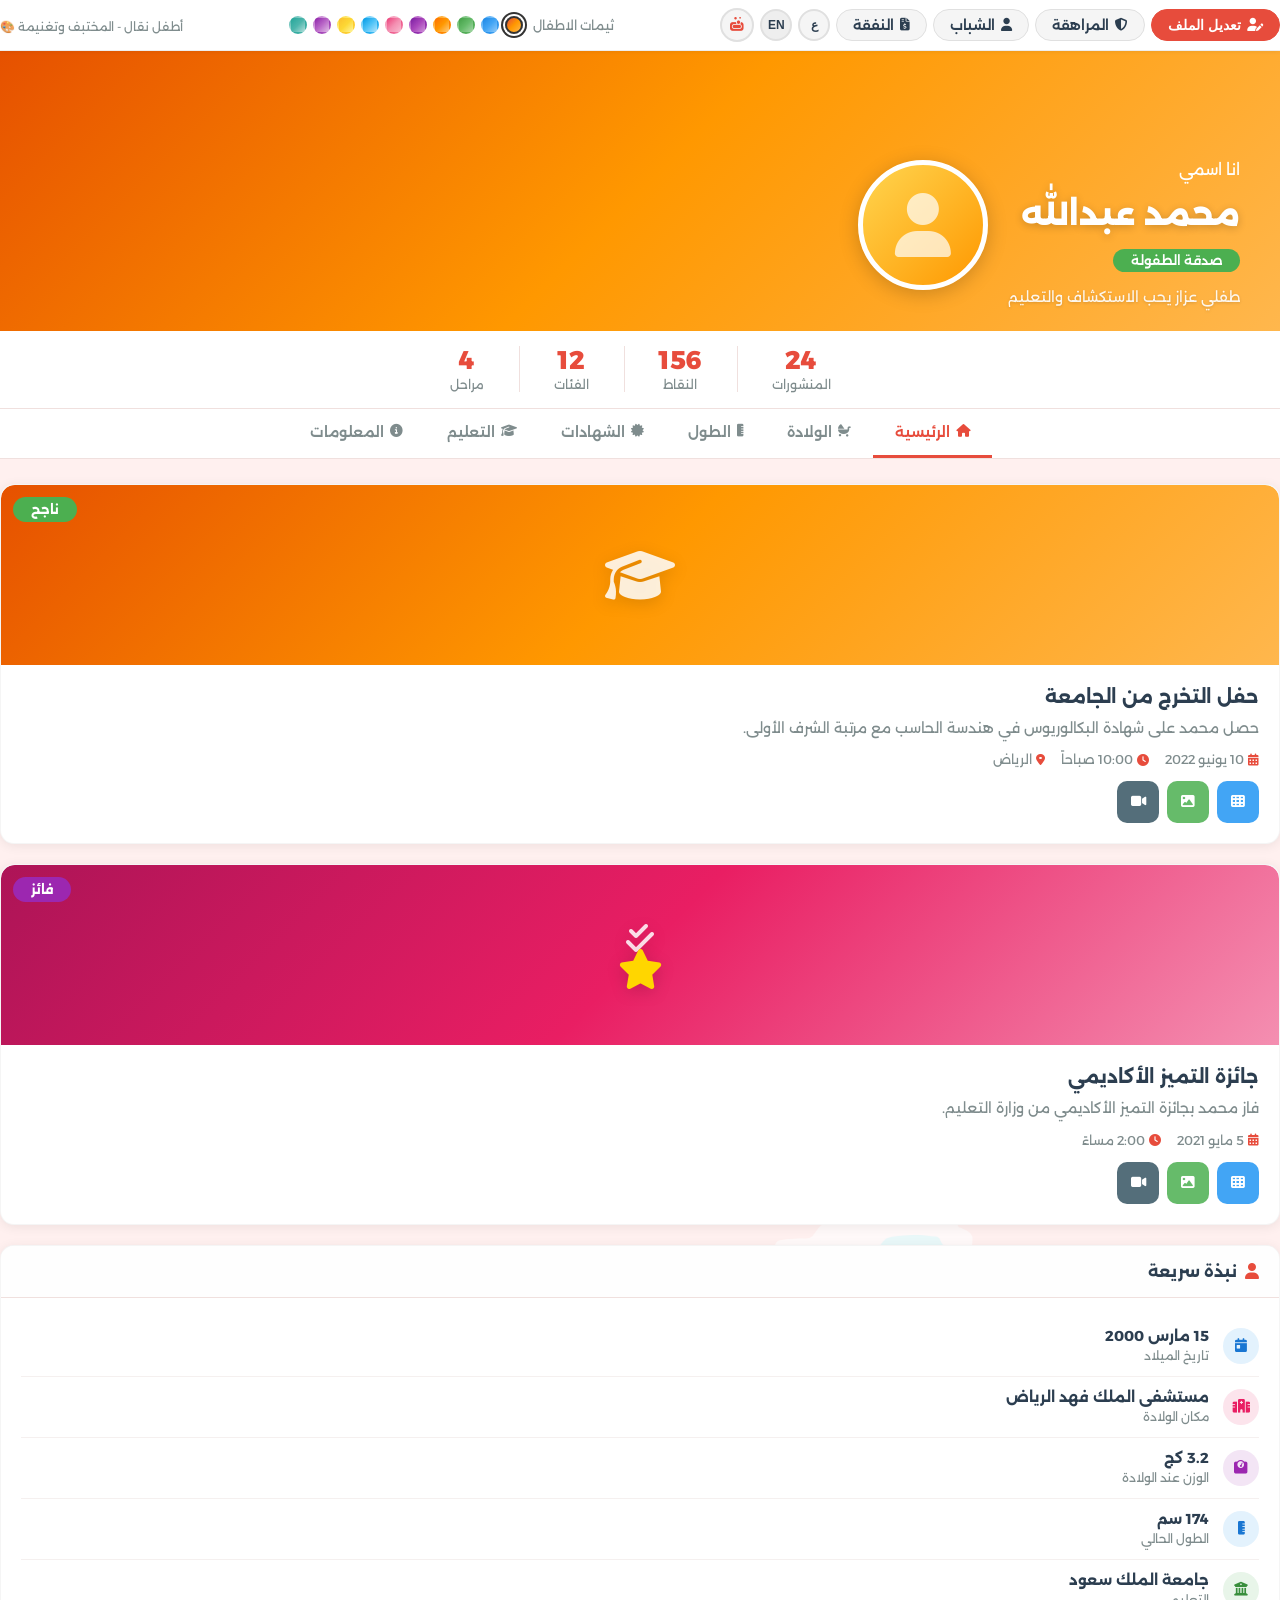
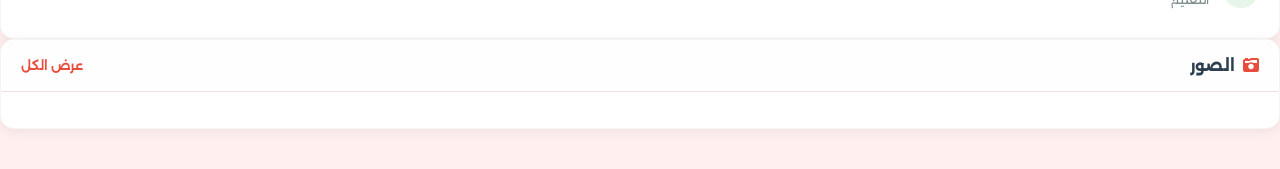
==== index.html @ d48b89ec "landing page finialze first stage" ====
﻿<!DOCTYPE html>
<html lang="ar" dir="rtl">
<head>
    <meta charset="UTF-8">
    <meta name="viewport" content="width=device-width, initial-scale=1.0">
    <title data-translate="pageTitle">صفحة الطفولة</title>
    <!-- Bootstrap 5 RTL -->
    <link href="https://cdn.jsdelivr.net/npm/bootstrap@5.3.2/dist/css/bootstrap.rtl.min.css" rel="stylesheet">
    <!-- Font Awesome 6 -->
    <link rel="stylesheet" href="https://cdnjs.cloudflare.com/ajax/libs/font-awesome/6.5.1/css/all.min.css">
    <!-- Google Fonts - Alexandria & Roboto -->
    <link rel="preconnect" href="https://fonts.googleapis.com">
    <link rel="preconnect" href="https://fonts.gstatic.com" crossorigin>
    <link href="https://fonts.googleapis.com/css2?family=Alexandria:wght@100..900&family=Roboto:wght@300;400;500;700;900&display=swap" rel="stylesheet">
    <!-- Custom CSS -->
    <link rel="stylesheet" href="css/style.css">
</head>
<body>

    <!-- ====== TOP NAVBAR ====== -->
    <nav class="top-navbar">
        <div class="container-fluid px-3">
            <div class="navbar-inner">
                <!-- Right Side: Main nav buttons -->
                <div class="nav-right">
                    <button id="editProfileBtn" class="nav-btn nav-btn-primary active" data-translate="navEditProfile">
                        <i class="fas fa-user-edit"></i> تعديل الملف
                    </button>
                    <a href="#" class="nav-btn" data-translate="navAttendance">
                        <i class="fas fa-shield-alt"></i> المراهقة
                    </a>
                    <a href="#" class="nav-btn" data-translate="navSeller">
                        <i class="fas fa-user"></i> الشباب
                    </a>
                    <a href="#" class="nav-btn" data-translate="navExpenses">
                        <i class="fas fa-file-invoice-dollar"></i> النفقة
                    </a>
                    <button class="lang-btn" id="langBtnAr" onclick="toggleLanguage()">ع</button>
                    <button class="lang-btn lang-btn-en" id="langBtnEn" onclick="toggleLanguage()">EN</button>
                    <button class="bubble-toggle-btn" id="bubbleToggle" onclick="toggleBubbles()" title="Toggle Bubbles">
                        <i class="fas fa-soap" id="bubbleIcon"></i>
                    </button>
                </div>

                <!-- Center: Theme Picker -->
                <div class="nav-center">
                    <span class="color-label" data-translate="colorLabel">ثيمات الاطفال</span>
                    <span class="color-dot active-dot" style="background:linear-gradient(135deg, #e74c3c 0%, #ff9800 50%, #ffb74d 100%);" data-theme="playfulRed" onclick="changeTheme(this)" title="Playful Red"></span>
                    <span class="color-dot" style="background:linear-gradient(135deg, #1e88e5 0%, #42a5f5 50%, #90caf9 100%);" data-theme="oceanBlue" onclick="changeTheme(this)" title="Ocean Blue"></span>
                    <span class="color-dot" style="background:linear-gradient(135deg, #43a047 0%, #66bb6a 50%, #a5d6a7 100%);" data-theme="forestGreen" onclick="changeTheme(this)" title="Forest Green"></span>
                    <span class="color-dot" style="background:linear-gradient(135deg, #ff6f00 0%, #ff9800 50%, #ffcc80 100%);" data-theme="sunsetOrange" onclick="changeTheme(this)" title="Sunset Orange"></span>
                    <span class="color-dot" style="background:linear-gradient(135deg, #7b1fa2 0%, #ab47bc 50%, #ce93d8 100%);" data-theme="purpleDreams" onclick="changeTheme(this)" title="Purple Dreams"></span>
                    <span class="color-dot" style="background:linear-gradient(135deg, #ec407a 0%, #f48fb1 50%, #f8bbd0 100%);" data-theme="candyPink" onclick="changeTheme(this)" title="Candy Pink"></span>
                    <span class="color-dot" style="background:linear-gradient(135deg, #039be5 0%, #4fc3f7 50%, #b3e5fc 100%);" data-theme="skyBlue" onclick="changeTheme(this)" title="Sky Blue"></span>
                    <span class="color-dot" style="background:linear-gradient(135deg, #fbc02d 0%, #fdd835 50%, #fff59d 100%);" data-theme="sunshineYellow" onclick="changeTheme(this)" title="Sunshine Yellow"></span>
                    <span class="color-dot" style="background:linear-gradient(135deg, #8e24aa 0%, #ba68c8 50%, #e1bee7 100%);" data-theme="berryPurple" onclick="changeTheme(this)" title="Berry Purple"></span>
                    <span class="color-dot" style="background:linear-gradient(135deg, #26a69a 0%, #4db6ac 50%, #b2dfdb 100%);" data-theme="mintFresh" onclick="changeTheme(this)" title="Mint Fresh"></span>
                </div>

                <!-- Left Side: Info label -->
                <div class="nav-left">
                    <span class="info-label" data-translate="navInfoLabel">أطفل نقال - المختبف وتغنيمة 🎨</span>
                </div>
            </div>
        </div>
    </nav>

    <!-- ====== COVER / PROFILE HEADER ====== -->
    <section class="profile-cover">
        <!-- Gradient Background -->
        <div class="cover-gradient">
            <!-- Rainbow arc decoration -->
        </div>



        <!-- Profile Info overlay at bottom-right of cover -->
        <div class="cover-profile-info">
            <div class="cover-profile-text">
                <p style="color: white;" >انا اسمي </p>
                <h1 class="cover-name" data-translate="profileName">محمد عبدالله</h1>
                <div class="cover-badges" id="coverBadges">
                    <span class="cover-badge" data-translate="badgeChildhood">صدقة الطفولة</span>
                </div>
                <p class="cover-bio" data-translate="profileBio">طفلي عزاز يحب الاستكشاف والتعليم</p>
            </div>
            <div class="cover-avatar">
                <div class="avatar-circle">
                    <i class="fas fa-user avatar-icon"></i>
                </div>
            </div>
        </div>
    </section>

    <!-- ====== STATS BAR ====== -->
    <section class="stats-bar">
        <div class="container">
            <div class="stats-row">
                <div class="stat-item">
                    <span class="stat-num">24</span>
                    <span class="stat-lbl" data-translate="statPosts">المنشورات</span>
                </div>
                <div class="stat-item">
                    <span class="stat-num">156</span>
                    <span class="stat-lbl" data-translate="statPoints">النقاط</span>
                </div>
                <div class="stat-item">
                    <span class="stat-num">12</span>
                    <span class="stat-lbl" data-translate="statCategories">الفئات</span>
                </div>
                <div class="stat-item">
                    <span class="stat-num">4</span>
                    <span class="stat-lbl" data-translate="statStages">مراحل</span>
                </div>
            </div>
        </div>
    </section>



    <!-- ====== TAB NAVIGATION ====== -->
    <section class="tab-navigation">
        <div class="container">
            <ul class="profile-tabs" id="profileTabs">
                <li><a href="#tab-home" class="tab-link active" data-translate="tabHome"><i class="fas fa-home"></i> الرئيسية<div class="tab-star tab-star-1"><svg xmlns="http://www.w3.org/2000/svg" viewBox="0 0 784.11 815.53"><path class="fil0" d="M392.05 0c-20.9,210.08 -184.06,378.41 -392.05,407.78 207.96,29.37 371.12,197.68 392.05,407.74 20.93,-210.06 184.09,-378.37 392.05,-407.74 -207.98,-29.38 -371.16,-197.69 -392.05,-407.78z"/></svg></div><div class="tab-star tab-star-2"><svg xmlns="http://www.w3.org/2000/svg" viewBox="0 0 784.11 815.53"><path class="fil0" d="M392.05 0c-20.9,210.08 -184.06,378.41 -392.05,407.78 207.96,29.37 371.12,197.68 392.05,407.74 20.93,-210.06 184.09,-378.37 392.05,-407.74 -207.98,-29.38 -371.16,-197.69 -392.05,-407.78z"/></svg></div><div class="tab-star tab-star-3"><svg xmlns="http://www.w3.org/2000/svg" viewBox="0 0 784.11 815.53"><path class="fil0" d="M392.05 0c-20.9,210.08 -184.06,378.41 -392.05,407.78 207.96,29.37 371.12,197.68 392.05,407.74 20.93,-210.06 184.09,-378.37 392.05,-407.74 -207.98,-29.38 -371.16,-197.69 -392.05,-407.78z"/></svg></div><div class="tab-star tab-star-4"><svg xmlns="http://www.w3.org/2000/svg" viewBox="0 0 784.11 815.53"><path class="fil0" d="M392.05 0c-20.9,210.08 -184.06,378.41 -392.05,407.78 207.96,29.37 371.12,197.68 392.05,407.74 20.93,-210.06 184.09,-378.37 392.05,-407.74 -207.98,-29.38 -371.16,-197.69 -392.05,-407.78z"/></svg></div><div class="tab-star tab-star-5"><svg xmlns="http://www.w3.org/2000/svg" viewBox="0 0 784.11 815.53"><path class="fil0" d="M392.05 0c-20.9,210.08 -184.06,378.41 -392.05,407.78 207.96,29.37 371.12,197.68 392.05,407.74 20.93,-210.06 184.09,-378.37 392.05,-407.74 -207.98,-29.38 -371.16,-197.69 -392.05,-407.78z"/></svg></div><div class="tab-star tab-star-6"><svg xmlns="http://www.w3.org/2000/svg" viewBox="0 0 784.11 815.53"><path class="fil0" d="M392.05 0c-20.9,210.08 -184.06,378.41 -392.05,407.78 207.96,29.37 371.12,197.68 392.05,407.74 20.93,-210.06 184.09,-378.37 392.05,-407.74 -207.98,-29.38 -371.16,-197.69 -392.05,-407.78z"/></svg></div></a></li>
                <li><a href="#tab-birth" class="tab-link" data-translate="tabBirth"><i class="fas fa-baby-carriage"></i> الولادة<div class="tab-star tab-star-1"><svg xmlns="http://www.w3.org/2000/svg" viewBox="0 0 784.11 815.53"><path class="fil0" d="M392.05 0c-20.9,210.08 -184.06,378.41 -392.05,407.78 207.96,29.37 371.12,197.68 392.05,407.74 20.93,-210.06 184.09,-378.37 392.05,-407.74 -207.98,-29.38 -371.16,-197.69 -392.05,-407.78z"/></svg></div><div class="tab-star tab-star-2"><svg xmlns="http://www.w3.org/2000/svg" viewBox="0 0 784.11 815.53"><path class="fil0" d="M392.05 0c-20.9,210.08 -184.06,378.41 -392.05,407.78 207.96,29.37 371.12,197.68 392.05,407.74 20.93,-210.06 184.09,-378.37 392.05,-407.74 -207.98,-29.38 -371.16,-197.69 -392.05,-407.78z"/></svg></div><div class="tab-star tab-star-3"><svg xmlns="http://www.w3.org/2000/svg" viewBox="0 0 784.11 815.53"><path class="fil0" d="M392.05 0c-20.9,210.08 -184.06,378.41 -392.05,407.78 207.96,29.37 371.12,197.68 392.05,407.74 20.93,-210.06 184.09,-378.37 392.05,-407.74 -207.98,-29.38 -371.16,-197.69 -392.05,-407.78z"/></svg></div><div class="tab-star tab-star-4"><svg xmlns="http://www.w3.org/2000/svg" viewBox="0 0 784.11 815.53"><path class="fil0" d="M392.05 0c-20.9,210.08 -184.06,378.41 -392.05,407.78 207.96,29.37 371.12,197.68 392.05,407.74 20.93,-210.06 184.09,-378.37 392.05,-407.74 -207.98,-29.38 -371.16,-197.69 -392.05,-407.78z"/></svg></div><div class="tab-star tab-star-5"><svg xmlns="http://www.w3.org/2000/svg" viewBox="0 0 784.11 815.53"><path class="fil0" d="M392.05 0c-20.9,210.08 -184.06,378.41 -392.05,407.78 207.96,29.37 371.12,197.68 392.05,407.74 20.93,-210.06 184.09,-378.37 392.05,-407.74 -207.98,-29.38 -371.16,-197.69 -392.05,-407.78z"/></svg></div><div class="tab-star tab-star-6"><svg xmlns="http://www.w3.org/2000/svg" viewBox="0 0 784.11 815.53"><path class="fil0" d="M392.05 0c-20.9,210.08 -184.06,378.41 -392.05,407.78 207.96,29.37 371.12,197.68 392.05,407.74 20.93,-210.06 184.09,-378.37 392.05,-407.74 -207.98,-29.38 -371.16,-197.69 -392.05,-407.78z"/></svg></div></a></li>
                <li><a href="#tab-height" class="tab-link" data-translate="tabHeight"><i class="fas fa-ruler-vertical"></i> الطول<div class="tab-star tab-star-1"><svg xmlns="http://www.w3.org/2000/svg" viewBox="0 0 784.11 815.53"><path class="fil0" d="M392.05 0c-20.9,210.08 -184.06,378.41 -392.05,407.78 207.96,29.37 371.12,197.68 392.05,407.74 20.93,-210.06 184.09,-378.37 392.05,-407.74 -207.98,-29.38 -371.16,-197.69 -392.05,-407.78z"/></svg></div><div class="tab-star tab-star-2"><svg xmlns="http://www.w3.org/2000/svg" viewBox="0 0 784.11 815.53"><path class="fil0" d="M392.05 0c-20.9,210.08 -184.06,378.41 -392.05,407.78 207.96,29.37 371.12,197.68 392.05,407.74 20.93,-210.06 184.09,-378.37 392.05,-407.74 -207.98,-29.38 -371.16,-197.69 -392.05,-407.78z"/></svg></div><div class="tab-star tab-star-3"><svg xmlns="http://www.w3.org/2000/svg" viewBox="0 0 784.11 815.53"><path class="fil0" d="M392.05 0c-20.9,210.08 -184.06,378.41 -392.05,407.78 207.96,29.37 371.12,197.68 392.05,407.74 20.93,-210.06 184.09,-378.37 392.05,-407.74 -207.98,-29.38 -371.16,-197.69 -392.05,-407.78z"/></svg></div><div class="tab-star tab-star-4"><svg xmlns="http://www.w3.org/2000/svg" viewBox="0 0 784.11 815.53"><path class="fil0" d="M392.05 0c-20.9,210.08 -184.06,378.41 -392.05,407.78 207.96,29.37 371.12,197.68 392.05,407.74 20.93,-210.06 184.09,-378.37 392.05,-407.74 -207.98,-29.38 -371.16,-197.69 -392.05,-407.78z"/></svg></div><div class="tab-star tab-star-5"><svg xmlns="http://www.w3.org/2000/svg" viewBox="0 0 784.11 815.53"><path class="fil0" d="M392.05 0c-20.9,210.08 -184.06,378.41 -392.05,407.78 207.96,29.37 371.12,197.68 392.05,407.74 20.93,-210.06 184.09,-378.37 392.05,-407.74 -207.98,-29.38 -371.16,-197.69 -392.05,-407.78z"/></svg></div><div class="tab-star tab-star-6"><svg xmlns="http://www.w3.org/2000/svg" viewBox="0 0 784.11 815.53"><path class="fil0" d="M392.05 0c-20.9,210.08 -184.06,378.41 -392.05,407.78 207.96,29.37 371.12,197.68 392.05,407.74 20.93,-210.06 184.09,-378.37 392.05,-407.74 -207.98,-29.38 -371.16,-197.69 -392.05,-407.78z"/></svg></div></a></li>
                <li><a href="#tab-certificates" class="tab-link" data-translate="tabCertificates"><i class="fas fa-certificate"></i> الشهادات<div class="tab-star tab-star-1"><svg xmlns="http://www.w3.org/2000/svg" viewBox="0 0 784.11 815.53"><path class="fil0" d="M392.05 0c-20.9,210.08 -184.06,378.41 -392.05,407.78 207.96,29.37 371.12,197.68 392.05,407.74 20.93,-210.06 184.09,-378.37 392.05,-407.74 -207.98,-29.38 -371.16,-197.69 -392.05,-407.78z"/></svg></div><div class="tab-star tab-star-2"><svg xmlns="http://www.w3.org/2000/svg" viewBox="0 0 784.11 815.53"><path class="fil0" d="M392.05 0c-20.9,210.08 -184.06,378.41 -392.05,407.78 207.96,29.37 371.12,197.68 392.05,407.74 20.93,-210.06 184.09,-378.37 392.05,-407.74 -207.98,-29.38 -371.16,-197.69 -392.05,-407.78z"/></svg></div><div class="tab-star tab-star-3"><svg xmlns="http://www.w3.org/2000/svg" viewBox="0 0 784.11 815.53"><path class="fil0" d="M392.05 0c-20.9,210.08 -184.06,378.41 -392.05,407.78 207.96,29.37 371.12,197.68 392.05,407.74 20.93,-210.06 184.09,-378.37 392.05,-407.74 -207.98,-29.38 -371.16,-197.69 -392.05,-407.78z"/></svg></div><div class="tab-star tab-star-4"><svg xmlns="http://www.w3.org/2000/svg" viewBox="0 0 784.11 815.53"><path class="fil0" d="M392.05 0c-20.9,210.08 -184.06,378.41 -392.05,407.78 207.96,29.37 371.12,197.68 392.05,407.74 20.93,-210.06 184.09,-378.37 392.05,-407.74 -207.98,-29.38 -371.16,-197.69 -392.05,-407.78z"/></svg></div><div class="tab-star tab-star-5"><svg xmlns="http://www.w3.org/2000/svg" viewBox="0 0 784.11 815.53"><path class="fil0" d="M392.05 0c-20.9,210.08 -184.06,378.41 -392.05,407.78 207.96,29.37 371.12,197.68 392.05,407.74 20.93,-210.06 184.09,-378.37 392.05,-407.74 -207.98,-29.38 -371.16,-197.69 -392.05,-407.78z"/></svg></div><div class="tab-star tab-star-6"><svg xmlns="http://www.w3.org/2000/svg" viewBox="0 0 784.11 815.53"><path class="fil0" d="M392.05 0c-20.9,210.08 -184.06,378.41 -392.05,407.78 207.96,29.37 371.12,197.68 392.05,407.74 20.93,-210.06 184.09,-378.37 392.05,-407.74 -207.98,-29.38 -371.16,-197.69 -392.05,-407.78z"/></svg></div></a></li>
                <li><a href="#tab-education" class="tab-link" data-translate="tabEducation"><i class="fas fa-graduation-cap"></i> التعليم<div class="tab-star tab-star-1"><svg xmlns="http://www.w3.org/2000/svg" viewBox="0 0 784.11 815.53"><path class="fil0" d="M392.05 0c-20.9,210.08 -184.06,378.41 -392.05,407.78 207.96,29.37 371.12,197.68 392.05,407.74 20.93,-210.06 184.09,-378.37 392.05,-407.74 -207.98,-29.38 -371.16,-197.69 -392.05,-407.78z"/></svg></div><div class="tab-star tab-star-2"><svg xmlns="http://www.w3.org/2000/svg" viewBox="0 0 784.11 815.53"><path class="fil0" d="M392.05 0c-20.9,210.08 -184.06,378.41 -392.05,407.78 207.96,29.37 371.12,197.68 392.05,407.74 20.93,-210.06 184.09,-378.37 392.05,-407.74 -207.98,-29.38 -371.16,-197.69 -392.05,-407.78z"/></svg></div><div class="tab-star tab-star-3"><svg xmlns="http://www.w3.org/2000/svg" viewBox="0 0 784.11 815.53"><path class="fil0" d="M392.05 0c-20.9,210.08 -184.06,378.41 -392.05,407.78 207.96,29.37 371.12,197.68 392.05,407.74 20.93,-210.06 184.09,-378.37 392.05,-407.74 -207.98,-29.38 -371.16,-197.69 -392.05,-407.78z"/></svg></div><div class="tab-star tab-star-4"><svg xmlns="http://www.w3.org/2000/svg" viewBox="0 0 784.11 815.53"><path class="fil0" d="M392.05 0c-20.9,210.08 -184.06,378.41 -392.05,407.78 207.96,29.37 371.12,197.68 392.05,407.74 20.93,-210.06 184.09,-378.37 392.05,-407.74 -207.98,-29.38 -371.16,-197.69 -392.05,-407.78z"/></svg></div><div class="tab-star tab-star-5"><svg xmlns="http://www.w3.org/2000/svg" viewBox="0 0 784.11 815.53"><path class="fil0" d="M392.05 0c-20.9,210.08 -184.06,378.41 -392.05,407.78 207.96,29.37 371.12,197.68 392.05,407.74 20.93,-210.06 184.09,-378.37 392.05,-407.74 -207.98,-29.38 -371.16,-197.69 -392.05,-407.78z"/></svg></div><div class="tab-star tab-star-6"><svg xmlns="http://www.w3.org/2000/svg" viewBox="0 0 784.11 815.53"><path class="fil0" d="M392.05 0c-20.9,210.08 -184.06,378.41 -392.05,407.78 207.96,29.37 371.12,197.68 392.05,407.74 20.93,-210.06 184.09,-378.37 392.05,-407.74 -207.98,-29.38 -371.16,-197.69 -392.05,-407.78z"/></svg></div></a></li>
                <li><a href="#tab-info" class="tab-link" data-translate="tabInfo"><i class="fas fa-info-circle"></i> المعلومات<div class="tab-star tab-star-1"><svg xmlns="http://www.w3.org/2000/svg" viewBox="0 0 784.11 815.53"><path class="fil0" d="M392.05 0c-20.9,210.08 -184.06,378.41 -392.05,407.78 207.96,29.37 371.12,197.68 392.05,407.74 20.93,-210.06 184.09,-378.37 392.05,-407.74 -207.98,-29.38 -371.16,-197.69 -392.05,-407.78z"/></svg></div><div class="tab-star tab-star-2"><svg xmlns="http://www.w3.org/2000/svg" viewBox="0 0 784.11 815.53"><path class="fil0" d="M392.05 0c-20.9,210.08 -184.06,378.41 -392.05,407.78 207.96,29.37 371.12,197.68 392.05,407.74 20.93,-210.06 184.09,-378.37 392.05,-407.74 -207.98,-29.38 -371.16,-197.69 -392.05,-407.78z"/></svg></div><div class="tab-star tab-star-3"><svg xmlns="http://www.w3.org/2000/svg" viewBox="0 0 784.11 815.53"><path class="fil0" d="M392.05 0c-20.9,210.08 -184.06,378.41 -392.05,407.78 207.96,29.37 371.12,197.68 392.05,407.74 20.93,-210.06 184.09,-378.37 392.05,-407.74 -207.98,-29.38 -371.16,-197.69 -392.05,-407.78z"/></svg></div><div class="tab-star tab-star-4"><svg xmlns="http://www.w3.org/2000/svg" viewBox="0 0 784.11 815.53"><path class="fil0" d="M392.05 0c-20.9,210.08 -184.06,378.41 -392.05,407.78 207.96,29.37 371.12,197.68 392.05,407.74 20.93,-210.06 184.09,-378.37 392.05,-407.74 -207.98,-29.38 -371.16,-197.69 -392.05,-407.78z"/></svg></div><div class="tab-star tab-star-5"><svg xmlns="http://www.w3.org/2000/svg" viewBox="0 0 784.11 815.53"><path class="fil0" d="M392.05 0c-20.9,210.08 -184.06,378.41 -392.05,407.78 207.96,29.37 371.12,197.68 392.05,407.74 20.93,-210.06 184.09,-378.37 392.05,-407.74 -207.98,-29.38 -371.16,-197.69 -392.05,-407.78z"/></svg></div><div class="tab-star tab-star-6"><svg xmlns="http://www.w3.org/2000/svg" viewBox="0 0 784.11 815.53"><path class="fil0" d="M392.05 0c-20.9,210.08 -184.06,378.41 -392.05,407.78 207.96,29.37 371.12,197.68 392.05,407.74 20.93,-210.06 184.09,-378.37 392.05,-407.74 -207.98,-29.38 -371.16,-197.69 -392.05,-407.78z"/></svg></div></a></li>
            </ul>
        </div>
    </section>

    <!-- ====== MAIN CONTENT ====== -->
    <section class="main-content">
        <div class="container">
            <div class="row g-4">

                <!-- ===== LEFT COLUMN (Posts) ===== -->
                <div class="col-lg-7">
                    <!-- Tab Panels -->
                    <div class="tab-panels">

                        <!-- Home Tab (active) -->
                        <div class="tab-panel active" id="tab-home">

                            <!-- Post Card 1: Graduation -->
                            <div class="post-card scroll-reveal">
                                <div class="post-gradient" style="background: linear-gradient(135deg, #e65100 0%, #ff9800 50%, #ffb74d 100%);">
                                    <span class="post-badge post-badge-green" data-translate="badgeSuccess">ناجح</span>
                                    <div class="post-icon-area">
                                        <i class="fas fa-graduation-cap post-main-icon"></i>
                                    </div>
                                </div>
                                <div class="post-body">
                                    <h4 class="post-title" data-translate="post1Title">حفل التخرج من الجامعة</h4>
                                    <p class="post-desc" data-translate="post1Desc">حصل محمد على شهادة البكالوريوس في هندسة الحاسب مع مرتبة الشرف الأولى.</p>
                                    <div class="post-meta">
                                        <span><i class="fas fa-calendar-alt"></i> <span data-translate="post1Date">10 يونيو 2022</span></span>
                                        <span><i class="fas fa-clock"></i> <span data-translate="post1Time">10:00 صباحاً</span></span>
                                        <span><i class="fas fa-map-marker-alt"></i> <span data-translate="post1Location">الرياض</span></span>
                                    </div>
                                    <div class="post-media-btns">
                                        <button class="media-btn media-btn-blue"><i class="fas fa-th"></i></button>
                                        <button class="media-btn media-btn-green"><i class="fas fa-image"></i></button>
                                        <button class="media-btn media-btn-dark"><i class="fas fa-video"></i></button>
                                    </div>
                                </div>
                            </div>

                            <!-- Post Card 2: Award -->
                            <div class="post-card scroll-reveal">
                                <div class="post-gradient" style="background: linear-gradient(135deg, #ad1457 0%, #e91e63 50%, #f48fb1 100%);">
                                    <span class="post-badge post-badge-purple" data-translate="badgeWinner">فائز</span>
                                    <div class="post-icon-area">
                                        <i class="fas fa-check-double post-main-icon" style="font-size:2rem;"></i>
                                        <i class="fas fa-star post-main-icon" style="color:#ffd600; font-size:2.5rem; margin-top:-10px;"></i>
                                    </div>
                                </div>
                                <div class="post-body">
                                    <h4 class="post-title" data-translate="post2Title">جائزة التميز الأكاديمي</h4>
                                    <p class="post-desc" data-translate="post2Desc">فاز محمد بجائزة التميز الأكاديمي من وزارة التعليم.</p>
                                    <div class="post-meta">
                                        <span><i class="fas fa-calendar-alt"></i> <span data-translate="post2Date">5 مايو 2021</span></span>
                                        <span><i class="fas fa-clock"></i> <span data-translate="post2Time">2:00 مساءً</span></span>
                                    </div>
                                    <div class="post-media-btns">
                                        <button class="media-btn media-btn-blue"><i class="fas fa-th"></i></button>
                                        <button class="media-btn media-btn-green"><i class="fas fa-image"></i></button>
                                        <button class="media-btn media-btn-dark"><i class="fas fa-video"></i></button>
                                    </div>
                                </div>
                            </div>

                        </div><!-- /tab-home -->

                        <!-- Birth Tab -->
                        <div class="tab-panel" id="tab-birth">
                            <div class="birth-section">
                                <!-- Add Birth Data Button -->
                                <div class="birth-header">
                                    <h3 class="birth-section-title"><i class="fas fa-baby"></i> <span data-translate="birthTitle">بيانات الولادة</span></h3>
                                </div>

                                <!-- Main Birth Thumbnail -->


                                <!-- Footprint Section -->
                                <div class="birth-card birth-footprint-card scroll-reveal">
                                    <div class="birth-card-header">
                                        <i class="fas fa-shoe-prints"></i>
                                        <span data-translate="footprintTitle">بصمة القدم</span>
                                    </div>
                                    <div class="footprint-container" id="footprintContainer">
                                        <img src="https://images.unsplash.com/photo-1560328055-e938bb2ed50a?w=500&h=280&fit=crop" alt="بصمة القدم" style="width:100%;height:220px;object-fit:cover;border-radius:10px;display:block;">
                                    </div>
                                </div>

                                <!-- Birth Info Card -->
                                <div class="birth-card birth-info-card scroll-reveal">
                                    <div class="birth-card-header">
                                        <i class="fas fa-info-circle"></i>
                                        <span data-translate="birthInfoTitle">معلومات الولادة</span>
                                    </div>
                                    <div class="birth-info-grid" id="birthInfoGrid">
                                        <div class="birth-info-item">
                                            <div class="birth-info-icon"><i class="fas fa-baby"></i></div>
                                            <div class="birth-info-detail">
                                                <span class="birth-info-label" data-translate="birthName">اسم المولود</span>
                                                <span class="birth-info-value" id="birthNameVal">محمد عبدالله العمري</span>
                                            </div>
                                        </div>
                                        <div class="birth-info-item">
                                            <div class="birth-info-icon birth-icon-pink"><i class="fas fa-calendar-day"></i></div>
                                            <div class="birth-info-detail">
                                                <span class="birth-info-label" data-translate="birthDateLabel">تاريخ الولادة</span>
                                                <span class="birth-info-value" id="birthDateVal">15 مارس 2019 (عشرون سنة)</span>
                                            </div>
                                        </div>
                                        <div class="birth-info-item">
                                            <div class="birth-info-icon birth-icon-purple"><i class="fas fa-clock"></i></div>
                                            <div class="birth-info-detail">
                                                <span class="birth-info-label" data-translate="birthTimeLabel">وقت الولادة</span>
                                                <span class="birth-info-value" id="birthTimeVal">3:45 صباحاً</span>
                                            </div>
                                        </div>
                                        <div class="birth-info-item">
                                            <div class="birth-info-icon birth-icon-blue"><i class="fas fa-ruler-vertical"></i></div>
                                            <div class="birth-info-detail">
                                                <span class="birth-info-label" data-translate="birthHeightLabel">الطول عند الولادة</span>
                                                <span class="birth-info-value" id="birthHeightVal">50 سم</span>
                                            </div>
                                        </div>
                                        <div class="birth-info-item">
                                            <div class="birth-info-icon birth-icon-green"><i class="fas fa-weight"></i></div>
                                            <div class="birth-info-detail">
                                                <span class="birth-info-label" data-translate="birthWeightLabel">الوزن عند الولادة</span>
                                                <span class="birth-info-value" id="birthWeightVal">3.2 كج</span>
                                            </div>
                                        </div>
                                        <div class="birth-info-item">
                                            <div class="birth-info-icon birth-icon-orange"><i class="fas fa-hospital"></i></div>
                                            <div class="birth-info-detail">
                                                <span class="birth-info-label" data-translate="birthPlaceLabel">مكان الولادة</span>
                                                <span class="birth-info-value" id="birthPlaceVal">مستشفى الملك فهد، الرياض</span>
                                            </div>
                                        </div>
                                        <div class="birth-info-item">
                                            <div class="birth-info-icon birth-icon-pink"><i class="fas fa-tint"></i></div>
                                            <div class="birth-info-detail">
                                                <span class="birth-info-label">فصيلة الدم</span>
                                                <span class="birth-info-value">O+</span>
                                            </div>
                                        </div>
                                        <div class="birth-info-item">
                                            <div class="birth-info-icon birth-icon-blue"><i class="fas fa-male"></i></div>
                                            <div class="birth-info-detail">
                                                <span class="birth-info-label">اسم الأب</span>
                                                <span class="birth-info-value">عبدالله محمد العمري</span>
                                            </div>
                                        </div>
                                        <div class="birth-info-item">
                                            <div class="birth-info-icon birth-icon-purple"><i class="fas fa-female"></i></div>
                                            <div class="birth-info-detail">
                                                <span class="birth-info-label">اسم الأم</span>
                                                <span class="birth-info-value">فاطمة أحمد الزهراني</span>
                                            </div>
                                        </div>
                                        <div class="birth-info-item">
                                            <div class="birth-info-icon birth-icon-green"><i class="fas fa-user-md"></i></div>
                                            <div class="birth-info-detail">
                                                <span class="birth-info-label">الطبيب</span>
                                                <span class="birth-info-value">د. خالد محمد العمر</span>
                                            </div>
                                        </div>
                                    </div>
                                </div>

                                <!-- Birth Photos -->
                                <div class="birth-card birth-photos-card scroll-reveal">
                                    <div class="birth-card-header">
                                        <i class="fas fa-camera"></i>
                                        <span data-translate="birthPhotosTitle">صور الولادة</span>
                                    </div>
                                    <div class="birth-photos-grid" id="birthPhotosGrid" style="display:grid;grid-template-columns:repeat(3,1fr);gap:10px;">
                                        <div style="border-radius:10px;overflow:hidden;height:200px;grid-column:1/-1;"><img src="https://images.unsplash.com/photo-1519689680058-324335c77eba?w=800&h=360&fit=crop" alt="صورة المولود" style="width:100%;height:100%;object-fit:cover;"></div>
                                        <div style="border-radius:10px;overflow:hidden;aspect-ratio:1;"><img src="https://images.unsplash.com/photo-1503676260728-1c00da094a0b?w=300&h=300&fit=crop" alt="" style="width:100%;height:100%;object-fit:cover;"></div>
                                        <div style="border-radius:10px;overflow:hidden;aspect-ratio:1;"><img src="https://images.unsplash.com/photo-1515488764276-beab7607c1e6?w=300&h=300&fit=crop" alt="" style="width:100%;height:100%;object-fit:cover;"></div>
                                        <div style="border-radius:10px;overflow:hidden;aspect-ratio:1;"><img src="https://images.unsplash.com/photo-1503454537195-1dcabb73ffb9?w=300&h=300&fit=crop" alt="" style="width:100%;height:100%;object-fit:cover;"></div>
                                        <div style="border-radius:10px;overflow:hidden;aspect-ratio:1;"><img src="https://images.unsplash.com/photo-1476703993599-0035a21b17a9?w=300&h=300&fit=crop" alt="" style="width:100%;height:100%;object-fit:cover;"></div>
                                        <div style="border-radius:10px;overflow:hidden;aspect-ratio:1;"><img src="https://images.unsplash.com/photo-1555252333-9f8e92e65df9?w=300&h=300&fit=crop" alt="" style="width:100%;height:100%;object-fit:cover;"></div>
                                        <div style="border-radius:10px;overflow:hidden;aspect-ratio:1;"><img src="https://images.unsplash.com/photo-1560781590-9e4d15d12a99?w=300&h=300&fit=crop" alt="" style="width:100%;height:100%;object-fit:cover;"></div>
                                    </div>
                                </div>
                            </div>
                        </div>
                        <!-- Height Tab -->
                        <div class="tab-panel" id="tab-height">
                            <div class="height-section" data-image-group="height">
                                <!-- Header with cartoon ruler -->
                                <div class="height-header">
                                    <div class="height-header-info">
                                        <div class="height-header-icon">
                                            <img src="https://cdn-icons-png.flaticon.com/128/3468/3468377.png" alt="ruler" class="cartoon-icon">
                                        </div>
                                        <div>
                                            <h3 class="height-section-title" data-translate="heightTitle">سجل القياسات</h3>
                                            <p class="height-section-sub" data-translate="heightSubtitle">تتبع نمو طفلك بمرور الوقت</p>
                                        </div>
                                    </div>
                                </div>

                                <!-- Summary Cards Row -->
                                <div class="height-summary scroll-reveal">
                                    <div class="summary-card summary-card-pink">
                                        <img src="https://cdn-icons-png.flaticon.com/128/3468/3468292.png" alt="" class="summary-cartoon">
                                        <div class="summary-info">
                                            <span class="summary-label" data-translate="latestHeight">آخر طول</span>
                                            <span class="summary-value" id="latestHeightVal">110 سم</span>
                                        </div>
                                    </div>
                                    <div class="summary-card summary-card-blue">
                                        <img src="https://cdn-icons-png.flaticon.com/128/3468/3468081.png" alt="" class="summary-cartoon">
                                        <div class="summary-info">
                                            <span class="summary-label" data-translate="latestWidth">آخر وزن</span>
                                            <span class="summary-value" id="latestWeightVal">19 كج</span>
                                        </div>
                                    </div>
                                    <div class="summary-card summary-card-green">
                                        <img src="https://cdn-icons-png.flaticon.com/128/2965/2965567.png" alt="" class="summary-cartoon">
                                        <div class="summary-info">
                                            <span class="summary-label" data-translate="totalMeasurements">عدد القياسات</span>
                                            <span class="summary-value" id="totalMeasurementsVal">3</span>
                                        </div>
                                        
                                    </div>
                                </div>

                                <!-- Timeline of Measurements -->
                                <div class="measurements-timeline" id="measurementsTimeline">

                                    <!-- Measurement 1 -->
                                    <div class="measurement-item scroll-reveal">
                                        <div class="measurement-card">
                                            <div class="measurement-day">
                                                <span class="day-name">الثلاثاء</span>
                                                <span class="day-date"><i class="fas fa-calendar-alt" style="margin-left:4px;font-size:0.7rem"></i> 15 مارس 2020</span>
                                                <span class="day-time"><i class="fas fa-clock" style="margin-left:4px;font-size:0.7rem"></i> 10:30 صباحاً</span>
                                                <div class="measurement-note" style="font-size:0.7rem;color:#888;margin-top:4px">
                                                    <i class="fas fa-edit" style="margin-left:4px;color:#aaa"></i> تم التسجيل: الثلاثاء 15 مارس 2020 – 11:00 صباحاً
                                                </div>
                                            </div>
                                            <div class="measurement-body">
                                                <img src="https://cdn-icons-png.flaticon.com/128/3468/3468292.png" alt="cartoon" class="measurement-cartoon">
                                                <div class="measurement-values">
                                                    <div class="measure-stat">
                                                        <div class="measure-stat-icon icon-height"><i class="fa-solid fa-arrow-up"></i></div>
                                                        <span class="measure-stat-val">86</span>
                                                        <span class="measure-stat-unit">سم</span>
                                                    </div>
                                                    <div class="measure-stat">
                                                        <div class="measure-stat-icon icon-width"><i class="fa-solid fa-dumbbell"></i></div>
                                                        <span class="measure-stat-val">12</span>
                                                        <span class="measure-stat-unit">كج</span>
                                                    </div>
                                                </div>
                                                <div class="measurement-image-wrap" style="cursor:pointer;">
                                                    <img src="https://images.unsplash.com/photo-1503454537195-1dcabb73ffb9?w=400&h=250&fit=crop" alt="measurement" class="measurement-photo" style="width:100%;border-radius:10px;margin-top:10px;transition:transform 0.2s;">
                                                </div>
                                            </div>
                                        </div>
                                    </div>

                                    <!-- Measurement 2 -->
                                    <div class="measurement-item scroll-reveal-left">
                                        <div class="measurement-card">
                                            <div class="measurement-day">
                                                <span class="day-name">الخميس</span>
                                                <span class="day-date"><i class="fas fa-calendar-alt" style="margin-left:4px;font-size:0.7rem"></i> 20 مارس 2022</span>
                                                <span class="day-time"><i class="fas fa-clock" style="margin-left:4px;font-size:0.7rem"></i> 9:00 صباحاً</span>
                                                <div class="measurement-note" style="font-size:0.7rem;color:#888;margin-top:4px">
                                                    <i class="fas fa-edit" style="margin-left:4px;color:#aaa"></i> تم التسجيل: الخميس 20 مارس 2022 – 9:15 صباحاً
                                                </div>
                                            </div>
                                            <div class="measurement-body">
                                                <img src="https://cdn-icons-png.flaticon.com/128/3468/3468081.png" alt="cartoon" class="measurement-cartoon">
                                                <div class="measurement-values">
                                                    <div class="measure-stat">
                                                        <div class="measure-stat-icon icon-height"><i class="fas fa-ruler-vertical"></i></div>
                                                        <span class="measure-stat-val">98</span>
                                                        <span class="measure-stat-unit">سم</span>
                                                    </div>
                                                    <div class="measure-stat">
                                                        <div class="measure-stat-icon icon-width"><i class="fas fa-weight"></i></div>
                                                        <span class="measure-stat-val">15.5</span>
                                                        <span class="measure-stat-unit">كج</span>
                                                    </div>
                                                </div>
                                                <div class="measurement-image-wrap" style="cursor:pointer;">
                                                    <img src="https://images.unsplash.com/photo-1515488764276-beab7607c1e6?w=400&h=250&fit=crop" alt="measurement" class="measurement-photo" style="width:100%;border-radius:10px;margin-top:10px;transition:transform 0.2s;">
                                                </div>
                                            </div>
                                        </div>
                                    </div>

                                    <!-- Measurement 3 -->
                                    <div class="measurement-item scroll-reveal-right">
                                        <div class="measurement-card">
                                            <div class="measurement-day">
                                                <span class="day-name">الجمعة</span>
                                                <span class="day-date"><i class="fas fa-calendar-alt" style="margin-left:4px;font-size:0.7rem"></i> 5 مارس 2026</span>
                                                <span class="day-time"><i class="fas fa-clock" style="margin-left:4px;font-size:0.7rem"></i> 4:00 مساءً</span>
                                                <div class="measurement-note" style="font-size:0.7rem;color:#888;margin-top:4px">
                                                    <i class="fas fa-edit" style="margin-left:4px;color:#aaa"></i> تم التسجيل: الجمعة 5 مارس 2026 – 4:20 مساءً
                                                </div>
                                            </div>
                                            <div class="measurement-body">
                                                <img src="https://cdn-icons-png.flaticon.com/128/3468/3468377.png" alt="cartoon" class="measurement-cartoon">
                                                <div class="measurement-values">
                                                    <div class="measure-stat">
                                                        <div class="measure-stat-icon icon-height"><i class="fas fa-ruler-vertical"></i></div>
                                                        <span class="measure-stat-val">110</span>
                                                        <span class="measure-stat-unit">سم</span>
                                                    </div>
                                                    <div class="measure-stat">
                                                        <div class="measure-stat-icon icon-width"><i class="fas fa-weight"></i></div>
                                                        <span class="measure-stat-val">19</span>
                                                        <span class="measure-stat-unit">كج</span>
                                                    </div>
                                                </div>
                                                <div class="measurement-image-wrap" style="cursor:pointer;">
                                                    <img src="https://images.unsplash.com/photo-1476703993599-0035a21b17a9?w=400&h=250&fit=crop" alt="measurement" class="measurement-photo" style="width:100%;border-radius:10px;margin-top:10px;transition:transform 0.2s;">
                                                </div>
                                            </div>
                                        </div>
                                    </div>

                                </div>
                            </div>
                        </div>
                        <!-- Certificates Tab -->
                        <div class="tab-panel" id="tab-certificates">
                            <div class="certificates-section">
                                <!-- Header -->
                                <div class="certs-header">
                                    <div class="certs-header-info">
                                        <div class="certs-header-icon">
                                            <img src="https://cdn-icons-png.flaticon.com/128/3468/3468294.png" alt="certificate" class="cartoon-icon">
                                        </div>
                                        <div>
                                            <h3 class="certs-section-title" data-translate="certsTitle">الشهادات والإنجازات</h3>
                                            <p  class="mt-3 certs-section-sub" data-translate="certsSubtitle">وثّق إنجازات وشهادات طفلك</p>
                                        </div>
                                    </div>
                                </div>

                                <!-- Certificates Grid -->
                                <div class="certificates-grid" id="certificatesGrid">

                                    <!-- Certificate 2: تخرج -->
                                    <div class="cert-card-wrap scroll-reveal"
                                         data-cert-title="شهادة التخرج من الروضة"
                                         data-cert-place="روضة الأزهار - الرياض"
                                         data-cert-details="تخرج محمد من مرحلة رياض الأطفال بتفوق وامتياز. أقيم حفل تخرج مميز تضمن عروضاً مسرحية وأناشيد جميلة بحضور جميع أولياء الأمور. لحظات فخر لا تُنسى."
                                         data-cert-day="الخميس"
                                         data-cert-date="20 يونيو 2024"
                                         data-cert-time="6:00 مساءً"
                                         data-cert-badge="تخرج"
                                         data-cert-photos='["https://images.unsplash.com/photo-1627556704290-2b1f5853ff78?w=800&h=500&fit=crop","https://images.unsplash.com/photo-1544776193-352d25ca82cd?w=800&h=500&fit=crop","https://images.unsplash.com/photo-1577896851231-70ef18881754?w=800&h=500&fit=crop"]'
                                         data-cert-video="https://www.w3schools.com/html/mov_bbb.mp4">
                                        <div class="cert-card">
                                            <div class="cert-thumbnail">
                                                <img src="https://images.unsplash.com/photo-1627556704290-2b1f5853ff78?w=600&h=300&fit=crop" alt="شهادة التخرج" class="cert-main-img">
                                                <span class="cert-badge cert-badge-grad"><i class="fas fa-graduation-cap"></i> تخرج</span>
                                            </div>
                                            <div class="cert-card-body">
                                                <h4 class="cert-title"><i class="fas fa-graduation-cap" style="color:#7c4dff;margin-left:6px"></i> شهادة التخرج من الروضة</h4>
                                                <p class="cert-place"><i class="fas fa-map-marker-alt"></i> روضة الأزهار - الرياض</p>
                                                <div class="cert-date-info">
                                                    <span class="cert-day-name">الخميس</span>
                                                    <span class="cert-date"><i class="fas fa-calendar-alt"></i> 20 يونيو 2024</span>
                                                    <span class="cert-time"><i class="fas fa-clock"></i> 6:00 مساءً</span>
                                                </div>
                                                <div class="post-media-btns">
                                                    <button class="media-btn media-btn-blue cert-btn-details" title="التفاصيل"><i class="fas fa-th"></i></button>
                                                    <button class="media-btn media-btn-green cert-btn-photos" title="الصور"><i class="fas fa-image"></i></button>
                                                    <button class="media-btn media-btn-dark cert-btn-video" title="فيديو"><i class="fas fa-video"></i></button>
                                                </div>
                                            </div>
                                        </div>
                                    </div>

                                    <!-- Certificate 3: تكريم -->
                                    <div class="cert-card-wrap scroll-reveal"
                                         data-cert-title="شهادة حفظ القرآن"
                                         data-cert-place="حلقات مسجد الراجحي - الرياض"
                                         data-cert-details="أتمّ محمد حفظ 10 أجزاء من القرآن الكريم بتقدير ممتاز. تم تكريمه من إمام المسجد بحضور والديه. إنجاز عظيم يستحق التوثيق والاحتفاء."
                                         data-cert-day="الجمعة"
                                         data-cert-date="5 رمضان 1446"
                                         data-cert-time="بعد صلاة الجمعة"
                                         data-cert-badge="تكريم"
                                         data-cert-photos='["https://images.unsplash.com/photo-1609599006353-e629aaabfeae?w=800&h=500&fit=crop","https://images.unsplash.com/photo-1585036156171-384164a8c6c4?w=800&h=500&fit=crop"]'
                                         data-cert-video="">
                                        <div class="cert-card">
                                            <div class="cert-thumbnail">
                                                <img src="https://images.unsplash.com/photo-1609599006353-e629aaabfeae?w=800&h=500&fit=crop" alt="شهادة حفظ القرآن" class="cert-main-img">
                                                <span class="cert-badge cert-badge-honor"><i class="fas fa-medal"></i> تكريم</span>
                                            </div>
                                            <div class="cert-card-body">
                                                <h4 class="cert-title"><i class="fas fa-quran" style="color:#00897b;margin-left:6px"></i> شهادة حفظ القرآن</h4>
                                                <p class="cert-place"><i class="fas fa-map-marker-alt"></i> حلقات مسجد الراجحي - الرياض</p>
                                                <div class="cert-date-info">
                                                    <span class="cert-day-name">الجمعة</span>
                                                    <span class="cert-date"><i class="fas fa-calendar-alt"></i> 5 رمضان 1446</span>
                                                    <span class="cert-time"><i class="fas fa-clock"></i> بعد صلاة الجمعة</span>
                                                </div>
                                                <div class="post-media-btns">
                                                    <button class="media-btn media-btn-blue cert-btn-details" title="التفاصيل"><i class="fas fa-th"></i></button>
                                                    <button class="media-btn media-btn-green cert-btn-photos" title="الصور"><i class="fas fa-image"></i></button>
                                                </div>
                                            </div>
                                        </div>
                                    </div>

                                </div>
                            </div>
                        </div>
                        <!-- Education Tab -->
                        <div class="tab-panel" id="tab-education">
                            <div class="education-section">
                                <!-- Header -->
                                <div class="edu-header">
                                    <div class="edu-header-info">
                                        <div class="edu-header-icon">
                                            <img src="https://cdn-icons-png.flaticon.com/128/3468/3468254.png" alt="education" class="cartoon-icon">
                                        </div>
                                        <div>
                                            <h3 class="edu-section-title">المراحل التعليمية</h3>
                                            <p class="edu-section-sub mt-1">بطاقة كل سنة دراسية</p>
                                        </div>
                                    </div>
                                </div>

                                <!-- Stage Tabs -->
                                <div class="edu-stage-tabs">
                                    <button class="edu-stage-tab active" data-stage="early"><i class="fas fa-baby"></i> الطفولة المبكرة</button>
                                    <button class="edu-stage-tab" data-stage="primary"><i class="fas fa-school"></i> الابتدائية</button>
                                </div>

                                <!-- ===== Stage: الطفولة المبكرة ===== -->
                                <div class="edu-stage-panel active" id="eduStageEarly">
                                    <!-- Stage Header Card -->
                                    <div class="edu-stage-header-card">
                                        <img src="https://cdn-icons-png.flaticon.com/128/2913/2913133.png" alt="" class="edu-stage-icon">
                                        <div>
                                            <h4 class="edu-stage-name">الطفولة المبكرة</h4>
                                            <p class="edu-stage-school">الروضة الدولية بالرياض</p>
                                            <span class="edu-stage-years"><i class="fas fa-calendar"></i> 2023 - 2025</span>
                                        </div>
                                    </div>

                                    <!-- Year 1: روضة - السنة الأولى -->
                                    <div class="edu-year-card scroll-reveal"
                                         data-edu-title="روضة - السنة الأولى"
                                         data-edu-school="الروضة الدولية بالرياض"
                                         data-edu-date="2023 - 2024"
                                         data-edu-grade="ممتاز"
                                         data-edu-age="4 سنوات"
                                         data-edu-height="103 سم"
                                         data-edu-weight="17.8 كج"
                                         data-edu-photos='["https://images.unsplash.com/photo-1503676260728-1c00da094a0b?w=800&h=500&fit=crop","https://images.unsplash.com/photo-1544776193-352d25ca82cd?w=800&h=500&fit=crop","https://images.unsplash.com/photo-1577896851231-70ef18881754?w=800&h=500&fit=crop"]'
                                         data-edu-video="">
                                        <div class="edu-year-header" onclick="this.closest('.edu-year-card').classList.toggle('expanded')">
                                            <div class="edu-year-right">
                                                <span class="edu-timeline-dot"></span>
                                                <div>
                                                    <h5 class="edu-year-title">روضة – السنة الأولى</h5>
                                                    <span class="edu-year-meta"><i class="fas fa-child"></i> 4 سنوات &nbsp; <i class="fas fa-calendar"></i> 2023 - 2024</span>
                                                </div>
                                            </div>
                                            <div class="edu-year-left">
                                                <span class="edu-grade-badge grade-excellent">ممتاز<small>التقدير</small></span>
                                                <i class="fas fa-chevron-down edu-expand-icon"></i>
                                            </div>
                                        </div>
                                        <div class="edu-year-body">
                                            <div class="edu-year-stats">
                                                <span class="edu-stat"><i class="fas fa-ruler-vertical"></i> الطول: <strong>103 سم</strong></span>
                                                <span class="edu-stat"><i class="fas fa-weight"></i> الوزن: <strong>17.8 كج</strong></span>
                                            </div>
                                            <!-- Events inside this year -->
                                            <div class="edu-year-events">
                                                <div class="edu-event-item" data-event-type="تكريم"
                                                     data-event-title="طفل الشهر"
                                                     data-event-details="اختاره المعلمون لأسلوبه الرائع في التعامل مع زملائه وحرصه على المشاركة في الأنشطة الصفية."
                                                     data-event-date="28/12/2023"
                                                     data-event-photos='["https://images.unsplash.com/photo-1503676260728-1c00da094a0b?w=800&h=500&fit=crop","https://images.unsplash.com/photo-1571019613454-1cb2f99b2d8b?w=800&h=500&fit=crop"]'>
                                                    <span class="edu-event-dot" style="background:#ff9800;"></span>
                                                    <div class="edu-event-content">
                                                        <div class="edu-event-top">
                                                            <strong>طفل الشهر</strong>
                                                            <span class="edu-event-badge-mini" style="background:#fff3e0;color:#e65100;">تكريم</span>
                                                        </div>
                                                        <p>اختاره المعلمون لأسلوبه الرائع</p>
                                                        <span class="edu-event-date-small"><i class="fas fa-calendar-alt"></i> 28/12/2023</span>
                                                    </div>
                                                    <div class="post-media-btns">
                                                        <button class="media-btn media-btn-blue edu-btn-details" title="التفاصيل"><i class="fas fa-th"></i></button>
                                                        <button class="media-btn media-btn-green edu-btn-photos" title="الصور"><i class="fas fa-image"></i></button>
                                                    </div>
                                                </div>

                                                <div class="edu-event-item" data-event-type="حفلة"
                                                     data-event-title="حفل عيد الميلاد الرابع"
                                                     data-event-details="احتفل أصدقاؤه بعيد ميلاده في الروضة. فرحة كبيرة وهدايا جميلة من الأصدقاء والمعلمات."
                                                     data-event-date="15/03/2024"
                                                     data-event-photos='["https://images.unsplash.com/photo-1530023367847-a683933f4172?w=800&h=500&fit=crop","https://images.unsplash.com/photo-1464349095431-e9a21285b5f3?w=800&h=500&fit=crop"]'>
                                                    <span class="edu-event-dot" style="background:#7c4dff;"></span>
                                                    <div class="edu-event-content">
                                                        <div class="edu-event-top">
                                                            <strong>حفل عيد الميلاد الرابع</strong>
                                                            <span class="edu-event-badge-mini" style="background:#ede7f6;color:#4a148c;">حفلة</span>
                                                        </div>
                                                        <p>احتفل أصدقاؤه بعيد ميلاده</p>
                                                        <span class="edu-event-date-small"><i class="fas fa-calendar-alt"></i> 15/03/2024</span>
                                                    </div>
                                                    <div class="post-media-btns">
                                                        <button class="media-btn media-btn-blue edu-btn-details" title="التفاصيل"><i class="fas fa-th"></i></button>
                                                        <button class="media-btn media-btn-green edu-btn-photos" title="الصور"><i class="fas fa-image"></i></button>
                                                    </div>
                                                </div>
                                            </div>
                                        </div>
                                    </div>

                                    <!-- Year 2: روضة - السنة الثانية -->
                                    <div class="edu-year-card scroll-reveal"
                                         data-edu-title="روضة - السنة الثانية"
                                         data-edu-school="الروضة الدولية بالرياض"
                                         data-edu-date="2024 - 2025"
                                         data-edu-grade="ممتاز"
                                         data-edu-age="5 سنوات"
                                         data-edu-height="110 سم"
                                         data-edu-weight="19.5 كج"
                                         data-edu-photos='["https://images.unsplash.com/photo-1544776193-352d25ca82cd?w=800&h=500&fit=crop","https://images.unsplash.com/photo-1577896851231-70ef18881754?w=800&h=500&fit=crop"]'
                                         data-edu-video="">
                                        <div class="edu-year-header" onclick="this.closest('.edu-year-card').classList.toggle('expanded')">
                                            <div class="edu-year-right">
                                                <span class="edu-timeline-dot"></span>
                                                <div>
                                                    <h5 class="edu-year-title">روضة – السنة الثانية</h5>
                                                    <span class="edu-year-meta"><i class="fas fa-child"></i> 5 سنوات &nbsp; <i class="fas fa-calendar"></i> 2024 - 2025</span>
                                                </div>
                                            </div>
                                            <div class="edu-year-left">
                                                <span class="edu-grade-badge grade-excellent">ممتاز<small>التقدير</small></span>
                                                <i class="fas fa-chevron-down edu-expand-icon"></i>
                                            </div>
                                        </div>
                                        <div class="edu-year-body">
                                            <div class="edu-year-stats">
                                                <span class="edu-stat"><i class="fas fa-ruler-vertical"></i> الطول: <strong>110 سم</strong></span>
                                                <span class="edu-stat"><i class="fas fa-weight"></i> الوزن: <strong>19.5 كج</strong></span>
                                            </div>
                                            <div class="edu-year-events">
                                                <div class="edu-event-item" data-event-type="تخرج"
                                                     data-event-title="حفل تخرج الروضة"
                                                     data-event-details="تخرج محمد من مرحلة رياض الأطفال بتفوق وامتياز. أقيم حفل تخرج مميز تضمن عروضاً مسرحية وأناشيد جميلة بحضور أولياء الأمور."
                                                     data-event-date="20/06/2025"
                                                     data-event-photos='["https://images.unsplash.com/photo-1627556704290-2b1f5853ff78?w=800&h=500&fit=crop","https://images.unsplash.com/photo-1544776193-352d25ca82cd?w=800&h=500&fit=crop"]'
                                                     data-event-video="https://www.w3schools.com/html/mov_bbb.mp4">
                                                    <span class="edu-event-dot" style="background:#4caf50;"></span>
                                                    <div class="edu-event-content">
                                                        <div class="edu-event-top">
                                                            <strong>حفل تخرج الروضة</strong>
                                                            <span class="edu-event-badge-mini" style="background:#e8f5e9;color:#1b5e20;">تخرج</span>
                                                        </div>
                                                        <p>تخرج بتفوق وامتياز من الروضة</p>
                                                        <span class="edu-event-date-small"><i class="fas fa-calendar-alt"></i> 20/06/2025</span>
                                                    </div>
                                                    <div class="post-media-btns">
                                                        <button class="media-btn media-btn-blue edu-btn-details" title="التفاصيل"><i class="fas fa-th"></i></button>
                                                        <button class="media-btn media-btn-green edu-btn-photos" title="الصور"><i class="fas fa-image"></i></button>
                                                        <button class="media-btn media-btn-dark edu-btn-video" title="فيديو"><i class="fas fa-video"></i></button>
                                                    </div>
                                                </div>
                                            </div>
                                        </div>
                                    </div>
                                </div>

                                <!-- ===== Stage: الابتدائية ===== -->
                                <div class="edu-stage-panel" id="eduStagePrimary">
                                    <div class="edu-stage-header-card">
                                        <img src="https://cdn-icons-png.flaticon.com/128/2602/2602414.png" alt="" class="edu-stage-icon">
                                        <div>
                                            <h4 class="edu-stage-name">الابتدائية</h4>
                                            <p class="edu-stage-school">مدرسة النخبة الأهلية - الرياض</p>
                                            <span class="edu-stage-years"><i class="fas fa-calendar"></i> 2025 - 2031</span>
                                        </div>
                                    </div>

                                    <!-- أولى ابتدائي -->
                                    <div class="edu-year-card scroll-reveal"
                                         data-edu-title="أولى ابتدائي"
                                         data-edu-school="مدرسة النخبة الأهلية - الرياض"
                                         data-edu-date="2025 - 2026"
                                         data-edu-grade="ممتاز"
                                         data-edu-age="6 سنوات"
                                         data-edu-height="115 سم"
                                         data-edu-weight="21 كج"
                                         data-edu-photos='["https://images.unsplash.com/photo-1580582932707-520aed937b7b?w=800&h=500&fit=crop","https://images.unsplash.com/photo-1497633762265-9d179a990aa6?w=800&h=500&fit=crop"]'
                                         data-edu-video="">
                                        <div class="edu-year-header" onclick="this.closest('.edu-year-card').classList.toggle('expanded')">
                                            <div class="edu-year-right">
                                                <span class="edu-timeline-dot"></span>
                                                <div>
                                                    <h5 class="edu-year-title">أولى ابتدائي</h5>
                                                    <span class="edu-year-meta"><i class="fas fa-child"></i> 6 سنوات &nbsp; <i class="fas fa-calendar"></i> 2025 - 2026</span>
                                                </div>
                                            </div>
                                            <div class="edu-year-left">
                                                <span class="edu-grade-badge grade-excellent">ممتاز<small>التقدير</small></span>
                                                <i class="fas fa-chevron-down edu-expand-icon"></i>
                                            </div>
                                        </div>
                                        <div class="edu-year-body">
                                            <div class="edu-year-stats">
                                                <span class="edu-stat"><i class="fas fa-ruler-vertical"></i> الطول: <strong>115 سم</strong></span>
                                                <span class="edu-stat"><i class="fas fa-weight"></i> الوزن: <strong>21 كج</strong></span>
                                            </div>
                                            <div class="edu-year-events">
                                                <div class="edu-event-item" data-event-type="تكريم"
                                                     data-event-title="الطالب المثالي - الفصل الأول"
                                                     data-event-details="تم تكريم محمد كأفضل طالب في الصف الأول الابتدائي للفصل الدراسي الأول. حصل على شهادة تقدير ودرع التميز."
                                                     data-event-date="15/01/2026"
                                                     data-event-photos='["https://images.unsplash.com/photo-1580582932707-520aed937b7b?w=800&h=500&fit=crop","https://images.unsplash.com/photo-1588072432836-e10032774350?w=800&h=500&fit=crop"]'>
                                                    <span class="edu-event-dot" style="background:#ff9800;"></span>
                                                    <div class="edu-event-content">
                                                        <div class="edu-event-top">
                                                            <strong>الطالب المثالي - الفصل الأول</strong>
                                                            <span class="edu-event-badge-mini" style="background:#fff3e0;color:#e65100;">تكريم</span>
                                                        </div>
                                                        <p>تكريم كأفضل طالب في الصف</p>
                                                        <span class="edu-event-date-small"><i class="fas fa-calendar-alt"></i> 15/01/2026</span>
                                                    </div>
                                                    <div class="post-media-btns">
                                                        <button class="media-btn media-btn-blue edu-btn-details" title="التفاصيل"><i class="fas fa-th"></i></button>
                                                        <button class="media-btn media-btn-green edu-btn-photos" title="الصور"><i class="fas fa-image"></i></button>
                                                    </div>
                                                </div>
                                            </div>
                                        </div>
                                    </div>

                                    <!-- ثاني ابتدائي (placeholder) -->
                                    <div class="edu-year-card scroll-reveal"
                                         data-edu-title="ثاني ابتدائي"
                                         data-edu-school="مدرسة النخبة الأهلية - الرياض"
                                         data-edu-date="2026 - 2027"
                                         data-edu-grade=""
                                         data-edu-age="7 سنوات"
                                         data-edu-height=""
                                         data-edu-weight=""
                                         data-edu-photos='[]'
                                         data-edu-video="">
                                        <div class="edu-year-header" onclick="this.closest('.edu-year-card').classList.toggle('expanded')">
                                            <div class="edu-year-right">
                                                <span class="edu-timeline-dot dot-upcoming"></span>
                                                <div>
                                                    <h5 class="edu-year-title">ثاني ابتدائي</h5>
                                                    <span class="edu-year-meta"><i class="fas fa-child"></i> 7 سنوات &nbsp; <i class="fas fa-calendar"></i> 2026 - 2027</span>
                                                </div>
                                            </div>
                                            <div class="edu-year-left">
                                                <i class="fas fa-chevron-down edu-expand-icon"></i>
                                            </div>
                                        </div>
                                        <div class="edu-year-body">
                                            <p style="text-align:center;color:var(--text-muted);padding:20px 0;"><i class="fas fa-hourglass-half" style="margin-left:6px;"></i> لم تبدأ بعد</p>
                                        </div>
                                    </div>

                                    <!-- ثالث - سادس ابتدائي (placeholders) -->
                                    <div class="edu-year-card scroll-reveal"
                                         data-edu-title="ثالث ابتدائي" data-edu-date="2027 - 2028" data-edu-age="8 سنوات" data-edu-grade="" data-edu-photos='[]' data-edu-video="">
                                        <div class="edu-year-header" onclick="this.closest('.edu-year-card').classList.toggle('expanded')">
                                            <div class="edu-year-right">
                                                <span class="edu-timeline-dot dot-upcoming"></span>
                                                <div><h5 class="edu-year-title">ثالث ابتدائي</h5><span class="edu-year-meta"><i class="fas fa-child"></i> 8 سنوات &nbsp; <i class="fas fa-calendar"></i> 2027 - 2028</span></div>
                                            </div>
                                            <div class="edu-year-left"><i class="fas fa-chevron-down edu-expand-icon"></i></div>
                                        </div>
                                        <div class="edu-year-body"><p style="text-align:center;color:var(--text-muted);padding:20px 0;"><i class="fas fa-hourglass-half" style="margin-left:6px;"></i> لم تبدأ بعد</p></div>
                                    </div>
                                    <div class="edu-year-card scroll-reveal"
                                         data-edu-title="رابع ابتدائي" data-edu-date="2028 - 2029" data-edu-age="9 سنوات" data-edu-grade="" data-edu-photos='[]' data-edu-video="">
                                        <div class="edu-year-header" onclick="this.closest('.edu-year-card').classList.toggle('expanded')">
                                            <div class="edu-year-right">
                                                <span class="edu-timeline-dot dot-upcoming"></span>
                                                <div><h5 class="edu-year-title">رابع ابتدائي</h5><span class="edu-year-meta"><i class="fas fa-child"></i> 9 سنوات &nbsp; <i class="fas fa-calendar"></i> 2028 - 2029</span></div>
                                            </div>
                                            <div class="edu-year-left"><i class="fas fa-chevron-down edu-expand-icon"></i></div>
                                        </div>
                                        <div class="edu-year-body"><p style="text-align:center;color:var(--text-muted);padding:20px 0;"><i class="fas fa-hourglass-half" style="margin-left:6px;"></i> لم تبدأ بعد</p></div>
                                    </div>
                                    <div class="edu-year-card scroll-reveal"
                                         data-edu-title="خامس ابتدائي" data-edu-date="2029 - 2030" data-edu-age="10 سنوات" data-edu-grade="" data-edu-photos='[]' data-edu-video="">
                                        <div class="edu-year-header" onclick="this.closest('.edu-year-card').classList.toggle('expanded')">
                                            <div class="edu-year-right">
                                                <span class="edu-timeline-dot dot-upcoming"></span>
                                                <div><h5 class="edu-year-title">خامس ابتدائي</h5><span class="edu-year-meta"><i class="fas fa-child"></i> 10 سنوات &nbsp; <i class="fas fa-calendar"></i> 2029 - 2030</span></div>
                                            </div>
                                            <div class="edu-year-left"><i class="fas fa-chevron-down edu-expand-icon"></i></div>
                                        </div>
                                        <div class="edu-year-body"><p style="text-align:center;color:var(--text-muted);padding:20px 0;"><i class="fas fa-hourglass-half" style="margin-left:6px;"></i> لم تبدأ بعد</p></div>
                                    </div>
                                    <div class="edu-year-card scroll-reveal"
                                         data-edu-title="سادس ابتدائي" data-edu-date="2030 - 2031" data-edu-age="11 سنة" data-edu-grade="" data-edu-photos='[]' data-edu-video="">
                                        <div class="edu-year-header" onclick="this.closest('.edu-year-card').classList.toggle('expanded')">
                                            <div class="edu-year-right">
                                                <span class="edu-timeline-dot dot-upcoming"></span>
                                                <div><h5 class="edu-year-title">سادس ابتدائي</h5><span class="edu-year-meta"><i class="fas fa-child"></i> 11 سنة &nbsp; <i class="fas fa-calendar"></i> 2030 - 2031</span></div>
                                            </div>
                                            <div class="edu-year-left"><i class="fas fa-chevron-down edu-expand-icon"></i></div>
                                        </div>
                                        <div class="edu-year-body"><p style="text-align:center;color:var(--text-muted);padding:20px 0;"><i class="fas fa-hourglass-half" style="margin-left:6px;"></i> لم تبدأ بعد</p></div>
                                    </div>
                                </div>

                            </div>
                        </div>
                        <!-- Info Tab -->
                        <div class="tab-panel" id="tab-info">
                            <div class="info-section">
                                <!-- Header -->
                                <div class="info-header">
                                    <div class="info-header-info">
                                        <div class="info-header-icon">
                                            <img src="https://cdn-icons-png.flaticon.com/128/3468/3468377.png" alt="info" class="cartoon-icon">
                                        </div>
                                        <div>
                                            <h3 class="info-section-title" data-translate="infoTitle">المعلومات الشخصية</h3>
                                            <p class="info-section-sub" data-translate="infoSubtitle">تفاصيل وأحداث مهمة في حياة الطفل</p>
                                        </div>
                                    </div>
                                    <button class="collect-btn collect-btn-orange" id="addInfoBtn">
                                        <span class="collect-btn-text" data-translate="btnAddInfo">إضافة معلومة</span>
                                        <span class="collect-btn-bubbles">
                                            <span class="collect-bubble cb-1"></span>
                                            <span class="collect-bubble cb-2"></span>
                                            <span class="collect-bubble cb-3"></span>
                                        </span>
                                    </button>
                                </div>

                                <!-- Information Cards Grid -->
                                <div class="info-cards-grid" id="infoCardsGrid">
                                    
                                    <!-- Sample Info Card 1 -->
                                    <div class="info-card-wrap scroll-reveal" data-image-group="info-1">
                                        <div class="info-card">
                                            <div class="info-event-badge event-milestone">
                                                <i class="fas fa-star"></i>
                                                <span>إنجاز شخصي</span>
                                            </div>
                                            <div class="info-card-thumbnail">
                                                <img src="https://images.unsplash.com/photo-1519340333755-56e9c1d3611c?w=600&h=300&fit=crop" alt="first steps">
                                            </div>
                                            <div class="info-card-body">
                                                <div class="info-meta-row">
                                                    <span class="info-event-type"><i class="fas fa-bookmark"></i> نوع الحدث: <strong>إنجاز</strong></span>
                                                    <span class="info-age-stage"><i class="fas fa-child"></i> المرحلة: <strong>الطفولة المبكرة</strong></span>
                                                </div>
                                                <h4 class="info-card-title">أول خطوات محمد</h4>
                                                <p class="info-card-details">خطا محمد أولى خطواته بمفرده اليوم! كانت لحظة مذهلة ومؤثرة للعائلة بأكملها. بدأ بالمشي متمسكاً بالأثاث ثم تجرأ وخطا 5 خطوات بمفرده نحو والدته. فخر وسعادة لا توصف!</p>
                                                <div class="info-date-info">
                                                    <span class="info-day-name">الأحد</span>
                                                    <span class="info-date"><i class="fas fa-calendar-alt"></i> 15 مارس 2020</span>
                                                    <span class="info-time"><i class="fas fa-clock"></i> 3:30 مساءً</span>
                                                </div>
                                                <div class="info-photos-row">
                                                    <div class="info-extra-photo"><img src="https://images.unsplash.com/photo-1515488764276-beab7607c1e6?w=150&h=150&fit=crop" alt=""></div>
                                                    <div class="info-extra-photo"><img src="https://images.unsplash.com/photo-1503454537195-1dcabb73ffb9?w=150&h=150&fit=crop" alt=""></div>
                                                    <div class="info-extra-photo"><img src="https://images.unsplash.com/photo-1476703993599-0035a21b17a9?w=150&h=150&fit=crop" alt=""></div>
                                                </div>
                                            </div>
                                            <div class="info-card-footer">
                                                <button class="btn-delete-info" title="حذف"><i class="fas fa-trash-alt"></i></button>
                                            </div>
                                        </div>
                                    </div>

                                    <!-- Sample Info Card 2 -->
                                    <div class="info-card-wrap scroll-reveal-left" data-image-group="info-2">
                                        <div class="info-card">
                                            <div class="info-event-badge event-medical">
                                                <i class="fas fa-heartbeat"></i>
                                                <span>صحة</span>
                                            </div>
                                            <div class="info-card-thumbnail">
                                                <img src="https://images.unsplash.com/photo-1631217868264-e5b90bb7e133?w=600&h=300&fit=crop" alt="medical">
                                            </div>
                                            <div class="info-card-body">
                                                <div class="info-meta-row">
                                                    <span class="info-event-type"><i class="fas fa-bookmark"></i> نوع الحدث: <strong>طبي</strong></span>
                                                    <span class="info-age-stage"><i class="fas fa-child"></i> المرحلة: <strong>سنة واحدة</strong></span>
                                                </div>
                                                <h4 class="info-card-title">التطعيمات الأساسية الكاملة</h4>
                                                <p class="info-card-details">أكمل محمد جميع التطعيمات الأساسية المقررة لعمر السنة الأولى. زيارة المركز الصحي كانت ناجحة والطبيب أكد أن نموه طبيعي وصحته ممتازة. وزنه 10.5 كجم وطوله 76 سم.</p>
                                                <div class="info-date-info">
                                                    <span class="info-day-name">الثلاثاء</span>
                                                    <span class="info-date"><i class="fas fa-calendar-alt"></i> 8 أبريل 2020</span>
                                                    <span class="info-time"><i class="fas fa-clock"></i> 10:00 صباحاً</span>
                                                </div>
                                                <div class="info-photos-row">
                                                    <div class="info-extra-photo"><img src="https://images.unsplash.com/photo-1587854692152-cbe660dbde88?w=150&h=150&fit=crop" alt=""></div>
                                                    <div class="info-extra-photo"><img src="https://images.unsplash.com/photo-1584515933487-779824d29309?w=150&h=150&fit=crop" alt=""></div>
                                                </div>
                                            </div>
                                            <div class="info-card-footer">
                                                <button class="btn-delete-info" title="حذف"><i class="fas fa-trash-alt"></i></button>
                                            </div>
                                        </div>
                                    </div>

                                    <!-- Sample Info Card 3 -->
                                    <div class="info-card-wrap scroll-reveal" data-image-group="info-3">
                                        <div class="info-card">
                                            <div class="info-event-badge event-social">
                                                <i class="fas fa-users"></i>
                                                <span>اجتماعي</span>
                                            </div>
                                            <div class="info-card-thumbnail">
                                                <img src="https://images.unsplash.com/photo-1530023367847-a683933f4172?w=600&h=300&fit=crop" alt="birthday">
                                            </div>
                                            <div class="info-card-body">
                                                <div class="info-meta-row">
                                                    <span class="info-event-type"><i class="fas fa-bookmark"></i> نوع الحدث: <strong>احتفال</strong></span>
                                                    <span class="info-age-stage"><i class="fas fa-child"></i> المرحلة: <strong>3 سنوات</strong></span>
                                                </div>
                                                <h4 class="info-card-title">حفل عيد الميلاد الثالث</h4>
                                                <p class="info-card-details">احتفال كبير بعيد ميلاد محمد الثالث مع العائلة والأصدقاء. حضر 25 طفلاً من روضة الأطفال. كانت هناك ألعاب ومسابقات وكعكة جميلة على شكل سيارة. محمد سعيد جداً بالهدايا والأصدقاء.</p>
                                                <div class="info-date-info">
                                                    <span class="info-day-name">السبت</span>
                                                    <span class="info-date"><i class="fas fa-calendar-alt"></i> 22 يوليو 2022</span>
                                                    <span class="info-time"><i class="fas fa-clock"></i> 5:00 مساءً</span>
                                                </div>
                                                <div class="info-photos-row">
                                                    <div class="info-extra-photo"><img src="https://images.unsplash.com/photo-1464349095431-e9a21285b5f3?w=150&h=150&fit=crop" alt=""></div>
                                                    <div class="info-extra-photo"><img src="https://images.unsplash.com/photo-1558618666-fcd25c85cd64?w=150&h=150&fit=crop" alt=""></div>
                                                    <div class="info-extra-photo"><img src="https://images.unsplash.com/photo-1513151233558-d860c5398176?w=150&h=150&fit=crop" alt=""></div>
                                                    <div class="info-extra-photo"><img src="https://images.unsplash.com/photo-1467842515004-e4e50a56b62b?w=150&h=150&fit=crop" alt=""></div>
                                                </div>
                                            </div>
                                            <div class="info-card-footer">
                                                <button class="btn-delete-info" title="حذف"><i class="fas fa-trash-alt"></i></button>
                                            </div>
                                        </div>
                                    </div>

                                    <!-- Sample Info Card 4 -->
                                    <div class="info-card-wrap scroll-reveal-left" data-image-group="info-4">
                                        <div class="info-card">
                                            <div class="info-event-badge event-family">
                                                <i class="fas fa-home"></i>
                                                <span>عائلي</span>
                                            </div>
                                            <div class="info-card-thumbnail">
                                                <img src="https://images.unsplash.com/photo-1509099863731-ef4bff19e808?w=600&h=300&fit=crop" alt="family trip">
                                            </div>
                                            <div class="info-card-body">
                                                <div class="info-meta-row">
                                                    <span class="info-event-type"><i class="fas fa-bookmark"></i> نوع الحدث: <strong>رحلة</strong></span>
                                                    <span class="info-age-stage"><i class="fas fa-child"></i> المرحلة: <strong>4 سنوات</strong></span>
                                                </div>
                                                <h4 class="info-card-title">أول رحلة إلى البحر</h4>
                                                <p class="info-card-details">رحلة عائلية لا تُنسى إلى شاطئ البحر الأحمر. محمد رأى البحر للمرة الأولى وكان متحمساً جداً. لعب بالرمل، جمع الأصداف، وسبح مع والده. قضينا 3 أيام رائعة في جدة.</p>
                                                <div class="info-date-info">
                                                    <span class="info-day-name">الخميس</span>
                                                    <span class="info-date"><i class="fas fa-calendar-alt"></i> 12 سبتمبر 2023</span>
                                                    <span class="info-time"><i class="fas fa-clock"></i> طوال اليوم</span>
                                                </div>
                                                <div class="info-photos-row">
                                                    <div class="info-extra-photo"><img src="https://images.unsplash.com/photo-1507525428034-b723cf961d3e?w=150&h=150&fit=crop" alt=""></div>
                                                    <div class="info-extra-photo"><img src="https://images.unsplash.com/photo-1519046904884-53103b34b206?w=150&h=150&fit=crop" alt=""></div>
                                                </div>
                                            </div>
                                            <div class="info-card-footer">
                                                <button class="btn-delete-info" title="حذف"><i class="fas fa-trash-alt"></i></button>
                                            </div>
                                        </div>
                                    </div>

                                </div>
                            </div>
                        </div>
                    </div>
                </div>

                <!-- ===== RIGHT COLUMN (Sidebar) ===== -->
                <div class="col-lg-5">

                    <!-- Quick Info Card -->
                    <div class="sidebar-card mb-4 scroll-reveal-right">
                        <div class="sidebar-header">
                            <h5><i class="fas fa-user"></i> <span data-translate="sidebarQuickInfo">نبذة سريعة</span></h5>
                        </div>
                        <div class="sidebar-body">
                            <div class="info-row">
                                <div class="info-icon"><i class="fas fa-calendar-day"></i></div>
                                <div class="info-text">
                                    <span class="info-value">15 مارس 2000</span>
                                    <span class="info-label" data-translate="labelBirthDate">تاريخ الميلاد</span>
                                </div>
                            </div>
                            <div class="info-row">
                                <div class="info-icon info-icon-pink"><i class="fas fa-hospital"></i></div>
                                <div class="info-text">
                                    <span class="info-value" data-translate="valBirthPlace">مستشفى الملك فهد الرياض</span>
                                    <span class="info-label" data-translate="labelBirthPlace">مكان الولادة</span>
                                </div>
                            </div>
                            <div class="info-row">
                                <div class="info-icon info-icon-purple"><i class="fas fa-weight"></i></div>
                                <div class="info-text">
                                    <span class="info-value" data-translate="valWeight">3.2 كج</span>
                                    <span class="info-label" data-translate="labelWeight">الوزن عند الولادة</span>
                                </div>
                            </div>
                            <div class="info-row">
                                <div class="info-icon info-icon-blue"><i class="fas fa-ruler-vertical"></i></div>
                                <div class="info-text">
                                    <span class="info-value" data-translate="valHeight">174 سم</span>
                                    <span class="info-label" data-translate="labelCurrentHeight">الطول الحالي</span>
                                </div>
                            </div>
                            <div class="info-row">
                                <div class="info-icon info-icon-green"><i class="fas fa-university"></i></div>
                                <div class="info-text">
                                    <span class="info-value" data-translate="valEducation">جامعة الملك سعود</span>
                                    <span class="info-label" data-translate="labelEducation">التعليم</span>
                                </div>
                            </div>
                        </div>
                    </div>

                    <!-- Photos / Badges Gallery Card -->
                    <div class="sidebar-card scroll-reveal-right">
                        <div class="sidebar-header">
                            <h5><i class="fas fa-camera-retro"></i> <span data-translate="sidebarPhotos">الصور</span></h5>
                            <a href="#" class="view-all-link" data-translate="viewAll">عرض الكل</a>
                        </div>
                        <div class="sidebar-body">
                            <div class="photo-grid" id="sidebarPhotoGrid">
                                <!-- Auto-populated by JS from all page images -->
                            </div>
                        </div>
                    </div>

                </div><!-- /col sidebar -->
            </div><!-- /row -->
        </div>
    </section>

    <!-- Edit Profile Modal -->
    <div class="profile-modal" id="profileModal">
        <div class="modal-overlay"></div>
        
        <div class="modal-content">
            
            <!-- Close Button -->
            <button class="modal-close" id="closeModal">
                <i class="fas fa-times"></i>
            </button>
            
            <h2 class="modal-title" data-translate="modalTitle">تعديل الملف الشخصي</h2>
            
            <form id="profileForm" class="profile-form">
                <!-- Profile Name -->
                <div class="form-group">
                    <label data-translate="labelName">الاسم</label>
                    <input type="text" id="inputName" class="form-input" placeholder="محمد عبدالله">
                </div>
                
                <!-- Tags/Nicknames Management -->
                <div class="form-group">
                    <label data-translate="labelTags">الألقاب (الشارات)</label>
                    <div class="tags-input-wrapper">
                        <input type="text" id="inputTag" class="form-input" placeholder="أضف لقب جديد">
                        <button type="button" id="addTagBtn" class="btn-add-tag" data-translate="btnAddTag">
                            <i class="fas fa-plus"></i> إضافة
                        </button>
                    </div>
                    <div class="tags-container" id="tagsContainer"></div>
                </div>
                
                <!-- Profile Bio -->
                <div class="form-group">
                    <label data-translate="labelBio">النبذة التعريفية</label>
                    <textarea id="inputBio" class="form-input form-textarea" rows="3" placeholder="طفلي عزاز يحب الاستكشاف والتعليم 🎓"></textarea>
                </div>
                
                <!-- Profile Image Upload -->
                <div class="form-group">
                    <label data-translate="labelProfileImage">صورة الملف الشخصي</label>
                    <div class="file-upload-box" id="profileUploadBox">
                        <input type="file" id="inputProfileImage" class="file-input" accept="image/*">
                        <label for="inputProfileImage" class="file-drop-label">
                            <i class="fas fa-cloud-upload-alt"></i>
                            <span class="file-drop-text" data-translate="dragDropText">اختر صورة من جهازك</span>
                            <span class="file-selected-name" id="profileFileName"></span>
                        </label>
                    </div>
                    <small class="form-hint" data-translate="hintProfileImage">اترك فارغاً لاستخدام الأيقونة الافتراضية</small>
                </div>
                
                <!-- Cover Image Upload -->
                <div class="form-group">
                    <label data-translate="labelCoverImage">صورة الغلاف</label>
                    <div class="file-upload-box" id="coverUploadBox">
                        <input type="file" id="inputCoverImage" class="file-input" accept="image/*">
                        <label for="inputCoverImage" class="file-drop-label">
                            <i class="fas fa-cloud-upload-alt"></i>
                            <span class="file-drop-text" data-translate="dragDropText">اختر صورة من جهازك</span>
                            <span class="file-selected-name" id="coverFileName"></span>
                        </label>
                    </div>
                    <small class="form-hint" data-translate="hintCoverImage">اترك فارغاً لاستخدام التدرج الافتراضي</small>
                </div>
                
                <!-- Submit Buttons -->
                <div class="form-actions">
                    <button type="submit" class="btn-submit" data-translate="btnSave">
                        <i class="fas fa-save"></i> حفظ التغييرات
                    </button>
                    <button type="button" class="btn-cancel" id="cancelBtn" data-translate="btnCancel">
                        <i class="fas fa-times"></i> إلغاء
                    </button>
                </div>
            </form>
        </div>
    </div>

    <!-- Birth Editor Modal -->
    <div class="birth-modal" id="birthModal">
        <div class="modal-overlay"></div>
        <div class="modal-content">
            <button class="modal-close" id="closeBirthModal"><i class="fas fa-times"></i></button>
            <h2 class="modal-title" data-translate="birthModalTitle">تعديل بيانات الولادة</h2>
            <form id="birthForm" class="profile-form">
                <div class="form-group">
                    <label data-translate="birthName">اسم المولود</label>
                    <input type="text" id="inputBirthName" class="form-input">
                </div>
                <div class="form-row-2">
                    <div class="form-group">
                        <label data-translate="birthDateLabel">تاريخ الولادة</label>
                        <input type="date" id="inputBirthDate" class="form-input">
                    </div>
                    <div class="form-group">
                        <label data-translate="birthTimeLabel">وقت الولادة</label>
                        <input type="time" id="inputBirthTime" class="form-input">
                    </div>
                </div>
                <div class="form-row-2">
                    <div class="form-group">
                        <label data-translate="birthHeightLabel">الطول عند الولادة (سم)</label>
                        <input type="number" step="0.1" id="inputBirthHeight" class="form-input">
                    </div>
                    <div class="form-group">
                        <label data-translate="birthWeightLabel">الوزن عند الولادة (كج)</label>
                        <input type="number" step="0.01" id="inputBirthWeight" class="form-input">
                    </div>
                </div>
                <div class="form-group">
                    <label data-translate="birthPlaceLabel">مكان الولادة</label>
                    <input type="text" id="inputBirthPlace" class="form-input">
                </div>
                <div class="form-group">
                    <label data-translate="footprintTitle">بصمة القدم</label>
                    <div class="file-upload-box" id="footprintUploadBox">
                        <input type="file" id="inputFootprint" class="file-input" accept="image/*">
                        <label for="inputFootprint" class="file-drop-label">
                            <i class="fas fa-shoe-prints"></i>
                            <span class="file-drop-text" data-translate="dragDropText">اختر صورة من جهازك</span>
                            <span class="file-selected-name" id="footprintFileName"></span>
                        </label>
                    </div>
                </div>
                <div class="form-group">
                    <label data-translate="birthPhotosTitle">صور الولادة</label>
                    <div class="file-upload-box" id="birthPhotosUploadBox">
                        <input type="file" id="inputBirthPhotos" class="file-input" accept="image/*" multiple>
                        <label for="inputBirthPhotos" class="file-drop-label">
                            <i class="fas fa-images"></i>
                            <span class="file-drop-text" data-translate="addBirthPhotos">أضف صور الولادة (يمكن أكثر من صورة)</span>
                            <span class="file-selected-name" id="birthPhotosFileName"></span>
                        </label>
                    </div>
                    <div class="birth-photos-preview" id="birthPhotosPreview"></div>
                </div>
                <div class="form-actions">
                    <button type="submit" class="btn-submit" data-translate="btnSave"><i class="fas fa-save"></i> حفظ التغييرات</button>
                    <button type="button" class="btn-cancel" id="cancelBirthBtn" data-translate="btnCancel"><i class="fas fa-times"></i> إلغاء</button>
                </div>
            </form>
        </div>
    </div>

    <!-- Bubble Container -->
    <div class="bubble-container" id="bubbleContainer"></div>

    <!-- Height Measurement Modal -->
    <div class="height-modal" id="heightModal">
        <div class="modal-overlay"></div>
        <div class="modal-content">
            <button class="modal-close" id="closeHeightModal"><i class="fas fa-times"></i></button>
            <h2 class="modal-title" data-translate="heightModalTitle">إضافة قياس جديد</h2>
            <form id="heightForm" class="profile-form">
                <div class="form-row-2">
                    <div class="form-group">
                        <label><i class="fas fa-ruler-vertical" style="color:#e91e63"></i> <span data-translate="measureHeight">الطول (سم)</span></label>
                        <input type="number" step="0.1" id="inputMeasureHeight" class="form-input" placeholder="120">
                    </div>
                    <div class="form-group">
                        <label><i class="fas fa-arrows-alt-h" style="color:#9c27b0"></i> <span data-translate="measureWidth">العرض (سم)</span></label>
                        <input type="number" step="0.1" id="inputMeasureWidth" class="form-input" placeholder="40">
                    </div>
                </div>
                <div class="form-group">
                    <label><i class="fas fa-child" style="color:#ff9800"></i> <span data-translate="measureStage">العمر أو المرحلة</span></label>
                    <input type="text" id="inputMeasureStage" class="form-input" data-translate-placeholder="measureStagePlaceholder" placeholder="مثل: 6 أشهر، سنة، مرحلة الحبو...">
                </div>
                <div class="form-row-2">
                    <div class="form-group">
                        <label><i class="fas fa-calendar-alt" style="color:#1976d2"></i> <span data-translate="measureDate">التاريخ</span></label>
                        <input type="date" id="inputMeasureDate" class="form-input">
                    </div>
                    <div class="form-group">
                        <label><i class="fas fa-clock" style="color:#00bcd4"></i> <span data-translate="measureTime">الوقت</span></label>
                        <input type="time" id="inputMeasureTime" class="form-input">
                    </div>
                </div>
                <div class="form-group">
                    <label><i class="fas fa-image" style="color:#4caf50"></i> <span data-translate="measureImage">صورة (اختياري)</span></label>
                    <div class="file-upload-box" id="measureImageUploadBox">
                        <input type="file" id="inputMeasureImage" class="file-input" accept="image/*">
                        <label for="inputMeasureImage" class="file-drop-label">
                            <i class="fas fa-camera"></i>
                            <span class="file-drop-text" data-translate="dragDropText">اختر صورة من جهازك</span>
                            <span class="file-selected-name" id="measureImageFileName"></span>
                        </label>
                    </div>
                    <div class="measure-image-preview" id="measureImagePreview"></div>
                </div>
                <div class="form-actions">
                    <button type="submit" class="collect-btn collect-btn-green" style="flex:1;justify-content:center">
                        <span class="collect-btn-text" data-translate="btnSaveMeasurement">حفظ القياس</span>
                        <span class="collect-btn-bubbles">
                            <span class="collect-bubble cb-1"></span>
                            <span class="collect-bubble cb-2"></span>
                            <span class="collect-bubble cb-3"></span>
                        </span>
                    </button>
                    <button type="button" class="btn-cancel" id="cancelHeightBtn" data-translate="btnCancel">
                        <i class="fas fa-times"></i> إلغاء
                    </button>
                </div>
            </form>
        </div>
    </div>

    <!-- Education Modal -->
    <div class="edu-modal" id="eduModal">
        <div class="modal-overlay"></div>
        <div class="modal-content">
            <button class="modal-close" id="closeEduModal"><i class="fas fa-times"></i></button>
            <h2 class="modal-title" data-translate="btnAddEdu">إضافة حدث تعليمي</h2>
            <form id="eduForm" class="profile-form">
                <div class="form-group">
                    <label><i class="fas fa-graduation-cap" style="color:#1976d2"></i> <span data-translate="eduStageLabel">المرحلة التعليمية</span></label>
                    <select id="inputEduStage" class="form-input form-select-custom">
                        <option value="earlyChildhood" data-translate="stageEarlyChildhood">طفولة مبكرة</option>
                        <option value="kindergarten" data-translate="stageKindergarten">رياض أطفال</option>
                        <option value="primary" data-translate="stagePrimary">ابتدائية</option>
                        <option value="middle" data-translate="stageMiddle">المتوسطة</option>
                        <option value="secondary" data-translate="stageSecondary">الثانوية</option>
                        <option value="university" data-translate="stageUniversity">الجامعة</option>
                    </select>
                </div>
                <div class="form-group">
                    <label><i class="fas fa-tag" style="color:#e91e63"></i> <span data-translate="eduEventTypeLabel">نوع الحدث</span></label>
                    <select id="inputEduEventType" class="form-input form-select-custom">
                        <option value="graduation" data-translate="eventTypeGraduation">تخرج</option>
                        <option value="award" data-translate="eventTypeAward">تكريم</option>
                        <option value="competition" data-translate="eventTypeCompetition">مسابقة</option>
                        <option value="exam" data-translate="eventTypeExam">اختبار</option>
                        <option value="trip" data-translate="eventTypeTrip">رحلة</option>
                        <option value="other" data-translate="eventTypeOther">أخرى</option>
                    </select>
                </div>
                <div class="form-group">
                    <label><i class="fas fa-heading" style="color:#ff9800"></i> <span data-translate="eduTitleLabel">العنوان</span></label>
                    <input type="text" id="inputEduTitle" class="form-input" placeholder="مثل: حفل تخرج الروضة، تكريم الطالب المثالي...">
                </div>
                <div class="form-group">
                    <label><i class="fas fa-align-left" style="color:#9c27b0"></i> <span data-translate="eduDetailsLabel">التفاصيل</span></label>
                    <textarea id="inputEduDetails" class="form-input form-textarea" rows="3" placeholder="أضف تفاصيل الحدث التعليمي..."></textarea>
                </div>
                <div class="form-row-2">
                    <div class="form-group">
                        <label><i class="fas fa-calendar-alt" style="color:#1976d2"></i> <span data-translate="eduDateLabel">التاريخ</span></label>
                        <input type="date" id="inputEduDate" class="form-input">
                    </div>
                    <div class="form-group">
                        <label><i class="fas fa-clock" style="color:#00bcd4"></i> <span data-translate="eduTimeLabel">الوقت</span></label>
                        <input type="time" id="inputEduTime" class="form-input">
                    </div>
                </div>
                <div class="form-group">
                    <label><i class="fas fa-image" style="color:#4caf50"></i> <span data-translate="eduMainPhotoLabel">الصورة الرئيسية</span></label>
                    <div class="file-upload-box">
                        <input type="file" id="inputEduMainPhoto" class="file-input" accept="image/*">
                        <label for="inputEduMainPhoto" class="file-drop-label">
                            <i class="fas fa-camera"></i>
                            <span class="file-drop-text" data-translate="dragDropText">اختر صورة من جهازك</span>
                        </label>
                    </div>
                </div>
                <div class="form-group">
                    <label><i class="fas fa-images" style="color:#ff5722"></i> <span data-translate="eduExtraPhotosLabel">صور إضافية</span></label>
                    <div class="file-upload-box">
                        <input type="file" id="inputEduExtraPhotos" class="file-input" accept="image/*" multiple>
                        <label for="inputEduExtraPhotos" class="file-drop-label">
                            <i class="fas fa-images"></i>
                            <span class="file-drop-text" data-translate="certAddPhotos">أضف صور إضافية (يمكن أكثر من صورة)</span>
                        </label>
                    </div>
                </div>
                <div class="form-actions">
                    <button type="submit" class="collect-btn collect-btn-blue" style="flex:1;justify-content:center">
                        <span class="collect-btn-text" data-translate="btnSaveEdu">حفظ الحدث</span>
                        <span class="collect-btn-bubbles">
                            <span class="collect-bubble cb-1"></span>
                            <span class="collect-bubble cb-2"></span>
                            <span class="collect-bubble cb-3"></span>
                        </span>
                    </button>
                    <button type="button" class="btn-cancel" id="cancelEduBtn" data-translate="btnCancel">
                        <i class="fas fa-times"></i> إلغاء
                    </button>
                </div>
            </form>
        </div>
    </div>

    <!-- Certificate Modal -->
    <div class="cert-modal" id="certModal">
        <div class="modal-overlay"></div>
        <div class="modal-content">
            <button class="modal-close" id="closeCertModal"><i class="fas fa-times"></i></button>
            <h2 class="modal-title" data-translate="certModalTitle">إضافة شهادة جديدة</h2>
            <form id="certForm" class="profile-form">
                <div class="form-group">
                    <label><i class="fas fa-certificate" style="color:#9c27b0"></i> <span data-translate="certTitleLabel">عنوان الشهادة</span></label>
                    <input type="text" id="inputCertTitle" class="form-input" data-translate-placeholder="certTitlePlaceholder" placeholder="مثل: شهادة تفوق، شهادة حفظ...">
                </div>
                <div class="form-group">
                    <label><i class="fas fa-align-left" style="color:#1976d2"></i> <span data-translate="certDetailsLabel">التفاصيل</span></label>
                    <textarea id="inputCertDetails" class="form-input form-textarea" rows="3" data-translate-placeholder="certDetailsPlaceholder" placeholder="أضف تفاصيل الشهادة أو الإنجاز..."></textarea>
                </div>
                <div class="form-row-2">
                    <div class="form-group">
                        <label><i class="fas fa-calendar-alt" style="color:#e91e63"></i> <span data-translate="certDateLabel">التاريخ</span></label>
                        <input type="date" id="inputCertDate" class="form-input">
                    </div>
                    <div class="form-group">
                        <label><i class="fas fa-clock" style="color:#00bcd4"></i> <span data-translate="certTimeLabel">الوقت</span></label>
                        <input type="time" id="inputCertTime" class="form-input">
                    </div>
                </div>
                <div class="form-group">
                    <label><i class="fas fa-image" style="color:#ff9800"></i> <span data-translate="certThumbnailLabel">صورة الشهادة الرئيسية</span></label>
                    <div class="file-upload-box" id="certThumbnailUploadBox">
                        <input type="file" id="inputCertThumbnail" class="file-input" accept="image/*">
                        <label for="inputCertThumbnail" class="file-drop-label">
                            <i class="fas fa-camera"></i>
                            <span class="file-drop-text" data-translate="dragDropText">اختر صورة من جهازك</span>
                            <span class="file-selected-name" id="certThumbnailFileName"></span>
                        </label>
                    </div>
                    <div class="cert-thumb-preview" id="certThumbnailPreview"></div>
                </div>
                <div class="form-group">
                    <label><i class="fas fa-images" style="color:#4caf50"></i> <span data-translate="certPhotosLabel">صور إضافية</span></label>
                    <div class="file-upload-box" id="certPhotosUploadBox">
                        <input type="file" id="inputCertPhotos" class="file-input" accept="image/*" multiple>
                        <label for="inputCertPhotos" class="file-drop-label">
                            <i class="fas fa-images"></i>
                            <span class="file-drop-text" data-translate="certAddPhotos">أضف صور إضافية (يمكن أكثر من صورة)</span>
                            <span class="file-selected-name" id="certPhotosFileName"></span>
                        </label>
                    </div>
                    <div class="cert-photos-preview" id="certPhotosPreview"></div>
                </div>
                <div class="form-actions">
                    <button type="submit" class="collect-btn collect-btn-purple" style="flex:1;justify-content:center">
                        <span class="collect-btn-text" data-translate="btnSaveCert">حفظ الشهادة</span>
                        <span class="collect-btn-bubbles">
                            <span class="collect-bubble cb-1"></span>
                            <span class="collect-bubble cb-2"></span>
                            <span class="collect-bubble cb-3"></span>
                        </span>
                    </button>
                    <button type="button" class="btn-cancel" id="cancelCertBtn" data-translate="btnCancel">
                        <i class="fas fa-times"></i> إلغاء
                    </button>
                </div>
            </form>
        </div>
    </div>

    <!-- Information Modal -->
    <div class="info-modal" id="infoModal">
        <div class="modal-overlay"></div>
        <div class="modal-content">
            <button class="modal-close" id="closeInfoModal"><i class="fas fa-times"></i></button>
            <h2 class="modal-title" data-translate="infoModalTitle">إضافة معلومة جديدة</h2>
            <form id="infoForm" class="profile-form">
                <div class="form-group">
                    <label><i class="fas fa-bookmark" style="color:#ff9800"></i> <span data-translate="infoEventTypeLabel">نوع الحدث</span></label>
                    <select id="inputInfoEventType" class="form-input form-select-custom">
                        <option value="milestone" data-translate="eventTypeMilestone">إنجاز شخصي</option>
                        <option value="medical" data-translate="eventTypeMedical">طبي</option>
                        <option value="social" data-translate="eventTypeSocial">اجتماعي</option>
                        <option value="family" data-translate="eventTypeFamily">عائلي</option>
                        <option value="other" data-translate="eventTypeOther">أخرى</option>
                    </select>
                </div>
                <div class="form-group">
                    <label><i class="fas fa-child" style="color:#e91e63"></i> <span data-translate="infoAgeStageLabel">المرحلة العمرية</span></label>
                    <input type="text" id="inputInfoAgeStage" class="form-input" data-translate-placeholder="infoAgeStagePlaceholder" placeholder="مثل: الطفولة المبكرة، سنة واحدة، 3 سنوات...">
                </div>
                <div class="form-group">
                    <label><i class="fas fa-heading" style="color:#1976d2"></i> <span data-translate="infoTitleLabel">العنوان</span></label>
                    <input type="text" id="inputInfoTitle" class="form-input" data-translate-placeholder="infoTitlePlaceholder" placeholder="مثل: أول خطوات، زيارة الطبيب، عيد الميلاد...">
                </div>
                <div class="form-group">
                    <label><i class="fas fa-align-left" style="color:#9c27b0"></i> <span data-translate="infoDetailsLabel">التفاصيل</span></label>
                    <textarea id="inputInfoDetails" class="form-input form-textarea" rows="3" data-translate-placeholder="infoDetailsPlaceholder" placeholder="أضف تفاصيل هذا الحدث المهم..."></textarea>
                </div>
                <div class="form-row-2">
                    <div class="form-group">
                        <label><i class="fas fa-calendar-alt" style="color:#00bcd4"></i> <span data-translate="infoDateLabel">التاريخ</span></label>
                        <input type="date" id="inputInfoDate" class="form-input">
                    </div>
                    <div class="form-group">
                        <label><i class="fas fa-clock" style="color:#4caf50"></i> <span data-translate="infoTimeLabel">الوقت</span></label>
                        <input type="time" id="inputInfoTime" class="form-input">
                    </div>
                </div>
                <div class="form-group">
                    <label><i class="fas fa-image" style="color:#ff5722"></i> <span data-translate="infoMainPhotoLabel">الصورة الرئيسية</span></label>
                    <div class="file-upload-box" id="infoThumbnailUploadBox">
                        <input type="file" id="inputInfoThumbnail" class="file-input" accept="image/*">
                        <label for="inputInfoThumbnail" class="file-drop-label">
                            <i class="fas fa-camera"></i>
                            <span class="file-drop-text" data-translate="dragDropText">اختر صورة من جهازك</span>
                            <span class="file-selected-name" id="infoThumbnailFileName"></span>
                        </label>
                    </div>
                    <div class="info-thumb-preview" id="infoThumbnailPreview"></div>
                </div>
                <div class="form-group">
                    <label><i class="fas fa-images" style="color:#00bcd4"></i> <span data-translate="infoExtraPhotosLabel">الصور الإضافية</span></label>
                    <div class="file-upload-box" id="infoPhotosUploadBox">
                        <input type="file" id="inputInfoPhotos" class="file-input" accept="image/*" multiple>
                        <label for="inputInfoPhotos" class="file-drop-label">
                            <i class="fas fa-images"></i>
                            <span class="file-drop-text" data-translate="infoAddPhotos">أضف صور إضافية (يمكن أكثر من صورة)</span>
                            <span class="file-selected-name" id="infoPhotosFileName"></span>
                        </label>
                    </div>
                    <div class="info-photos-preview" id="infoPhotosPreview"></div>
                </div>
                <div class="form-actions">
                    <button type="submit" class="collect-btn collect-btn-orange" style="flex:1;justify-content:center">
                        <span class="collect-btn-text" data-translate="btnSaveInfo">حفظ المعلومة</span>
                        <span class="collect-btn-bubbles">
                            <span class="collect-bubble cb-1"></span>
                            <span class="collect-bubble cb-2"></span>
                            <span class="collect-bubble cb-3"></span>
                        </span>
                    </button>
                    <button type="button" class="btn-cancel" id="cancelInfoBtn" data-translate="btnCancel">
                        <i class="fas fa-times"></i> إلغاء
                    </button>
                </div>
            </form>
        </div>
    </div>

    <!-- Cert Video Modal -->
    <div class="cert-video-modal" id="certVideoModal">
        <div class="cert-video-overlay"></div>
        <div class="cert-video-container">
            <button class="cert-video-close" id="certVideoClose"><i class="fas fa-times"></i></button>
            <video id="certVideoPlayer" controls playsinline style="width:100%;border-radius:14px;max-height:80vh;"></video>
        </div>
    </div>

    <!-- Picture Frame Modal -->
    <div class="picture-frame-modal" id="pictureFrameModal">
        <div class="picture-frame-modal-overlay"></div>
        <div class="picture-frame-modal-container">
            <button class="picture-frame-close" id="pictureFrameClose"><i class="fas fa-times"></i></button>
            <!-- Carousel Nav -->
            <button class="frame-nav frame-nav-prev" id="framePrev"><i class="fas fa-chevron-right"></i></button>
            <button class="frame-nav frame-nav-next" id="frameNext"><i class="fas fa-chevron-left"></i></button>
            <div class="frame-counter" id="frameCounter" style="display:none;"><span id="frameCurrentIdx">1</span> / <span id="frameTotalIdx">1</span></div>
            <div class="picture-frame-display">
                <div class="picture-frame-inner">
                    <img src="" alt="" id="pictureFrameImg">
                </div>
                <div class="picture-frame-label" id="pictureFrameLabel"></div>
            </div>
            <!-- Info panel below the frame -->
            <div class="picture-frame-info" id="pictureFrameInfo" style="display:none;">
                <div class="frame-info-row" id="frameInfoTab"></div>
                <div class="frame-info-row" id="frameInfoDate"></div>
                <div class="frame-info-row" id="frameInfoStats"></div>
            </div>
        </div>
    </div>

    <!-- Photo Book Carousel Modal -->
    <div class="book-carousel-modal" id="bookCarouselModal">
        <div class="book-carousel-overlay"></div>
        <div class="book-carousel-container">
            <!-- Close -->
            <button class="book-carousel-close" id="bookCarouselClose"><i class="fas fa-times"></i></button>
            <!-- Counter -->
            <div class="book-carousel-counter">
                <span id="bookCurrentIdx">1</span> / <span id="bookTotalIdx">9</span>
            </div>
            <!-- Navigation -->
            <button class="book-nav book-nav-prev" id="bookPrev"><i class="fas fa-chevron-right"></i></button>
            <button class="book-nav book-nav-next" id="bookNext"><i class="fas fa-chevron-left"></i></button>
            <!-- Book -->
            <div class="book-carousel-book">
                <div class="book-page book-page-left" id="bookPageLeft">
                    <img src="" alt="">
                </div>
                <div class="book-spine"></div>
                <div class="book-page book-page-right" id="bookPageRight">
                    <img src="" alt="">
                </div>
                <!-- Flipping page (animated) -->
                <div class="book-page-flip" id="bookPageFlip">
                    <div class="book-flip-front"><img src="" alt=""></div>
                    <div class="book-flip-back"><img src="" alt=""></div>
                </div>
            </div>
            <!-- Thumbnails -->
            <div class="book-carousel-thumbs" id="bookThumbs"></div>
        </div>
    </div>

    <!-- Bootstrap JS Bundle -->
    <script src="https://cdn.jsdelivr.net/npm/bootstrap@5.3.2/dist/js/bootstrap.bundle.min.js"></script>
    <script src="js/translation.js"></script>
    <script src="js/main.js"></script>
    <script src="js/scrollAnimations.js"></script>
    <script src="js/profileEditor.js"></script>
    <script src="js/birthEditor.js"></script>
    <script src="js/heightEditor.js"></script>
    <script src="js/certificatesEditor.js"></script>
    <script src="js/infoEditor.js"></script>

    <!-- Picture Frame Modal JS -->
    <script>
    (function() {
        const modal = document.getElementById('pictureFrameModal');
        const overlay = modal.querySelector('.picture-frame-modal-overlay');
        const closeBtn = document.getElementById('pictureFrameClose');
        const frameImg = document.getElementById('pictureFrameImg');
        const frameLabel = document.getElementById('pictureFrameLabel');
        const prevBtn = document.getElementById('framePrev');
        const nextBtn = document.getElementById('frameNext');
        const counterEl = document.getElementById('frameCounter');
        const counterCurr = document.getElementById('frameCurrentIdx');
        const counterTotal = document.getElementById('frameTotalIdx');

        let frameImages = [];
        let frameCurrentIdx = 0;

        function showFrameImage(idx) {
            frameCurrentIdx = idx;
            frameImg.src = frameImages[idx];
            if (counterCurr) counterCurr.textContent = idx + 1;
        }

        function openFrameModal(imageSrc, label) {
            // Single image mode
            frameImages = [imageSrc];
            frameCurrentIdx = 0;
            frameImg.src = imageSrc;
            frameLabel.textContent = label || '';
            prevBtn.style.display = 'none';
            nextBtn.style.display = 'none';
            counterEl.style.display = 'none';
            modal.classList.add('active');
            document.body.style.overflow = 'hidden';
        }

        function openFrameCarousel(images, startIdx, label) {
            frameImages = images;
            frameCurrentIdx = startIdx || 0;
            frameImg.src = frameImages[frameCurrentIdx];
            frameLabel.textContent = label || '';
            if (counterCurr) counterCurr.textContent = frameCurrentIdx + 1;
            if (counterTotal) counterTotal.textContent = frameImages.length;
            if (images.length > 1) {
                prevBtn.style.display = 'flex';
                nextBtn.style.display = 'flex';
                counterEl.style.display = 'block';
            } else {
                prevBtn.style.display = 'none';
                nextBtn.style.display = 'none';
                counterEl.style.display = 'none';
            }
            modal.classList.add('active');
            document.body.style.overflow = 'hidden';
        }

        function frameGoPrev() {
            if (frameImages.length < 2) return;
            var idx = (frameCurrentIdx - 1 + frameImages.length) % frameImages.length;
            showFrameImage(idx);
        }
        function frameGoNext() {
            if (frameImages.length < 2) return;
            var idx = (frameCurrentIdx + 1) % frameImages.length;
            showFrameImage(idx);
        }

        prevBtn.addEventListener('click', function(e) { e.stopPropagation(); frameGoPrev(); });
        nextBtn.addEventListener('click', function(e) { e.stopPropagation(); frameGoNext(); });

        function closeFrameModal() {
            modal.classList.remove('active');
            document.body.style.overflow = '';
            frameImages = [];
            // Hide info panel when closing
            var infoPanel = document.getElementById('pictureFrameInfo');
            if (infoPanel) infoPanel.style.display = 'none';
        }

        closeBtn.addEventListener('click', closeFrameModal);
        overlay.addEventListener('click', closeFrameModal);
        
        // Keyboard: escape, arrows
        document.addEventListener('keydown', function(e) {
            if (!modal.classList.contains('active')) return;
            if (e.key === 'Escape') closeFrameModal();
            if (e.key === 'ArrowLeft') frameGoNext();
            if (e.key === 'ArrowRight') frameGoPrev();
        });

        // Make cover gradient clickable
        const coverGradient = document.querySelector('.cover-gradient');
        if (coverGradient) {
            coverGradient.style.cursor = 'pointer';
            coverGradient.addEventListener('click', function() {
                // Use a default cover image or fetch from profileData
                const coverImg = 'https://images.unsplash.com/photo-1519681393784-d120267933ba?w=1200&h=600&fit=crop';
                openFrameModal(coverImg, document.documentElement.dir === 'rtl' ? 'صورة الغلاف' : 'Cover Photo');
            });
        }

        // Make avatar clickable
        const avatarCircle = document.querySelector('.avatar-circle');
        if (avatarCircle) {
            avatarCircle.style.cursor = 'pointer';
            avatarCircle.addEventListener('click', function(e) {
                e.stopPropagation();
                // Check if there's an uploaded profile image, otherwise use default
                const profileImg = 'https://images.unsplash.com/photo-1503676260728-1c00da094a0b?w=800&h=800&fit=crop';
                openFrameModal(profileImg, document.documentElement.dir === 'rtl' ? 'الصورة الشخصية' : 'Profile Picture');
            });
        }

        // Make measurement-image-wrap images clickable (open wood frame modal with info)
        document.addEventListener('click', function(e) {
            const measurementImg = e.target.closest('.measurement-image-wrap img, .height-section .measurement-entry-photo img, .height-section .measurement-photo img');
            if (measurementImg) {
                e.stopPropagation();
                const card = measurementImg.closest('.measurement-card');
                const infoPanel = document.getElementById('pictureFrameInfo');
                const infoTab = document.getElementById('frameInfoTab');
                const infoDate = document.getElementById('frameInfoDate');
                const infoStats = document.getElementById('frameInfoStats');
                if (card && infoPanel) {
                    // Extract data from the card
                    const dayName = card.querySelector('.day-name')?.textContent || '';
                    const dayDate = card.querySelector('.day-date')?.textContent?.trim() || '';
                    const dayTime = card.querySelector('.day-time')?.textContent?.trim() || '';
                    const stats = card.querySelectorAll('.measure-stat');
                    let heightVal = '', heightUnit = '', weightVal = '', weightUnit = '';
                    stats.forEach(s => {
                        const icon = s.querySelector('.measure-stat-icon');
                        const val = s.querySelector('.measure-stat-val')?.textContent || '';
                        const unit = s.querySelector('.measure-stat-unit')?.textContent || '';
                        if (icon && icon.classList.contains('icon-height')) { heightVal = val; heightUnit = unit; }
                        else { weightVal = val; weightUnit = unit; }
                    });
                    const isAr = document.documentElement.dir === 'rtl';
                    infoTab.innerHTML = '<i class="fas fa-ruler-vertical"></i> ' + (isAr ? 'سجل القياسات' : 'Measurements');
                    infoDate.innerHTML = '<i class="fas fa-calendar-alt"></i> ' + dayName + ' ' + dayDate + (dayTime ? ' &nbsp;&bull;&nbsp; <i class="fas fa-clock"></i> ' + dayTime : '');
                    let statsHtml = '';
                    if (heightVal) statsHtml += '<span class="frame-stat"><i class="fas fa-arrows-alt-v"></i> ' + (isAr ? 'الطول: ' : 'Height: ') + heightVal + ' ' + heightUnit + '</span>';
                    if (weightVal) statsHtml += '<span class="frame-stat"><i class="fas fa-weight"></i> ' + (isAr ? 'الوزن: ' : 'Weight: ') + weightVal + ' ' + weightUnit + '</span>';
                    infoStats.innerHTML = statsHtml;
                    infoPanel.style.display = 'block';
                } else if (infoPanel) {
                    infoPanel.style.display = 'none';
                }
                openFrameModal(measurementImg.src, document.documentElement.dir === 'rtl' ? 'صورة القياس' : 'Measurement Photo');
            }
        });

        // Hover effect on measurement images
        document.addEventListener('mouseover', function(e) {
            const img = e.target.closest('.measurement-image-wrap img');
            if (img) img.style.transform = 'scale(1.03)';
        });
        document.addEventListener('mouseout', function(e) {
            const img = e.target.closest('.measurement-image-wrap img');
            if (img) img.style.transform = '';
        });

        // Cert buttons: details (fa-th), photos (fa-image), video (fa-video)
        document.addEventListener('click', function(e) {
            const wrap = e.target.closest('.cert-card-wrap');
            if (!wrap) return;

            // --- Details button (fa-th) ---
            if (e.target.closest('.cert-btn-details')) {
                e.stopPropagation();
                var title = wrap.dataset.certTitle || '';
                var place = wrap.dataset.certPlace || '';
                var details = wrap.dataset.certDetails || '';
                var day = wrap.dataset.certDay || '';
                var date = wrap.dataset.certDate || '';
                var time = wrap.dataset.certTime || '';
                var badge = wrap.dataset.certBadge || '';
                var mainImg = wrap.querySelector('.cert-main-img');
                var imgSrc = mainImg ? mainImg.src : '';
                var infoPanel = document.getElementById('pictureFrameInfo');
                var infoTab = document.getElementById('frameInfoTab');
                var infoDate = document.getElementById('frameInfoDate');
                var infoStats = document.getElementById('frameInfoStats');
                if (infoPanel) {
                    var badgeIcon = badge === 'تخرج' ? 'fa-graduation-cap' : 'fa-medal';
                    var badgeColor = badge === 'تخرج' ? '#7c4dff' : '#ff9800';
                    infoTab.innerHTML = '<i class="fas fa-certificate"></i> ' + title + ' <span style="margin-right:8px;padding:2px 10px;border-radius:12px;font-size:0.75rem;color:#fff;background:' + badgeColor + '"><i class="fas ' + badgeIcon + '"></i> ' + badge + '</span>';
                    infoDate.innerHTML = '<i class="fas fa-calendar-alt"></i> ' + day + ' ' + date + (time ? ' &nbsp;\u2022&nbsp; <i class="fas fa-clock"></i> ' + time : '') + '<br><i class="fas fa-map-marker-alt" style="margin-top:6px"></i> ' + place;
                    infoStats.innerHTML = '<span style="font-size:0.85rem;line-height:1.7;color:rgba(255,255,255,0.8);">' + details + '</span>';
                    infoPanel.style.display = 'block';
                }
                openFrameModal(imgSrc, title);
                return;
            }

            // --- Photos button (fa-image) ---
            if (e.target.closest('.cert-btn-photos')) {
                e.stopPropagation();
                var photosStr = wrap.dataset.certPhotos || '[]';
                try { var photos = JSON.parse(photosStr); } catch(ex) { var photos = []; }
                if (photos.length > 0) {
                    var infoPanel2 = document.getElementById('pictureFrameInfo');
                    if (infoPanel2) infoPanel2.style.display = 'none';
                    openFrameCarousel(photos, 0, wrap.dataset.certTitle || '');
                }
                return;
            }

            // --- Video button (fa-video) ---
            if (e.target.closest('.cert-btn-video')) {
                e.stopPropagation();
                var videoUrl = wrap.dataset.certVideo || '';
                if (!videoUrl) return;
                var videoModal = document.getElementById('certVideoModal');
                var videoEl = document.getElementById('certVideoPlayer');
                if (videoModal && videoEl) {
                    videoEl.src = videoUrl;
                    videoModal.classList.add('active');
                    document.body.style.overflow = 'hidden';
                    videoEl.play();
                }
                return;
            }
        });

        // Birth photos: open in frame carousel
        document.addEventListener('click', function(e) {
            const birthImg = e.target.closest('.birth-photos-grid img');
            if (!birthImg) return;
            e.stopPropagation();
            const grid = birthImg.closest('.birth-photos-grid');
            const allImgs = Array.from(grid.querySelectorAll('img')).map(function(i) { return i.src; });
            const idx = allImgs.indexOf(birthImg.src);
            const isAr = document.documentElement.dir === 'rtl';
            openFrameCarousel(allImgs, idx >= 0 ? idx : 0, isAr ? 'صور الولادة' : 'Birth Photos');
        });

        // Make birth photos show pointer cursor
        document.querySelectorAll('.birth-photos-grid img').forEach(function(img) {
            img.style.cursor = 'pointer';
            img.style.transition = 'transform 0.2s';
            img.addEventListener('mouseenter', function() { this.style.transform = 'scale(1.03)'; });
            img.addEventListener('mouseleave', function() { this.style.transform = ''; });
        });

        // Cert video modal close
        (function() {
            var vm = document.getElementById('certVideoModal');
            if (!vm) return;
            var vc = document.getElementById('certVideoClose');
            var vo = vm.querySelector('.cert-video-overlay');
            var vp = document.getElementById('certVideoPlayer');
            function closeVideo() { vm.classList.remove('active'); document.body.style.overflow = ''; if (vp) { vp.pause(); vp.src = ''; } }
            if (vc) vc.addEventListener('click', closeVideo);
            if (vo) vo.addEventListener('click', closeVideo);
            document.addEventListener('keydown', function(e) { if (vm.classList.contains('active') && e.key === 'Escape') closeVideo(); });
        })();

        // ===== Education Stage Tabs =====
        (function() {
            var tabs = document.querySelectorAll('.edu-stage-tab');
            var panels = {
                early: document.getElementById('eduStageEarly'),
                primary: document.getElementById('eduStagePrimary')
            };
            tabs.forEach(function(tab) {
                tab.addEventListener('click', function() {
                    tabs.forEach(function(t) { t.classList.remove('active'); });
                    tab.classList.add('active');
                    var stage = tab.dataset.stage;
                    Object.values(panels).forEach(function(p) { if (p) p.classList.remove('active'); });
                    if (panels[stage]) panels[stage].classList.add('active');
                });
            });
        })();

        // ===== Education Event Media Buttons =====
        document.addEventListener('click', function(e) {
            // Edu event-level buttons
            var eventItem = e.target.closest('.edu-event-item');
            if (eventItem) {
                // Details button
                if (e.target.closest('.edu-btn-details')) {
                    e.stopPropagation();
                    var yearCard = eventItem.closest('.edu-year-card');
                    var title = eventItem.dataset.eventTitle || '';
                    var type = eventItem.dataset.eventType || '';
                    var details = eventItem.dataset.eventDetails || '';
                    var date = eventItem.dataset.eventDate || '';
                    var yearTitle = yearCard ? yearCard.dataset.eduTitle || '' : '';
                    var school = yearCard ? yearCard.dataset.eduSchool || '' : '';
                    var grade = yearCard ? yearCard.dataset.eduGrade || '' : '';
                    var height = yearCard ? yearCard.dataset.eduHeight || '' : '';
                    var weight = yearCard ? yearCard.dataset.eduWeight || '' : '';
                    var mainImg = '';
                    try { var photos = JSON.parse(eventItem.dataset.eventPhotos || '[]'); mainImg = photos[0] || ''; } catch(x) {}

                    var infoPanel = document.getElementById('pictureFrameInfo');
                    var infoTab = document.getElementById('frameInfoTab');
                    var infoDate = document.getElementById('frameInfoDate');
                    var infoStats = document.getElementById('frameInfoStats');
                    if (infoPanel) {
                        var typeColor = type === 'تكريم' ? '#ff9800' : type === 'تخرج' ? '#4caf50' : '#7c4dff';
                        infoTab.innerHTML = '<i class="fas fa-school"></i> ' + yearTitle + ' <span style="margin-right:8px;padding:2px 10px;border-radius:12px;font-size:0.75rem;color:#fff;background:' + typeColor + '">' + type + '</span>';
                        var dateHtml = '<i class="fas fa-calendar-alt"></i> ' + date;
                        if (school) dateHtml += '<br><i class="fas fa-map-marker-alt" style="margin-top:6px"></i> ' + school;
                        if (grade) dateHtml += ' &nbsp;•&nbsp; التقدير: <strong>' + grade + '</strong>';
                        infoDate.innerHTML = dateHtml;
                        var statsHtml = '';
                        if (height) statsHtml += '<span class="frame-stat"><i class="fas fa-ruler-vertical"></i> ' + height + '</span>';
                        if (weight) statsHtml += '<span class="frame-stat"><i class="fas fa-weight"></i> ' + weight + '</span>';
                        statsHtml += '<div style="margin-top:8px;font-size:0.85rem;line-height:1.7;color:rgba(255,255,255,0.8);">' + title + '<br>' + details + '</div>';
                        infoStats.innerHTML = statsHtml;
                        infoPanel.style.display = 'block';
                    }
                    if (mainImg) openFrameModal(mainImg, title);
                    return;
                }
                // Photos button
                if (e.target.closest('.edu-btn-photos')) {
                    e.stopPropagation();
                    try { var photos2 = JSON.parse(eventItem.dataset.eventPhotos || '[]'); } catch(x2) { var photos2 = []; }
                    if (photos2.length > 0) {
                        var ip = document.getElementById('pictureFrameInfo');
                        if (ip) ip.style.display = 'none';
                        openFrameCarousel(photos2, 0, eventItem.dataset.eventTitle || '');
                    }
                    return;
                }
                // Video button
                if (e.target.closest('.edu-btn-video')) {
                    e.stopPropagation();
                    var videoUrl = eventItem.dataset.eventVideo || '';
                    if (!videoUrl) return;
                    var vm2 = document.getElementById('certVideoModal');
                    var vp2 = document.getElementById('certVideoPlayer');
                    if (vm2 && vp2) { vp2.src = videoUrl; vm2.classList.add('active'); document.body.style.overflow = 'hidden'; vp2.play(); }
                    return;
                }
            }
        });

        // Expose functions globally
        window.openPictureFrame = openFrameModal;
        window.openFrameCarousel = openFrameCarousel;
    })();
    </script>

    <!-- Book Carousel JS -->
    <script>
    (function() {
        const modal = document.getElementById('bookCarouselModal');
        const overlay = modal.querySelector('.book-carousel-overlay');
        const closeBtn = document.getElementById('bookCarouselClose');
        const prevBtn = document.getElementById('bookPrev');
        const nextBtn = document.getElementById('bookNext');
        const pageLeft = document.getElementById('bookPageLeft');
        const pageRight = document.getElementById('bookPageRight');
        const pageFlip = document.getElementById('bookPageFlip');
        const flipFront = pageFlip.querySelector('.book-flip-front');
        const flipBack = pageFlip.querySelector('.book-flip-back');
        const thumbsWrap = document.getElementById('bookThumbs');
        const counterCurr = document.getElementById('bookCurrentIdx');
        const counterTotal = document.getElementById('bookTotalIdx');
        const sidebarGrid = document.getElementById('sidebarPhotoGrid');

        let allImages = [];   // unique image URLs from the whole page
        let images = [];      // current carousel set
        let currentIdx = 0;
        let isFlipping = false;

        /* ---- Collect ALL unique images from every tab/section ---- */
        function collectAllImages() {
            const seen = new Set();
            allImages = [];
            const contentImgs = document.querySelectorAll(
                '.height-section img, .cert-card-wrap img, ' +
                '.edu-card-wrap img, .gallery-item img'
            );
            contentImgs.forEach(img => {
                const src = img.src;
                if (!src || src.endsWith('/') || seen.has(src)) return;
                // Skip small icons
                if (img.naturalWidth < 100 && img.complete) return;
                seen.add(src);
                allImages.push(src);
            });
            return allImages;
        }

        /* ---- Collect images from a specific [data-image-group] container ---- */
        function collectImagesFromGroup(groupContainer) {
            const seen = new Set();
            const groupImages = [];
            if (!groupContainer) return groupImages;
            
            const imgs = groupContainer.querySelectorAll('img');
            imgs.forEach(img => {
                const src = img.src;
                if (!src || src.endsWith('/') || seen.has(src)) return;
                if (img.naturalWidth < 100 && img.complete) return;
                seen.add(src);
                groupImages.push(src);
            });
            return groupImages;
        }

        /* ---- Populate sidebar photo grid (last 10 images only) ---- */
        function populateSidebar() {
            if (!sidebarGrid) return;
            collectAllImages();
            sidebarGrid.innerHTML = '';
            
            // Take only last 10 images
            const recentImages = allImages.slice(-10);
            
            recentImages.forEach((src, i) => {
                const div = document.createElement('div');
                div.className = 'photo-item';
                div.dataset.photoIdx = i;
                div.dataset.sidebarImg = '1';  // mark as sidebar image
                div.innerHTML = '<img src="' + src + '" alt="">';
                div.addEventListener('click', () => {
                    // Sidebar clicks show ALL images, not just recent 10
                    openCarousel(allImages, allImages.indexOf(src));
                });
                sidebarGrid.appendChild(div);
            });
        }

        /* ---- Build thumbnail strip ---- */
        function buildThumbs() {
            thumbsWrap.innerHTML = '';
            images.forEach((src, i) => {
                const t = document.createElement('div');
                t.className = 'book-thumb' + (i === currentIdx ? ' active' : '');
                t.innerHTML = '<img src="' + src + '" alt="">';
                t.addEventListener('click', () => goTo(i));
                thumbsWrap.appendChild(t);
            });
        }

        /* ---- Update book pages ---- */
        function updatePages() {
            const pi = currentIdx;
            pageLeft.querySelector('img').src = images[pi] || '';
            pageLeft.classList.toggle('empty-page', !images[pi]);

            if (images[pi + 1]) {
                pageRight.querySelector('img').src = images[pi + 1];
                pageRight.querySelector('img').style.opacity = '1';
                pageRight.classList.remove('empty-page');
            } else {
                pageRight.querySelector('img').src = '';
                pageRight.querySelector('img').style.opacity = '0';
                pageRight.classList.add('empty-page');
            }

            counterCurr.textContent = pi + 1;
            counterTotal.textContent = images.length;

            thumbsWrap.querySelectorAll('.book-thumb').forEach((t, i) => {
                t.classList.toggle('active', i === pi || i === pi + 1);
            });
        }

        /* ---- Flip animation ---- */
        function flipTo(newIdx, direction) {
            if (isFlipping || newIdx < 0 || newIdx >= images.length) return;
            isFlipping = true;

            const oldLeft = images[currentIdx] || '';
            const oldRight = images[currentIdx + 1] || '';
            const newLeft = images[newIdx] || '';
            const newRight = images[newIdx + 1] || '';

            if (direction === 'next') {
                pageFlip.className = 'book-page-flip flip-from-right';
                pageFlip.style.display = 'block';
                flipFront.querySelector('img').src = oldRight || oldLeft;
                flipBack.querySelector('img').src = newLeft;
                flipFront.style.borderRadius = '0 8px 8px 0';
                flipBack.style.borderRadius = '8px 0 0 8px';
                requestAnimationFrame(() => pageFlip.classList.add('flipping'));
            } else {
                pageFlip.className = 'book-page-flip flip-from-left';
                pageFlip.style.display = 'block';
                flipFront.querySelector('img').src = oldLeft;
                flipBack.querySelector('img').src = newRight || newLeft;
                flipFront.style.borderRadius = '8px 0 0 8px';
                flipBack.style.borderRadius = '0 8px 8px 0';
                requestAnimationFrame(() => pageFlip.classList.add('flipping'));
            }

            setTimeout(() => {
                currentIdx = newIdx;
                updatePages();
                pageFlip.style.display = 'none';
                pageFlip.className = 'book-page-flip';
                isFlipping = false;
            }, 620);
        }

        function goNext() {
            let next = currentIdx + 2;
            if (next >= images.length) next = images.length - 1;
            if (next === currentIdx) return;
            flipTo(next, 'next');
        }
        function goPrev() {
            let prev = currentIdx - 2;
            if (prev < 0) prev = 0;
            if (prev === currentIdx) return;
            flipTo(prev, 'prev');
        }
        function goTo(idx) {
            if (idx === currentIdx || isFlipping) return;
            flipTo(idx, idx > currentIdx ? 'next' : 'prev');
        }

        /* ---- Open carousel with a specific image set & starting index ---- */
        function openCarousel(imgSet, startIdx) {
            images = imgSet && imgSet.length ? imgSet : collectAllImages();
            if (images.length === 0) return;
            currentIdx = startIdx || 0;
            // Ensure even start for pair display
            if (currentIdx % 2 !== 0) currentIdx = Math.max(0, currentIdx - 1);
            buildThumbs();
            updatePages();
            pageFlip.style.display = 'none';
            modal.classList.add('active');
            document.body.style.overflow = 'hidden';
        }

        /* ---- Close ---- */
        function closeCarousel() {
            modal.classList.remove('active');
            document.body.style.overflow = '';
        }

        // Modal controls
        closeBtn.addEventListener('click', closeCarousel);
        overlay.addEventListener('click', closeCarousel);
        nextBtn.addEventListener('click', goNext);
        prevBtn.addEventListener('click', goPrev);

        // Keyboard
        document.addEventListener('keydown', function(e) {
            if (!modal.classList.contains('active')) return;
            if (e.key === 'Escape') closeCarousel();
            if (e.key === 'ArrowLeft') goNext();
            if (e.key === 'ArrowRight') goPrev();
        });

        /* ---- Make EVERY content image clickable (context-aware) ---- */
        function makeImagesClickable() {
            const selectors = [
                '.height-section img',
                '.cert-card-wrap img',
                '.gallery-item img'
            ];
            document.querySelectorAll(selectors.join(', ')).forEach(img => {
                if (img.dataset.carouselBound) return;
                // Skip measurement images — they use the wood frame modal
                if (img.closest('.measurement-image-wrap')) return;
                // Skip birth photos — they use the wood frame carousel
                if (img.closest('.birth-photos-grid')) return;
                // Skip cert images — they use dedicated buttons
                if (img.closest('.cert-card-wrap')) return;
                // Skip summary cartoon icons & measurement cartoons — they are decorative
                if (img.classList.contains('summary-cartoon') || img.classList.contains('measurement-cartoon')) return;
                img.dataset.carouselBound = '1';
                img.style.cursor = 'pointer';
                img.addEventListener('click', function(e) {
                    e.stopPropagation();
                    const clickedSrc = this.src;
                    
                    // Find the closest [data-image-group] container
                    const groupContainer = this.closest('[data-image-group]');
                    
                    let targetImages = [];
                    let targetIdx = 0;
                    
                    if (groupContainer) {
                        // Context-aware: collect only images from this group
                        targetImages = collectImagesFromGroup(groupContainer);
                        targetIdx = targetImages.indexOf(clickedSrc);
                        
                        // Fallback: try partial match by photo ID
                        if (targetIdx === -1) {
                            const baseId = clickedSrc.split('?')[0].split('/').pop();
                            targetIdx = targetImages.findIndex(s => s.includes(baseId));
                        }
                        if (targetIdx === -1) targetIdx = 0;
                    } else {
                        // No group found, show all images
                        targetImages = collectAllImages();
                        targetIdx = targetImages.indexOf(clickedSrc);
                        if (targetIdx === -1) targetIdx = 0;
                    }
                    
                    if (targetImages.length > 0) {
                        openCarousel(targetImages, targetIdx);
                    }
                });
            });
        }

        /* ---- Initialize ---- */
        populateSidebar();
        makeImagesClickable();

        // Re-bind when tabs change
        document.querySelectorAll('[data-tab]').forEach(tab => {
            tab.addEventListener('click', () => {
                setTimeout(() => {
                    populateSidebar();
                    makeImagesClickable();
                }, 100);
            });
        });
    })();
    </script>

    <!-- Education Modal Open/Close -->
    <script>
    (function() {
        const modal = document.getElementById('eduModal');
        const openBtn = document.getElementById('addEduBtn');
        const closeBtn = document.getElementById('closeEduModal');
        if (!modal || !openBtn) return;

        function openModal() { modal.classList.add('active'); document.body.style.overflow = 'hidden'; }
        function closeModal() { modal.classList.remove('active'); document.body.style.overflow = ''; }

        openBtn.addEventListener('click', openModal);
        if (closeBtn) closeBtn.addEventListener('click', closeModal);
        modal.querySelector('.modal-overlay')?.addEventListener('click', closeModal);

        const cancelBtn = modal.querySelector('.btn-cancel');
        if (cancelBtn) cancelBtn.addEventListener('click', closeModal);

        // Delete education event
        document.querySelectorAll('.btn-delete-edu').forEach(btn => {
            btn.addEventListener('click', function() {
                const card = this.closest('.edu-event-card');
                if (card) {
                    card.style.transform = 'scale(0.9)';
                    card.style.opacity = '0';
                    setTimeout(() => card.remove(), 300);
                }
            });
        });
    })();
    </script>

    <!-- Gallery Drag & Drop -->
    <script>
    (function() {
        const grid = document.getElementById('galleryGrid');
        if (!grid) return;
        let dragItem = null;

        grid.addEventListener('dragstart', function(e) {
            const item = e.target.closest('.gallery-item');
            if (!item) return;
            dragItem = item;
            setTimeout(() => item.classList.add('dragging'), 0);
            e.dataTransfer.effectAllowed = 'move';
        });

        grid.addEventListener('dragend', function(e) {
            const item = e.target.closest('.gallery-item');
            if (item) item.classList.remove('dragging');
            grid.querySelectorAll('.gallery-item').forEach(i => i.classList.remove('drag-over'));
            dragItem = null;
        });

        grid.addEventListener('dragover', function(e) {
            e.preventDefault();
            e.dataTransfer.dropEffect = 'move';
            const target = e.target.closest('.gallery-item');
            if (target && target !== dragItem) {
                grid.querySelectorAll('.gallery-item').forEach(i => i.classList.remove('drag-over'));
                target.classList.add('drag-over');
            }
        });

        grid.addEventListener('dragleave', function(e) {
            const target = e.target.closest('.gallery-item');
            if (target) target.classList.remove('drag-over');
        });

        grid.addEventListener('drop', function(e) {
            e.preventDefault();
            const target = e.target.closest('.gallery-item');
            if (!target || !dragItem || target === dragItem) return;
            target.classList.remove('drag-over');
            const items = [...grid.querySelectorAll('.gallery-item')];
            const fromIdx = items.indexOf(dragItem);
            const toIdx = items.indexOf(target);
            if (fromIdx < toIdx) {
                grid.insertBefore(dragItem, target.nextSibling);
            } else {
                grid.insertBefore(dragItem, target);
            }
        });

        // Delete photo
        grid.addEventListener('click', function(e) {
            const btn = e.target.closest('.gallery-delete-btn');
            if (!btn) return;
            const item = btn.closest('.gallery-item');
            if (item) {
                item.style.transform = 'scale(0)';
                item.style.opacity = '0';
                setTimeout(() => item.remove(), 300);
            }
        });
    })();
    </script>
</body>
</html>
---- css/style.css ----
/* ===========================
   ROOT VARIABLES
   =========================== */
:root {
    --primary: #e74c3c;
    --primary-light: #ff7043;
    --gradient-start: #e65100;
    --gradient-mid: #ff9800;
    --gradient-end: #ffb74d;
    --bg-page: #fff0ef;
    --bg-white: #ffffff;
    --text-dark: #2c3e50;
    --text-muted: #7f8c8d;
    --border: #f0e0de;
    --border-soft: #f0e0de;
    --bg-card: #ffffff;
    --radius: 14px;
    --shadow: 0 2px 12px rgba(0,0,0,0.07);
}

/* ===========================
   GLOBAL / RESET
   =========================== */
*,*::before,*::after { box-sizing: border-box; }

body {
    font-family: 'Alexandria', 'Roboto', sans-serif;
    background: var(--bg-page);
    color: var(--text-dark);
    margin: 0;
    padding: 0;
    min-height: 100vh;
}

/* ===========================
   TOP NAVBAR
   =========================== */
.top-navbar {
    background: var(--bg-white);
    border-bottom: 1px solid #eee;
    padding: 8px 0;
    position: sticky;
    top: 0;
    z-index: 1000;
    box-shadow: 0 1px 4px rgba(0,0,0,0.06);
}

.navbar-inner {
    display: flex;
    align-items: center;
    justify-content: space-between;
    flex-wrap: wrap;
    gap: 10px;
}

/* Right side nav buttons */
.nav-right {
    display: flex;
    align-items: center;
    gap: 6px;
    flex-wrap: wrap;
}

.nav-btn {
    display: inline-flex;
    align-items: center;
    gap: 6px;
    padding: 7px 16px;
    border-radius: 20px;
    font-size: 0.85rem;
    font-weight: 600;
    text-decoration: none;
    color: var(--text-dark);
    background: #f5f5f5;
    border: 1px solid #e0e0e0;
    transition: all 0.2s;
    white-space: nowrap;
}

.nav-btn:hover {
    background: #e8e8e8;
    color: var(--text-dark);
}

.nav-btn.active, .nav-btn-primary {
    background: var(--primary);
    color: #fff !important;
    border-color: var(--primary);
}

.nav-btn-primary.active:hover {
    opacity: 0.9;
}

.nav-btn i {
    font-size: 0.8rem;
}

/* Language buttons */
.lang-btn {
    width: 32px;
    height: 32px;
    border-radius: 50%;
    border: 2px solid #e0e0e0;
    background: #f5f5f5;
    font-size: 0.75rem;
    font-weight: 700;
    cursor: pointer;
    display: flex;
    align-items: center;
    justify-content: center;
    transition: all 0.2s;
    color: var(--text-dark);
}

.lang-btn:hover {
    border-color: var(--primary);
    color: var(--primary);
}

.lang-btn-en {
    background: #eee;
}

/* Center: Color picker */
.nav-center {
    display: flex;
    align-items: center;
    gap: 6px;
    flex-wrap: wrap;
}

.color-label {
    font-size: 0.8rem;
    color: var(--text-muted);
    margin-left: 4px;
    white-space: nowrap;
}

.color-dot {
    width: 18px;
    height: 18px;
    border-radius: 50%;
    cursor: pointer;
    border: 2px solid transparent;
    transition: all 0.2s;
    display: inline-block;
}

.color-dot:hover {
    transform: scale(1.25);
    box-shadow: 0 0 6px rgba(0,0,0,0.2);
}

.color-dot.active-dot {
    border-color: #333;
    box-shadow: 0 0 0 2px #fff, 0 0 0 4px #333;
}

/* Left side info label */
.nav-left {
    display: flex;
    align-items: center;
}

.info-label {
    font-size: 0.8rem;
    color: var(--text-muted);
}

/* ===========================
   COVER / PROFILE HEADER
   =========================== */
.profile-cover {
    position: relative;
    height: 280px;
    overflow: hidden;
}

.cover-gradient {
    position: absolute;
    inset: 0;
    background: linear-gradient(135deg, var(--gradient-start) 0%, var(--gradient-mid) 50%, var(--gradient-end) 100%);
    transition: opacity 0.3s, filter 0.3s;
}
.cover-gradient:hover {
    opacity: 0.95;
    filter: brightness(1.05);
}

/* Rainbow arc decoration */
.rainbow-arc {
    position: absolute;
    width: 300px;
    height: 150px;
    top: 20px;
    left: 50%;
    transform: translateX(-50%);
    border-radius: 150px 150px 0 0;
    border: 12px solid transparent;
    border-top-color: #ff0000;
    box-shadow:
        0 -6px 0 0 #ff0000,
        0 -12px 0 0 #ff8800,
        0 -18px 0 0 #ffff00,
        0 -24px 0 0 #00cc00,
        0 -30px 0 0 #0088ff,
        0 -36px 0 0 #aa00ff;
    opacity: 0.3;
}

/* Edit cover button - positioned on cover, uses collect-btn for base style */
.edit-cover-btn {
    position: absolute;
    top: 15px;
    left: 15px;
    z-index: 10;
    font-size: 0.8rem;
    backdrop-filter: blur(5px);
}

.edit-cover-btn:hover {
    box-shadow: 0 6px 20px rgba(0,0,0,0.2);
}

/* Profile info overlay on cover */
.cover-profile-info {
    position: absolute;
    bottom: 25px;
    right: 40px;
    display: flex;
    align-items: center;
    gap: 20px;
    z-index: 10;
}

html[dir="ltr"] .cover-profile-info {
    right: auto;
    left: 40px;
    flex-direction: row-reverse;
}

.cover-profile-text {
    text-align: right;
}

html[dir="ltr"] .cover-profile-text {
    text-align: left;
}

.cover-name {
    font-size: 2rem;
    font-weight: 800;
    color: #fff;
    margin: 0;
    text-shadow: 0 2px 8px rgba(0,0,0,0.2);
    line-height: 1.2;
}

.cover-badge {
    display: inline-block;
    background: #4caf50;
    color: #fff;
    padding: 4px 18px;
    border-radius: 20px;
    font-size: 0.8rem;
    font-weight: 600;
    margin: 8px 0;
}

.cover-bio {
    color: rgba(255,255,255,0.9);
    font-size: 0.9rem;
    margin: 0;
    text-shadow: 0 1px 3px rgba(0,0,0,0.15);
}

/* Avatar */
.cover-avatar {
    position: relative;
}

.avatar-circle {
    width: 130px;
    height: 130px;
    border-radius: 50%;
    background: linear-gradient(135deg, #ffd54f, #ff9800);
    border: 5px solid #fff;
    box-shadow: 0 4px 20px rgba(0,0,0,0.2);
    display: flex;
    align-items: center;
    justify-content: center;
    overflow: hidden;
    transition: transform 0.3s, box-shadow 0.3s;
}
.avatar-circle:hover {
    transform: scale(1.05);
    box-shadow: 0 6px 28px rgba(0,0,0,0.3);
}

.avatar-icon {
    font-size: 4rem;
    color: rgba(255,255,255,0.7);
}

.avatar-camera-btn {
    position: absolute;
    bottom: 5px;
    right: 5px;
    width: 30px;
    height: 30px;
    border-radius: 50%;
    background: var(--primary);
    color: #fff;
    display: flex;
    align-items: center;
    justify-content: center;
    font-size: 0.7rem;
    cursor: pointer;
    box-shadow: 0 2px 6px rgba(0,0,0,0.2);
}

/* ===========================
   STATS BAR
   =========================== */
.stats-bar {
    background: var(--bg-white);
    border-bottom: 1px solid var(--border);
    padding: 0;
}

.stats-row {
    display: flex;
    justify-content: center;
    align-items: center;
    gap: 0;
}

.stat-item {
    flex: 0 0 auto;
    text-align: center;
    padding: 16px 35px;
    cursor: pointer;
    transition: background 0.2s;
    position: relative;
}

.stat-item:not(:last-child)::after {
    content: '';
    position: absolute;
    left: 0;
    top: 20%;
    height: 60%;
    width: 1px;
    background: var(--border);
}

html[dir="ltr"] .stat-item:not(:last-child)::after {
    left: auto;
    right: 0;
}

.stat-item:hover {
    background: #fef5f4;
}

.stat-num {
    display: block;
    font-size: 1.6rem;
    font-weight: 800;
    color: var(--primary);
    line-height: 1;
}

.stat-lbl {
    display: block;
    font-size: 0.78rem;
    color: var(--text-muted);
    margin-top: 4px;
}

/* ===========================
   TAB NAVIGATION
   =========================== */
.tab-navigation {
    background: var(--bg-white);
    border-bottom: 1px solid var(--border);
}

.profile-tabs {
    display: flex;
    list-style: none;
    margin: 0;
    padding: 0;
    justify-content: center;
    flex-wrap: wrap;
}

.profile-tabs li {
    margin: 0;
}

.tab-link {
    display: inline-flex;
    align-items: center;
    gap: 6px;
    padding: 14px 22px;
    font-size: 0.88rem;
    font-weight: 600;
    color: var(--text-muted);
    text-decoration: none;
    border-bottom: 3px solid transparent;
    transition: all 0.2s;
    white-space: nowrap;
}

.tab-link:hover {
    color: var(--primary);
    background: #fef5f4;
}

.tab-link.active {
    color: var(--primary);
    border-bottom-color: var(--primary);
}

.tab-link i {
    font-size: 0.8rem;
}

/* ---- Tab Star Sparkle Effect ---- */
.tab-link {
    position: relative;
    overflow: visible;
}

.tab-star {
    position: absolute;
    filter: drop-shadow(0 0 0 #fffdef);
    z-index: -1;
    opacity: 0;
    transition: all 0.8s cubic-bezier(0.05, 0.83, 0.43, 0.96);
    pointer-events: none;
}

.tab-star svg {
    width: 100%;
    height: 100%;
}

.tab-star .fil0 {
    fill: #ffd54f;
}

.tab-star-1 { width: 18px; height: 18px; top: 50%; left: 50%; }
.tab-star-2 { width: 10px; height: 10px; top: 50%; left: 50%; }
.tab-star-3 { width: 6px;  height: 6px;  top: 50%; left: 50%; }
.tab-star-4 { width: 12px; height: 12px; top: 50%; left: 50%; }
.tab-star-5 { width: 8px;  height: 8px;  top: 50%; left: 50%; }
.tab-star-6 { width: 5px;  height: 5px;  top: 50%; left: 50%; }

.tab-link:hover .tab-star {
    opacity: 1;
    z-index: 2;
    filter: drop-shadow(0 0 6px #ffd54f);
}

.tab-link:hover .tab-star-1 { top: -70%; left: -15%; transition-duration: 0.9s; }
.tab-link:hover .tab-star-2 { top: -30%; left: 85%;  transition-duration: 0.7s; }
.tab-link:hover .tab-star-3 { top: 70%;  left: 15%;  transition-duration: 0.6s; }
.tab-link:hover .tab-star-4 { top: -50%; left: 55%;  transition-duration: 0.8s; }
.tab-link:hover .tab-star-5 { top: 60%;  left: 75%;  transition-duration: 0.65s; }
.tab-link:hover .tab-star-6 { top: -20%; left: -5%;  transition-duration: 0.75s; }

/* ===========================
   MAIN CONTENT AREA
   =========================== */
.main-content {
    padding: 25px 0 40px;
    background-image: url('../images/clouds-background.png');
    background-repeat: repeat-x;
    background-position: top center;
    background-size: contain;
}

/* Tab panels */
.tab-panel {
    display: none;
}
.tab-panel.active {
    display: block;
}

.empty-tab {
    text-align: center;
    padding: 60px 20px;
    color: var(--text-muted);
}

.empty-tab i {
    font-size: 3rem;
    display: block;
    margin-bottom: 15px;
    opacity: 0.4;
}

.empty-tab p {
    font-size: 1rem;
    margin: 0;
}

/* ===========================
   POST CARDS
   =========================== */
.post-card {
    background: var(--bg-white);
    border-radius: var(--radius);
    overflow: hidden;
    box-shadow: var(--shadow);
    margin-bottom: 20px;
    transition: transform 0.2s, box-shadow 0.2s;
    border: 1px solid rgba(0,0,0,0.04);
}

.post-card:hover {
    transform: translateY(-2px);
    box-shadow: 0 6px 24px rgba(0,0,0,0.1);
}

/* Gradient area */
.post-gradient {
    position: relative;
    height: 180px;
    display: flex;
    align-items: center;
    justify-content: center;
    border-radius: var(--radius) var(--radius) 0 0;
}

.post-badge {
    position: absolute;
    top: 12px;
    left: 12px;
    padding: 5px 18px;
    border-radius: 20px;
    font-size: 0.8rem;
    font-weight: 700;
    z-index: 2;
}

html[dir="ltr"] .post-badge {
    left: auto;
    right: 12px;
}

.post-badge-green {
    background: #4caf50;
    color: #fff;
}

.post-badge-purple {
    background: #9c27b0;
    color: #fff;
}

.post-icon-area {
    display: flex;
    flex-direction: column;
    align-items: center;
    gap: 5px;
}

.post-main-icon {
    font-size: 3.5rem;
    color: rgba(255,255,255,0.85);
    filter: drop-shadow(0 4px 8px rgba(0,0,0,0.15));
}

/* Post body */
.post-body {
    padding: 20px;
}

.post-title {
    font-size: 1.15rem;
    font-weight: 700;
    margin: 0 0 8px;
    color: var(--text-dark);
}

.post-desc {
    font-size: 0.9rem;
    color: var(--text-muted);
    line-height: 1.7;
    margin: 0 0 12px;
}

.post-meta {
    display: flex;
    flex-wrap: wrap;
    gap: 16px;
    font-size: 0.8rem;
    color: var(--text-muted);
    margin-bottom: 14px;
}

.post-meta span {
    display: inline-flex;
    align-items: center;
    gap: 4px;
}

.post-meta i {
    color: var(--primary);
    font-size: 0.75rem;
}

/* Media buttons */
.post-media-btns {
    display: flex;
    gap: 8px;
    flex-wrap: wrap;
}

.media-btn {
    width: 42px;
    height: 42px;
    border-radius: 10px;
    border: none;
    display: flex;
    align-items: center;
    justify-content: center;
    font-size: 0.85rem;
    font-weight: 700;
    cursor: pointer;
    color: #fff;
    transition: transform 0.2s;
}

.media-btn:hover {
    transform: scale(1.1);
}

.media-btn-red {
    background: #ef5350;
    font-size: 0.7rem;
}

.media-btn-blue {
    background: #42a5f5;
}

.media-btn-green {
    background: #66bb6a;
}

.media-btn-dark {
    background: #546e7a;
}

.media-btn-orange {
    background: #ffa726;
}

/* Post actions bar */
.post-actions {
    display: flex;
    border-top: 1px solid var(--border);
    background: #fafafa;
}

.action-btn {
    flex: 1;
    display: flex;
    align-items: center;
    justify-content: center;
    gap: 6px;
    padding: 12px;
    font-size: 0.85rem;
    font-weight: 600;
    color: var(--text-muted);
    background: none;
    border: none;
    cursor: pointer;
    transition: all 0.2s;
    font-family: 'Tajawal', sans-serif;
    border-right: 1px solid var(--border);
}

html[dir="ltr"] .action-btn {
    border-right: none;
    border-left: 1px solid var(--border);
}

.action-btn:last-child {
    border-right: none;
    border-left: none;
}

.action-btn:hover {
    background: #f0f0f0;
    color: var(--text-dark);
}

.action-btn-like {
    color: var(--primary);
}

.action-btn-like:hover {
    color: #c0392b;
    background: #fde8e8;
}

/* ===========================
   SIDEBAR CARDS
   =========================== */
.sidebar-card {
    background: var(--bg-white);
    border-radius: var(--radius);
    overflow: hidden;
    box-shadow: var(--shadow);
    border: 1px solid rgba(0,0,0,0.04);
}

.sidebar-header {
    display: flex;
    align-items: center;
    justify-content: space-between;
    padding: 16px 20px;
    border-bottom: 1px solid var(--border);
    background: #fefefe;
}

.sidebar-header h5 {
    margin: 0;
    font-size: 1rem;
    font-weight: 700;
    color: var(--text-dark);
    display: flex;
    align-items: center;
    gap: 8px;
}

.sidebar-header h5 i {
    color: var(--primary);
}

.view-all-link {
    font-size: 0.8rem;
    color: var(--primary);
    text-decoration: none;
    font-weight: 600;
}

.view-all-link:hover {
    text-decoration: underline;
}

.sidebar-body {
    padding: 18px 20px;
}

/* Info rows */
.info-row {
    display: flex;
    align-items: center;
    gap: 14px;
    padding: 12px 0;
    border-bottom: 1px solid #f5f0ef;
}

.info-row:last-child {
    border-bottom: none;
}

.info-icon {
    width: 36px;
    height: 36px;
    border-radius: 50%;
    background: #e3f2fd;
    display: flex;
    align-items: center;
    justify-content: center;
    flex-shrink: 0;
}

.info-icon i {
    font-size: 0.85rem;
    color: #1976d2;
}

.info-icon-pink {
    background: #fce4ec;
}
.info-icon-pink i { color: #e91e63; }

.info-icon-purple {
    background: #f3e5f5;
}
.info-icon-purple i { color: #9c27b0; }

.info-icon-blue {
    background: #e3f2fd;
}
.info-icon-blue i { color: #1976d2; }

.info-icon-green {
    background: #e8f5e9;
}
.info-icon-green i { color: #388e3c; }

.info-text {
    display: flex;
    flex-direction: column;
}

.info-value {
    font-size: 0.9rem;
    font-weight: 700;
    color: var(--text-dark);
    line-height: 1.2;
}

.info-label {
    font-size: 0.75rem;
    color: var(--text-muted);
    margin-top: 2px;
}

/* ===========================
   PHOTO GRID
   =========================== */
.photo-grid {
    display: grid;
    grid-template-columns: repeat(3, 1fr);
    gap: 12px;
}

.photo-item {
    position: relative;
    aspect-ratio: 1;
    background: #fafafa;
    border-radius: 12px;
    border: 2px solid #f0e0de;
    display: flex;
    align-items: center;
    justify-content: center;
    overflow: hidden;
    cursor: pointer;
    transition: all 0.2s;
    padding: 8px;
}

.photo-item:hover {
    border-color: var(--primary);
    transform: scale(1.04);
    box-shadow: 0 4px 12px rgba(0,0,0,0.08);
}

.photo-item img {
    width: 75%;
    height: 75%;
    object-fit: contain;
}

/* Clickable image hover hint */
img[data-carousel-bound="1"] {
    transition: transform 0.25s, box-shadow 0.25s, filter 0.25s;
}
img[data-carousel-bound="1"]:hover {
    transform: scale(1.04);
    box-shadow: 0 4px 18px rgba(0,0,0,0.15);
    filter: brightness(1.05);
}

/* ===========================
   PICTURE FRAME MODAL
   =========================== */
.picture-frame-modal {
    position: fixed;
    inset: 0;
    z-index: 99998;
    display: none;
    align-items: center;
    justify-content: center;
}
.picture-frame-modal.active {
    display: flex;
}
.picture-frame-modal-overlay {
    position: absolute;
    inset: 0;
    background: rgba(0, 0, 0, 0.85);
    backdrop-filter: blur(10px);
}
.picture-frame-modal-container {
    position: relative;
    z-index: 1;
    max-width: 500px;
    width: 50%;
    animation: modalSlideIn 0.4s ease-out;
}

/* Close button */
.picture-frame-close {
    position: absolute;
    top: -50px;
    right: 0;
    width: 42px;
    height: 42px;
    border-radius: 50%;
    border: none;
    background: rgba(255,255,255,0.15);
    color: #fff;
    font-size: 18px;
    cursor: pointer;
    transition: all 0.25s;
    display: flex;
    align-items: center;
    justify-content: center;
    z-index: 10;
}
.picture-frame-close:hover {
    background: var(--primary);
    transform: rotate(90deg) scale(1.1);
}

/* Picture Frame Display */
/* Wood bevel frame */
.picture-frame-display {
    position: relative;
    padding: 0;
    background: transparent;
    box-shadow: 4px 6px 24px 0 rgba(0,0,0,0.7);
    /* outer bevel */
    border-width: 6px;
    border-style: solid;
    border-color: rgb(109,84,58) rgb(24,19,13) rgb(24,19,13) rgb(109,84,58);
}
.picture-frame-display::before {
    content: '';
    position: absolute;
    inset: 0;
    /* flat surface */
    border: 14px solid rgb(65,40,16);
    pointer-events: none;
    z-index: 2;
    box-sizing: border-box;
}
.picture-frame-inner {
    position: relative;
    overflow: hidden;
    aspect-ratio: 4 / 3;
    /* inner bevel */
    border-width: 6px;
    border-style: solid;
    border-color: rgb(24,19,13) rgb(109,84,58) rgb(109,84,58) rgb(24,19,13);
}
.picture-frame-inner img {
    width: 100%;
    height: 100%;
    object-fit: cover;
    display: block;
    /* mat + gold edge */
    padding: 7%;
    background-color: rgb(255,249,224);
    border-width: 3px;
    border-style: solid;
    border-color: rgb(207,166,0) rgb(207,166,0) rgb(145,110,0) rgb(145,110,0);
    box-sizing: border-box;
}
.picture-frame-label {
    text-align: center;
    margin-top: 16px;
    margin-bottom: 16px;
    font-family: 'Alexandria', sans-serif;
    font-size: 1rem;
    font-weight: 600;
    color: #e0c98a;
    letter-spacing: 0.5px;
    text-shadow: 0 1px 3px rgba(0,0,0,0.6);
}

/* Info panel below frame */
.picture-frame-info {
    margin-top: 18px;
    background: rgba(255,255,255,0.08);
    border-radius: 12px;
    padding: 16px 20px;
    backdrop-filter: blur(6px);
    border: 1px solid rgba(255,255,255,0.1);
}
.frame-info-row {
    display: flex;
    align-items: center;
    gap: 8px;
    color: rgba(255,255,255,0.85);
    font-family: 'Alexandria', sans-serif;
    font-size: 0.85rem;
    line-height: 1.6;
}
.frame-info-row + .frame-info-row {
    margin-top: 8px;
    padding-top: 8px;
    border-top: 1px solid rgba(255,255,255,0.08);
}
.frame-info-row i {
    color: #e0c98a;
    width: 18px;
    text-align: center;
    flex-shrink: 0;
}
.frame-info-row .frame-stat {
    display: inline-flex;
    align-items: center;
    gap: 4px;
    background: rgba(255,255,255,0.1);
    padding: 3px 10px;
    border-radius: 8px;
    margin-left: 6px;
}

/* Cert Video Modal */
.cert-video-modal {
    position: fixed;
    inset: 0;
    z-index: 99999;
    display: none;
    align-items: center;
    justify-content: center;
}
.cert-video-modal.active { display: flex; }
.cert-video-overlay {
    position: absolute;
    inset: 0;
    background: rgba(0,0,0,0.9);
    backdrop-filter: blur(10px);
}
.cert-video-container {
    position: relative;
    z-index: 1;
    max-width: 720px;
    width: 90%;
}
.cert-video-close {
    position: absolute;
    top: -48px;
    right: 0;
    width: 42px;
    height: 42px;
    border-radius: 50%;
    border: none;
    background: rgba(255,255,255,0.15);
    color: #fff;
    font-size: 18px;
    cursor: pointer;
    transition: all 0.25s;
    display: flex;
    align-items: center;
    justify-content: center;
}
.cert-video-close:hover {
    background: #e74c3c;
    transform: rotate(90deg) scale(1.1);
}

/* Frame carousel nav buttons */
.frame-nav {
    position: absolute;
    top: 50%;
    transform: translateY(-50%);
    width: 44px;
    height: 44px;
    border-radius: 50%;
    border: 2px solid rgba(224,201,138,0.4);
    background: rgba(0,0,0,0.5);
    color: #e0c98a;
    font-size: 16px;
    cursor: pointer;
    z-index: 5;
    display: none;
    align-items: center;
    justify-content: center;
    transition: all 0.25s;
    backdrop-filter: blur(4px);
}
.frame-nav:hover {
    background: rgba(65,40,16,0.8);
    border-color: #e0c98a;
    transform: translateY(-50%) scale(1.1);
}
.frame-nav-prev { right: -56px; }
.frame-nav-next { left: -56px; }
.frame-counter {
    text-align: center;
    margin-bottom: 10px;
    font-family: 'Alexandria', sans-serif;
    font-size: 0.85rem;
    color: #e0c98a;
    letter-spacing: 1px;
}

/* Responsive */
@media (max-width: 768px) {
    .frame-nav-prev { right: -10px; }
    .frame-nav-next { left: -10px; }
    .frame-nav { width: 36px; height: 36px; font-size: 13px; }
    .picture-frame-modal-container {
        width: 95%;
    }
    .picture-frame-display {
        padding: 20px;
    }
    .picture-frame-display::before {
        inset: 12px;
        border-width: 3px;
    }
    .picture-frame-close {
        top: -44px;
        width: 38px;
        height: 38px;
        font-size: 16px;
    }
}

/* ===========================
   BOOK CAROUSEL MODAL
   =========================== */
.book-carousel-modal {
    position: fixed;
    inset: 0;
    z-index: 99999;
    display: none;
    align-items: center;
    justify-content: center;
}
.book-carousel-modal.active {
    display: flex;
}
.book-carousel-overlay {
    position: absolute;
    inset: 0;
    background: rgba(0,0,0,0.82);
    backdrop-filter: blur(10px);
}
.book-carousel-container {
    position: relative;
    z-index: 1;
    display: flex;
    flex-direction: column;
    align-items: center;
    gap: 24px;
    width: 94%;
    max-width: 720px;
}

/* Close */
.book-carousel-close {
    position: absolute;
    top: -50px;
    right: 0;
    width: 42px;
    height: 42px;
    border-radius: 50%;
    border: none;
    background: rgba(255,255,255,0.15);
    color: #fff;
    font-size: 18px;
    cursor: pointer;
    transition: all 0.25s;
    display: flex;
    align-items: center;
    justify-content: center;
    z-index: 10;
}
.book-carousel-close:hover {
    background: var(--primary);
    transform: rotate(90deg) scale(1.1);
}

/* Counter */
.book-carousel-counter {
    position: absolute;
    top: -50px;
    left: 0;
    color: rgba(255,255,255,0.7);
    font-size: 14px;
    font-family: 'Roboto', sans-serif;
    font-weight: 500;
    letter-spacing: 1px;
    direction: ltr;
}

/* Navigation arrows */
.book-nav {
    position: absolute;
    top: 50%;
    transform: translateY(-50%);
    width: 56px;
    height: 56px;
    border-radius: 50%;
    border: 2px solid rgba(255,255,255,0.2);
    background: rgba(255,255,255,0.08);
    color: #fff;
    font-size: 20px;
    cursor: pointer;
    transition: all 0.3s;
    display: flex;
    align-items: center;
    justify-content: center;
    z-index: 5;
}
.book-nav:hover {
    background: var(--primary);
    border-color: var(--primary);
    transform: translateY(-50%) scale(1.12);
}
.book-nav:active {
    transform: translateY(-50%) scale(0.95);
}
.book-nav-prev {
    right: -80px;
}
.book-nav-next {
    left: -80px;
}
/* LTR flip arrow direction */
[dir="ltr"] .book-nav-prev { left: -80px; right: auto; }
[dir="ltr"] .book-nav-next { right: -80px; left: auto; }
[dir="ltr"] .book-nav-prev i { transform: rotate(180deg); }
[dir="ltr"] .book-nav-next i { transform: rotate(180deg); }

/* The Book */
.book-carousel-book {
    display: flex;
    align-items: stretch;
    perspective: 1600px;
    position: relative;
    width: 100%;
    max-width: 980px;
    aspect-ratio: 2 / 1.4;
    filter: drop-shadow(0 25px 70px rgba(0,0,0,0.6));
}

/* Pages */
.book-page {
    flex: 1;
    background: #fff;
    display: flex;
    align-items: center;
    justify-content: center;
    position: relative;
    overflow: hidden;
    padding: 28px;
}
.book-page::after {
    content: '';
    position: absolute;
    top: 0;
    width: 30px;
    height: 100%;
    pointer-events: none;
}
.book-page-left {
    border-radius: 8px 0 0 8px;
    transform-origin: right center;
}
.book-page-left::after {
    right: 0;
    background: linear-gradient(to left, rgba(0,0,0,0.06), transparent);
}
.book-page-right {
    border-radius: 0 8px 8px 0;
    transform-origin: left center;
}
.book-page-right::after {
    left: 0;
    background: linear-gradient(to right, rgba(0,0,0,0.06), transparent);
}
.book-page img {
    max-width: 92%;
    max-height: 92%;
    object-fit: contain;
    border-radius: 8px;
    transition: opacity 0.2s;
}
.book-page.empty-page {
    background: #f5f0ee;
}
.book-page.empty-page::before {
    content: '';
    width: 60%;
    height: 60%;
    background: repeating-linear-gradient(
        180deg,
        #e8ddd9 0px,
        #e8ddd9 1px,
        transparent 1px,
        transparent 20px
    );
    opacity: 0.4;
    border-radius: 4px;
}

/* Spine */
.book-spine {
    width: 8px;
    background: linear-gradient(180deg, #d4c5c0, #b5a39d, #d4c5c0);
    box-shadow: 
        -2px 0 4px rgba(0,0,0,0.1),
         2px 0 4px rgba(0,0,0,0.1);
    position: relative;
    z-index: 2;
    flex-shrink: 0;
}
.book-spine::before {
    content: '';
    position: absolute;
    top: 0;
    left: 50%;
    transform: translateX(-50%);
    width: 2px;
    height: 100%;
    background: rgba(0,0,0,0.08);
}

/* Flipping page animation */
.book-page-flip {
    position: absolute;
    top: 0;
    width: 50%;
    height: 100%;
    z-index: 10;
    pointer-events: none;
    transform-style: preserve-3d;
    transition: transform 0.6s cubic-bezier(0.645, 0.045, 0.355, 1);
}
.book-page-flip.flip-from-right {
    right: 0;
    transform-origin: left center;
    transform: rotateY(0deg);
}
.book-page-flip.flip-from-right.flipping {
    transform: rotateY(-180deg);
}
.book-page-flip.flip-from-left {
    left: 0;
    transform-origin: right center;
    transform: rotateY(0deg);
}
.book-page-flip.flip-from-left.flipping {
    transform: rotateY(180deg);
}

.book-flip-front,
.book-flip-back {
    position: absolute;
    inset: 0;
    backface-visibility: hidden;
    display: flex;
    align-items: center;
    justify-content: center;
    background: #fff;
    overflow: hidden;
    padding: 16px;
}
.book-flip-front {
    z-index: 2;
}
.book-flip-back {
    transform: rotateY(180deg);
}
.book-flip-front img,
.book-flip-back img {
    max-width: 85%;
    max-height: 85%;
    object-fit: contain;
    border-radius: 8px;
}

/* page shadow during flip */
.book-page-flip.flipping .book-flip-front::after,
.book-page-flip.flipping .book-flip-back::after {
    content: '';
    position: absolute;
    inset: 0;
    background: linear-gradient(to right, rgba(0,0,0,0.12), transparent 60%);
    pointer-events: none;
}

/* Thumbnails strip */
.book-carousel-thumbs {
    display: flex;
    gap: 10px;
    justify-content: center;
    flex-wrap: wrap;
    max-width: 100%;
}
.book-thumb {
    width: 54px;
    height: 54px;
    border-radius: 10px;
    border: 2.5px solid rgba(255,255,255,0.2);
    background: rgba(255,255,255,0.08);
    padding: 4px;
    cursor: pointer;
    transition: all 0.25s;
    display: flex;
    align-items: center;
    justify-content: center;
    overflow: hidden;
}
.book-thumb img {
    width: 100%;
    height: 100%;
    object-fit: contain;
}
.book-thumb:hover {
    border-color: rgba(255,255,255,0.6);
    transform: translateY(-3px);
}
.book-thumb.active {
    border-color: var(--primary);
    background: rgba(255,255,255,0.18);
    box-shadow: 0 0 0 3px rgba(232,90,79,0.3);
    transform: translateY(-3px) scale(1.05);
}

/* Responsive book carousel */
@media (max-width: 768px) {
    .book-carousel-book {
        max-width: 100%;
    }
    .book-nav-prev { right: -10px; }
    .book-nav-next { left: -10px; }
    [dir="ltr"] .book-nav-prev { left: -10px; right: auto; }
    [dir="ltr"] .book-nav-next { right: -10px; left: auto; }
    .book-nav {
        width: 40px;
        height: 40px;
        font-size: 14px;
    }
    .book-carousel-close,
    .book-carousel-counter {
        top: -44px;
    }
    .book-thumb {
        width: 44px;
        height: 44px;
    }
}
@media (max-width: 480px) {
    .book-carousel-book {
        aspect-ratio: 2 / 1.5;
    }
    .book-page {
        padding: 10px;
    }
    .book-thumb {
        width: 38px;
        height: 38px;
        border-radius: 8px;
    }
}

/* ===========================
   RESPONSIVE
   =========================== */

/* Large tablets and small desktops */
@media (max-width: 991px) {
    .cover-profile-info {
        right: 20px;
        bottom: 15px;
    }
    html[dir="ltr"] .cover-profile-info {
        left: 20px;
    }
    .cover-name {
        font-size: 1.5rem;
    }
    .avatar-circle {
        width: 100px;
        height: 100px;
    }
    .avatar-icon {
        font-size: 3rem;
    }
    .stat-item {
        padding: 12px 20px;
    }
    .stat-num {
        font-size: 1.3rem;
    }
    .nav-center {
        display: none;
    }
    .nav-left {
        display: none;
    }
    /* Birth grid stays 2 columns */
    .birth-info-grid {
        grid-template-columns: repeat(2, 1fr);
    }
    .birth-photos-grid {
        grid-template-columns: repeat(auto-fill, minmax(120px, 1fr));
    }
    /* Height responsive */
    .height-summary {
        grid-template-columns: repeat(3, 1fr);
        gap: 10px;
    }
}

/* Tablets portrait */
@media (max-width: 767px) {
    .profile-cover {
        height: 260px;
    }
    .cover-profile-info {
        flex-direction: column-reverse;
        align-items: center;
        right: 0;
        left: 0;
        bottom: 12px;
        gap: 8px;
        width: 100%;
        padding: 0 15px;
    }
    html[dir="ltr"] .cover-profile-info {
        align-items: center;
        right: 0;
        left: 0;
        flex-direction: column;
    }
    .cover-profile-text {
        text-align: center;
    }
    html[dir="ltr"] .cover-profile-text {
        text-align: center;
    }
    .cover-name {
        font-size: 1.3rem;
    }
    .cover-badges {
        gap: 4px;
        justify-content: center;
    }
    .cover-badge {
        font-size: 0.7rem;
        padding: 3px 12px;
    }
    .cover-bio {
        font-size: 0.8rem;
    }
    .avatar-circle {
        width: 90px;
        height: 90px;
    }
    .avatar-icon {
        font-size: 2.8rem;
    }
    .stats-row {
        flex-wrap: wrap;
    }
    .stat-item {
        flex: 1 1 50%;
        padding: 12px;
    }
    .stat-item:not(:last-child)::after {
        display: none;
    }
    .profile-tabs {
        justify-content: flex-start;
        overflow-x: auto;
        -webkit-overflow-scrolling: touch;
        scrollbar-width: none;
        -ms-overflow-style: none;
    }
    .profile-tabs::-webkit-scrollbar {
        display: none;
    }
    .tab-link {
        padding: 12px 14px;
        font-size: 0.8rem;
    }
    .post-gradient {
        height: 140px;
    }
    .post-main-icon {
        font-size: 2.5rem;
    }
    .nav-right {
        flex-wrap: wrap;
    }
    .nav-btn {
        font-size: 0.78rem;
        padding: 5px 12px;
    }
    /* Birth responsive */
    .birth-header {
        flex-direction: column;
        gap: 12px;
        align-items: flex-start;
    }
    .birth-info-grid {
        grid-template-columns: 1fr;
    }
    .birth-info-item:nth-child(odd) {
        border-left: none;
    }
    html[dir="ltr"] .birth-info-item:nth-child(odd) {
        border-right: none;
    }
    .birth-photos-grid {
        grid-template-columns: repeat(auto-fill, minmax(100px, 1fr));
        padding: 14px;
    }
    .footprint-image {
        max-width: 200px;
    }
    .form-row-2 {
        grid-template-columns: 1fr;
    }
    .main-content {
        padding: 15px 0 30px;
        background-size: auto;
    }
    /* Height responsive tablet */
    .height-header {
        flex-direction: column;
        align-items: flex-start;
        gap: 12px;
    }
    .height-summary {
        grid-template-columns: 1fr;
    }
    .measurement-values {
        gap: 16px;
    }
    .measurements-timeline::before {
        right: 20px;
    }
    html[dir="ltr"] .measurements-timeline::before {
        left: 20px;
    }
    .measurement-item {
        padding-right: 56px;
    }
    html[dir="ltr"] .measurement-item {
        padding-left: 56px;
    }
    .measurement-item::before {
        right: 14px;
    }
    html[dir="ltr"] .measurement-item::before {
        left: 14px;
    }
    /* Sidebar stacks below */
    .col-lg-5,
    .col-lg-7 {
        padding-left: 10px;
        padding-right: 10px;
    }
}

/* Mobile phones */
@media (max-width: 576px) {
    .profile-cover {
        height: 240px;
    }
    .cover-profile-info {
        right: 0;
        left: 0;
        bottom: 10px;
        gap: 6px;
        align-items: center;
        width: 100%;
        padding: 0 10px;
    }
    html[dir="ltr"] .cover-profile-info {
        left: 0;
        right: 0;
        align-items: center;
    }
    .cover-profile-text {
        text-align: center;
    }
    html[dir="ltr"] .cover-profile-text {
        text-align: center;
    }
    .cover-name {
        font-size: 1.1rem;
    }
    .cover-bio {
        font-size: 0.75rem;
    }
    .avatar-circle {
        width: 75px;
        height: 75px;
    }
    .avatar-icon {
        font-size: 2.2rem;
    }
    .edit-cover-btn {
        font-size: 0.7rem;
        padding: 6px 12px;
    }
    .post-actions {
        flex-direction: column;
    }
    .action-btn {
        border-right: none !important;
        border-left: none !important;
        border-bottom: 1px solid var(--border);
    }
    .action-btn:last-child {
        border-bottom: none;
    }
    .post-body {
        padding: 14px;
    }
    .post-title {
        font-size: 1rem;
    }
    .post-desc {
        font-size: 0.85rem;
    }
    .post-meta {
        gap: 10px;
        font-size: 0.75rem;
    }
    .stat-item {
        padding: 10px;
    }
    .stat-num {
        font-size: 1.1rem;
    }
    .stat-lbl {
        font-size: 0.7rem;
    }
    .tab-link {
        padding: 10px 12px;
        font-size: 0.75rem;
    }
    .tab-link i {
        font-size: 0.7rem;
    }
    .sidebar-body {
        padding: 14px;
    }
    .info-row {
        padding: 10px 0;
        gap: 10px;
    }
    .photo-grid {
        gap: 8px;
    }
    /* Birth section mobile */
    .birth-section-title {
        font-size: 1.1rem;
    }
    .btn-edit-birth {
        font-size: 0.8rem;
        padding: 7px 14px;
    }
    .birth-card-header {
        padding: 12px 14px;
        font-size: 0.9rem;
    }
    .birth-info-item {
        padding: 14px;
        gap: 10px;
    }
    .birth-info-icon {
        width: 36px;
        height: 36px;
        border-radius: 10px;
    }
    .birth-info-icon i {
        font-size: 0.85rem;
    }
    .birth-info-value {
        font-size: 0.85rem;
    }
    .birth-info-label {
        font-size: 0.7rem;
    }
    .birth-photos-grid {
        grid-template-columns: repeat(2, 1fr);
        gap: 8px;
        padding: 12px;
    }
    .footprint-image {
        max-width: 160px;
    }
    .birth-footprint-card .footprint-container {
        padding: 20px;
        min-height: 150px;
    }
    /* Nav buttons compact */
    .nav-btn {
        font-size: 0.72rem;
        padding: 4px 10px;
    }
    .nav-btn i {
        font-size: 0.7rem;
    }
    .lang-btn {
        width: 28px;
        height: 28px;
        font-size: 0.65rem;
    }
    .bubble-toggle-btn {
        width: 28px;
        height: 28px;
        font-size: 0.75rem;
    }
    /* Modal responsive */
    .modal-content {
        padding: 25px 16px 40px 16px;
        width: 96%;
        border-radius: 16px;
    }
    .modal-title {
        font-size: 1.3rem;
        margin-bottom: 20px;
    }
    .form-input {
        padding: 10px 12px;
        font-size: 0.9rem;
    }
    .form-actions {
        flex-direction: column;
    }
    .tags-input-wrapper {
        flex-direction: column;
    }
    .btn-add-tag {
        width: 100%;
        justify-content: center;
    }
    .file-drop-label {
        padding: 20px 14px;
        min-height: 100px;
    }
    .file-drop-label i {
        font-size: 2rem;
    }
    .file-drop-text {
        font-size: 0.85rem;
    }
    /* Height section mobile */
    .height-section-title {
        font-size: 1.1rem;
    }
    .height-section-sub {
        font-size: 0.75rem;
    }
    .height-header-icon {
        width: 44px;
        height: 44px;
        border-radius: 12px;
    }
    .height-header-icon .cartoon-icon {
        width: 28px;
        height: 28px;
    }
    .summary-card {
        padding: 14px;
        gap: 10px;
    }
    .summary-cartoon {
        width: 34px;
        height: 34px;
    }
    .summary-value {
        font-size: 1rem;
    }
    .measurement-body {
        flex-wrap: wrap;
        padding: 14px;
        gap: 12px;
    }
    .measurement-cartoon {
        width: 40px;
        height: 40px;
    }
    .measurement-values {
        gap: 12px;
    }
    .measure-stat-val {
        font-size: 0.95rem;
    }
    .measurement-note {
        width: 100%;
        flex: unset;
    }
    .collect-btn {
        padding: 10px 22px;
        font-size: 0.85rem;
    }
    .collect-btn-sm {
        padding: 6px 16px;
        font-size: 0.75rem;
    }
}

/* Very small phones */
@media (max-width: 380px) {
    .profile-cover {
        height: 160px;
    }
    .cover-name {
        font-size: 1rem;
    }
    .avatar-circle {
        width: 55px;
        height: 55px;
    }
    .avatar-icon {
        font-size: 1.6rem;
    }
    .nav-right {
        gap: 4px;
    }
    .nav-btn {
        font-size: 0.68rem;
        padding: 3px 8px;
    }
    .stat-item {
        flex: 1 1 50%;
        padding: 8px 6px;
    }
    .stat-num {
        font-size: 1rem;
    }
    .birth-photos-grid {
        grid-template-columns: repeat(2, 1fr);
    }
}

/* ===========================
   ANIMATIONS
   =========================== */
@keyframes fadeInUp {
    from {
        opacity: 0;
        transform: translateY(15px);
    }
    to {
        opacity: 1;
        transform: translateY(0);
    }
}

.post-card {
    animation: fadeInUp 0.4s ease-out;
}

.sidebar-card {
    animation: fadeInUp 0.5s ease-out;
}

/* LTR overrides */
html[dir="ltr"] .edit-cover-btn {
    left: auto;
    right: 15px;
}

html[dir="ltr"] .post-badge {
    left: auto;
    right: 12px;
}

html[dir="ltr"] .action-btn {
    border-right: none;
    border-left: 1px solid var(--border);
}

html[dir="ltr"] .action-btn:last-child {
    border-left: none;
}

/* ===========================
   PROFILE EDITOR MODAL
   =========================== */
.profile-modal {
    position: fixed;
    top: 0;
    left: 0;
    width: 100%;
    height: 100%;
    z-index: 9999;
    display: none;
    align-items: center;
    justify-content: center;
}

.profile-modal.active {
    display: flex;
}

.modal-overlay {
    position: absolute;
    top: 0;
    left: 0;
    width: 100%;
    height: 100%;
    background: rgba(0, 0, 0, 0.6);
    backdrop-filter: blur(4px);
}

.modal-content {
    position: relative;
    background: #fff;
    border-radius: 20px;
    padding: 40px 40px 60px 40px;
    max-width: 600px;
    width: 90%;
    max-height: 90vh;
    overflow-y: auto;
    box-shadow: 0 20px 60px rgba(0, 0, 0, 0.3);
    z-index: 10000;
    animation: modalSlideIn 0.4s ease-out;
}

@keyframes modalSlideIn {
    from {
        opacity: 0;
        transform: translateY(-30px) scale(0.95);
    }
    to {
        opacity: 1;
        transform: translateY(0) scale(1);
    }
}

/* SpongeBob removed */

.modal-close {
    position: absolute;
    top: 15px;
    left: 15px;
    width: 40px;
    height: 40px;
    border: none;
    background: #f5f5f5;
    border-radius: 50%;
    cursor: pointer;
    display: flex;
    align-items: center;
    justify-content: center;
    color: var(--text-dark);
    font-size: 1.2rem;
    transition: all 0.3s;
}

html[dir="ltr"] .modal-close {
    left: auto;
    right: 15px;
}

.modal-close:hover {
    background: #e74c3c;
    color: #fff;
    transform: rotate(90deg);
}

.modal-title {
    font-size: 1.8rem;
    font-weight: 700;
    color: var(--text-dark);
    margin: 0 0 30px 0;
    padding-top: 10px;
    text-align: center;
}

.profile-form {
    display: flex;
    flex-direction: column;
    gap: 20px;
}

.form-group {
    display: flex;
    flex-direction: column;
    gap: 8px;
}

.form-group label {
    font-size: 0.95rem;
    font-weight: 600;
    color: var(--text-dark);
}

.form-input {
    padding: 12px 16px;
    border: 2px solid #e0e0e0;
    border-radius: 10px;
    font-family: 'Alexandria', 'Roboto', sans-serif;
    font-size: 0.95rem;
    transition: all 0.3s;
    background: #f9f9f9;
}

.form-input:focus {
    outline: none;
    border-color: var(--primary);
    background: #fff;
    box-shadow: 0 0 0 4px rgba(231, 76, 60, 0.1);
}

.form-textarea {
    resize: vertical;
    min-height: 80px;
}

.form-hint {
    font-size: 0.85rem;
    color: var(--text-muted);
    margin-top: -4px;
}

/* Tags Management */
.tags-input-wrapper {
    display: flex;
    gap: 8px;
    align-items: stretch;
}

.tags-input-wrapper .form-input {
    flex: 1;
    margin-bottom: 0;
}

.btn-add-tag {
    padding: 12px 20px;
    background: linear-gradient(135deg, #667eea 0%, #764ba2 100%);
    color: #fff;
    border: none;
    border-radius: 10px;
    font-family: 'Alexandria', 'Roboto', sans-serif;
    font-size: 0.9rem;
    font-weight: 600;
    cursor: pointer;
    transition: all 0.3s;
    display: flex;
    align-items: center;
    gap: 6px;
    white-space: nowrap;
}

.btn-add-tag:hover {
    transform: translateY(-2px);
    box-shadow: 0 6px 16px rgba(102, 126, 234, 0.4);
}

.tags-container {
    display: flex;
    flex-wrap: wrap;
    gap: 8px;
    margin-top: 12px;
    min-height: 50px;
    padding: 12px;
    border: 2px dashed #e0e0e0;
    border-radius: 10px;
    background: #f9f9f9;
    align-items: center;
    justify-content: flex-start;
}

.tags-container:empty::before {
    content: 'لا توجد ألقاب بعد';
    color: var(--text-muted);
    font-size: 0.9rem;
    width: 100%;
    text-align: center;
}

.tag-item {
    display: inline-flex;
    align-items: center;
    gap: 8px;
    padding: 8px 14px;
    border-radius: 20px;
    font-size: 0.9rem;
    font-weight: 600;
    color: #fff;
    animation: tagSlideIn 0.3s ease-out;
}

@keyframes tagSlideIn {
    from {
        opacity: 0;
        transform: scale(0.8) translateY(-10px);
    }
    to {
        opacity: 1;
        transform: scale(1) translateY(0);
    }
}

/* 4 Tag Colors */
.tag-item.tag-color-0 {
    background: linear-gradient(135deg, #667eea 0%, #764ba2 100%);
    box-shadow: 0 4px 12px rgba(102, 126, 234, 0.3);
}

.tag-item.tag-color-1 {
    background: linear-gradient(135deg, #f093fb 0%, #f5576c 100%);
    box-shadow: 0 4px 12px rgba(240, 147, 251, 0.3);
}

.tag-item.tag-color-2 {
    background: linear-gradient(135deg, #4facfe 0%, #00f2fe 100%);
    box-shadow: 0 4px 12px rgba(79, 172, 254, 0.3);
}

.tag-item.tag-color-3 {
    background: linear-gradient(135deg, #43e97b 0%, #38f9d7 100%);
    box-shadow: 0 4px 12px rgba(67, 233, 123, 0.3);
}

.tag-item .tag-remove {
    background: rgba(255, 255, 255, 0.3);
    border: none;
    width: 20px;
    height: 20px;
    border-radius: 50%;
    cursor: pointer;
    display: flex;
    align-items: center;
    justify-content: center;
    color: #fff;
    font-size: 0.75rem;
    transition: all 0.2s;
    padding: 0;
}

.tag-item .tag-remove:hover {
    background: rgba(255, 255, 255, 0.5);
    transform: scale(1.1);
}

/* File Upload Styling - Drag and Drop */
.file-input {
    display: none;
}

.file-upload-box {
    position: relative;
    width: 100%;
    min-height: 120px;
    border: 2px dashed #c5c5f5;
    border-radius: 12px;
    background: linear-gradient(135deg, #f8f7ff 0%, #f0eeff 100%);
    transition: all 0.3s;
    overflow: hidden;
}

.file-upload-box:hover {
    border-color: #9b9be3;
    background: linear-gradient(135deg, #f3f2ff 0%, #ebe9ff 100%);
    transform: translateY(-2px);
}

.file-upload-box.has-file {
    border-color: #667eea;
    background: linear-gradient(135deg, #eef0ff 0%, #e3e5ff 100%);
}

.file-drop-label {
    display: flex;
    flex-direction: column;
    align-items: center;
    justify-content: center;
    gap: 12px;
    padding: 30px 20px;
    cursor: pointer;
    width: 100%;
    min-height: 120px;
    transition: all 0.3s;
}

.file-drop-label i {
    font-size: 2.5rem;
    color: #9b9be3;
    transition: all 0.3s;
}

.file-upload-box:hover .file-drop-label i {
    color: #667eea;
    transform: translateY(-4px);
}

.file-drop-text {
    font-size: 0.95rem;
    color: #7b7b9e;
    font-weight: 500;
    text-align: center;
}

.file-upload-box.has-file .file-drop-text {
    display: none;
}

.file-selected-name {
    display: none;
    font-size: 0.9rem;
    color: #667eea;
    font-weight: 600;
    text-align: center;
    padding: 8px 16px;
    background: rgba(102, 126, 234, 0.1);
    border-radius: 20px;
    max-width: 90%;
    overflow: hidden;
    text-overflow: ellipsis;
    white-space: nowrap;
}

.file-upload-box.has-file .file-selected-name {
    display: block;
}

.file-upload-box.has-file .file-drop-label i {
    font-size: 2rem;
    color: #667eea;
}

.form-actions {
    display: flex;
    gap: 12px;
    margin-top: 10px;
}

.btn-submit,
.btn-cancel {
    flex: 1;
    padding: 14px 24px;
    border: none;
    border-radius: 10px;
    font-family: 'Alexandria', 'Roboto', sans-serif;
    font-size: 1rem;
    font-weight: 600;
    cursor: pointer;
    transition: all 0.3s;
    display: flex;
    align-items: center;
    justify-content: center;
    gap: 8px;
}

.btn-submit {
    background: linear-gradient(135deg, #667eea 0%, #764ba2 100%);
    color: #fff;
}

.btn-submit:hover {
    transform: translateY(-2px);
    box-shadow: 0 8px 20px rgba(102, 126, 234, 0.4);
}

.btn-cancel {
    background: #f5f5f5;
    color: var(--text-dark);
}

.btn-cancel:hover {
    background: #e0e0e0;
}

/* Responsive Modal (handled in main responsive section above) */

/* ===========================
   COVER BADGES (multiple tags)
   =========================== */
.cover-badges {
    display: flex;
    flex-wrap: wrap;
    gap: 6px;
    margin: 8px 0;
}

.cover-badge {
    display: inline-block;
    background: #4caf50;
    color: #fff;
    padding: 4px 18px;
    border-radius: 20px;
    font-size: 0.8rem;
    font-weight: 600;
}

.cover-badge-tag-color-0 {
    background: linear-gradient(135deg, #667eea 0%, #764ba2 100%);
}
.cover-badge-tag-color-1 {
    background: linear-gradient(135deg, #f093fb 0%, #f5576c 100%);
}
.cover-badge-tag-color-2 {
    background: linear-gradient(135deg, #4facfe 0%, #00f2fe 100%);
}
.cover-badge-tag-color-3 {
    background: linear-gradient(135deg, #43e97b 0%, #38f9d7 100%);
}

/* ===========================
   BIRTH SECTION
   =========================== */
.birth-section {
    animation: fadeInUp 0.4s ease-out;
}

.birth-header {
    display: flex;
    align-items: center;
    justify-content: space-between;
    margin-bottom: 20px;
}

.birth-section-title {
    font-size: 1.3rem;
    font-weight: 700;
    color: var(--text-dark);
    margin: 0;
    display: flex;
    align-items: center;
    gap: 10px;
}

.birth-section-title i {
    color: var(--primary);
    font-size: 1.1rem;
}

.btn-edit-birth {
    display: inline-flex;
    align-items: center;
    gap: 6px;
    padding: 8px 20px;
    border-radius: 20px;
    font-size: 0.85rem;
    font-weight: 600;
    color: #fff;
    background: linear-gradient(135deg, #667eea 0%, #764ba2 100%);
    border: none;
    cursor: pointer;
    transition: all 0.3s;
    font-family: 'Alexandria', 'Roboto', sans-serif;
}

.btn-edit-birth:hover {
    transform: translateY(-2px);
    box-shadow: 0 6px 16px rgba(102, 126, 234, 0.4);
}

/* Birth Cards */
.birth-card {
    background: var(--bg-white);
    border-radius: var(--radius);
    overflow: hidden;
    box-shadow: var(--shadow);
    border: 1px solid rgba(0,0,0,0.04);
    margin-bottom: 20px;
    transition: transform 0.2s, box-shadow 0.2s;
}

.birth-card:hover {
    transform: translateY(-2px);
    box-shadow: 0 6px 24px rgba(0,0,0,0.1);
}

.birth-card-header {
    display: flex;
    align-items: center;
    gap: 10px;
    padding: 16px 20px;
    border-bottom: 1px solid var(--border);
    background: linear-gradient(135deg, #fefefe 0%, #f9f8ff 100%);
    font-size: 1rem;
    font-weight: 700;
    color: var(--text-dark);
}

.birth-card-header i {
    color: var(--primary);
    font-size: 0.95rem;
}

/* Footprint Card */
.birth-footprint-card .footprint-container {
    padding: 30px;
    display: flex;
    align-items: center;
    justify-content: center;
    min-height: 200px;
}

.footprint-placeholder {
    text-align: center;
    color: var(--text-muted);
    padding: 30px;
}

.footprint-placeholder i {
    font-size: 3.5rem;
    display: block;
    margin-bottom: 12px;
    opacity: 0.3;
    color: var(--primary);
}

.footprint-placeholder p {
    margin: 0;
    font-size: 0.95rem;
}

.footprint-image-wrapper {
    position: relative;
    display: inline-block;
    max-width: 100%;
}

.footprint-image {
    max-width: 280px;
    max-height: 280px;
    width: 100%;
    height: auto;
    border-radius: 16px;
    box-shadow: 0 8px 30px rgba(0,0,0,0.12);
    border: 3px solid #f0eeff;
    transition: transform 0.3s;
}

.footprint-image:hover {
    transform: scale(1.02);
}

.footprint-delete {
    position: absolute;
    top: -8px;
    right: -8px;
    width: 32px;
    height: 32px;
    border-radius: 50%;
    background: #e74c3c;
    color: #fff;
    border: 2px solid #fff;
    cursor: pointer;
    display: flex;
    align-items: center;
    justify-content: center;
    font-size: 0.75rem;
    transition: all 0.3s;
    box-shadow: 0 2px 8px rgba(231, 76, 60, 0.4);
}

html[dir="ltr"] .footprint-delete {
    right: auto;
    left: -8px;
}

.footprint-delete:hover {
    transform: scale(1.1);
    background: #c0392b;
}

/* Birth Info Card */
.birth-info-grid {
    display: grid;
    grid-template-columns: repeat(2, 1fr);
    gap: 0;
}

.birth-info-item {
    display: flex;
    align-items: center;
    gap: 14px;
    padding: 18px 20px;
    border-bottom: 1px solid #f5f0ef;
    transition: background 0.2s;
}

.birth-info-item:hover {
    background: #fef8f7;
}

.birth-info-item:nth-child(odd) {
    border-left: 1px solid #f5f0ef;
}

html[dir="ltr"] .birth-info-item:nth-child(odd) {
    border-left: none;
    border-right: 1px solid #f5f0ef;
}

.birth-info-item:nth-last-child(-n+2) {
    border-bottom: none;
}

.birth-info-icon {
    width: 42px;
    height: 42px;
    border-radius: 12px;
    background: linear-gradient(135deg, #e3f2fd 0%, #bbdefb 100%);
    display: flex;
    align-items: center;
    justify-content: center;
    flex-shrink: 0;
}

.birth-info-icon i {
    font-size: 0.95rem;
    color: #1976d2;
}

.birth-info-icon.birth-icon-pink {
    background: linear-gradient(135deg, #fce4ec 0%, #f8bbd0 100%);
}
.birth-info-icon.birth-icon-pink i { color: #e91e63; }

.birth-info-icon.birth-icon-purple {
    background: linear-gradient(135deg, #f3e5f5 0%, #e1bee7 100%);
}
.birth-info-icon.birth-icon-purple i { color: #9c27b0; }

.birth-info-icon.birth-icon-blue {
    background: linear-gradient(135deg, #e3f2fd 0%, #bbdefb 100%);
}
.birth-info-icon.birth-icon-blue i { color: #1976d2; }

.birth-info-icon.birth-icon-green {
    background: linear-gradient(135deg, #e8f5e9 0%, #c8e6c9 100%);
}
.birth-info-icon.birth-icon-green i { color: #388e3c; }

.birth-info-icon.birth-icon-orange {
    background: linear-gradient(135deg, #fff3e0 0%, #ffe0b2 100%);
}
.birth-info-icon.birth-icon-orange i { color: #f57c00; }

.birth-info-detail {
    display: flex;
    flex-direction: column;
    gap: 2px;
}

.birth-info-label {
    font-size: 0.75rem;
    color: var(--text-muted);
    font-weight: 500;
}

.birth-info-value {
    font-size: 0.95rem;
    font-weight: 700;
    color: var(--text-dark);
}

/* Birth Photos Card */
.birth-photos-grid {
    padding: 20px;
    display: grid;
    grid-template-columns: repeat(auto-fill, minmax(140px, 1fr));
    gap: 12px;
}

.birth-photo-item {
    position: relative;
    aspect-ratio: 1;
    border-radius: 12px;
    overflow: hidden;
    box-shadow: 0 4px 12px rgba(0,0,0,0.08);
    border: 2px solid #f0eeff;
    transition: all 0.3s;
}

.birth-photo-item:hover {
    transform: scale(1.03);
    box-shadow: 0 6px 20px rgba(0,0,0,0.15);
}

.birth-photo-item img {
    width: 100%;
    height: 100%;
    object-fit: cover;
}

.birth-photo-delete {
    position: absolute;
    top: 6px;
    right: 6px;
    width: 28px;
    height: 28px;
    border-radius: 50%;
    background: rgba(231, 76, 60, 0.9);
    color: #fff;
    border: none;
    cursor: pointer;
    display: flex;
    align-items: center;
    justify-content: center;
    font-size: 0.7rem;
    opacity: 0;
    transition: all 0.3s;
    backdrop-filter: blur(4px);
}

html[dir="ltr"] .birth-photo-delete {
    right: auto;
    left: 6px;
}

.birth-photo-item:hover .birth-photo-delete {
    opacity: 1;
}

.birth-photo-delete:hover {
    background: #c0392b;
    transform: scale(1.1);
}

.birth-photo-placeholder {
    grid-column: 1 / -1;
    text-align: center;
    padding: 40px 20px;
    color: var(--text-muted);
}

.birth-photo-placeholder i {
    font-size: 3rem;
    display: block;
    margin-bottom: 12px;
    opacity: 0.3;
    color: var(--primary);
}

.birth-photo-placeholder p {
    margin: 0;
    font-size: 0.95rem;
}

/* Birth Modal (same structure as profile modal) */
.birth-modal {
    position: fixed;
    top: 0;
    left: 0;
    width: 100%;
    height: 100%;
    z-index: 9999;
    display: none;
    align-items: center;
    justify-content: center;
}

.birth-modal.active {
    display: flex;
}

/* Form Row (2 side-by-side fields) */
.form-row-2 {
    display: grid;
    grid-template-columns: 1fr 1fr;
    gap: 16px;
}

/* Birth Photos Preview in Modal */
.birth-photos-preview {
    display: flex;
    flex-wrap: wrap;
    gap: 8px;
    margin-top: 10px;
}

.preview-thumb {
    width: 60px;
    height: 60px;
    border-radius: 8px;
    overflow: hidden;
    border: 2px solid #e0e0e0;
}

.preview-thumb img {
    width: 100%;
    height: 100%;
    object-fit: cover;
}

/* ===========================
   CERTIFICATES SECTION
   =========================== */
.certificates-section {
    padding: 10px 0;
}

.certs-header {
    display: flex;
    align-items: center;
    justify-content: space-between;
    flex-wrap: wrap;
    gap: 16px;
    margin-bottom: 24px;
}

.certs-header-info {
    display: flex;
    align-items: center;
    gap: 14px;
}

.certs-header-icon {
    width: 52px;
    height: 52px;
    border-radius: 16px;
    background: linear-gradient(135deg, #e8daef 0%, #f5eef8 100%);
    display: flex;
    align-items: center;
    justify-content: center;
    box-shadow: 0 3px 12px rgba(156, 39, 176, 0.15);
}

.certs-header-icon .cartoon-icon {
    width: 34px;
    height: 34px;
}

.certs-section-title {
    font-size: 1.25rem;
    font-weight: 700;
    color: var(--text-dark);
    margin: 0;
}

.certs-section-sub {
    font-size: 0.85rem;
    color: var(--text-muted);
    margin: 2px 0 0;
}

/* Certificates Grid */
.certificates-grid {
    display: flex;
    flex-direction: column;
    gap: 20px;
}

.certs-empty {
    text-align: center;
    padding: 50px 20px;
    color: var(--text-muted);
}

.certs-empty .empty-cartoon {
    width: 80px;
    height: 80px;
    opacity: 0.6;
    margin-bottom: 12px;
}

.certs-empty p {
    margin: 10px 0 18px;
    font-size: 1rem;
}

/* Certificate Card */
.cert-card-wrap {
    width: 100%;
}

.cert-card {
    background: var(--bg-card);
    border-radius: 18px;
    overflow: hidden;
    box-shadow: 0 4px 20px rgba(0, 0, 0, 0.06);
    border: 1px solid var(--border-soft);
    transition: transform 0.3s, box-shadow 0.3s;
}

.cert-card:hover {
    transform: translateY(-3px);
    box-shadow: 0 8px 30px rgba(0, 0, 0, 0.1);
}

/* Thumbnail */
.cert-thumbnail {
    width: 100%;
    height: 200px;
    overflow: hidden;
    position: relative;
    background: linear-gradient(135deg, #f5eef8 0%, #e8daef 50%, #d4b8e8 100%);
    display: flex;
    align-items: center;
    justify-content: center;
}

.cert-thumbnail img {
    width: 100%;
    height: 100%;
    object-fit: cover;
}

/* Certificate Badge */
.cert-badge {
    position: absolute;
    top: 12px;
    right: 12px;
    padding: 5px 14px;
    border-radius: 20px;
    font-family: 'Alexandria', sans-serif;
    font-size: 0.78rem;
    font-weight: 700;
    color: #fff;
    display: flex;
    align-items: center;
    gap: 5px;
    backdrop-filter: blur(6px);
    box-shadow: 0 2px 10px rgba(0,0,0,0.25);
    z-index: 2;
}
.cert-badge-honor {
    background: linear-gradient(135deg, #ff9800, #f44336);
}
.cert-badge-grad {
    background: linear-gradient(135deg, #7c4dff, #448aff);
}

/* Certificate Place */
.cert-place {
    font-size: 0.85rem;
    color: var(--text-muted);
    margin: 0 0 10px;
    display: flex;
    align-items: center;
    gap: 6px;
}
.cert-place i {
    color: var(--primary);
    font-size: 0.75rem;
}

.cert-thumb-placeholder {
    background: linear-gradient(135deg, #fce4ec 0%, #f3e5f5 50%, #e8eaf6 100%);
}

.cert-cartoon-icon {
    width: 70px !important;
    height: 70px !important;
    object-fit: contain !important;
    opacity: 0.6;
}

/* Card Body */
.cert-card-body {
    padding: 18px 20px 12px;
}

.cert-title {
    font-size: 1.1rem;
    font-weight: 700;
    color: var(--text-dark);
    margin: 0 0 8px;
    display: flex;
    align-items: center;
}

.cert-details {
    font-size: 0.9rem;
    color: var(--text-muted);
    margin: 0 0 12px;
    line-height: 1.6;
    white-space: pre-wrap;
}

/* Date Info */
.cert-date-info {
    display: flex;
    align-items: center;
    gap: 14px;
    flex-wrap: wrap;
    padding: 10px 0;
    border-top: 1px dashed var(--border-soft);
    margin-bottom: 8px;
}

.cert-day-name {
    font-size: 0.85rem;
    font-weight: 600;
    color: var(--primary);
    background: rgba(var(--primary-rgb, 139, 92, 246), 0.1);
    padding: 3px 12px;
    border-radius: 20px;
}

.cert-date,
.cert-time {
    font-size: 0.8rem;
    color: var(--text-muted);
    display: flex;
    align-items: center;
    gap: 4px;
}

.cert-date i,
.cert-time i {
    font-size: 0.7rem;
    color: var(--primary);
}

/* Extra Photos Row */
.cert-photos-row {
    display: flex;
    gap: 8px;
    flex-wrap: wrap;
    padding: 8px 0;
}

.cert-extra-photo {
    width: 65px;
    height: 65px;
    border-radius: 10px;
    overflow: hidden;
    border: 2px solid var(--border-soft);
    cursor: pointer;
    transition: transform 0.2s, border-color 0.2s;
}

.cert-extra-photo:hover {
    transform: scale(1.08);
    border-color: var(--primary);
}

.cert-extra-photo img {
    width: 100%;
    height: 100%;
    object-fit: cover;
}

/* Card Footer */
.cert-card-footer {
    padding: 10px 20px 14px;
    display: flex;
    justify-content: flex-end;
}

.btn-delete-cert {
    width: 34px;
    height: 34px;
    border-radius: 50%;
    border: 1.5px solid #ffcdd2;
    background: #fff5f5;
    color: #e74c3c;
    cursor: pointer;
    display: flex;
    align-items: center;
    justify-content: center;
    font-size: 0.8rem;
    transition: all 0.3s;
}

.btn-delete-cert:hover {
    background: #e74c3c;
    color: #fff;
    border-color: #e74c3c;
    transform: scale(1.1);
}

/* Certificate Modal */
.cert-modal {
    position: fixed;
    top: 0;
    left: 0;
    width: 100%;
    height: 100%;
    z-index: 9999;
    display: none;
    align-items: center;
    justify-content: center;
}

.cert-modal.active {
    display: flex;
}

.cert-modal .modal-overlay {
    position: absolute;
    inset: 0;
    background: rgba(0, 0, 0, 0.5);
    backdrop-filter: blur(4px);
}

.cert-modal .modal-content {
    position: relative;
    background: #fff;
    border-radius: 20px;
    padding: 40px 40px 60px 40px;
    width: 90%;
    max-width: 580px;
    max-height: 90vh;
    overflow-y: auto;
    box-shadow: 0 20px 60px rgba(0, 0, 0, 0.3);
    z-index: 10000;
    animation: modalSlideIn 0.4s ease-out;
}

.cert-modal.active .modal-content {
    transform: none;
}

.cert-thumb-preview,
.cert-photos-preview {
    margin-top: 8px;
    display: flex;
    flex-wrap: wrap;
    gap: 6px;
}

/* Information Modal */
.info-modal {
    position: fixed;
    top: 0;
    left: 0;
    width: 100%;
    height: 100%;
    z-index: 9999;
    display: none;
    align-items: center;
    justify-content: center;
}

.info-modal.active {
    display: flex;
}

.info-modal .modal-overlay {
    position: absolute;
    inset: 0;
    background: rgba(0, 0, 0, 0.5);
    backdrop-filter: blur(4px);
}

.info-modal .modal-content {
    position: relative;
    background: #fff;
    border-radius: 20px;
    padding: 40px 40px 60px 40px;
    width: 90%;
    max-width: 580px;
    max-height: 90vh;
    overflow-y: auto;
    box-shadow: 0 20px 60px rgba(0, 0, 0, 0.3);
    z-index: 10000;
    animation: modalSlideIn 0.4s ease-out;
}

.info-modal.active .modal-content {
    transform: none;
}

.info-thumb-preview,
.info-photos-preview {
    margin-top: 8px;
    display: flex;
    flex-wrap: wrap;
    gap: 6px;
}

.form-textarea {
    resize: vertical;
    min-height: 70px;
}

/* Measurement image in timeline */
.measurement-image-wrap {
    margin-top: 10px;
    border-radius: 12px;
    overflow: hidden;
    max-width: 200px;
}

.measurement-photo {
    width: 100%;
    height: auto;
    display: block;
    border-radius: 12px;
}

.measure-image-preview {
    margin-top: 6px;
}

/* Width stat icon color */
.measure-stat-icon.icon-width {
    background: linear-gradient(135deg, #e1bee7 0%, #ce93d8 100%);
}

/* ===========================
   EDUCATION SECTION
   =========================== */
.education-section {
    padding: 10px 0;
}

.edu-header {
    display: flex;
    align-items: center;
    justify-content: space-between;
    flex-wrap: wrap;
    gap: 16px;
    margin-bottom: 24px;
}

.edu-header-info {
    display: flex;
    align-items: center;
    gap: 14px;
}

.edu-header-icon {
    width: 52px;
    height: 52px;
    border-radius: 16px;
    background: linear-gradient(135deg, #bbdefb 0%, #e3f2fd 100%);
    display: flex;
    align-items: center;
    justify-content: center;
    box-shadow: 0 3px 12px rgba(33, 150, 243, 0.15);
}

.edu-header-icon .cartoon-icon {
    width: 34px;
    height: 34px;
}

.edu-section-title {
    font-size: 1.25rem;
    font-weight: 700;
    color: var(--text-dark);
    margin: 0;
}

.edu-section-sub {
    font-size: 0.85rem;
    color: var(--text-muted);
    margin: 2px 0 0;
}

/* Education Timeline — replaced by stage tabs */
.edu-timeline { display: none; }

/* ===== Education Stage Tabs ===== */
.edu-stage-tabs {
    display: flex;
    gap: 10px;
    margin-bottom: 24px;
    flex-wrap: wrap;
}
.edu-stage-tab {
    padding: 10px 24px;
    border-radius: 30px;
    border: 2px solid var(--border-soft, #e0e0e0);
    background: var(--bg-card, #fff);
    color: var(--text-muted, #888);
    font-family: 'Alexandria', sans-serif;
    font-size: 0.88rem;
    font-weight: 600;
    cursor: pointer;
    transition: all 0.3s;
    display: flex;
    align-items: center;
    gap: 6px;
}
.edu-stage-tab:hover {
    border-color: var(--primary);
    color: var(--primary);
}
.edu-stage-tab.active {
    background: var(--primary);
    border-color: var(--primary);
    color: #fff;
    box-shadow: 0 4px 14px rgba(139, 92, 246, 0.3);
}

/* Stage Panels */
.edu-stage-panel { display: none; }
.edu-stage-panel.active { display: block; }

/* Stage Header Card */
.edu-stage-header-card {
    display: flex;
    align-items: center;
    gap: 16px;
    background: var(--bg-card, #fff);
    border-radius: 16px;
    padding: 20px 24px;
    margin-bottom: 20px;
    border: 1px solid var(--border-soft, #e0e0e0);
    box-shadow: 0 2px 12px rgba(0,0,0,0.04);
}
.edu-stage-icon {
    width: 56px;
    height: 56px;
    object-fit: contain;
}
.edu-stage-name {
    font-size: 1.15rem;
    font-weight: 700;
    color: var(--text-dark);
    margin: 0;
}
.edu-stage-school {
    font-size: 0.85rem;
    color: var(--primary);
    margin: 2px 0 4px;
}
.edu-stage-years {
    font-size: 0.8rem;
    color: var(--text-muted);
}
.edu-stage-years i {
    margin-left: 4px;
    font-size: 0.7rem;
}

/* ===== Year Card (accordion) ===== */
.edu-year-card {
    background: var(--bg-card, #fff);
    border-radius: 14px;
    border: 1px solid var(--border-soft, #e0e0e0);
    margin-bottom: 12px;
    overflow: hidden;
    transition: box-shadow 0.3s;
}
.edu-year-card:hover {
    box-shadow: 0 4px 18px rgba(0,0,0,0.07);
}

/* Year Header */
.edu-year-header {
    display: flex;
    align-items: center;
    justify-content: space-between;
    padding: 16px 20px;
    cursor: pointer;
    user-select: none;
    transition: background 0.2s;
}
.edu-year-header:hover {
    background: rgba(139, 92, 246, 0.03);
}
.edu-year-right {
    display: flex;
    align-items: center;
    gap: 14px;
}
.edu-timeline-dot {
    width: 12px;
    height: 12px;
    border-radius: 50%;
    background: var(--primary);
    flex-shrink: 0;
    box-shadow: 0 0 0 3px rgba(139, 92, 246, 0.2);
}
.edu-timeline-dot.dot-upcoming {
    background: var(--border-soft, #e0e0e0);
    box-shadow: 0 0 0 3px rgba(0,0,0,0.05);
}
.edu-year-title {
    font-size: 1rem;
    font-weight: 700;
    color: var(--text-dark);
    margin: 0;
}
.edu-year-meta {
    font-size: 0.78rem;
    color: var(--text-muted);
    display: flex;
    align-items: center;
    gap: 4px;
    margin-top: 2px;
}
.edu-year-meta i {
    font-size: 0.7rem;
    color: var(--primary);
}
.edu-year-left {
    display: flex;
    align-items: center;
    gap: 12px;
}
.edu-expand-icon {
    font-size: 0.75rem;
    color: var(--text-muted);
    transition: transform 0.3s;
}
.edu-year-card.expanded .edu-expand-icon {
    transform: rotate(180deg);
}

/* Grade Badge */
.edu-grade-badge {
    display: flex;
    flex-direction: column;
    align-items: center;
    padding: 6px 18px;
    border-radius: 10px;
    font-family: 'Alexandria', sans-serif;
    font-size: 0.9rem;
    font-weight: 700;
    line-height: 1.2;
    border: 2px solid;
}
.edu-grade-badge small {
    font-size: 0.6rem;
    font-weight: 500;
    opacity: 0.7;
}
.grade-excellent {
    color: #2e7d32;
    border-color: #a5d6a7;
    background: #e8f5e9;
}
.grade-verygood {
    color: #1565c0;
    border-color: #90caf9;
    background: #e3f2fd;
}
.grade-good {
    color: #e65100;
    border-color: #ffcc80;
    background: #fff3e0;
}

/* Year Body (collapsible) */
.edu-year-body {
    max-height: 0;
    overflow: hidden;
    transition: max-height 0.4s ease, padding 0.3s;
    padding: 0 20px;
}
.edu-year-card.expanded .edu-year-body {
    max-height: 2000px;
    padding: 0 20px 20px;
}

/* Year Stats */
.edu-year-stats {
    display: flex;
    gap: 16px;
    flex-wrap: wrap;
    padding: 12px 0;
    border-bottom: 1px dashed var(--border-soft, #e0e0e0);
    margin-bottom: 14px;
}
.edu-stat {
    font-size: 0.85rem;
    color: var(--text-muted);
    display: flex;
    align-items: center;
    gap: 6px;
    background: rgba(139, 92, 246, 0.05);
    padding: 6px 14px;
    border-radius: 10px;
}
.edu-stat i {
    color: var(--primary);
    font-size: 0.75rem;
}
.edu-stat strong {
    color: var(--text-dark);
}

/* Year Events */
.edu-year-events {
    display: flex;
    flex-direction: column;
    gap: 12px;
}
.edu-event-item {
    display: flex;
    align-items: flex-start;
    gap: 12px;
    padding: 14px 16px;
    background: rgba(139, 92, 246, 0.025);
    border-radius: 12px;
    border-right: 3px solid var(--primary);
    transition: background 0.2s;
}
.edu-event-item:hover {
    background: rgba(139, 92, 246, 0.06);
}
.edu-event-dot {
    width: 10px;
    height: 10px;
    border-radius: 50%;
    flex-shrink: 0;
    margin-top: 6px;
}
.edu-event-content {
    flex: 1;
    min-width: 0;
}
.edu-event-top {
    display: flex;
    align-items: center;
    gap: 8px;
    flex-wrap: wrap;
    margin-bottom: 4px;
}
.edu-event-top strong {
    font-size: 0.92rem;
    color: var(--text-dark);
}
.edu-event-badge-mini {
    font-size: 0.7rem;
    font-weight: 600;
    padding: 2px 10px;
    border-radius: 12px;
}
.edu-event-content p {
    font-size: 0.82rem;
    color: var(--text-muted);
    margin: 0 0 4px;
    line-height: 1.5;
}
.edu-event-date-small {
    font-size: 0.75rem;
    color: var(--text-muted);
    opacity: 0.8;
}
.edu-event-date-small i {
    font-size: 0.65rem;
    margin-left: 3px;
}
.edu-event-item .post-media-btns {
    flex-shrink: 0;
    align-self: center;
}

@media (max-width: 576px) {
    .edu-stage-tabs { gap: 6px; }
    .edu-stage-tab { padding: 8px 14px; font-size: 0.8rem; }
    .edu-year-header { padding: 12px 14px; }
    .edu-event-item { flex-wrap: wrap; }
    .edu-event-item .post-media-btns { width: 100%; justify-content: flex-start; margin-top: 8px; }
}

/* Education Modal */
.edu-modal {
    position: fixed;
    top: 0;
    left: 0;
    width: 100%;
    height: 100%;
    z-index: 9999;
    display: none;
    align-items: center;
    justify-content: center;
}

.edu-modal.active {
    display: flex;
}

.edu-modal .modal-overlay {
    position: absolute;
    inset: 0;
    background: rgba(0, 0, 0, 0.6);
    backdrop-filter: blur(4px);
}

.edu-modal .modal-content {
    position: relative;
    background: #fff;
    border-radius: 20px;
    padding: 40px 40px 60px 40px;
    max-width: 600px;
    width: 90%;
    max-height: 90vh;
    overflow-y: auto;
    box-shadow: 0 20px 60px rgba(0, 0, 0, 0.3);
    z-index: 10000;
    animation: modalSlideIn 0.4s ease-out;
}

/* Custom select */
.form-select-custom {
    appearance: none;
    -webkit-appearance: none;
    background-image: url("data:image/svg+xml,%3Csvg xmlns='http://www.w3.org/2000/svg' width='12' height='12' viewBox='0 0 24 24' fill='%237f8c8d'%3E%3Cpath d='M7 10l5 5 5-5z'/%3E%3C/svg%3E");
    background-repeat: no-repeat;
    background-position: left 14px center;
    padding-left: 36px;
    cursor: pointer;
}

[dir="ltr"] .form-select-custom {
    background-position: right 14px center;
    padding-right: 36px;
    padding-left: 14px;
}

/* ===========================
   INFO SECTION
   =========================== */
.info-section {
    padding: 10px 0;
}

.info-header {
    display: flex;
    align-items: center;
    justify-content: space-between;
    flex-wrap: wrap;
    gap: 16px;
    margin-bottom: 50px;
}

.info-header-info {
    display: flex;
    align-items: center;
    gap: 14px;
}

.info-header-icon {
    width: 56px;
    height: 56px;
    background: linear-gradient(135deg, var(--primary), var(--gradient-mid));
    border-radius: 14px;
    display: flex;
    align-items: center;
    justify-content: center;
    box-shadow: 0 4px 12px rgba(0, 0, 0, 0.1);
}

.info-section-title {
    font-size: 1.5rem;
    font-weight: 700;
    color: var(--text-dark);
    margin: 0 0 4px;
}

.info-section-sub {
    font-size: 0.9rem;
    color: var(--text-muted);
    margin: 0;
}

/* Info Cards Grid */
.info-cards-grid {
    display: flex;
    flex-direction: column;
    gap: 24px;
}

.info-card-wrap {
    opacity: 0;
    animation: fadeInUp 0.6s ease forwards;
}

.info-card {
    background: var(--bg-card);
    border: 1px solid var(--border-soft);
    border-radius: 20px;
    overflow: hidden;
    box-shadow: 0 4px 16px rgba(0, 0, 0, 0.08);
    transition: all 0.3s ease;
    position: relative;
}

.info-card:hover {
    transform: translateY(-6px);
    box-shadow: 0 12px 30px rgba(0, 0, 0, 0.15);
}

/* Event Badge */
.info-event-badge {
    position: absolute;
    top: 20px;
    right: 20px;
    z-index: 2;
    background: rgba(255, 255, 255, 0.95);
    backdrop-filter: blur(8px);
    padding: 8px 16px;
    border-radius: 20px;
    display: flex;
    align-items: center;
    gap: 6px;
    font-size: 0.85rem;
    font-weight: 600;
    box-shadow: 0 4px 12px rgba(0, 0, 0, 0.15);
    border: 2px solid;
}

.info-event-badge i {
    font-size: 1rem;
}

.event-milestone {
    color: #ff9800;
    border-color: #ff9800;
}

.event-medical {
    color: #e91e63;
    border-color: #e91e63;
}

.event-social {
    color: #9c27b0;
    border-color: #9c27b0;
}

.event-family {
    color: #00bcd4;
    border-color: #00bcd4;
}

/* Thumbnail */
.info-card-thumbnail {
    width: 100%;
    height: 280px;
    overflow: hidden;
    position: relative;
    background: linear-gradient(135deg, #e3f2fd 0%, #f3e5f5 100%);
}

.info-card-thumbnail img {
    width: 100%;
    height: 100%;
    object-fit: cover;
    transition: transform 0.4s ease;
}

.info-card:hover .info-card-thumbnail img {
    transform: scale(1.08);
}

/* Card Body */
.info-card-body {
    padding: 24px;
}

.info-meta-row {
    display: flex;
    flex-wrap: wrap;
    gap: 12px;
    margin-bottom: 16px;
}

.info-event-type,
.info-age-stage {
    font-size: 0.85rem;
    color: var(--text-muted);
    display: flex;
    align-items: center;
    gap: 6px;
    background: var(--bg-page);
    padding: 6px 12px;
    border-radius: 8px;
}

.info-event-type i,
.info-age-stage i {
    color: var(--primary);
}

.info-event-type strong,
.info-age-stage strong {
    color: var(--text-dark);
}

.info-card-title {
    font-size: 1.3rem;
    font-weight: 700;
    color: var(--text-dark);
    margin-bottom: 12px;
    line-height: 1.4;
}

.info-card-details {
    font-size: 0.95rem;
    color: var(--text-muted);
    line-height: 1.7;
    margin-bottom: 16px;
}

/* Date Info */
.info-date-info {
    display: flex;
    flex-wrap: wrap;
    align-items: center;
    gap: 12px;
    padding: 14px;
    background: linear-gradient(135deg, #fff5f8 0%, #fff9e6 100%);
    border-radius: 12px;
    margin-bottom: 16px;
    border-right: 4px solid var(--primary);
}

.info-day-name {
    font-weight: 700;
    color: var(--primary);
    font-size: 0.95rem;
}

.info-date,
.info-time {
    font-size: 0.85rem;
    color: var(--text-dark);
    display: flex;
    align-items: center;
    gap: 5px;
}

.info-date i,
.info-time i {
    color: var(--primary);
    font-size: 0.9rem;
}

/* Extra Photos Row */
.info-photos-row {
    display: flex;
    gap: 10px;
    flex-wrap: wrap;
}

.info-extra-photo {
    width: 80px;
    height: 80px;
    border-radius: 12px;
    overflow: hidden;
    border: 3px solid var(--bg-page);
    box-shadow: 0 4px 10px rgba(0, 0, 0, 0.1);
    cursor: pointer;
    transition: all 0.3s ease;
}

.info-extra-photo:hover {
    transform: scale(1.1) rotate(2deg);
    box-shadow: 0 6px 18px rgba(0, 0, 0, 0.2);
    border-color: var(--primary);
}

.info-extra-photo img {
    width: 100%;
    height: 100%;
    object-fit: cover;
}

/* Card Footer */
.info-card-footer {
    padding: 16px 24px;
    background: var(--bg-page);
    display: flex;
    justify-content: flex-end;
    border-top: 1px solid var(--border-soft);
}

.btn-delete-info {
    background: transparent;
    border: none;
    color: #dc3545;
    font-size: 1.1rem;
    padding: 8px 12px;
    cursor: pointer;
    border-radius: 8px;
    transition: all 0.3s ease;
}

.btn-delete-info:hover {
    background: #ffebee;
    transform: scale(1.1);
}

/* Responsive */
@media (max-width: 768px) {
    .info-header {
        flex-direction: column;
        align-items: flex-start;
    }
    
    .info-card-thumbnail {
        height: 220px;
    }
    
    .info-card-body {
        padding: 20px;
    }
    
    .info-card-title {
        font-size: 1.15rem;
    }
    
    .info-meta-row {
        flex-direction: column;
        gap: 8px;
    }
    
    .info-extra-photo {
        width: 70px;
        height: 70px;
    }
}

/* ===========================
   GALLERY / PHOTOS SECTION
   =========================== */
.gallery-section {
    padding: 10px 0;
}

.gallery-header {
    display: flex;
    align-items: center;
    justify-content: space-between;
    flex-wrap: wrap;
    gap: 16px;
    margin-bottom: 24px;
}

.gallery-header-info {
    display: flex;
    align-items: center;
    gap: 14px;
}

.gallery-header-icon {
    width: 52px;
    height: 52px;
    border-radius: 16px;
    background: linear-gradient(135deg, #c8e6c9 0%, #e8f5e9 100%);
    display: flex;
    align-items: center;
    justify-content: center;
    box-shadow: 0 3px 12px rgba(76, 175, 80, 0.15);
}

.gallery-header-icon .cartoon-icon {
    width: 34px;
    height: 34px;
}

.gallery-section-title {
    font-size: 1.25rem;
    font-weight: 700;
    color: var(--text-dark);
    margin: 0;
}

.gallery-section-sub {
    font-size: 0.85rem;
    color: var(--text-muted);
    margin: 2px 0 0;
}

/* Gallery Grid — Uniform tiles for Photos tab */
.gallery-grid {
    display: grid;
    grid-template-columns: repeat(4, minmax(0, 1fr));
    gap: 10px;
}

.gallery-item {
    position: relative;
    aspect-ratio: 1;
    border-radius: 14px;
    overflow: hidden;
    cursor: grab;
    box-shadow: 0 3px 14px rgba(0, 0, 0, 0.08);
    border: 2px solid transparent;
    transition: transform 0.3s, box-shadow 0.3s, border-color 0.3s, opacity 0.2s;
}

.gallery-item:active {
    cursor: grabbing;
}

.gallery-item:hover {
    transform: scale(1.02);
    box-shadow: 0 6px 24px rgba(0, 0, 0, 0.14);
}

.gallery-item img {
    width: 100%;
    height: 100%;
    object-fit: cover;
    display: block;
    transition: transform 0.4s;
}

.gallery-item:hover img {
    transform: scale(1.06);
}

/* Force same-size gallery tiles even if legacy size classes exist */
.gallery-item-large,
.gallery-item-tall,
.gallery-item-wide {
    grid-column: span 1;
    grid-row: span 1;
}

/* Overlay on hover */
.gallery-item-overlay {
    position: absolute;
    inset: 0;
    background: linear-gradient(180deg, rgba(0,0,0,0.02) 0%, rgba(0,0,0,0.45) 100%);
    display: flex;
    align-items: flex-end;
    justify-content: space-between;
    padding: 10px 12px;
    opacity: 0;
    transition: opacity 0.3s;
}

.gallery-item:hover .gallery-item-overlay {
    opacity: 1;
}

.gallery-drag-handle {
    color: #fff;
    font-size: 1.1rem;
    cursor: grab;
    text-shadow: 0 1px 4px rgba(0,0,0,0.4);
    opacity: 0.8;
    transition: opacity 0.2s;
}

.gallery-drag-handle:hover {
    opacity: 1;
}

.gallery-delete-btn {
    width: 30px;
    height: 30px;
    border-radius: 50%;
    border: none;
    background: rgba(231, 76, 60, 0.85);
    color: #fff;
    cursor: pointer;
    display: flex;
    align-items: center;
    justify-content: center;
    font-size: 0.75rem;
    transition: all 0.2s;
    backdrop-filter: blur(4px);
}

.gallery-delete-btn:hover {
    background: #e74c3c;
    transform: scale(1.15);
}

/* Drag states */
.gallery-item.dragging {
    opacity: 0.4;
    transform: scale(0.95);
    border-color: var(--primary);
}

.gallery-item.drag-over {
    border-color: var(--primary);
    box-shadow: 0 0 0 3px rgba(231, 76, 60, 0.25);
    transform: scale(1.03);
}

/* Photo count */
.gallery-count {
    text-align: center;
    margin-top: 18px;
    padding: 10px;
    color: var(--text-muted);
    font-size: 0.9rem;
}

.gallery-count i {
    margin-left: 4px;
    color: var(--primary);
}

/* Responsive Gallery */
@media (max-width: 768px) {
    .gallery-grid {
        grid-template-columns: repeat(3, minmax(0, 1fr));
        gap: 8px;
    }
    .edu-header,
    .gallery-header {
        flex-direction: column;
        align-items: flex-start;
        gap: 12px;
    }
}

@media (max-width: 480px) {
    .gallery-grid {
        grid-template-columns: repeat(2, minmax(0, 1fr));
    }
}

/* ===========================
   COLLECT BUTTON (Cartoon Pill Style)
   =========================== */
.collect-btn {
    display: inline-flex;
    align-items: center;
    gap: 4px;
    position: relative;
    padding: 12px 32px;
    border-radius: 40px;
    border: 4px solid #fff;
    outline: 3px solid rgba(0,0,0,0.06);
    font-family: 'Alexandria', 'Roboto', sans-serif;
    font-size: 0.95rem;
    font-weight: 700;
    color: #fff;
    cursor: pointer;
    transition: all 0.3s cubic-bezier(0.34, 1.56, 0.64, 1);
    box-shadow: 0 6px 20px rgba(0,0,0,0.12), inset 0 -3px 0 rgba(0,0,0,0.1), inset 0 2px 0 rgba(255,255,255,0.25);
    text-shadow: 0 1px 3px rgba(0,0,0,0.15);
    overflow: hidden;
    white-space: nowrap;
}

.collect-btn::before {
    content: '';
    position: absolute;
    top: 0;
    left: 0;
    right: 0;
    height: 50%;
    background: linear-gradient(180deg, rgba(255,255,255,0.3) 0%, rgba(255,255,255,0) 100%);
    border-radius: 36px 36px 0 0;
    pointer-events: none;
}

.collect-btn:hover {
    transform: translateY(-3px) scale(1.04);
    box-shadow: 0 10px 30px rgba(0,0,0,0.18), inset 0 -3px 0 rgba(0,0,0,0.1), inset 0 2px 0 rgba(255,255,255,0.3);
}

.collect-btn:active {
    transform: translateY(0) scale(0.98);
    box-shadow: 0 3px 10px rgba(0,0,0,0.15), inset 0 -1px 0 rgba(0,0,0,0.1);
}

.collect-btn-text {
    position: relative;
    z-index: 2;
}

/* Bubble decorations */
.collect-btn-bubbles {
    position: relative;
    display: inline-flex;
    align-items: center;
    margin-right: -4px;
    z-index: 2;
}

html[dir="ltr"] .collect-btn-bubbles {
    margin-right: 0;
    margin-left: -4px;
}

.collect-bubble {
    display: block;
    border-radius: 50%;
    background: rgba(255,255,255,0.6);
    box-shadow: inset -1px -1px 2px rgba(0,0,0,0.05), 0 0 3px rgba(255,255,255,0.4);
    position: absolute;
}

.collect-bubble.cb-1 {
    width: 10px;
    height: 10px;
    top: -12px;
    right: -2px;
}

.collect-bubble.cb-2 {
    width: 7px;
    height: 7px;
    top: -6px;
    right: 8px;
}

.collect-bubble.cb-3 {
    width: 5px;
    height: 5px;
    top: 2px;
    right: -6px;
}

/* Color variants */
.collect-btn-blue {
    background: linear-gradient(135deg, #5eb8ff 0%, #3d9ae8 50%, #5eb8ff 100%);
    outline-color: rgba(94,184,255,0.3);
}
.collect-btn-blue:hover { outline-color: rgba(94,184,255,0.5); }

.collect-btn-purple {
    background: linear-gradient(135deg, #b388ff 0%, #9c5cff 50%, #b388ff 100%);
    outline-color: rgba(179,136,255,0.3);
}
.collect-btn-purple:hover { outline-color: rgba(179,136,255,0.5); }

.collect-btn-green {
    background: linear-gradient(135deg, #69f0ae 0%, #44cc7c 50%, #69f0ae 100%);
    outline-color: rgba(105,240,174,0.3);
}
.collect-btn-green:hover { outline-color: rgba(105,240,174,0.5); }

.collect-btn-pink {
    background: linear-gradient(135deg, #ff80ab 0%, #f06292 50%, #ff80ab 100%);
    outline-color: rgba(255,128,171,0.3);
}
.collect-btn-pink:hover { outline-color: rgba(255,128,171,0.5); }

.collect-btn-orange {
    background: linear-gradient(135deg, #ffab40 0%, #ff8f00 50%, #ffab40 100%);
    outline-color: rgba(255,171,64,0.3);
}
.collect-btn-orange:hover { outline-color: rgba(255,171,64,0.5); }

.collect-btn-red {
    background: linear-gradient(135deg, #ff6e6e 0%, #ef5350 50%, #ff6e6e 100%);
    outline-color: rgba(255,110,110,0.3);
}
.collect-btn-red:hover { outline-color: rgba(255,110,110,0.5); }

.collect-btn-cyan {
    background: linear-gradient(135deg, #80deea 0%, #4dd0e1 50%, #80deea 100%);
    outline-color: rgba(128,222,234,0.3);
}
.collect-btn-cyan:hover { outline-color: rgba(128,222,234,0.5); }

/* Small variant */
.collect-btn-sm {
    padding: 8px 20px;
    font-size: 0.8rem;
    border-width: 3px;
    outline-width: 2px;
    border-radius: 30px;
}

.collect-btn-sm .collect-bubble.cb-1 { width: 7px; height: 7px; top: -9px; }
.collect-btn-sm .collect-bubble.cb-2 { width: 5px; height: 5px; top: -4px; }
.collect-btn-sm .collect-bubble.cb-3 { width: 4px; height: 4px; top: 1px; }

/* ===========================
   HEIGHT / MEASUREMENT SECTION
   =========================== */
.height-section {
    animation: fadeInUp 0.4s ease-out;
}

.height-header {
    display: flex;
    align-items: center;
    justify-content: space-between;
    margin-bottom: 24px;
    gap: 16px;
}

.height-header-info {
    display: flex;
    align-items: center;
    gap: 14px;
}

.height-header-icon {
    width: 56px;
    height: 56px;
    border-radius: 16px;
    background: linear-gradient(135deg, #f3e5f5 0%, #e1bee7 100%);
    display: flex;
    align-items: center;
    justify-content: center;
    box-shadow: 0 4px 12px rgba(156, 39, 176, 0.15);
}

.height-header-icon .cartoon-icon {
    width: 36px;
    height: 36px;
    object-fit: contain;
}

.height-section-title {
    font-size: 1.3rem;
    font-weight: 700;
    color: var(--text-dark);
    margin: 0;
}

.height-section-sub {
    font-size: 0.82rem;
    color: var(--text-muted);
    margin: 4px 0 0;
}

/* Summary Cards */
.height-summary {
    display: grid;
    grid-template-columns: repeat(3, 1fr);
    gap: 14px;
    margin-bottom: 28px;
}

.summary-card {
    background: var(--bg-white);
    border-radius: 16px;
    padding: 18px;
    display: flex;
    align-items: center;
    gap: 14px;
    box-shadow: var(--shadow);
    border: 1px solid rgba(0,0,0,0.03);
    transition: transform 0.3s, box-shadow 0.3s;
    position: relative;
    overflow: hidden;
}

.summary-card::before {
    content: '';
    position: absolute;
    top: 0;
    left: 0;
    right: 0;
    height: 4px;
}

.summary-card:hover {
    transform: translateY(-3px);
    box-shadow: 0 8px 24px rgba(0,0,0,0.1);
}

.summary-card-pink::before { background: linear-gradient(90deg, #f48fb1, #e91e63); }
.summary-card-blue::before { background: linear-gradient(90deg, #90caf9, #1976d2); }
.summary-card-green::before { background: linear-gradient(90deg, #a5d6a7, #388e3c); }

.summary-cartoon {
    width: 44px;
    height: 44px;
    object-fit: contain;
    filter: drop-shadow(0 2px 4px rgba(0,0,0,0.1));
}

.summary-info {
    display: flex;
    flex-direction: column;
    gap: 2px;
}

.summary-label {
    font-size: 0.75rem;
    color: var(--text-muted);
    font-weight: 500;
}

.summary-value {
    font-size: 1.2rem;
    font-weight: 800;
    color: var(--text-dark);
}

/* Timeline */
.measurements-timeline {
    position: relative;
}

/* Timeline vertical line */
.measurements-timeline::before {
    content: '';
    position: absolute;
    top: 0;
    right: 28px;
    bottom: 0;
    width: 3px;
    background: linear-gradient(180deg, var(--primary) 0%, rgba(231,76,60,0.1) 100%);
    border-radius: 3px;
}

html[dir="ltr"] .measurements-timeline::before {
    right: auto;
    left: 28px;
}

.measurements-timeline.timeline-no-line::before {
    display: none;
}

.timeline-empty {
    text-align: center;
    padding: 50px 20px;
    color: var(--text-muted);
    position: relative;
}

.timeline-empty .empty-cartoon {
    width: 80px;
    height: 80px;
    margin-bottom: 16px;
    opacity: 0.6;
    filter: drop-shadow(0 4px 8px rgba(0,0,0,0.1));
}

.timeline-empty p {
    font-size: 1rem;
    margin: 0 0 20px;
}

/* Measurement Card (Timeline Item) */
.measurement-item {
    position: relative;
    padding-right: 70px;
    margin-bottom: 24px;
}

html[dir="ltr"] .measurement-item {
    padding-right: 0;
    padding-left: 70px;
}

/* Timeline dot */
.measurement-item::before {
    content: '';
    position: absolute;
    right: 22px;
    top: 28px;
    width: 16px;
    height: 16px;
    border-radius: 50%;
    background: var(--primary);
    border: 3px solid var(--bg-page);
    box-shadow: 0 0 0 2px var(--primary);
    z-index: 2;
}

html[dir="ltr"] .measurement-item::before {
    right: auto;
    left: 22px;
}

.measurement-card {
    background: var(--bg-white);
    border-radius: var(--radius);
    overflow: hidden;
    box-shadow: var(--shadow);
    border: 1px solid rgba(0,0,0,0.04);
    transition: transform 0.3s, box-shadow 0.3s;
}

.measurement-card:hover {
    transform: translateX(-4px);
    box-shadow: 0 8px 28px rgba(0,0,0,0.1);
}

html[dir="ltr"] .measurement-card:hover {
    transform: translateX(4px);
}

/* Day banner */
.measurement-day {
    display: flex;
    align-items: center;
    gap: 12px;
    padding: 12px 18px;
    background: linear-gradient(135deg, rgba(231,76,60,0.05) 0%, rgba(231,76,60,0.02) 100%);
    border-bottom: 1px solid var(--border);
}

.day-name {
    font-size: 0.95rem;
    font-weight: 700;
    color: var(--primary);
}

.day-date {
    font-size: 0.8rem;
    color: var(--text-muted);
}

.day-time {
    font-size: 0.78rem;
    color: var(--text-muted);
    margin-right: auto;
}

html[dir="ltr"] .day-time {
    margin-right: 0;
    margin-left: auto;
}

/* Measurement body */
.measurement-body {
    padding: 18px;
    display: flex;
    align-items: center;
    gap: 20px;
}

.measurement-cartoon {
    width: 55px;
    height: 55px;
    object-fit: contain;
    flex-shrink: 0;
    filter: drop-shadow(0 3px 6px rgba(0,0,0,0.1));
    transition: transform 0.3s;
}

.measurement-card:hover .measurement-cartoon {
    transform: scale(1.1) rotate(-5deg);
}

.measurement-values {
    display: flex;
    gap: 24px;
    flex: 1;
}

.measure-stat {
    display: flex;
    flex-direction: column;
    align-items: center;
    gap: 4px;
}

.measure-stat-icon {
    width: 36px;
    height: 36px;
    border-radius: 10px;
    display: flex;
    align-items: center;
    justify-content: center;
    font-size: 0.85rem;
}

.measure-stat-icon.icon-height {
    background: linear-gradient(135deg, #fce4ec, #f8bbd0);
    color: #e91e63;
}

.measure-stat-icon.icon-weight {
    background: linear-gradient(135deg, #e3f2fd, #bbdefb);
    color: #1976d2;
}

.measure-stat-val {
    font-size: 1.1rem;
    font-weight: 800;
    color: var(--text-dark);
}

.measure-stat-unit {
    font-size: 0.7rem;
    color: var(--text-muted);
}

.measurement-note {
    flex: 1;
    font-size: 0.85rem;
    color: var(--text-muted);
    font-style: italic;
    text-align: left;
    padding: 6px 12px;
    background: #f9f8ff;
    border-radius: 8px;
    border-right: 3px solid #e0d6ff;
}

html[dir="ltr"] .measurement-note {
    text-align: right;
    border-right: none;
    border-left: 3px solid #e0d6ff;
}

/* Measurement footer with delete */
.measurement-footer {
    display: flex;
    align-items: center;
    justify-content: flex-end;
    padding: 8px 18px;
    border-top: 1px solid var(--border);
    background: #fafafa;
}

.btn-delete-measure {
    background: none;
    border: none;
    cursor: pointer;
    color: #ccc;
    font-size: 0.8rem;
    padding: 4px 10px;
    border-radius: 6px;
    transition: all 0.2s;
}

.btn-delete-measure:hover {
    color: #e74c3c;
    background: #fde8e8;
}

/* Height Modal */
.height-modal {
    position: fixed;
    top: 0;
    left: 0;
    width: 100%;
    height: 100%;
    z-index: 9999;
    display: none;
    align-items: center;
    justify-content: center;
}
.height-modal.active {
    display: flex;
}

/* ===========================
   SCROLL REVEAL ANIMATIONS
   =========================== */
.scroll-reveal {
    opacity: 0;
    transform: translateY(30px);
    transition: opacity 0.6s ease-out, transform 0.6s ease-out;
}

.scroll-reveal.revealed {
    opacity: 1;
    transform: translateY(0);
}

.scroll-reveal-left {
    opacity: 0;
    transform: translateX(-40px);
    transition: opacity 0.6s ease-out, transform 0.6s ease-out;
}

.scroll-reveal-left.revealed {
    opacity: 1;
    transform: translateX(0);
}

.scroll-reveal-right {
    opacity: 0;
    transform: translateX(40px);
    transition: opacity 0.6s ease-out, transform 0.6s ease-out;
}

.scroll-reveal-right.revealed {
    opacity: 1;
    transform: translateX(0);
}

.scroll-reveal-scale {
    opacity: 0;
    transform: scale(0.85);
    transition: opacity 0.5s ease-out, transform 0.5s cubic-bezier(0.34, 1.56, 0.64, 1);
}

.scroll-reveal-scale.revealed {
    opacity: 1;
    transform: scale(1);
}

/* Staggered children */
.scroll-stagger > *:nth-child(1) { transition-delay: 0s; }
.scroll-stagger > *:nth-child(2) { transition-delay: 0.1s; }
.scroll-stagger > *:nth-child(3) { transition-delay: 0.2s; }
.scroll-stagger > *:nth-child(4) { transition-delay: 0.3s; }
.scroll-stagger > *:nth-child(5) { transition-delay: 0.4s; }
.scroll-stagger > *:nth-child(6) { transition-delay: 0.5s; }
.scroll-stagger > *:nth-child(7) { transition-delay: 0.6s; }
.scroll-stagger > *:nth-child(8) { transition-delay: 0.7s; }

/* ===========================
   BUBBLE TOGGLE BUTTON
   =========================== */
.bubble-toggle-btn {
    width: 34px;
    height: 34px;
    border-radius: 50%;
    border: 2px solid #e0e0e0;
    background: #f5f5f5;
    cursor: pointer;
    display: flex;
    align-items: center;
    justify-content: center;
    transition: all 0.3s;
    color: var(--primary);
    font-size: 0.85rem;
    position: relative;
}

.bubble-toggle-btn:hover {
    border-color: var(--primary);
    background: var(--primary);
    color: #fff;
    transform: scale(1.1);
}

.bubble-toggle-btn.paused {
    color: var(--text-muted);
    border-color: #ccc;
    opacity: 0.6;
}

.bubble-toggle-btn.paused:hover {
    opacity: 1;
    border-color: var(--primary);
    color: var(--primary);
    background: #f5f5f5;
}

/* ===========================
   SOAP BUBBLES
   =========================== */
.bubble-container {
    position: fixed;
    inset: 0;
    pointer-events: none;
    z-index: 999;
    overflow: hidden;
}

/* Allow pointer events on individual bubbles */
.bubble {
    pointer-events: auto;
    cursor: pointer;
}

.bubble {
    pointer-events: auto;
    cursor: pointer;
    position: absolute;
    bottom: -80px;
    border-radius: 50%;
    background: radial-gradient(
        circle at 35% 25%,
        rgba(255, 255, 255, 0.95) 0%,
        rgba(173, 216, 255, 0.7) 20%,
        rgba(255, 180, 220, 0.6) 40%,
        rgba(150, 200, 255, 0.5) 60%,
        rgba(200, 150, 255, 0.4) 80%,
        rgba(255, 200, 220, 0.25) 100%
    );
    border: 2px solid rgba(173, 216, 255, 0.8);
    box-shadow:
        inset -6px -6px 15px rgba(255, 255, 255, 0.6),
        inset 6px 6px 15px rgba(150, 180, 255, 0.4),
        0 4px 20px rgba(100, 150, 255, 0.3),
        0 0 25px rgba(200, 150, 255, 0.2);
    animation: bubbleFloat var(--duration) var(--delay) ease-in infinite;
    opacity: 0;
    backdrop-filter: blur(2px);
}

/* Shimmer highlight inside bubble */
.bubble::before {
    content: '';
    position: absolute;
    width: 40%;
    height: 30%;
    top: 12%;
    left: 15%;
    background: radial-gradient(
        ellipse,
        rgba(255, 255, 255, 0.95) 0%,
        rgba(255, 255, 255, 0.5) 50%,
        transparent 100%
    );
    border-radius: 50%;
    transform: rotate(-35deg);
}

/* Small secondary reflection */
.bubble::after {
    content: '';
    position: absolute;
    width: 15%;
    height: 15%;
    bottom: 22%;
    right: 20%;
    background: rgba(255, 255, 255, 0.7);
    border-radius: 50%;
    box-shadow: 0 0 8px rgba(255, 255, 255, 0.5);
}

/* Float up keyframes */
@keyframes bubbleFloat {
    0% {
        transform: translateY(0) translateX(0) scale(0.5);
        opacity: 0;
    }
    5% {
        opacity: 0.9;
        transform: translateY(-5vh) translateX(var(--sway1)) scale(0.7);
    }
    15% {
        opacity: 0.95;
        transform: translateY(-12vh) translateX(var(--sway2)) scale(0.9);
    }
    30% {
        opacity: 0.9;
        transform: translateY(-25vh) translateX(var(--sway1)) scale(1);
    }
    50% {
        opacity: 0.85;
        transform: translateY(-45vh) translateX(var(--sway2)) scale(1);
    }
    70% {
        opacity: 0.7;
        transform: translateY(-65vh) translateX(var(--sway1)) scale(0.95);
    }
    85% {
        opacity: 0.5;
        transform: translateY(-80vh) translateX(var(--sway2)) scale(0.85);
    }
    100% {
        opacity: 0;
        transform: translateY(-105vh) translateX(0) scale(0.6);
    }
}

/* Paused state */
.bubble-container.paused .bubble {
    animation-play-state: paused;
}

/* Pop animation */
@keyframes bubblePop {
    0% {
        transform: scale(1);
        opacity: 1;
    }
    30% {
        transform: scale(1.3);
        opacity: 0.8;
    }
    100% {
        transform: scale(2) rotate(15deg);
        opacity: 0;
        border-width: 0;
    }
}

.bubble.popping {
    animation: bubblePop 0.3s ease-out forwards !important;
}

/* Burst particles when bubble pops */
.bubble-particle {
    position: fixed;
    width: 14px;
    height: 14px;
    border-radius: 50%;
    pointer-events: none;
    z-index: 1001;
    transform-origin: center;
}

@keyframes particleBurst {
    0% {
        transform: translate(0, 0) scale(0.5) rotate(0deg);
        opacity: 1;
    }
    15% {
        transform: translate(calc(var(--px) * 0.3), calc(var(--py) * 0.3)) scale(1.2) rotate(90deg);
        opacity: 1;
    }
    50% {
        transform: translate(calc(var(--px) * 0.7), calc(var(--py) * 0.7)) scale(1) rotate(180deg);
        opacity: 0.8;
    }
    100% {
        transform: translate(var(--px), var(--py)) scale(0.3) rotate(360deg);
        opacity: 0;
    }
}



.rangeWrapper {
  display: flex;
  flex-direction: column;
  justify-content: space-evenly;
  align-items: center;
  height: 100%;
  
}

[type="range"].kawaii {
  --base: #fe8ce4;
  --light: color-mix(in sRGB, var(--base) 60%, #fff);
  --lighter: color-mix(in sRGB, var(--base) 30%, #fff);
  --dark: color-mix(in sRGB, var(--base) 95%, #000);
  --transparent: color-mix(in sRGB, var(--base) 0%, #0000);
  appearance: none;
  font-size: 1em;
  width: 20em;
  height: 2em;
  border: 0.5em solid #fff;
  border-radius: 2em;
  box-shadow:
    0 0 1em #0001,
    0 0.25em 0.5em #0001;
  overflow: hidden;
}

[type="range"].kawaii::-webkit-slider-runnable-track {
  background:
    radial-gradient(
      circle at 0.75em 0.6em,
      var(--light) calc(0.2em - 1px),
      #0000 0.2em
    ),
    radial-gradient(
      circle at 1.25em 0.6em,
      var(--light) calc(0.2em - 1px),
      #0000 0.2em
    ),
    radial-gradient(
      circle at 5em 0.6em,
      var(--light) calc(0.2em - 1px),
      #0000 0.2em
    ),
    linear-gradient(var(--light) 0 0) 1.25em 0.4em / 3.75em calc(0.4em - 0.5px)
      no-repeat,
    linear-gradient(90deg, var(--base), var(--transparent) 1em),
    linear-gradient(#0000 70%, var(--dark) 80%),
    var(--base);
  border-radius: 2em;
  height: 100%;
  overflow: hidden;
}

[type="range"].kawaii::-webkit-slider-thumb {
  appearance: none;
  height: 2em;
  width: 2em;
  color: var(--lighter);
  background:
    radial-gradient(
      circle at 0.75em 0.6em,
      var(--light) calc(0.2em - 1px),
      #0000 0.2em
    ),
    linear-gradient(90deg, #0000 0.75em, var(--base) 0) 0 0 / 100% 50% no-repeat;
  border-radius: 50%;
  box-shadow:
    inset -0.5em 0 0.5em -0.25em var(--base),
    1em 0 0 0.25em,
    2em 0 0 0.25em,
    3em 0 0 0.25em,
    4em 0 0 0.25em,
    5em 0 0 0.25em,
    6em 0 0 0.25em,
    7em 0 0 0.25em,
    8em 0 0 0.25em,
    9em 0 0 0.25em,
    10em 0 0 0.25em,
    11em 0 0 0.25em,
    12em 0 0 0.25em,
    12em 0 0 0.25em,
    13em 0 0 0.25em,
    14em 0 0 0.25em,
    15em 0 0 0.25em,
    16em 0 0 0.25em,
    17em 0 0 0.25em,
    18em 0 0 0.25em,
    19em 0 0 0.25em;
}

[type="range"].kawaii::-moz-range-track {
  background:
    radial-gradient(
      circle at 0.75em 30%,
      var(--light) calc(0.2em - 1px),
      #0000 0.2em
    ),
    radial-gradient(
      circle at 1.5em 30%,
      var(--light) calc(0.2em - 1px),
      #0000 0.2em
    ),
    radial-gradient(
      circle at 5.5em 30%,
      var(--light) calc(0.2em - 1px),
      #0000 0.2em
    ),
    linear-gradient(var(--light) 0 0) 1.5em calc(15% + 0.18em) / 4em
      calc(0.4em - 0.5px) no-repeat,
    linear-gradient(90deg, var(--base), var(--transparent) 1em),
    linear-gradient(var(--transparent) 70%, var(--dark) 80%),
    var(--base);
  border-radius: 2em;
  height: 100%;
  overflow: hidden;
}

[type="range"].kawaii::-moz-range-thumb {
  appearance: none;
  height: 2em;
  width: 2em;
  border: 0;
  color: var(--lighter);
  background:
    radial-gradient(
      circle at 0.75em 0.6em,
      var(--light) calc(0.2em - 1px),
      #0000 0.2em
    ),
    linear-gradient(90deg, var(--transparent) 0.75em, var(--base) 0) 0 0 / 100%
      50% no-repeat;
  border-radius: 50% 0 50% 50% 0;
  box-shadow:
    inset -0.5em 0 0.5em -0.25em var(--base),
    1em 0 0 0.25em,
    2em 0 0 0.25em,
    3em 0 0 0.25em,
    4em 0 0 0.25em,
    5em 0 0 0.25em,
    6em 0 0 0.25em,
    7em 0 0 0.25em,
    8em 0 0 0.25em,
    9em 0 0 0.25em,
    10em 0 0 0.25em,
    11em 0 0 0.25em,
    12em 0 0 0.25em,
    12em 0 0 0.25em,
    13em 0 0 0.25em,
    14em 0 0 0.25em,
    15em 0 0 0.25em,
    16em 0 0 0.25em,
    17em 0 0 0.25em,
    18em 0 0 0.25em,
    19em 0 0 0.25em;
}
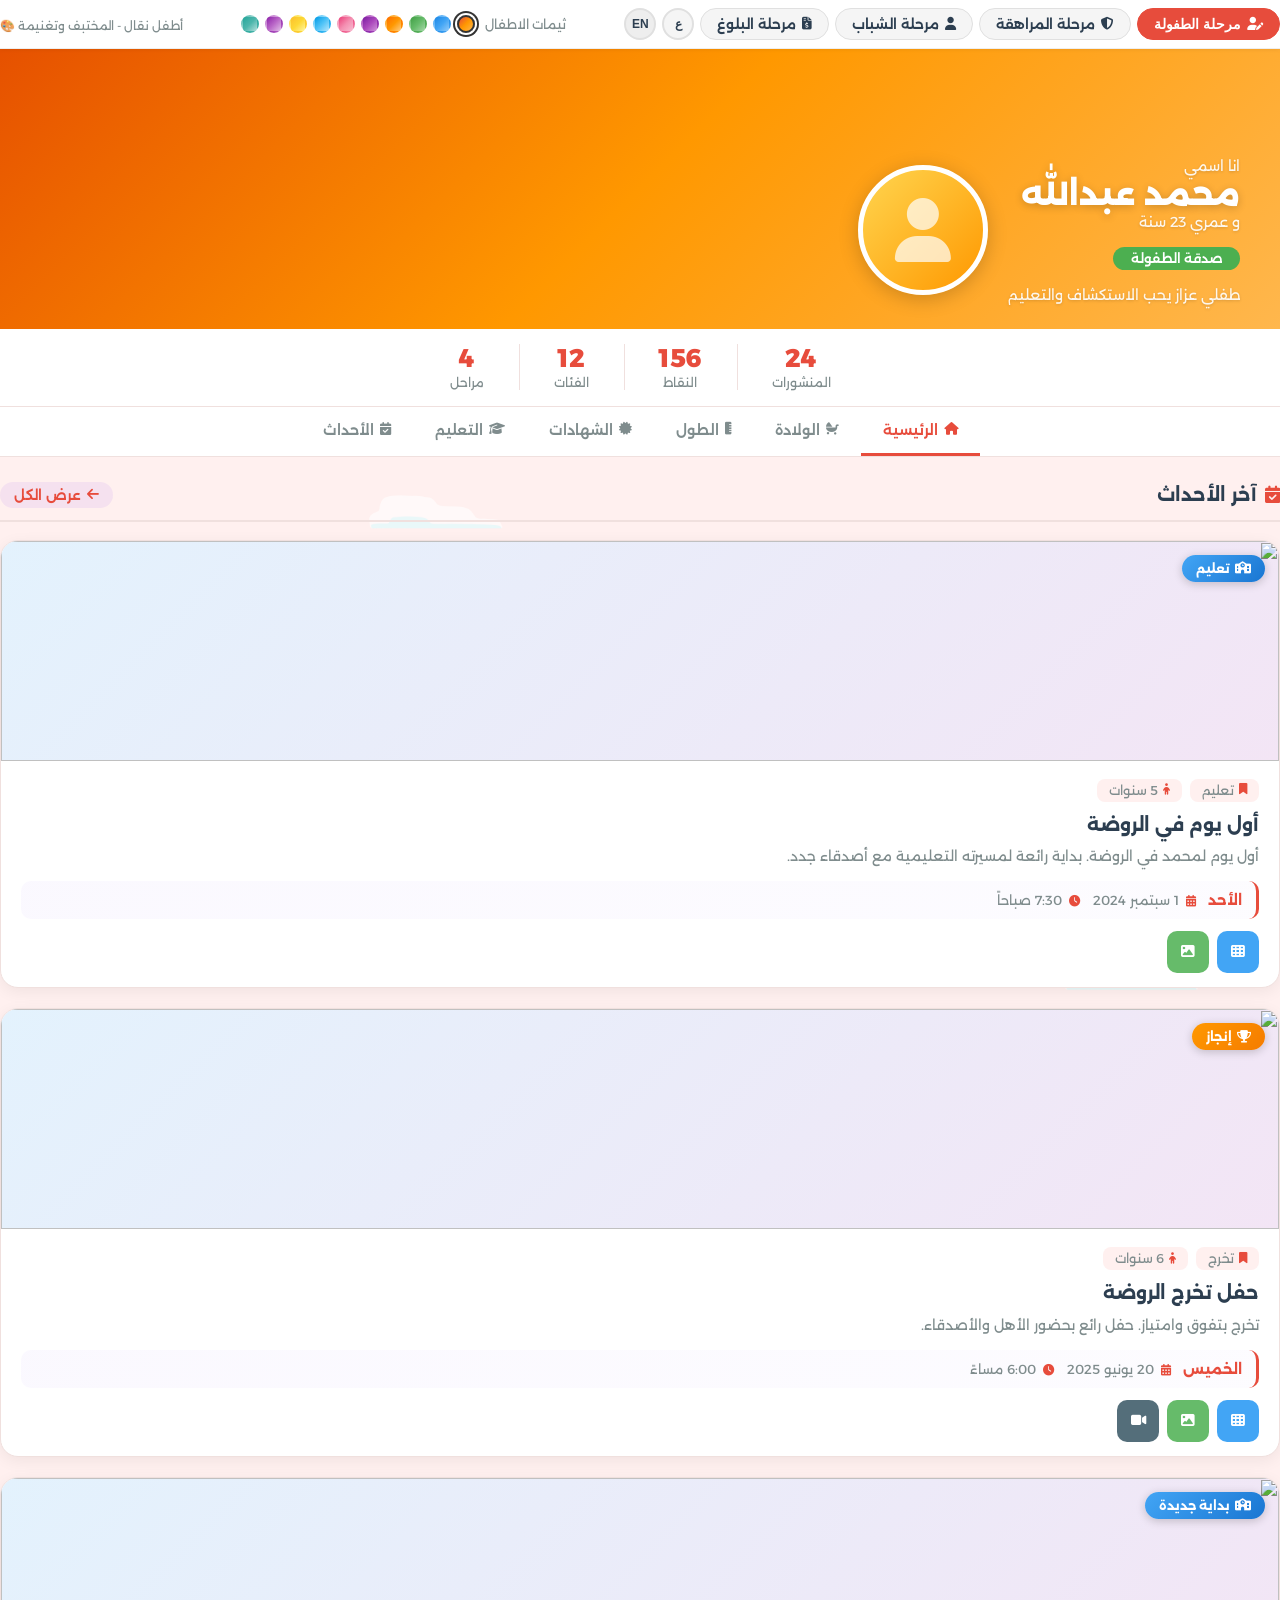
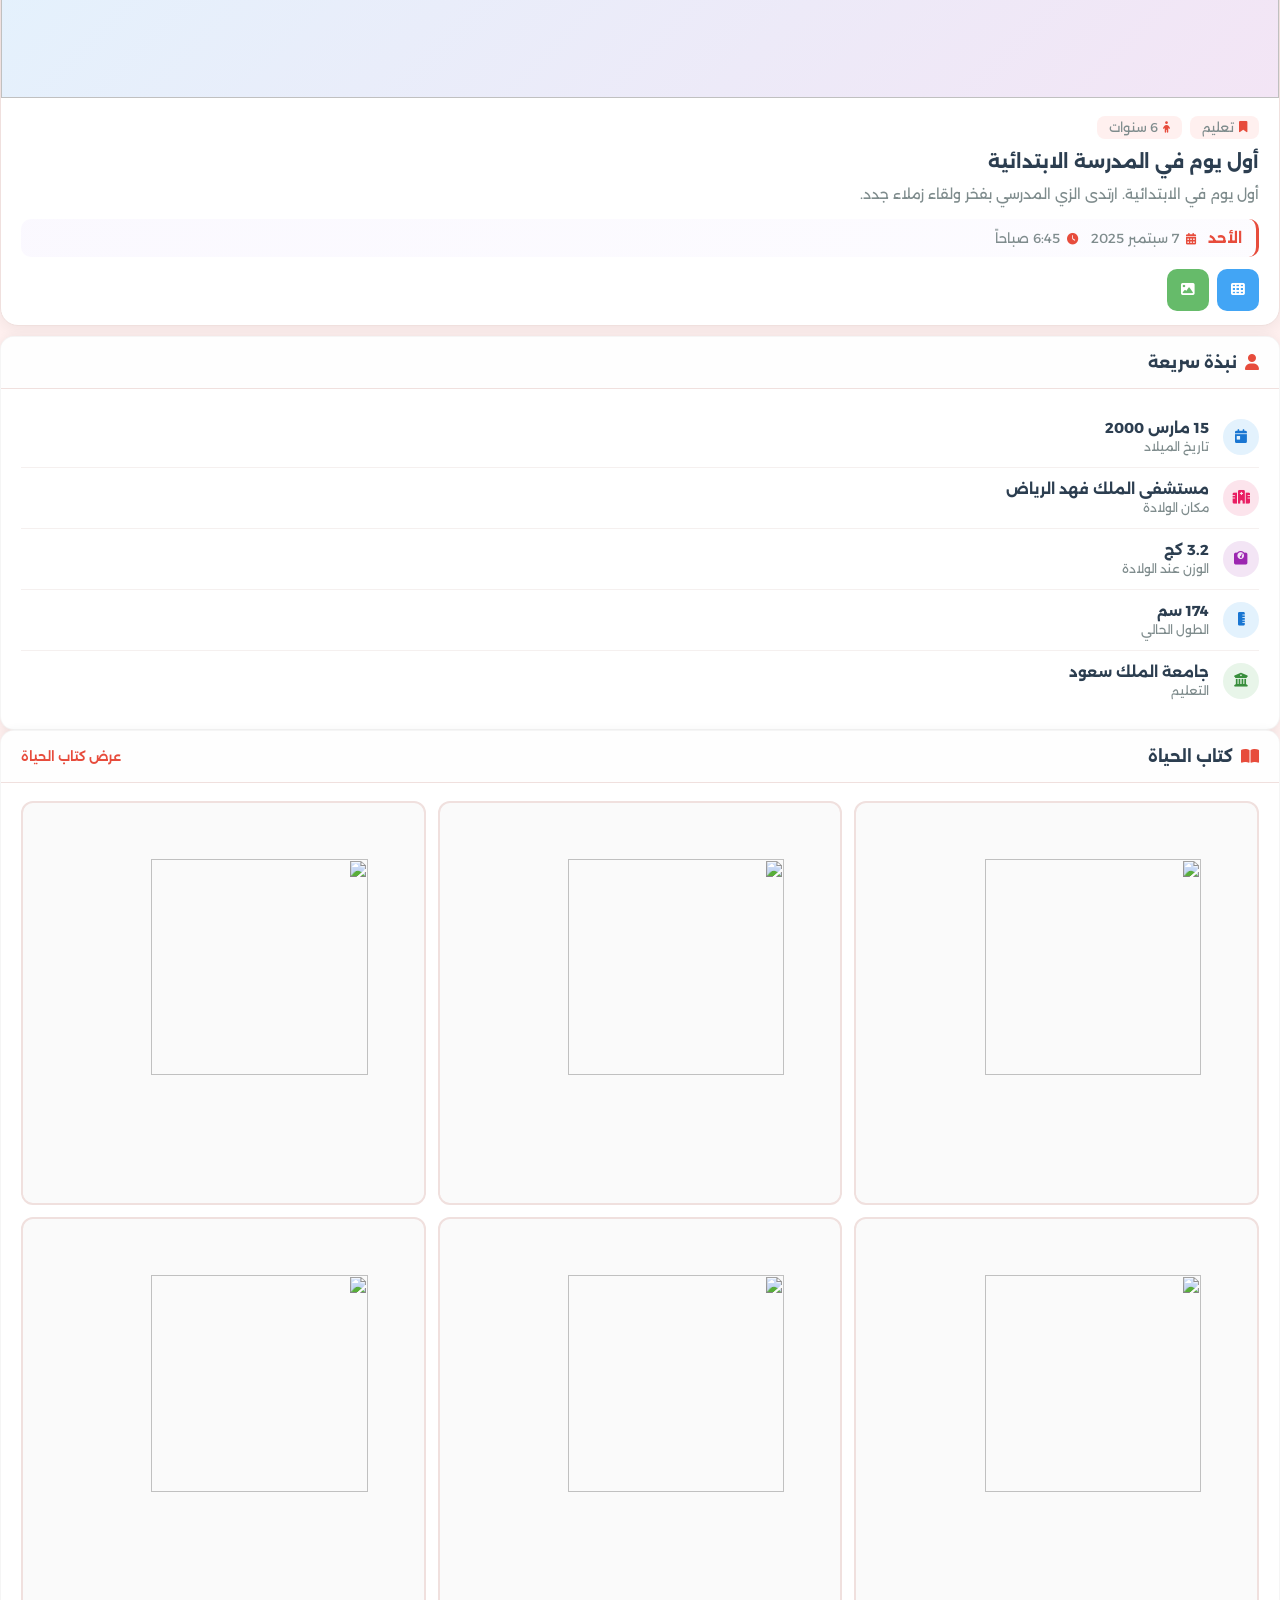
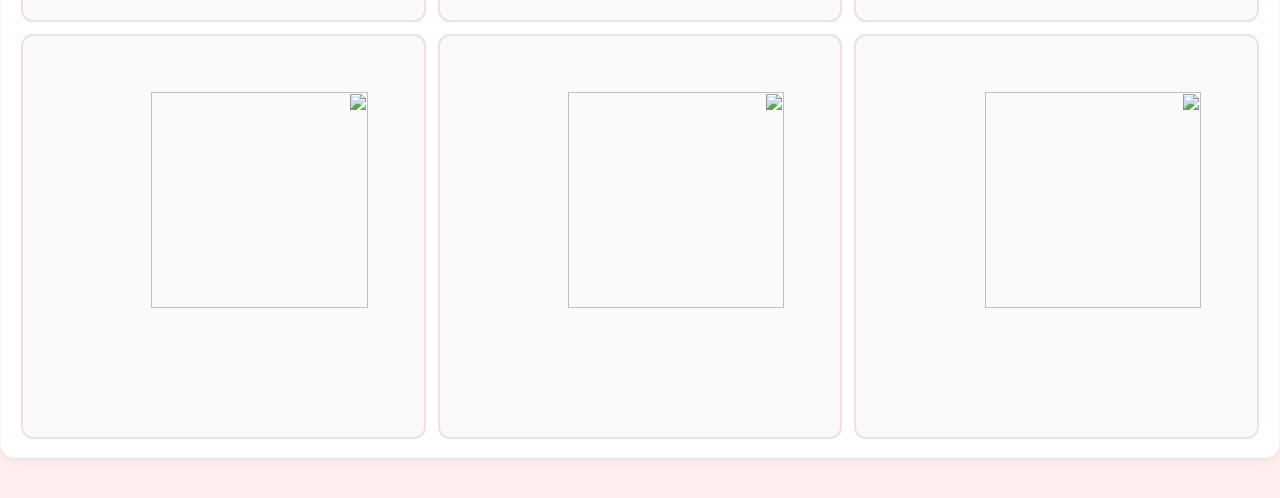
==== commit 618d4634: "childhood stage is done" ====
--- a/index.html
+++ b/index.html
@@ -24,22 +24,20 @@
                 <!-- Right Side: Main nav buttons -->
                 <div class="nav-right">
                     <button id="editProfileBtn" class="nav-btn nav-btn-primary active" data-translate="navEditProfile">
-                        <i class="fas fa-user-edit"></i> تعديل الملف
+                        <i class="fas fa-user-edit"></i> مرحلة الطفولة
                     </button>
                     <a href="#" class="nav-btn" data-translate="navAttendance">
-                        <i class="fas fa-shield-alt"></i> المراهقة
+                        <i class="fas fa-shield-alt"></i> مرحلة المراهقة
                     </a>
                     <a href="#" class="nav-btn" data-translate="navSeller">
-                        <i class="fas fa-user"></i> الشباب
+                        <i class="fas fa-user"></i>مرحلة الشباب 
                     </a>
                     <a href="#" class="nav-btn" data-translate="navExpenses">
-                        <i class="fas fa-file-invoice-dollar"></i> النفقة
+                        <i class="fas fa-file-invoice-dollar"></i> مرحلة البلوغ
                     </a>
                     <button class="lang-btn" id="langBtnAr" onclick="toggleLanguage()">ع</button>
                     <button class="lang-btn lang-btn-en" id="langBtnEn" onclick="toggleLanguage()">EN</button>
-                    <button class="bubble-toggle-btn" id="bubbleToggle" onclick="toggleBubbles()" title="Toggle Bubbles">
-                        <i class="fas fa-soap" id="bubbleIcon"></i>
-                    </button>
+
                 </div>
 
                 <!-- Center: Theme Picker -->
@@ -77,8 +75,9 @@
         <!-- Profile Info overlay at bottom-right of cover -->
         <div class="cover-profile-info">
             <div class="cover-profile-text">
-                <p style="color: white;" >انا اسمي </p>
+                <p class="cover-bio" >انا اسمي </p>
                 <h1 class="cover-name" data-translate="profileName">محمد عبدالله</h1>
+                <p class="cover-bio" > و عمري 23 سنة </p>
                 <div class="cover-badges" id="coverBadges">
                     <span class="cover-badge" data-translate="badgeChildhood">صدقة الطفولة</span>
                 </div>
@@ -127,7 +126,7 @@
                 <li><a href="#tab-height" class="tab-link" data-translate="tabHeight"><i class="fas fa-ruler-vertical"></i> الطول<div class="tab-star tab-star-1"><svg xmlns="http://www.w3.org/2000/svg" viewBox="0 0 784.11 815.53"><path class="fil0" d="M392.05 0c-20.9,210.08 -184.06,378.41 -392.05,407.78 207.96,29.37 371.12,197.68 392.05,407.74 20.93,-210.06 184.09,-378.37 392.05,-407.74 -207.98,-29.38 -371.16,-197.69 -392.05,-407.78z"/></svg></div><div class="tab-star tab-star-2"><svg xmlns="http://www.w3.org/2000/svg" viewBox="0 0 784.11 815.53"><path class="fil0" d="M392.05 0c-20.9,210.08 -184.06,378.41 -392.05,407.78 207.96,29.37 371.12,197.68 392.05,407.74 20.93,-210.06 184.09,-378.37 392.05,-407.74 -207.98,-29.38 -371.16,-197.69 -392.05,-407.78z"/></svg></div><div class="tab-star tab-star-3"><svg xmlns="http://www.w3.org/2000/svg" viewBox="0 0 784.11 815.53"><path class="fil0" d="M392.05 0c-20.9,210.08 -184.06,378.41 -392.05,407.78 207.96,29.37 371.12,197.68 392.05,407.74 20.93,-210.06 184.09,-378.37 392.05,-407.74 -207.98,-29.38 -371.16,-197.69 -392.05,-407.78z"/></svg></div><div class="tab-star tab-star-4"><svg xmlns="http://www.w3.org/2000/svg" viewBox="0 0 784.11 815.53"><path class="fil0" d="M392.05 0c-20.9,210.08 -184.06,378.41 -392.05,407.78 207.96,29.37 371.12,197.68 392.05,407.74 20.93,-210.06 184.09,-378.37 392.05,-407.74 -207.98,-29.38 -371.16,-197.69 -392.05,-407.78z"/></svg></div><div class="tab-star tab-star-5"><svg xmlns="http://www.w3.org/2000/svg" viewBox="0 0 784.11 815.53"><path class="fil0" d="M392.05 0c-20.9,210.08 -184.06,378.41 -392.05,407.78 207.96,29.37 371.12,197.68 392.05,407.74 20.93,-210.06 184.09,-378.37 392.05,-407.74 -207.98,-29.38 -371.16,-197.69 -392.05,-407.78z"/></svg></div><div class="tab-star tab-star-6"><svg xmlns="http://www.w3.org/2000/svg" viewBox="0 0 784.11 815.53"><path class="fil0" d="M392.05 0c-20.9,210.08 -184.06,378.41 -392.05,407.78 207.96,29.37 371.12,197.68 392.05,407.74 20.93,-210.06 184.09,-378.37 392.05,-407.74 -207.98,-29.38 -371.16,-197.69 -392.05,-407.78z"/></svg></div></a></li>
                 <li><a href="#tab-certificates" class="tab-link" data-translate="tabCertificates"><i class="fas fa-certificate"></i> الشهادات<div class="tab-star tab-star-1"><svg xmlns="http://www.w3.org/2000/svg" viewBox="0 0 784.11 815.53"><path class="fil0" d="M392.05 0c-20.9,210.08 -184.06,378.41 -392.05,407.78 207.96,29.37 371.12,197.68 392.05,407.74 20.93,-210.06 184.09,-378.37 392.05,-407.74 -207.98,-29.38 -371.16,-197.69 -392.05,-407.78z"/></svg></div><div class="tab-star tab-star-2"><svg xmlns="http://www.w3.org/2000/svg" viewBox="0 0 784.11 815.53"><path class="fil0" d="M392.05 0c-20.9,210.08 -184.06,378.41 -392.05,407.78 207.96,29.37 371.12,197.68 392.05,407.74 20.93,-210.06 184.09,-378.37 392.05,-407.74 -207.98,-29.38 -371.16,-197.69 -392.05,-407.78z"/></svg></div><div class="tab-star tab-star-3"><svg xmlns="http://www.w3.org/2000/svg" viewBox="0 0 784.11 815.53"><path class="fil0" d="M392.05 0c-20.9,210.08 -184.06,378.41 -392.05,407.78 207.96,29.37 371.12,197.68 392.05,407.74 20.93,-210.06 184.09,-378.37 392.05,-407.74 -207.98,-29.38 -371.16,-197.69 -392.05,-407.78z"/></svg></div><div class="tab-star tab-star-4"><svg xmlns="http://www.w3.org/2000/svg" viewBox="0 0 784.11 815.53"><path class="fil0" d="M392.05 0c-20.9,210.08 -184.06,378.41 -392.05,407.78 207.96,29.37 371.12,197.68 392.05,407.74 20.93,-210.06 184.09,-378.37 392.05,-407.74 -207.98,-29.38 -371.16,-197.69 -392.05,-407.78z"/></svg></div><div class="tab-star tab-star-5"><svg xmlns="http://www.w3.org/2000/svg" viewBox="0 0 784.11 815.53"><path class="fil0" d="M392.05 0c-20.9,210.08 -184.06,378.41 -392.05,407.78 207.96,29.37 371.12,197.68 392.05,407.74 20.93,-210.06 184.09,-378.37 392.05,-407.74 -207.98,-29.38 -371.16,-197.69 -392.05,-407.78z"/></svg></div><div class="tab-star tab-star-6"><svg xmlns="http://www.w3.org/2000/svg" viewBox="0 0 784.11 815.53"><path class="fil0" d="M392.05 0c-20.9,210.08 -184.06,378.41 -392.05,407.78 207.96,29.37 371.12,197.68 392.05,407.74 20.93,-210.06 184.09,-378.37 392.05,-407.74 -207.98,-29.38 -371.16,-197.69 -392.05,-407.78z"/></svg></div></a></li>
                 <li><a href="#tab-education" class="tab-link" data-translate="tabEducation"><i class="fas fa-graduation-cap"></i> التعليم<div class="tab-star tab-star-1"><svg xmlns="http://www.w3.org/2000/svg" viewBox="0 0 784.11 815.53"><path class="fil0" d="M392.05 0c-20.9,210.08 -184.06,378.41 -392.05,407.78 207.96,29.37 371.12,197.68 392.05,407.74 20.93,-210.06 184.09,-378.37 392.05,-407.74 -207.98,-29.38 -371.16,-197.69 -392.05,-407.78z"/></svg></div><div class="tab-star tab-star-2"><svg xmlns="http://www.w3.org/2000/svg" viewBox="0 0 784.11 815.53"><path class="fil0" d="M392.05 0c-20.9,210.08 -184.06,378.41 -392.05,407.78 207.96,29.37 371.12,197.68 392.05,407.74 20.93,-210.06 184.09,-378.37 392.05,-407.74 -207.98,-29.38 -371.16,-197.69 -392.05,-407.78z"/></svg></div><div class="tab-star tab-star-3"><svg xmlns="http://www.w3.org/2000/svg" viewBox="0 0 784.11 815.53"><path class="fil0" d="M392.05 0c-20.9,210.08 -184.06,378.41 -392.05,407.78 207.96,29.37 371.12,197.68 392.05,407.74 20.93,-210.06 184.09,-378.37 392.05,-407.74 -207.98,-29.38 -371.16,-197.69 -392.05,-407.78z"/></svg></div><div class="tab-star tab-star-4"><svg xmlns="http://www.w3.org/2000/svg" viewBox="0 0 784.11 815.53"><path class="fil0" d="M392.05 0c-20.9,210.08 -184.06,378.41 -392.05,407.78 207.96,29.37 371.12,197.68 392.05,407.74 20.93,-210.06 184.09,-378.37 392.05,-407.74 -207.98,-29.38 -371.16,-197.69 -392.05,-407.78z"/></svg></div><div class="tab-star tab-star-5"><svg xmlns="http://www.w3.org/2000/svg" viewBox="0 0 784.11 815.53"><path class="fil0" d="M392.05 0c-20.9,210.08 -184.06,378.41 -392.05,407.78 207.96,29.37 371.12,197.68 392.05,407.74 20.93,-210.06 184.09,-378.37 392.05,-407.74 -207.98,-29.38 -371.16,-197.69 -392.05,-407.78z"/></svg></div><div class="tab-star tab-star-6"><svg xmlns="http://www.w3.org/2000/svg" viewBox="0 0 784.11 815.53"><path class="fil0" d="M392.05 0c-20.9,210.08 -184.06,378.41 -392.05,407.78 207.96,29.37 371.12,197.68 392.05,407.74 20.93,-210.06 184.09,-378.37 392.05,-407.74 -207.98,-29.38 -371.16,-197.69 -392.05,-407.78z"/></svg></div></a></li>
-                <li><a href="#tab-info" class="tab-link" data-translate="tabInfo"><i class="fas fa-info-circle"></i> المعلومات<div class="tab-star tab-star-1"><svg xmlns="http://www.w3.org/2000/svg" viewBox="0 0 784.11 815.53"><path class="fil0" d="M392.05 0c-20.9,210.08 -184.06,378.41 -392.05,407.78 207.96,29.37 371.12,197.68 392.05,407.74 20.93,-210.06 184.09,-378.37 392.05,-407.74 -207.98,-29.38 -371.16,-197.69 -392.05,-407.78z"/></svg></div><div class="tab-star tab-star-2"><svg xmlns="http://www.w3.org/2000/svg" viewBox="0 0 784.11 815.53"><path class="fil0" d="M392.05 0c-20.9,210.08 -184.06,378.41 -392.05,407.78 207.96,29.37 371.12,197.68 392.05,407.74 20.93,-210.06 184.09,-378.37 392.05,-407.74 -207.98,-29.38 -371.16,-197.69 -392.05,-407.78z"/></svg></div><div class="tab-star tab-star-3"><svg xmlns="http://www.w3.org/2000/svg" viewBox="0 0 784.11 815.53"><path class="fil0" d="M392.05 0c-20.9,210.08 -184.06,378.41 -392.05,407.78 207.96,29.37 371.12,197.68 392.05,407.74 20.93,-210.06 184.09,-378.37 392.05,-407.74 -207.98,-29.38 -371.16,-197.69 -392.05,-407.78z"/></svg></div><div class="tab-star tab-star-4"><svg xmlns="http://www.w3.org/2000/svg" viewBox="0 0 784.11 815.53"><path class="fil0" d="M392.05 0c-20.9,210.08 -184.06,378.41 -392.05,407.78 207.96,29.37 371.12,197.68 392.05,407.74 20.93,-210.06 184.09,-378.37 392.05,-407.74 -207.98,-29.38 -371.16,-197.69 -392.05,-407.78z"/></svg></div><div class="tab-star tab-star-5"><svg xmlns="http://www.w3.org/2000/svg" viewBox="0 0 784.11 815.53"><path class="fil0" d="M392.05 0c-20.9,210.08 -184.06,378.41 -392.05,407.78 207.96,29.37 371.12,197.68 392.05,407.74 20.93,-210.06 184.09,-378.37 392.05,-407.74 -207.98,-29.38 -371.16,-197.69 -392.05,-407.78z"/></svg></div><div class="tab-star tab-star-6"><svg xmlns="http://www.w3.org/2000/svg" viewBox="0 0 784.11 815.53"><path class="fil0" d="M392.05 0c-20.9,210.08 -184.06,378.41 -392.05,407.78 207.96,29.37 371.12,197.68 392.05,407.74 20.93,-210.06 184.09,-378.37 392.05,-407.74 -207.98,-29.38 -371.16,-197.69 -392.05,-407.78z"/></svg></div></a></li>
+                <li><a href="#tab-info" class="tab-link" data-translate="tabInfo"><i class="fas fa-calendar-check"></i> الأحداث<div class="tab-star tab-star-1"><svg xmlns="http://www.w3.org/2000/svg" viewBox="0 0 784.11 815.53"><path class="fil0" d="M392.05 0c-20.9,210.08 -184.06,378.41 -392.05,407.78 207.96,29.37 371.12,197.68 392.05,407.74 20.93,-210.06 184.09,-378.37 392.05,-407.74 -207.98,-29.38 -371.16,-197.69 -392.05,-407.78z"/></svg></div><div class="tab-star tab-star-2"><svg xmlns="http://www.w3.org/2000/svg" viewBox="0 0 784.11 815.53"><path class="fil0" d="M392.05 0c-20.9,210.08 -184.06,378.41 -392.05,407.78 207.96,29.37 371.12,197.68 392.05,407.74 20.93,-210.06 184.09,-378.37 392.05,-407.74 -207.98,-29.38 -371.16,-197.69 -392.05,-407.78z"/></svg></div><div class="tab-star tab-star-3"><svg xmlns="http://www.w3.org/2000/svg" viewBox="0 0 784.11 815.53"><path class="fil0" d="M392.05 0c-20.9,210.08 -184.06,378.41 -392.05,407.78 207.96,29.37 371.12,197.68 392.05,407.74 20.93,-210.06 184.09,-378.37 392.05,-407.74 -207.98,-29.38 -371.16,-197.69 -392.05,-407.78z"/></svg></div><div class="tab-star tab-star-4"><svg xmlns="http://www.w3.org/2000/svg" viewBox="0 0 784.11 815.53"><path class="fil0" d="M392.05 0c-20.9,210.08 -184.06,378.41 -392.05,407.78 207.96,29.37 371.12,197.68 392.05,407.74 20.93,-210.06 184.09,-378.37 392.05,-407.74 -207.98,-29.38 -371.16,-197.69 -392.05,-407.78z"/></svg></div><div class="tab-star tab-star-5"><svg xmlns="http://www.w3.org/2000/svg" viewBox="0 0 784.11 815.53"><path class="fil0" d="M392.05 0c-20.9,210.08 -184.06,378.41 -392.05,407.78 207.96,29.37 371.12,197.68 392.05,407.74 20.93,-210.06 184.09,-378.37 392.05,-407.74 -207.98,-29.38 -371.16,-197.69 -392.05,-407.78z"/></svg></div><div class="tab-star tab-star-6"><svg xmlns="http://www.w3.org/2000/svg" viewBox="0 0 784.11 815.53"><path class="fil0" d="M392.05 0c-20.9,210.08 -184.06,378.41 -392.05,407.78 207.96,29.37 371.12,197.68 392.05,407.74 20.93,-210.06 184.09,-378.37 392.05,-407.74 -207.98,-29.38 -371.16,-197.69 -392.05,-407.78z"/></svg></div></a></li>
             </ul>
         </div>
     </section>
@@ -145,51 +144,129 @@
                         <!-- Home Tab (active) -->
                         <div class="tab-panel active" id="tab-home">
 
-                            <!-- Post Card 1: Graduation -->
-                            <div class="post-card scroll-reveal">
-                                <div class="post-gradient" style="background: linear-gradient(135deg, #e65100 0%, #ff9800 50%, #ffb74d 100%);">
-                                    <span class="post-badge post-badge-green" data-translate="badgeSuccess">ناجح</span>
-                                    <div class="post-icon-area">
-                                        <i class="fas fa-graduation-cap post-main-icon"></i>
-                                    </div>
+                            <!-- Latest Events Section -->
+                            <div class="home-events-section">
+                                <div class="home-events-header">
+                                    <h3><i class="fas fa-calendar-check"></i> آخر الأحداث</h3>
+                                    <a href="#tab-info" class="home-events-viewall" id="homeViewAllEvents"><i class="fas fa-arrow-left"></i> عرض الكل</a>
                                 </div>
-                                <div class="post-body">
-                                    <h4 class="post-title" data-translate="post1Title">حفل التخرج من الجامعة</h4>
-                                    <p class="post-desc" data-translate="post1Desc">حصل محمد على شهادة البكالوريوس في هندسة الحاسب مع مرتبة الشرف الأولى.</p>
-                                    <div class="post-meta">
-                                        <span><i class="fas fa-calendar-alt"></i> <span data-translate="post1Date">10 يونيو 2022</span></span>
-                                        <span><i class="fas fa-clock"></i> <span data-translate="post1Time">10:00 صباحاً</span></span>
-                                        <span><i class="fas fa-map-marker-alt"></i> <span data-translate="post1Location">الرياض</span></span>
-                                    </div>
-                                    <div class="post-media-btns">
-                                        <button class="media-btn media-btn-blue"><i class="fas fa-th"></i></button>
-                                        <button class="media-btn media-btn-green"><i class="fas fa-image"></i></button>
-                                        <button class="media-btn media-btn-dark"><i class="fas fa-video"></i></button>
-                                    </div>
-                                </div>
-                            </div>
-
-                            <!-- Post Card 2: Award -->
-                            <div class="post-card scroll-reveal">
-                                <div class="post-gradient" style="background: linear-gradient(135deg, #ad1457 0%, #e91e63 50%, #f48fb1 100%);">
-                                    <span class="post-badge post-badge-purple" data-translate="badgeWinner">فائز</span>
-                                    <div class="post-icon-area">
-                                        <i class="fas fa-check-double post-main-icon" style="font-size:2rem;"></i>
-                                        <i class="fas fa-star post-main-icon" style="color:#ffd600; font-size:2.5rem; margin-top:-10px;"></i>
-                                    </div>
-                                </div>
-                                <div class="post-body">
-                                    <h4 class="post-title" data-translate="post2Title">جائزة التميز الأكاديمي</h4>
-                                    <p class="post-desc" data-translate="post2Desc">فاز محمد بجائزة التميز الأكاديمي من وزارة التعليم.</p>
-                                    <div class="post-meta">
-                                        <span><i class="fas fa-calendar-alt"></i> <span data-translate="post2Date">5 مايو 2021</span></span>
-                                        <span><i class="fas fa-clock"></i> <span data-translate="post2Time">2:00 مساءً</span></span>
-                                    </div>
-                                    <div class="post-media-btns">
-                                        <button class="media-btn media-btn-blue"><i class="fas fa-th"></i></button>
-                                        <button class="media-btn media-btn-green"><i class="fas fa-image"></i></button>
-                                        <button class="media-btn media-btn-dark"><i class="fas fa-video"></i></button>
-                                    </div>
+                                <div class="events-list">
+
+                                    <!-- Home Event 1 (Event 5) -->
+                                    <div class="event-card scroll-reveal" data-event-year="2024"
+                                         data-evt-title="أول يوم في الروضة"
+                                         data-evt-type="تعليم"
+                                         data-evt-badge="تعليم"
+                                         data-evt-badge-class="evt-education"
+                                         data-evt-stage="5 سنوات"
+                                         data-evt-day="الأحد"
+                                         data-evt-date="1 سبتمبر 2024"
+                                         data-evt-time="7:30 صباحاً"
+                                         data-evt-desc="أول يوم لمحمد في الروضة الدولية. كان متحمساً ومتوتراً قليلاً لكنه سرعان ما تأقلم مع زملائه الجدد. بداية رائعة لمسيرته التعليمية."
+                                         data-evt-photos='["https://images.unsplash.com/photo-1503676260728-1c00da094a0b?w=800&h=500&fit=crop","https://images.unsplash.com/photo-1577896851231-70ef18881754?w=800&h=500&fit=crop"]'
+                                         data-evt-video="">
+                                        <div class="event-card-inner">
+                                            <span class="event-badge evt-education"><i class="fas fa-school"></i> تعليم</span>
+                                            <div class="event-card-thumbnail">
+                                                <img src="https://images.unsplash.com/photo-1503676260728-1c00da094a0b?w=600&h=300&fit=crop" alt="">
+                                            </div>
+                                            <div class="event-card-body">
+                                                <div class="event-meta-tags">
+                                                    <span class="event-meta-tag"><i class="fas fa-bookmark"></i> تعليم</span>
+                                                    <span class="event-meta-tag"><i class="fas fa-child"></i> 5 سنوات</span>
+                                                </div>
+                                                <h4 class="event-card-title">أول يوم في الروضة</h4>
+                                                <p class="event-card-desc">أول يوم لمحمد في الروضة. بداية رائعة لمسيرته التعليمية مع أصدقاء جدد.</p>
+                                                <div class="event-date-row">
+                                                    <span class="event-day-name">الأحد</span>
+                                                    <span><i class="fas fa-calendar-alt"></i> 1 سبتمبر 2024</span>
+                                                    <span><i class="fas fa-clock"></i> 7:30 صباحاً</span>
+                                                </div>
+                                                <div class="post-media-btns">
+                                                    <button class="media-btn media-btn-blue evt-btn-details" title="التفاصيل"><i class="fas fa-th"></i></button>
+                                                    <button class="media-btn media-btn-green evt-btn-photos" title="الصور"><i class="fas fa-image"></i></button>
+                                                </div>
+                                            </div>
+                                        </div>
+                                    </div>
+
+                                    <!-- Home Event 2 (Event 6) -->
+                                    <div class="event-card scroll-reveal" data-event-year="2025"
+                                         data-evt-title="حفل تخرج الروضة"
+                                         data-evt-type="تخرج"
+                                         data-evt-badge="إنجاز"
+                                         data-evt-badge-class="evt-milestone"
+                                         data-evt-stage="6 سنوات"
+                                         data-evt-day="الخميس"
+                                         data-evt-date="20 يونيو 2025"
+                                         data-evt-time="6:00 مساءً"
+                                         data-evt-desc="تخرج محمد من الروضة بتفوق وامتياز. حفل رائع بحضور الأهل والأصدقاء تضمن عروض مسرحية وأناشيد. لحظات فخر واعتزاز."
+                                         data-evt-photos='["https://images.unsplash.com/photo-1627556704290-2b1f5853ff78?w=800&h=500&fit=crop","https://images.unsplash.com/photo-1544776193-352d25ca82cd?w=800&h=500&fit=crop"]'
+                                         data-evt-video="https://www.w3schools.com/html/mov_bbb.mp4">
+                                        <div class="event-card-inner">
+                                            <span class="event-badge evt-milestone"><i class="fas fa-trophy"></i> إنجاز</span>
+                                            <div class="event-card-thumbnail">
+                                                <img src="https://images.unsplash.com/photo-1627556704290-2b1f5853ff78?w=600&h=300&fit=crop" alt="">
+                                            </div>
+                                            <div class="event-card-body">
+                                                <div class="event-meta-tags">
+                                                    <span class="event-meta-tag"><i class="fas fa-bookmark"></i> تخرج</span>
+                                                    <span class="event-meta-tag"><i class="fas fa-child"></i> 6 سنوات</span>
+                                                </div>
+                                                <h4 class="event-card-title">حفل تخرج الروضة</h4>
+                                                <p class="event-card-desc">تخرج بتفوق وامتياز. حفل رائع بحضور الأهل والأصدقاء.</p>
+                                                <div class="event-date-row">
+                                                    <span class="event-day-name">الخميس</span>
+                                                    <span><i class="fas fa-calendar-alt"></i> 20 يونيو 2025</span>
+                                                    <span><i class="fas fa-clock"></i> 6:00 مساءً</span>
+                                                </div>
+                                                <div class="post-media-btns">
+                                                    <button class="media-btn media-btn-blue evt-btn-details" title="التفاصيل"><i class="fas fa-th"></i></button>
+                                                    <button class="media-btn media-btn-green evt-btn-photos" title="الصور"><i class="fas fa-image"></i></button>
+                                                    <button class="media-btn media-btn-dark evt-btn-video" title="فيديو"><i class="fas fa-video"></i></button>
+                                                </div>
+                                            </div>
+                                        </div>
+                                    </div>
+
+                                    <!-- Home Event 3 (Event 7) -->
+                                    <div class="event-card scroll-reveal" data-event-year="2026"
+                                         data-evt-title="أول يوم في المدرسة الابتدائية"
+                                         data-evt-type="تعليم"
+                                         data-evt-badge="بداية جديدة"
+                                         data-evt-badge-class="evt-education"
+                                         data-evt-stage="6 سنوات"
+                                         data-evt-day="الأحد"
+                                         data-evt-date="7 سبتمبر 2025"
+                                         data-evt-time="6:45 صباحاً"
+                                         data-evt-desc="أول يوم لمحمد في المرحلة الابتدائية بمدرسة النخبة الأهلية. ارتدى الزي المدرسي بفخر وكان متحمساً للقاء معلمه الجديد وزملائه."
+                                         data-evt-photos='["https://images.unsplash.com/photo-1580582932707-520aed937b7b?w=800&h=500&fit=crop","https://images.unsplash.com/photo-1497633762265-9d179a990aa6?w=800&h=500&fit=crop"]'
+                                         data-evt-video="">
+                                        <div class="event-card-inner">
+                                            <span class="event-badge evt-education"><i class="fas fa-school"></i> بداية جديدة</span>
+                                            <div class="event-card-thumbnail">
+                                                <img src="https://images.unsplash.com/photo-1580582932707-520aed937b7b?w=600&h=300&fit=crop" alt="">
+                                            </div>
+                                            <div class="event-card-body">
+                                                <div class="event-meta-tags">
+                                                    <span class="event-meta-tag"><i class="fas fa-bookmark"></i> تعليم</span>
+                                                    <span class="event-meta-tag"><i class="fas fa-child"></i> 6 سنوات</span>
+                                                </div>
+                                                <h4 class="event-card-title">أول يوم في المدرسة الابتدائية</h4>
+                                                <p class="event-card-desc">أول يوم في الابتدائية. ارتدى الزي المدرسي بفخر ولقاء زملاء جدد.</p>
+                                                <div class="event-date-row">
+                                                    <span class="event-day-name">الأحد</span>
+                                                    <span><i class="fas fa-calendar-alt"></i> 7 سبتمبر 2025</span>
+                                                    <span><i class="fas fa-clock"></i> 6:45 صباحاً</span>
+                                                </div>
+                                                <div class="post-media-btns">
+                                                    <button class="media-btn media-btn-blue evt-btn-details" title="التفاصيل"><i class="fas fa-th"></i></button>
+                                                    <button class="media-btn media-btn-green evt-btn-photos" title="الصور"><i class="fas fa-image"></i></button>
+                                                </div>
+                                            </div>
+                                        </div>
+                                    </div>
+
                                 </div>
                             </div>
 
@@ -853,164 +930,307 @@
                         </div>
                         <!-- Info Tab -->
                         <div class="tab-panel" id="tab-info">
-                            <div class="info-section">
+                            <div class="events-section">
                                 <!-- Header -->
-                                <div class="info-header">
-                                    <div class="info-header-info">
-                                        <div class="info-header-icon">
-                                            <img src="https://cdn-icons-png.flaticon.com/128/3468/3468377.png" alt="info" class="cartoon-icon">
+                                <div class="events-header">
+                                    <div class="events-header-info">
+                                        <div class="events-header-icon">
+                                            <img src="https://cdn-icons-png.flaticon.com/128/3468/3468377.png"  alt="events" class="img-fluid cartoon-icon">
                                         </div>
                                         <div>
-                                            <h3 class="info-section-title" data-translate="infoTitle">المعلومات الشخصية</h3>
-                                            <p class="info-section-sub" data-translate="infoSubtitle">تفاصيل وأحداث مهمة في حياة الطفل</p>
-                                        </div>
-                                    </div>
-                                    <button class="collect-btn collect-btn-orange" id="addInfoBtn">
-                                        <span class="collect-btn-text" data-translate="btnAddInfo">إضافة معلومة</span>
-                                        <span class="collect-btn-bubbles">
-                                            <span class="collect-bubble cb-1"></span>
-                                            <span class="collect-bubble cb-2"></span>
-                                            <span class="collect-bubble cb-3"></span>
-                                        </span>
-                                    </button>
+                                            <h3 class="events-section-title">الأحداث</h3>
+                                            <p class="events-section-sub">جميع الأحداث والمناسبات المهمة</p>
+                                        </div>
+                                    </div>
                                 </div>
 
-                                <!-- Information Cards Grid -->
-                                <div class="info-cards-grid" id="infoCardsGrid">
-                                    
-                                    <!-- Sample Info Card 1 -->
-                                    <div class="info-card-wrap scroll-reveal" data-image-group="info-1">
-                                        <div class="info-card">
-                                            <div class="info-event-badge event-milestone">
-                                                <i class="fas fa-star"></i>
-                                                <span>إنجاز شخصي</span>
-                                            </div>
-                                            <div class="info-card-thumbnail">
-                                                <img src="https://images.unsplash.com/photo-1519340333755-56e9c1d3611c?w=600&h=300&fit=crop" alt="first steps">
-                                            </div>
-                                            <div class="info-card-body">
-                                                <div class="info-meta-row">
-                                                    <span class="info-event-type"><i class="fas fa-bookmark"></i> نوع الحدث: <strong>إنجاز</strong></span>
-                                                    <span class="info-age-stage"><i class="fas fa-child"></i> المرحلة: <strong>الطفولة المبكرة</strong></span>
-                                                </div>
-                                                <h4 class="info-card-title">أول خطوات محمد</h4>
-                                                <p class="info-card-details">خطا محمد أولى خطواته بمفرده اليوم! كانت لحظة مذهلة ومؤثرة للعائلة بأكملها. بدأ بالمشي متمسكاً بالأثاث ثم تجرأ وخطا 5 خطوات بمفرده نحو والدته. فخر وسعادة لا توصف!</p>
-                                                <div class="info-date-info">
-                                                    <span class="info-day-name">الأحد</span>
-                                                    <span class="info-date"><i class="fas fa-calendar-alt"></i> 15 مارس 2020</span>
-                                                    <span class="info-time"><i class="fas fa-clock"></i> 3:30 مساءً</span>
-                                                </div>
-                                                <div class="info-photos-row">
-                                                    <div class="info-extra-photo"><img src="https://images.unsplash.com/photo-1515488764276-beab7607c1e6?w=150&h=150&fit=crop" alt=""></div>
-                                                    <div class="info-extra-photo"><img src="https://images.unsplash.com/photo-1503454537195-1dcabb73ffb9?w=150&h=150&fit=crop" alt=""></div>
-                                                    <div class="info-extra-photo"><img src="https://images.unsplash.com/photo-1476703993599-0035a21b17a9?w=150&h=150&fit=crop" alt=""></div>
-                                                </div>
-                                            </div>
-                                            <div class="info-card-footer">
-                                                <button class="btn-delete-info" title="حذف"><i class="fas fa-trash-alt"></i></button>
-                                            </div>
-                                        </div>
-                                    </div>
-
-                                    <!-- Sample Info Card 2 -->
-                                    <div class="info-card-wrap scroll-reveal-left" data-image-group="info-2">
-                                        <div class="info-card">
-                                            <div class="info-event-badge event-medical">
-                                                <i class="fas fa-heartbeat"></i>
-                                                <span>صحة</span>
-                                            </div>
-                                            <div class="info-card-thumbnail">
-                                                <img src="https://images.unsplash.com/photo-1631217868264-e5b90bb7e133?w=600&h=300&fit=crop" alt="medical">
-                                            </div>
-                                            <div class="info-card-body">
-                                                <div class="info-meta-row">
-                                                    <span class="info-event-type"><i class="fas fa-bookmark"></i> نوع الحدث: <strong>طبي</strong></span>
-                                                    <span class="info-age-stage"><i class="fas fa-child"></i> المرحلة: <strong>سنة واحدة</strong></span>
-                                                </div>
-                                                <h4 class="info-card-title">التطعيمات الأساسية الكاملة</h4>
-                                                <p class="info-card-details">أكمل محمد جميع التطعيمات الأساسية المقررة لعمر السنة الأولى. زيارة المركز الصحي كانت ناجحة والطبيب أكد أن نموه طبيعي وصحته ممتازة. وزنه 10.5 كجم وطوله 76 سم.</p>
-                                                <div class="info-date-info">
-                                                    <span class="info-day-name">الثلاثاء</span>
-                                                    <span class="info-date"><i class="fas fa-calendar-alt"></i> 8 أبريل 2020</span>
-                                                    <span class="info-time"><i class="fas fa-clock"></i> 10:00 صباحاً</span>
-                                                </div>
-                                                <div class="info-photos-row">
-                                                    <div class="info-extra-photo"><img src="https://images.unsplash.com/photo-1587854692152-cbe660dbde88?w=150&h=150&fit=crop" alt=""></div>
-                                                    <div class="info-extra-photo"><img src="https://images.unsplash.com/photo-1584515933487-779824d29309?w=150&h=150&fit=crop" alt=""></div>
-                                                </div>
-                                            </div>
-                                            <div class="info-card-footer">
-                                                <button class="btn-delete-info" title="حذف"><i class="fas fa-trash-alt"></i></button>
-                                            </div>
-                                        </div>
-                                    </div>
-
-                                    <!-- Sample Info Card 3 -->
-                                    <div class="info-card-wrap scroll-reveal" data-image-group="info-3">
-                                        <div class="info-card">
-                                            <div class="info-event-badge event-social">
-                                                <i class="fas fa-users"></i>
-                                                <span>اجتماعي</span>
-                                            </div>
-                                            <div class="info-card-thumbnail">
-                                                <img src="https://images.unsplash.com/photo-1530023367847-a683933f4172?w=600&h=300&fit=crop" alt="birthday">
-                                            </div>
-                                            <div class="info-card-body">
-                                                <div class="info-meta-row">
-                                                    <span class="info-event-type"><i class="fas fa-bookmark"></i> نوع الحدث: <strong>احتفال</strong></span>
-                                                    <span class="info-age-stage"><i class="fas fa-child"></i> المرحلة: <strong>3 سنوات</strong></span>
-                                                </div>
-                                                <h4 class="info-card-title">حفل عيد الميلاد الثالث</h4>
-                                                <p class="info-card-details">احتفال كبير بعيد ميلاد محمد الثالث مع العائلة والأصدقاء. حضر 25 طفلاً من روضة الأطفال. كانت هناك ألعاب ومسابقات وكعكة جميلة على شكل سيارة. محمد سعيد جداً بالهدايا والأصدقاء.</p>
-                                                <div class="info-date-info">
-                                                    <span class="info-day-name">السبت</span>
-                                                    <span class="info-date"><i class="fas fa-calendar-alt"></i> 22 يوليو 2022</span>
-                                                    <span class="info-time"><i class="fas fa-clock"></i> 5:00 مساءً</span>
-                                                </div>
-                                                <div class="info-photos-row">
-                                                    <div class="info-extra-photo"><img src="https://images.unsplash.com/photo-1464349095431-e9a21285b5f3?w=150&h=150&fit=crop" alt=""></div>
-                                                    <div class="info-extra-photo"><img src="https://images.unsplash.com/photo-1558618666-fcd25c85cd64?w=150&h=150&fit=crop" alt=""></div>
-                                                    <div class="info-extra-photo"><img src="https://images.unsplash.com/photo-1513151233558-d860c5398176?w=150&h=150&fit=crop" alt=""></div>
-                                                    <div class="info-extra-photo"><img src="https://images.unsplash.com/photo-1467842515004-e4e50a56b62b?w=150&h=150&fit=crop" alt=""></div>
-                                                </div>
-                                            </div>
-                                            <div class="info-card-footer">
-                                                <button class="btn-delete-info" title="حذف"><i class="fas fa-trash-alt"></i></button>
-                                            </div>
-                                        </div>
-                                    </div>
-
-                                    <!-- Sample Info Card 4 -->
-                                    <div class="info-card-wrap scroll-reveal-left" data-image-group="info-4">
-                                        <div class="info-card">
-                                            <div class="info-event-badge event-family">
-                                                <i class="fas fa-home"></i>
-                                                <span>عائلي</span>
-                                            </div>
-                                            <div class="info-card-thumbnail">
-                                                <img src="https://images.unsplash.com/photo-1509099863731-ef4bff19e808?w=600&h=300&fit=crop" alt="family trip">
-                                            </div>
-                                            <div class="info-card-body">
-                                                <div class="info-meta-row">
-                                                    <span class="info-event-type"><i class="fas fa-bookmark"></i> نوع الحدث: <strong>رحلة</strong></span>
-                                                    <span class="info-age-stage"><i class="fas fa-child"></i> المرحلة: <strong>4 سنوات</strong></span>
-                                                </div>
-                                                <h4 class="info-card-title">أول رحلة إلى البحر</h4>
-                                                <p class="info-card-details">رحلة عائلية لا تُنسى إلى شاطئ البحر الأحمر. محمد رأى البحر للمرة الأولى وكان متحمساً جداً. لعب بالرمل، جمع الأصداف، وسبح مع والده. قضينا 3 أيام رائعة في جدة.</p>
-                                                <div class="info-date-info">
-                                                    <span class="info-day-name">الخميس</span>
-                                                    <span class="info-date"><i class="fas fa-calendar-alt"></i> 12 سبتمبر 2023</span>
-                                                    <span class="info-time"><i class="fas fa-clock"></i> طوال اليوم</span>
-                                                </div>
-                                                <div class="info-photos-row">
-                                                    <div class="info-extra-photo"><img src="https://images.unsplash.com/photo-1507525428034-b723cf961d3e?w=150&h=150&fit=crop" alt=""></div>
-                                                    <div class="info-extra-photo"><img src="https://images.unsplash.com/photo-1519046904884-53103b34b206?w=150&h=150&fit=crop" alt=""></div>
-                                                </div>
-                                            </div>
-                                            <div class="info-card-footer">
-                                                <button class="btn-delete-info" title="حذف"><i class="fas fa-trash-alt"></i></button>
-                                            </div>
-                                        </div>
+                                <!-- Year Filter -->
+                                <div class="mt-4 events-filter">
+                                    <button class="events-filter-btn active" data-year="all"><i class="fas fa-layer-group"></i> الكل</button>
+                                    <button class="events-filter-btn" data-year="2020">2019 - 2020</button>
+                                    <button class="events-filter-btn" data-year="2021">2020 - 2021</button>
+                                    <button class="events-filter-btn" data-year="2022">2021 - 2022</button>
+                                    <button class="events-filter-btn" data-year="2023">2022 - 2023</button>
+                                    <button class="events-filter-btn" data-year="2024">2023 - 2024</button>
+                                    <button class="events-filter-btn" data-year="2025">2024 - 2025</button>
+                                    <button class="events-filter-btn" data-year="2026">2025 - 2026</button>
+                                </div>
+
+                                <!-- Events List -->
+                                <div class="events-list" id="eventsList">
+
+                                    <!-- Event 1 -->
+                                    <div class="event-card scroll-reveal" data-event-year="2020"
+                                         data-evt-title="أول خطوات محمد"
+                                         data-evt-type="إنجاز"
+                                         data-evt-badge="إنجاز شخصي"
+                                         data-evt-badge-class="evt-milestone"
+                                         data-evt-stage="الطفولة المبكرة"
+                                         data-evt-day="الأحد"
+                                         data-evt-date="15 مارس 2020"
+                                         data-evt-time="3:30 مساءً"
+                                         data-evt-desc="خطا محمد أولى خطواته بمفرده اليوم! كانت لحظة مذهلة ومؤثرة للعائلة بأكملها. بدأ بالمشي متمسكاً بالأثاث ثم تجرأ وخطا 5 خطوات بمفرده نحو والدته."
+                                         data-evt-photos='["https://images.unsplash.com/photo-1519340333755-56e9c1d3611c?w=800&h=500&fit=crop","https://images.unsplash.com/photo-1515488764276-beab7607c1e6?w=800&h=500&fit=crop","https://images.unsplash.com/photo-1503454537195-1dcabb73ffb9?w=800&h=500&fit=crop"]'
+                                         data-evt-video="">
+                                        <div class="event-card-inner">
+                                            <span class="event-badge evt-milestone"><i class="fas fa-star"></i> إنجاز شخصي</span>
+                                            <div class="event-card-thumbnail">
+                                                <img src="https://images.unsplash.com/photo-1519340333755-56e9c1d3611c?w=600&h=300&fit=crop" alt="">
+                                            </div>
+                                            <div class="event-card-body">
+                                                <div class="event-meta-tags">
+                                                    <span class="event-meta-tag"><i class="fas fa-bookmark"></i> إنجاز</span>
+                                                    <span class="event-meta-tag"><i class="fas fa-child"></i> الطفولة المبكرة</span>
+                                                </div>
+                                                <h4 class="event-card-title">أول خطوات محمد</h4>
+                                                <p class="event-card-desc">خطا محمد أولى خطواته بمفرده اليوم! كانت لحظة مذهلة ومؤثرة للعائلة بأكملها.</p>
+                                                <div class="event-date-row">
+                                                    <span class="event-day-name">الأحد</span>
+                                                    <span><i class="fas fa-calendar-alt"></i> 15 مارس 2020</span>
+                                                    <span><i class="fas fa-clock"></i> 3:30 مساءً</span>
+                                                </div>
+                                                <div class="post-media-btns">
+                                                    <button class="media-btn media-btn-blue evt-btn-details" title="التفاصيل"><i class="fas fa-th"></i></button>
+                                                    <button class="media-btn media-btn-green evt-btn-photos" title="الصور"><i class="fas fa-image"></i></button>
+                                                </div>
+                                            </div>
+                                        </div>
+                                    </div>
+
+                                    <!-- Event 2 -->
+                                    <div class="event-card scroll-reveal" data-event-year="2020"
+                                         data-evt-title="التطعيمات الأساسية الكاملة"
+                                         data-evt-type="طبي"
+                                         data-evt-badge="صحة"
+                                         data-evt-badge-class="evt-medical"
+                                         data-evt-stage="سنة واحدة"
+                                         data-evt-day="الثلاثاء"
+                                         data-evt-date="8 أبريل 2020"
+                                         data-evt-time="10:00 صباحاً"
+                                         data-evt-desc="أكمل محمد جميع التطعيمات الأساسية المقررة لعمر السنة الأولى. الطبيب أكد أن نموه طبيعي وصحته ممتازة. وزنه 10.5 كجم وطوله 76 سم."
+                                         data-evt-photos='["https://images.unsplash.com/photo-1631217868264-e5b90bb7e133?w=800&h=500&fit=crop","https://images.unsplash.com/photo-1587854692152-cbe660dbde88?w=800&h=500&fit=crop","https://images.unsplash.com/photo-1584515933487-779824d29309?w=800&h=500&fit=crop"]'
+                                         data-evt-video="">
+                                        <div class="event-card-inner">
+                                            <span class="event-badge evt-medical"><i class="fas fa-heartbeat"></i> صحة</span>
+                                            <div class="event-card-thumbnail">
+                                                <img src="https://images.unsplash.com/photo-1631217868264-e5b90bb7e133?w=600&h=300&fit=crop" alt="">
+                                            </div>
+                                            <div class="event-card-body">
+                                                <div class="event-meta-tags">
+                                                    <span class="event-meta-tag"><i class="fas fa-bookmark"></i> طبي</span>
+                                                    <span class="event-meta-tag"><i class="fas fa-child"></i> سنة واحدة</span>
+                                                </div>
+                                                <h4 class="event-card-title">التطعيمات الأساسية الكاملة</h4>
+                                                <p class="event-card-desc">أكمل محمد جميع التطعيمات الأساسية. الطبيب أكد أن نموه طبيعي وصحته ممتازة.</p>
+                                                <div class="event-date-row">
+                                                    <span class="event-day-name">الثلاثاء</span>
+                                                    <span><i class="fas fa-calendar-alt"></i> 8 أبريل 2020</span>
+                                                    <span><i class="fas fa-clock"></i> 10:00 صباحاً</span>
+                                                </div>
+                                                <div class="post-media-btns">
+                                                    <button class="media-btn media-btn-blue evt-btn-details" title="التفاصيل"><i class="fas fa-th"></i></button>
+                                                    <button class="media-btn media-btn-green evt-btn-photos" title="الصور"><i class="fas fa-image"></i></button>
+                                                </div>
+                                            </div>
+                                        </div>
+                                    </div>
+
+                                    <!-- Event 3 -->
+                                    <div class="event-card scroll-reveal" data-event-year="2022"
+                                         data-evt-title="حفل عيد الميلاد الثالث"
+                                         data-evt-type="احتفال"
+                                         data-evt-badge="اجتماعي"
+                                         data-evt-badge-class="evt-social"
+                                         data-evt-stage="3 سنوات"
+                                         data-evt-day="السبت"
+                                         data-evt-date="22 يوليو 2022"
+                                         data-evt-time="5:00 مساءً"
+                                         data-evt-desc="احتفال كبير بعيد ميلاد محمد الثالث مع العائلة والأصدقاء. حضر 25 طفلاً من روضة الأطفال. كعكة جميلة على شكل سيارة. محمد سعيد جداً!"
+                                         data-evt-photos='["https://images.unsplash.com/photo-1530023367847-a683933f4172?w=800&h=500&fit=crop","https://images.unsplash.com/photo-1464349095431-e9a21285b5f3?w=800&h=500&fit=crop","https://images.unsplash.com/photo-1558618666-fcd25c85cd64?w=800&h=500&fit=crop","https://images.unsplash.com/photo-1513151233558-d860c5398176?w=800&h=500&fit=crop"]'
+                                         data-evt-video="https://www.w3schools.com/html/mov_bbb.mp4">
+                                        <div class="event-card-inner">
+                                            <span class="event-badge evt-social"><i class="fas fa-users"></i> اجتماعي</span>
+                                            <div class="event-card-thumbnail">
+                                                <img src="https://images.unsplash.com/photo-1530023367847-a683933f4172?w=600&h=300&fit=crop" alt="">
+                                            </div>
+                                            <div class="event-card-body">
+                                                <div class="event-meta-tags">
+                                                    <span class="event-meta-tag"><i class="fas fa-bookmark"></i> احتفال</span>
+                                                    <span class="event-meta-tag"><i class="fas fa-child"></i> 3 سنوات</span>
+                                                </div>
+                                                <h4 class="event-card-title">حفل عيد الميلاد الثالث</h4>
+                                                <p class="event-card-desc">احتفال كبير مع العائلة والأصدقاء. كعكة جميلة وألعاب ومسابقات وهدايا.</p>
+                                                <div class="event-date-row">
+                                                    <span class="event-day-name">السبت</span>
+                                                    <span><i class="fas fa-calendar-alt"></i> 22 يوليو 2022</span>
+                                                    <span><i class="fas fa-clock"></i> 5:00 مساءً</span>
+                                                </div>
+                                                <div class="post-media-btns">
+                                                    <button class="media-btn media-btn-blue evt-btn-details" title="التفاصيل"><i class="fas fa-th"></i></button>
+                                                    <button class="media-btn media-btn-green evt-btn-photos" title="الصور"><i class="fas fa-image"></i></button>
+                                                    <button class="media-btn media-btn-dark evt-btn-video" title="فيديو"><i class="fas fa-video"></i></button>
+                                                </div>
+                                            </div>
+                                        </div>
+                                    </div>
+
+                                    <!-- Event 4 -->
+                                    <div class="event-card scroll-reveal" data-event-year="2023"
+                                         data-evt-title="أول رحلة إلى البحر"
+                                         data-evt-type="رحلة"
+                                         data-evt-badge="عائلي"
+                                         data-evt-badge-class="evt-family"
+                                         data-evt-stage="4 سنوات"
+                                         data-evt-day="الخميس"
+                                         data-evt-date="12 سبتمبر 2023"
+                                         data-evt-time="طوال اليوم"
+                                         data-evt-desc="رحلة عائلية لا تُنسى إلى شاطئ البحر الأحمر. محمد رأى البحر للمرة الأولى وكان متحمساً جداً. لعب بالرمل، جمع الأصداف، وسبح مع والده. 3 أيام رائعة في جدة."
+                                         data-evt-photos='["https://images.unsplash.com/photo-1509099863731-ef4bff19e808?w=800&h=500&fit=crop","https://images.unsplash.com/photo-1507525428034-b723cf961d3e?w=800&h=500&fit=crop","https://images.unsplash.com/photo-1519046904884-53103b34b206?w=800&h=500&fit=crop"]'
+                                         data-evt-video="">
+                                        <div class="event-card-inner">
+                                            <span class="event-badge evt-family"><i class="fas fa-home"></i> عائلي</span>
+                                            <div class="event-card-thumbnail">
+                                                <img src="https://images.unsplash.com/photo-1509099863731-ef4bff19e808?w=600&h=300&fit=crop" alt="">
+                                            </div>
+                                            <div class="event-card-body">
+                                                <div class="event-meta-tags">
+                                                    <span class="event-meta-tag"><i class="fas fa-bookmark"></i> رحلة</span>
+                                                    <span class="event-meta-tag"><i class="fas fa-child"></i> 4 سنوات</span>
+                                                </div>
+                                                <h4 class="event-card-title">أول رحلة إلى البحر</h4>
+                                                <p class="event-card-desc">رحلة عائلية لا تُنسى إلى البحر الأحمر. لعب بالرمل وسبح مع والده.</p>
+                                                <div class="event-date-row">
+                                                    <span class="event-day-name">الخميس</span>
+                                                    <span><i class="fas fa-calendar-alt"></i> 12 سبتمبر 2023</span>
+                                                    <span><i class="fas fa-clock"></i> طوال اليوم</span>
+                                                </div>
+                                                <div class="post-media-btns">
+                                                    <button class="media-btn media-btn-blue evt-btn-details" title="التفاصيل"><i class="fas fa-th"></i></button>
+                                                    <button class="media-btn media-btn-green evt-btn-photos" title="الصور"><i class="fas fa-image"></i></button>
+                                                </div>
+                                            </div>
+                                        </div>
+                                    </div>
+
+                                    <!-- Event 5 -->
+                                    <div class="event-card scroll-reveal" data-event-year="2024"
+                                         data-evt-title="أول يوم في الروضة"
+                                         data-evt-type="تعليم"
+                                         data-evt-badge="تعليم"
+                                         data-evt-badge-class="evt-education"
+                                         data-evt-stage="5 سنوات"
+                                         data-evt-day="الأحد"
+                                         data-evt-date="1 سبتمبر 2024"
+                                         data-evt-time="7:30 صباحاً"
+                                         data-evt-desc="أول يوم لمحمد في الروضة الدولية. كان متحمساً ومتوتراً قليلاً لكنه سرعان ما تأقلم مع زملائه الجدد. بداية رائعة لمسيرته التعليمية."
+                                         data-evt-photos='["https://images.unsplash.com/photo-1503676260728-1c00da094a0b?w=800&h=500&fit=crop","https://images.unsplash.com/photo-1577896851231-70ef18881754?w=800&h=500&fit=crop"]'
+                                         data-evt-video="">
+                                        <div class="event-card-inner">
+                                            <span class="event-badge evt-education"><i class="fas fa-school"></i> تعليم</span>
+                                            <div class="event-card-thumbnail">
+                                                <img src="https://images.unsplash.com/photo-1503676260728-1c00da094a0b?w=600&h=300&fit=crop" alt="">
+                                            </div>
+                                            <div class="event-card-body">
+                                                <div class="event-meta-tags">
+                                                    <span class="event-meta-tag"><i class="fas fa-bookmark"></i> تعليم</span>
+                                                    <span class="event-meta-tag"><i class="fas fa-child"></i> 5 سنوات</span>
+                                                </div>
+                                                <h4 class="event-card-title">أول يوم في الروضة</h4>
+                                                <p class="event-card-desc">أول يوم لمحمد في الروضة. بداية رائعة لمسيرته التعليمية مع أصدقاء جدد.</p>
+                                                <div class="event-date-row">
+                                                    <span class="event-day-name">الأحد</span>
+                                                    <span><i class="fas fa-calendar-alt"></i> 1 سبتمبر 2024</span>
+                                                    <span><i class="fas fa-clock"></i> 7:30 صباحاً</span>
+                                                </div>
+                                                <div class="post-media-btns">
+                                                    <button class="media-btn media-btn-blue evt-btn-details" title="التفاصيل"><i class="fas fa-th"></i></button>
+                                                    <button class="media-btn media-btn-green evt-btn-photos" title="الصور"><i class="fas fa-image"></i></button>
+                                                </div>
+                                            </div>
+                                        </div>
+                                    </div>
+
+                                    <!-- Event 6 -->
+                                    <div class="event-card scroll-reveal" data-event-year="2025"
+                                         data-evt-title="حفل تخرج الروضة"
+                                         data-evt-type="تخرج"
+                                         data-evt-badge="إنجاز"
+                                         data-evt-badge-class="evt-milestone"
+                                         data-evt-stage="6 سنوات"
+                                         data-evt-day="الخميس"
+                                         data-evt-date="20 يونيو 2025"
+                                         data-evt-time="6:00 مساءً"
+                                         data-evt-desc="تخرج محمد من الروضة بتفوق وامتياز. حفل رائع بحضور الأهل والأصدقاء تضمن عروض مسرحية وأناشيد. لحظات فخر واعتزاز."
+                                         data-evt-photos='["https://images.unsplash.com/photo-1627556704290-2b1f5853ff78?w=800&h=500&fit=crop","https://images.unsplash.com/photo-1544776193-352d25ca82cd?w=800&h=500&fit=crop"]'
+                                         data-evt-video="https://www.w3schools.com/html/mov_bbb.mp4">
+                                        <div class="event-card-inner">
+                                            <span class="event-badge evt-milestone"><i class="fas fa-trophy"></i> إنجاز</span>
+                                            <div class="event-card-thumbnail">
+                                                <img src="https://images.unsplash.com/photo-1627556704290-2b1f5853ff78?w=600&h=300&fit=crop" alt="">
+                                            </div>
+                                            <div class="event-card-body">
+                                                <div class="event-meta-tags">
+                                                    <span class="event-meta-tag"><i class="fas fa-bookmark"></i> تخرج</span>
+                                                    <span class="event-meta-tag"><i class="fas fa-child"></i> 6 سنوات</span>
+                                                </div>
+                                                <h4 class="event-card-title">حفل تخرج الروضة</h4>
+                                                <p class="event-card-desc">تخرج بتفوق وامتياز. حفل رائع بحضور الأهل والأصدقاء.</p>
+                                                <div class="event-date-row">
+                                                    <span class="event-day-name">الخميس</span>
+                                                    <span><i class="fas fa-calendar-alt"></i> 20 يونيو 2025</span>
+                                                    <span><i class="fas fa-clock"></i> 6:00 مساءً</span>
+                                                </div>
+                                                <div class="post-media-btns">
+                                                    <button class="media-btn media-btn-blue evt-btn-details" title="التفاصيل"><i class="fas fa-th"></i></button>
+                                                    <button class="media-btn media-btn-green evt-btn-photos" title="الصور"><i class="fas fa-image"></i></button>
+                                                    <button class="media-btn media-btn-dark evt-btn-video" title="فيديو"><i class="fas fa-video"></i></button>
+                                                </div>
+                                            </div>
+                                        </div>
+                                    </div>
+
+                                    <!-- Event 7 -->
+                                    <div class="event-card scroll-reveal" data-event-year="2026"
+                                         data-evt-title="أول يوم في المدرسة الابتدائية"
+                                         data-evt-type="تعليم"
+                                         data-evt-badge="بداية جديدة"
+                                         data-evt-badge-class="evt-education"
+                                         data-evt-stage="6 سنوات"
+                                         data-evt-day="الأحد"
+                                         data-evt-date="7 سبتمبر 2025"
+                                         data-evt-time="6:45 صباحاً"
+                                         data-evt-desc="أول يوم لمحمد في المرحلة الابتدائية بمدرسة النخبة الأهلية. ارتدى الزي المدرسي بفخر وكان متحمساً للقاء معلمه الجديد وزملائه."
+                                         data-evt-photos='["https://images.unsplash.com/photo-1580582932707-520aed937b7b?w=800&h=500&fit=crop","https://images.unsplash.com/photo-1497633762265-9d179a990aa6?w=800&h=500&fit=crop"]'
+                                         data-evt-video="">
+                                        <div class="event-card-inner">
+                                            <span class="event-badge evt-education"><i class="fas fa-school"></i> بداية جديدة</span>
+                                            <div class="event-card-thumbnail">
+                                                <img src="https://images.unsplash.com/photo-1580582932707-520aed937b7b?w=600&h=300&fit=crop" alt="">
+                                            </div>
+                                            <div class="event-card-body">
+                                                <div class="event-meta-tags">
+                                                    <span class="event-meta-tag"><i class="fas fa-bookmark"></i> تعليم</span>
+                                                    <span class="event-meta-tag"><i class="fas fa-child"></i> 6 سنوات</span>
+                                                </div>
+                                                <h4 class="event-card-title">أول يوم في المدرسة الابتدائية</h4>
+                                                <p class="event-card-desc">أول يوم في الابتدائية. ارتدى الزي المدرسي بفخر ولقاء زملاء جدد.</p>
+                                                <div class="event-date-row">
+                                                    <span class="event-day-name">الأحد</span>
+                                                    <span><i class="fas fa-calendar-alt"></i> 7 سبتمبر 2025</span>
+                                                    <span><i class="fas fa-clock"></i> 6:45 صباحاً</span>
+                                                </div>
+                                                <div class="post-media-btns">
+                                                    <button class="media-btn media-btn-blue evt-btn-details" title="التفاصيل"><i class="fas fa-th"></i></button>
+                                                    <button class="media-btn media-btn-green evt-btn-photos" title="الصور"><i class="fas fa-image"></i></button>
+                                                </div>
+                                            </div>
+                                        </div>
+                                    </div>
+
+                                    <!-- No results message -->
+                                    <div class="events-no-results" id="eventsNoResults" style="display:none;">
+                                        <i class="fas fa-search" style="font-size:2rem;color:var(--text-muted);opacity:0.4;"></i>
+                                        <p>لا توجد أحداث في هذه الفترة</p>
                                     </div>
 
                                 </div>
@@ -1066,11 +1286,11 @@
                         </div>
                     </div>
 
-                    <!-- Photos / Badges Gallery Card -->
+                    <!-- Life Book Gallery Card -->
                     <div class="sidebar-card scroll-reveal-right">
                         <div class="sidebar-header">
-                            <h5><i class="fas fa-camera-retro"></i> <span data-translate="sidebarPhotos">الصور</span></h5>
-                            <a href="#" class="view-all-link" data-translate="viewAll">عرض الكل</a>
+                            <h5><i class="fas fa-book-open"></i> <span>كتاب الحياة</span></h5>
+                            <a href="#" class="view-all-link" id="openLifeBook">عرض كتاب الحياة</a>
                         </div>
                         <div class="sidebar-body">
                             <div class="photo-grid" id="sidebarPhotoGrid">
@@ -1084,443 +1304,8 @@
         </div>
     </section>
 
-    <!-- Edit Profile Modal -->
-    <div class="profile-modal" id="profileModal">
-        <div class="modal-overlay"></div>
-        
-        <div class="modal-content">
-            
-            <!-- Close Button -->
-            <button class="modal-close" id="closeModal">
-                <i class="fas fa-times"></i>
-            </button>
-            
-            <h2 class="modal-title" data-translate="modalTitle">تعديل الملف الشخصي</h2>
-            
-            <form id="profileForm" class="profile-form">
-                <!-- Profile Name -->
-                <div class="form-group">
-                    <label data-translate="labelName">الاسم</label>
-                    <input type="text" id="inputName" class="form-input" placeholder="محمد عبدالله">
-                </div>
-                
-                <!-- Tags/Nicknames Management -->
-                <div class="form-group">
-                    <label data-translate="labelTags">الألقاب (الشارات)</label>
-                    <div class="tags-input-wrapper">
-                        <input type="text" id="inputTag" class="form-input" placeholder="أضف لقب جديد">
-                        <button type="button" id="addTagBtn" class="btn-add-tag" data-translate="btnAddTag">
-                            <i class="fas fa-plus"></i> إضافة
-                        </button>
-                    </div>
-                    <div class="tags-container" id="tagsContainer"></div>
-                </div>
-                
-                <!-- Profile Bio -->
-                <div class="form-group">
-                    <label data-translate="labelBio">النبذة التعريفية</label>
-                    <textarea id="inputBio" class="form-input form-textarea" rows="3" placeholder="طفلي عزاز يحب الاستكشاف والتعليم 🎓"></textarea>
-                </div>
-                
-                <!-- Profile Image Upload -->
-                <div class="form-group">
-                    <label data-translate="labelProfileImage">صورة الملف الشخصي</label>
-                    <div class="file-upload-box" id="profileUploadBox">
-                        <input type="file" id="inputProfileImage" class="file-input" accept="image/*">
-                        <label for="inputProfileImage" class="file-drop-label">
-                            <i class="fas fa-cloud-upload-alt"></i>
-                            <span class="file-drop-text" data-translate="dragDropText">اختر صورة من جهازك</span>
-                            <span class="file-selected-name" id="profileFileName"></span>
-                        </label>
-                    </div>
-                    <small class="form-hint" data-translate="hintProfileImage">اترك فارغاً لاستخدام الأيقونة الافتراضية</small>
-                </div>
-                
-                <!-- Cover Image Upload -->
-                <div class="form-group">
-                    <label data-translate="labelCoverImage">صورة الغلاف</label>
-                    <div class="file-upload-box" id="coverUploadBox">
-                        <input type="file" id="inputCoverImage" class="file-input" accept="image/*">
-                        <label for="inputCoverImage" class="file-drop-label">
-                            <i class="fas fa-cloud-upload-alt"></i>
-                            <span class="file-drop-text" data-translate="dragDropText">اختر صورة من جهازك</span>
-                            <span class="file-selected-name" id="coverFileName"></span>
-                        </label>
-                    </div>
-                    <small class="form-hint" data-translate="hintCoverImage">اترك فارغاً لاستخدام التدرج الافتراضي</small>
-                </div>
-                
-                <!-- Submit Buttons -->
-                <div class="form-actions">
-                    <button type="submit" class="btn-submit" data-translate="btnSave">
-                        <i class="fas fa-save"></i> حفظ التغييرات
-                    </button>
-                    <button type="button" class="btn-cancel" id="cancelBtn" data-translate="btnCancel">
-                        <i class="fas fa-times"></i> إلغاء
-                    </button>
-                </div>
-            </form>
-        </div>
-    </div>
-
-    <!-- Birth Editor Modal -->
-    <div class="birth-modal" id="birthModal">
-        <div class="modal-overlay"></div>
-        <div class="modal-content">
-            <button class="modal-close" id="closeBirthModal"><i class="fas fa-times"></i></button>
-            <h2 class="modal-title" data-translate="birthModalTitle">تعديل بيانات الولادة</h2>
-            <form id="birthForm" class="profile-form">
-                <div class="form-group">
-                    <label data-translate="birthName">اسم المولود</label>
-                    <input type="text" id="inputBirthName" class="form-input">
-                </div>
-                <div class="form-row-2">
-                    <div class="form-group">
-                        <label data-translate="birthDateLabel">تاريخ الولادة</label>
-                        <input type="date" id="inputBirthDate" class="form-input">
-                    </div>
-                    <div class="form-group">
-                        <label data-translate="birthTimeLabel">وقت الولادة</label>
-                        <input type="time" id="inputBirthTime" class="form-input">
-                    </div>
-                </div>
-                <div class="form-row-2">
-                    <div class="form-group">
-                        <label data-translate="birthHeightLabel">الطول عند الولادة (سم)</label>
-                        <input type="number" step="0.1" id="inputBirthHeight" class="form-input">
-                    </div>
-                    <div class="form-group">
-                        <label data-translate="birthWeightLabel">الوزن عند الولادة (كج)</label>
-                        <input type="number" step="0.01" id="inputBirthWeight" class="form-input">
-                    </div>
-                </div>
-                <div class="form-group">
-                    <label data-translate="birthPlaceLabel">مكان الولادة</label>
-                    <input type="text" id="inputBirthPlace" class="form-input">
-                </div>
-                <div class="form-group">
-                    <label data-translate="footprintTitle">بصمة القدم</label>
-                    <div class="file-upload-box" id="footprintUploadBox">
-                        <input type="file" id="inputFootprint" class="file-input" accept="image/*">
-                        <label for="inputFootprint" class="file-drop-label">
-                            <i class="fas fa-shoe-prints"></i>
-                            <span class="file-drop-text" data-translate="dragDropText">اختر صورة من جهازك</span>
-                            <span class="file-selected-name" id="footprintFileName"></span>
-                        </label>
-                    </div>
-                </div>
-                <div class="form-group">
-                    <label data-translate="birthPhotosTitle">صور الولادة</label>
-                    <div class="file-upload-box" id="birthPhotosUploadBox">
-                        <input type="file" id="inputBirthPhotos" class="file-input" accept="image/*" multiple>
-                        <label for="inputBirthPhotos" class="file-drop-label">
-                            <i class="fas fa-images"></i>
-                            <span class="file-drop-text" data-translate="addBirthPhotos">أضف صور الولادة (يمكن أكثر من صورة)</span>
-                            <span class="file-selected-name" id="birthPhotosFileName"></span>
-                        </label>
-                    </div>
-                    <div class="birth-photos-preview" id="birthPhotosPreview"></div>
-                </div>
-                <div class="form-actions">
-                    <button type="submit" class="btn-submit" data-translate="btnSave"><i class="fas fa-save"></i> حفظ التغييرات</button>
-                    <button type="button" class="btn-cancel" id="cancelBirthBtn" data-translate="btnCancel"><i class="fas fa-times"></i> إلغاء</button>
-                </div>
-            </form>
-        </div>
-    </div>
-
     <!-- Bubble Container -->
     <div class="bubble-container" id="bubbleContainer"></div>
-
-    <!-- Height Measurement Modal -->
-    <div class="height-modal" id="heightModal">
-        <div class="modal-overlay"></div>
-        <div class="modal-content">
-            <button class="modal-close" id="closeHeightModal"><i class="fas fa-times"></i></button>
-            <h2 class="modal-title" data-translate="heightModalTitle">إضافة قياس جديد</h2>
-            <form id="heightForm" class="profile-form">
-                <div class="form-row-2">
-                    <div class="form-group">
-                        <label><i class="fas fa-ruler-vertical" style="color:#e91e63"></i> <span data-translate="measureHeight">الطول (سم)</span></label>
-                        <input type="number" step="0.1" id="inputMeasureHeight" class="form-input" placeholder="120">
-                    </div>
-                    <div class="form-group">
-                        <label><i class="fas fa-arrows-alt-h" style="color:#9c27b0"></i> <span data-translate="measureWidth">العرض (سم)</span></label>
-                        <input type="number" step="0.1" id="inputMeasureWidth" class="form-input" placeholder="40">
-                    </div>
-                </div>
-                <div class="form-group">
-                    <label><i class="fas fa-child" style="color:#ff9800"></i> <span data-translate="measureStage">العمر أو المرحلة</span></label>
-                    <input type="text" id="inputMeasureStage" class="form-input" data-translate-placeholder="measureStagePlaceholder" placeholder="مثل: 6 أشهر، سنة، مرحلة الحبو...">
-                </div>
-                <div class="form-row-2">
-                    <div class="form-group">
-                        <label><i class="fas fa-calendar-alt" style="color:#1976d2"></i> <span data-translate="measureDate">التاريخ</span></label>
-                        <input type="date" id="inputMeasureDate" class="form-input">
-                    </div>
-                    <div class="form-group">
-                        <label><i class="fas fa-clock" style="color:#00bcd4"></i> <span data-translate="measureTime">الوقت</span></label>
-                        <input type="time" id="inputMeasureTime" class="form-input">
-                    </div>
-                </div>
-                <div class="form-group">
-                    <label><i class="fas fa-image" style="color:#4caf50"></i> <span data-translate="measureImage">صورة (اختياري)</span></label>
-                    <div class="file-upload-box" id="measureImageUploadBox">
-                        <input type="file" id="inputMeasureImage" class="file-input" accept="image/*">
-                        <label for="inputMeasureImage" class="file-drop-label">
-                            <i class="fas fa-camera"></i>
-                            <span class="file-drop-text" data-translate="dragDropText">اختر صورة من جهازك</span>
-                            <span class="file-selected-name" id="measureImageFileName"></span>
-                        </label>
-                    </div>
-                    <div class="measure-image-preview" id="measureImagePreview"></div>
-                </div>
-                <div class="form-actions">
-                    <button type="submit" class="collect-btn collect-btn-green" style="flex:1;justify-content:center">
-                        <span class="collect-btn-text" data-translate="btnSaveMeasurement">حفظ القياس</span>
-                        <span class="collect-btn-bubbles">
-                            <span class="collect-bubble cb-1"></span>
-                            <span class="collect-bubble cb-2"></span>
-                            <span class="collect-bubble cb-3"></span>
-                        </span>
-                    </button>
-                    <button type="button" class="btn-cancel" id="cancelHeightBtn" data-translate="btnCancel">
-                        <i class="fas fa-times"></i> إلغاء
-                    </button>
-                </div>
-            </form>
-        </div>
-    </div>
-
-    <!-- Education Modal -->
-    <div class="edu-modal" id="eduModal">
-        <div class="modal-overlay"></div>
-        <div class="modal-content">
-            <button class="modal-close" id="closeEduModal"><i class="fas fa-times"></i></button>
-            <h2 class="modal-title" data-translate="btnAddEdu">إضافة حدث تعليمي</h2>
-            <form id="eduForm" class="profile-form">
-                <div class="form-group">
-                    <label><i class="fas fa-graduation-cap" style="color:#1976d2"></i> <span data-translate="eduStageLabel">المرحلة التعليمية</span></label>
-                    <select id="inputEduStage" class="form-input form-select-custom">
-                        <option value="earlyChildhood" data-translate="stageEarlyChildhood">طفولة مبكرة</option>
-                        <option value="kindergarten" data-translate="stageKindergarten">رياض أطفال</option>
-                        <option value="primary" data-translate="stagePrimary">ابتدائية</option>
-                        <option value="middle" data-translate="stageMiddle">المتوسطة</option>
-                        <option value="secondary" data-translate="stageSecondary">الثانوية</option>
-                        <option value="university" data-translate="stageUniversity">الجامعة</option>
-                    </select>
-                </div>
-                <div class="form-group">
-                    <label><i class="fas fa-tag" style="color:#e91e63"></i> <span data-translate="eduEventTypeLabel">نوع الحدث</span></label>
-                    <select id="inputEduEventType" class="form-input form-select-custom">
-                        <option value="graduation" data-translate="eventTypeGraduation">تخرج</option>
-                        <option value="award" data-translate="eventTypeAward">تكريم</option>
-                        <option value="competition" data-translate="eventTypeCompetition">مسابقة</option>
-                        <option value="exam" data-translate="eventTypeExam">اختبار</option>
-                        <option value="trip" data-translate="eventTypeTrip">رحلة</option>
-                        <option value="other" data-translate="eventTypeOther">أخرى</option>
-                    </select>
-                </div>
-                <div class="form-group">
-                    <label><i class="fas fa-heading" style="color:#ff9800"></i> <span data-translate="eduTitleLabel">العنوان</span></label>
-                    <input type="text" id="inputEduTitle" class="form-input" placeholder="مثل: حفل تخرج الروضة، تكريم الطالب المثالي...">
-                </div>
-                <div class="form-group">
-                    <label><i class="fas fa-align-left" style="color:#9c27b0"></i> <span data-translate="eduDetailsLabel">التفاصيل</span></label>
-                    <textarea id="inputEduDetails" class="form-input form-textarea" rows="3" placeholder="أضف تفاصيل الحدث التعليمي..."></textarea>
-                </div>
-                <div class="form-row-2">
-                    <div class="form-group">
-                        <label><i class="fas fa-calendar-alt" style="color:#1976d2"></i> <span data-translate="eduDateLabel">التاريخ</span></label>
-                        <input type="date" id="inputEduDate" class="form-input">
-                    </div>
-                    <div class="form-group">
-                        <label><i class="fas fa-clock" style="color:#00bcd4"></i> <span data-translate="eduTimeLabel">الوقت</span></label>
-                        <input type="time" id="inputEduTime" class="form-input">
-                    </div>
-                </div>
-                <div class="form-group">
-                    <label><i class="fas fa-image" style="color:#4caf50"></i> <span data-translate="eduMainPhotoLabel">الصورة الرئيسية</span></label>
-                    <div class="file-upload-box">
-                        <input type="file" id="inputEduMainPhoto" class="file-input" accept="image/*">
-                        <label for="inputEduMainPhoto" class="file-drop-label">
-                            <i class="fas fa-camera"></i>
-                            <span class="file-drop-text" data-translate="dragDropText">اختر صورة من جهازك</span>
-                        </label>
-                    </div>
-                </div>
-                <div class="form-group">
-                    <label><i class="fas fa-images" style="color:#ff5722"></i> <span data-translate="eduExtraPhotosLabel">صور إضافية</span></label>
-                    <div class="file-upload-box">
-                        <input type="file" id="inputEduExtraPhotos" class="file-input" accept="image/*" multiple>
-                        <label for="inputEduExtraPhotos" class="file-drop-label">
-                            <i class="fas fa-images"></i>
-                            <span class="file-drop-text" data-translate="certAddPhotos">أضف صور إضافية (يمكن أكثر من صورة)</span>
-                        </label>
-                    </div>
-                </div>
-                <div class="form-actions">
-                    <button type="submit" class="collect-btn collect-btn-blue" style="flex:1;justify-content:center">
-                        <span class="collect-btn-text" data-translate="btnSaveEdu">حفظ الحدث</span>
-                        <span class="collect-btn-bubbles">
-                            <span class="collect-bubble cb-1"></span>
-                            <span class="collect-bubble cb-2"></span>
-                            <span class="collect-bubble cb-3"></span>
-                        </span>
-                    </button>
-                    <button type="button" class="btn-cancel" id="cancelEduBtn" data-translate="btnCancel">
-                        <i class="fas fa-times"></i> إلغاء
-                    </button>
-                </div>
-            </form>
-        </div>
-    </div>
-
-    <!-- Certificate Modal -->
-    <div class="cert-modal" id="certModal">
-        <div class="modal-overlay"></div>
-        <div class="modal-content">
-            <button class="modal-close" id="closeCertModal"><i class="fas fa-times"></i></button>
-            <h2 class="modal-title" data-translate="certModalTitle">إضافة شهادة جديدة</h2>
-            <form id="certForm" class="profile-form">
-                <div class="form-group">
-                    <label><i class="fas fa-certificate" style="color:#9c27b0"></i> <span data-translate="certTitleLabel">عنوان الشهادة</span></label>
-                    <input type="text" id="inputCertTitle" class="form-input" data-translate-placeholder="certTitlePlaceholder" placeholder="مثل: شهادة تفوق، شهادة حفظ...">
-                </div>
-                <div class="form-group">
-                    <label><i class="fas fa-align-left" style="color:#1976d2"></i> <span data-translate="certDetailsLabel">التفاصيل</span></label>
-                    <textarea id="inputCertDetails" class="form-input form-textarea" rows="3" data-translate-placeholder="certDetailsPlaceholder" placeholder="أضف تفاصيل الشهادة أو الإنجاز..."></textarea>
-                </div>
-                <div class="form-row-2">
-                    <div class="form-group">
-                        <label><i class="fas fa-calendar-alt" style="color:#e91e63"></i> <span data-translate="certDateLabel">التاريخ</span></label>
-                        <input type="date" id="inputCertDate" class="form-input">
-                    </div>
-                    <div class="form-group">
-                        <label><i class="fas fa-clock" style="color:#00bcd4"></i> <span data-translate="certTimeLabel">الوقت</span></label>
-                        <input type="time" id="inputCertTime" class="form-input">
-                    </div>
-                </div>
-                <div class="form-group">
-                    <label><i class="fas fa-image" style="color:#ff9800"></i> <span data-translate="certThumbnailLabel">صورة الشهادة الرئيسية</span></label>
-                    <div class="file-upload-box" id="certThumbnailUploadBox">
-                        <input type="file" id="inputCertThumbnail" class="file-input" accept="image/*">
-                        <label for="inputCertThumbnail" class="file-drop-label">
-                            <i class="fas fa-camera"></i>
-                            <span class="file-drop-text" data-translate="dragDropText">اختر صورة من جهازك</span>
-                            <span class="file-selected-name" id="certThumbnailFileName"></span>
-                        </label>
-                    </div>
-                    <div class="cert-thumb-preview" id="certThumbnailPreview"></div>
-                </div>
-                <div class="form-group">
-                    <label><i class="fas fa-images" style="color:#4caf50"></i> <span data-translate="certPhotosLabel">صور إضافية</span></label>
-                    <div class="file-upload-box" id="certPhotosUploadBox">
-                        <input type="file" id="inputCertPhotos" class="file-input" accept="image/*" multiple>
-                        <label for="inputCertPhotos" class="file-drop-label">
-                            <i class="fas fa-images"></i>
-                            <span class="file-drop-text" data-translate="certAddPhotos">أضف صور إضافية (يمكن أكثر من صورة)</span>
-                            <span class="file-selected-name" id="certPhotosFileName"></span>
-                        </label>
-                    </div>
-                    <div class="cert-photos-preview" id="certPhotosPreview"></div>
-                </div>
-                <div class="form-actions">
-                    <button type="submit" class="collect-btn collect-btn-purple" style="flex:1;justify-content:center">
-                        <span class="collect-btn-text" data-translate="btnSaveCert">حفظ الشهادة</span>
-                        <span class="collect-btn-bubbles">
-                            <span class="collect-bubble cb-1"></span>
-                            <span class="collect-bubble cb-2"></span>
-                            <span class="collect-bubble cb-3"></span>
-                        </span>
-                    </button>
-                    <button type="button" class="btn-cancel" id="cancelCertBtn" data-translate="btnCancel">
-                        <i class="fas fa-times"></i> إلغاء
-                    </button>
-                </div>
-            </form>
-        </div>
-    </div>
-
-    <!-- Information Modal -->
-    <div class="info-modal" id="infoModal">
-        <div class="modal-overlay"></div>
-        <div class="modal-content">
-            <button class="modal-close" id="closeInfoModal"><i class="fas fa-times"></i></button>
-            <h2 class="modal-title" data-translate="infoModalTitle">إضافة معلومة جديدة</h2>
-            <form id="infoForm" class="profile-form">
-                <div class="form-group">
-                    <label><i class="fas fa-bookmark" style="color:#ff9800"></i> <span data-translate="infoEventTypeLabel">نوع الحدث</span></label>
-                    <select id="inputInfoEventType" class="form-input form-select-custom">
-                        <option value="milestone" data-translate="eventTypeMilestone">إنجاز شخصي</option>
-                        <option value="medical" data-translate="eventTypeMedical">طبي</option>
-                        <option value="social" data-translate="eventTypeSocial">اجتماعي</option>
-                        <option value="family" data-translate="eventTypeFamily">عائلي</option>
-                        <option value="other" data-translate="eventTypeOther">أخرى</option>
-                    </select>
-                </div>
-                <div class="form-group">
-                    <label><i class="fas fa-child" style="color:#e91e63"></i> <span data-translate="infoAgeStageLabel">المرحلة العمرية</span></label>
-                    <input type="text" id="inputInfoAgeStage" class="form-input" data-translate-placeholder="infoAgeStagePlaceholder" placeholder="مثل: الطفولة المبكرة، سنة واحدة، 3 سنوات...">
-                </div>
-                <div class="form-group">
-                    <label><i class="fas fa-heading" style="color:#1976d2"></i> <span data-translate="infoTitleLabel">العنوان</span></label>
-                    <input type="text" id="inputInfoTitle" class="form-input" data-translate-placeholder="infoTitlePlaceholder" placeholder="مثل: أول خطوات، زيارة الطبيب، عيد الميلاد...">
-                </div>
-                <div class="form-group">
-                    <label><i class="fas fa-align-left" style="color:#9c27b0"></i> <span data-translate="infoDetailsLabel">التفاصيل</span></label>
-                    <textarea id="inputInfoDetails" class="form-input form-textarea" rows="3" data-translate-placeholder="infoDetailsPlaceholder" placeholder="أضف تفاصيل هذا الحدث المهم..."></textarea>
-                </div>
-                <div class="form-row-2">
-                    <div class="form-group">
-                        <label><i class="fas fa-calendar-alt" style="color:#00bcd4"></i> <span data-translate="infoDateLabel">التاريخ</span></label>
-                        <input type="date" id="inputInfoDate" class="form-input">
-                    </div>
-                    <div class="form-group">
-                        <label><i class="fas fa-clock" style="color:#4caf50"></i> <span data-translate="infoTimeLabel">الوقت</span></label>
-                        <input type="time" id="inputInfoTime" class="form-input">
-                    </div>
-                </div>
-                <div class="form-group">
-                    <label><i class="fas fa-image" style="color:#ff5722"></i> <span data-translate="infoMainPhotoLabel">الصورة الرئيسية</span></label>
-                    <div class="file-upload-box" id="infoThumbnailUploadBox">
-                        <input type="file" id="inputInfoThumbnail" class="file-input" accept="image/*">
-                        <label for="inputInfoThumbnail" class="file-drop-label">
-                            <i class="fas fa-camera"></i>
-                            <span class="file-drop-text" data-translate="dragDropText">اختر صورة من جهازك</span>
-                            <span class="file-selected-name" id="infoThumbnailFileName"></span>
-                        </label>
-                    </div>
-                    <div class="info-thumb-preview" id="infoThumbnailPreview"></div>
-                </div>
-                <div class="form-group">
-                    <label><i class="fas fa-images" style="color:#00bcd4"></i> <span data-translate="infoExtraPhotosLabel">الصور الإضافية</span></label>
-                    <div class="file-upload-box" id="infoPhotosUploadBox">
-                        <input type="file" id="inputInfoPhotos" class="file-input" accept="image/*" multiple>
-                        <label for="inputInfoPhotos" class="file-drop-label">
-                            <i class="fas fa-images"></i>
-                            <span class="file-drop-text" data-translate="infoAddPhotos">أضف صور إضافية (يمكن أكثر من صورة)</span>
-                            <span class="file-selected-name" id="infoPhotosFileName"></span>
-                        </label>
-                    </div>
-                    <div class="info-photos-preview" id="infoPhotosPreview"></div>
-                </div>
-                <div class="form-actions">
-                    <button type="submit" class="collect-btn collect-btn-orange" style="flex:1;justify-content:center">
-                        <span class="collect-btn-text" data-translate="btnSaveInfo">حفظ المعلومة</span>
-                        <span class="collect-btn-bubbles">
-                            <span class="collect-bubble cb-1"></span>
-                            <span class="collect-bubble cb-2"></span>
-                            <span class="collect-bubble cb-3"></span>
-                        </span>
-                    </button>
-                    <button type="button" class="btn-cancel" id="cancelInfoBtn" data-translate="btnCancel">
-                        <i class="fas fa-times"></i> إلغاء
-                    </button>
-                </div>
-            </form>
-        </div>
-    </div>
 
     <!-- Cert Video Modal -->
     <div class="cert-video-modal" id="certVideoModal">
@@ -1565,6 +1350,8 @@
             <div class="book-carousel-counter">
                 <span id="bookCurrentIdx">1</span> / <span id="bookTotalIdx">9</span>
             </div>
+            <!-- Year Label -->
+            <div class="book-year-label" id="bookYearLabel">2019</div>
             <!-- Navigation -->
             <button class="book-nav book-nav-prev" id="bookPrev"><i class="fas fa-chevron-right"></i></button>
             <button class="book-nav book-nav-next" id="bookNext"><i class="fas fa-chevron-left"></i></button>
@@ -1574,8 +1361,13 @@
                     <img src="" alt="">
                 </div>
                 <div class="book-spine"></div>
-                <div class="book-page book-page-right" id="bookPageRight">
-                    <img src="" alt="">
+                <div class="book-page book-page-right book-info-page" id="bookPageRight">
+                    <div class="book-info-content" id="bookInfoContent">
+                        <div class="book-info-source" id="bookInfoSource"><i class="fas fa-baby"></i> الولادة</div>
+                        <h4 class="book-info-title" id="bookInfoTitle"></h4>
+                        <div class="book-info-date" id="bookInfoDate"></div>
+                        <div class="book-info-meta" id="bookInfoMeta"></div>
+                    </div>
                 </div>
                 <!-- Flipping page (animated) -->
                 <div class="book-page-flip" id="bookPageFlip">
@@ -1583,8 +1375,14 @@
                     <div class="book-flip-back"><img src="" alt=""></div>
                 </div>
             </div>
-            <!-- Thumbnails -->
-            <div class="book-carousel-thumbs" id="bookThumbs"></div>
+            <!-- Thumbnails Carousel -->
+            <div class="book-thumbs-carousel">
+                <button class="book-thumbs-nav book-thumbs-prev" id="bookThumbsPrev"><i class="fas fa-chevron-right"></i></button>
+                <div class="book-thumbs-viewport" id="bookThumbsViewport">
+                    <div class="book-carousel-thumbs" id="bookThumbs"></div>
+                </div>
+                <button class="book-thumbs-nav book-thumbs-next" id="bookThumbsNext"><i class="fas fa-chevron-left"></i></button>
+            </div>
         </div>
     </div>
 
@@ -1593,11 +1391,6 @@
     <script src="js/translation.js"></script>
     <script src="js/main.js"></script>
     <script src="js/scrollAnimations.js"></script>
-    <script src="js/profileEditor.js"></script>
-    <script src="js/birthEditor.js"></script>
-    <script src="js/heightEditor.js"></script>
-    <script src="js/certificatesEditor.js"></script>
-    <script src="js/infoEditor.js"></script>
 
     <!-- Picture Frame Modal JS -->
     <script>
@@ -1855,6 +1648,101 @@
             if (vc) vc.addEventListener('click', closeVideo);
             if (vo) vo.addEventListener('click', closeVideo);
             document.addEventListener('keydown', function(e) { if (vm.classList.contains('active') && e.key === 'Escape') closeVideo(); });
+        })();
+
+        // ===== Events Year Filter =====
+        (function() {
+            var filterBtns = document.querySelectorAll('.events-filter-btn');
+            var eventCards = document.querySelectorAll('.event-card[data-event-year]');
+            var noResults = document.getElementById('eventsNoResults');
+            filterBtns.forEach(function(btn) {
+                btn.addEventListener('click', function() {
+                    filterBtns.forEach(function(b) { b.classList.remove('active'); });
+                    btn.classList.add('active');
+                    var year = btn.dataset.year;
+                    var visible = 0;
+                    eventCards.forEach(function(card) {
+                        if (year === 'all' || card.dataset.eventYear === year) {
+                            card.classList.remove('hidden-by-filter');
+                            visible++;
+                        } else {
+                            card.classList.add('hidden-by-filter');
+                        }
+                    });
+                    if (noResults) noResults.style.display = visible === 0 ? 'block' : 'none';
+                });
+            });
+        })();
+
+        // ===== Events Media Buttons =====
+        document.addEventListener('click', function(e) {
+            var evtCard = e.target.closest('.event-card');
+            if (!evtCard) return;
+            // Details
+            if (e.target.closest('.evt-btn-details')) {
+                e.stopPropagation();
+                var title = evtCard.dataset.evtTitle || '';
+                var type = evtCard.dataset.evtType || '';
+                var badge = evtCard.dataset.evtBadge || '';
+                var stage = evtCard.dataset.evtStage || '';
+                var day = evtCard.dataset.evtDay || '';
+                var date = evtCard.dataset.evtDate || '';
+                var time = evtCard.dataset.evtTime || '';
+                var desc = evtCard.dataset.evtDesc || '';
+                var mainImg = '';
+                try { var ph = JSON.parse(evtCard.dataset.evtPhotos || '[]'); mainImg = ph[0] || ''; } catch(x) {}
+                var ip = document.getElementById('pictureFrameInfo');
+                var iTab = document.getElementById('frameInfoTab');
+                var iDate = document.getElementById('frameInfoDate');
+                var iStats = document.getElementById('frameInfoStats');
+                if (ip) {
+                    iTab.innerHTML = '<i class="fas fa-calendar-check"></i> ' + title + ' <span style="margin-right:8px;padding:2px 10px;border-radius:12px;font-size:0.75rem;color:#fff;background:var(--primary)">' + badge + '</span>';
+                    iDate.innerHTML = '<i class="fas fa-calendar-alt"></i> ' + day + ' ' + date + (time ? ' &nbsp;\u2022&nbsp; <i class="fas fa-clock"></i> ' + time : '') + '<br><i class="fas fa-child" style="margin-top:6px"></i> المرحلة: <strong>' + stage + '</strong> &nbsp;•&nbsp; نوع الحدث: <strong>' + type + '</strong>';
+                    iStats.innerHTML = '<div style="font-size:0.85rem;line-height:1.7;color:rgba(255,255,255,0.8);">' + desc + '</div>';
+                    ip.style.display = 'block';
+                }
+                if (mainImg) openFrameModal(mainImg, title);
+                return;
+            }
+            // Photos
+            if (e.target.closest('.evt-btn-photos')) {
+                e.stopPropagation();
+                try { var photos = JSON.parse(evtCard.dataset.evtPhotos || '[]'); } catch(x2) { var photos = []; }
+                if (photos.length > 0) {
+                    var ip2 = document.getElementById('pictureFrameInfo');
+                    if (ip2) ip2.style.display = 'none';
+                    openFrameCarousel(photos, 0, evtCard.dataset.evtTitle || '');
+                }
+                return;
+            }
+            // Video
+            if (e.target.closest('.evt-btn-video')) {
+                e.stopPropagation();
+                var videoUrl = evtCard.dataset.evtVideo || '';
+                if (!videoUrl) return;
+                var vm = document.getElementById('certVideoModal');
+                var vp = document.getElementById('certVideoPlayer');
+                if (vm && vp) { vp.src = videoUrl; vm.classList.add('active'); document.body.style.overflow = 'hidden'; vp.play(); }
+                return;
+            }
+        });
+
+        // ===== Home "View All Events" link =====
+        (function() {
+            var viewAllBtn = document.getElementById('homeViewAllEvents');
+            if (viewAllBtn) {
+                viewAllBtn.addEventListener('click', function(e) {
+                    e.preventDefault();
+                    var allLinks = document.querySelectorAll('.tab-link');
+                    var allPanels = document.querySelectorAll('.tab-panel');
+                    allLinks.forEach(function(l) { l.classList.remove('active'); });
+                    allPanels.forEach(function(p) { p.classList.remove('active'); });
+                    var evtLink = document.querySelector('.tab-link[href="#tab-info"]');
+                    var evtPanel = document.getElementById('tab-info');
+                    if (evtLink) evtLink.classList.add('active');
+                    if (evtPanel) { evtPanel.classList.add('active'); evtPanel.scrollIntoView({ behavior: 'smooth', block: 'nearest' }); }
+                });
+            }
         })();
 
         // ===== Education Stage Tabs =====
@@ -1964,66 +1852,254 @@
         const counterCurr = document.getElementById('bookCurrentIdx');
         const counterTotal = document.getElementById('bookTotalIdx');
         const sidebarGrid = document.getElementById('sidebarPhotoGrid');
-
-        let allImages = [];   // unique image URLs from the whole page
-        let images = [];      // current carousel set
+        const yearLabel = document.getElementById('bookYearLabel');
+        const bookInfoSource = document.getElementById('bookInfoSource');
+        const bookInfoTitle = document.getElementById('bookInfoTitle');
+        const bookInfoDate = document.getElementById('bookInfoDate');
+        const bookInfoMeta = document.getElementById('bookInfoMeta');
+        const openLifeBookLink = document.getElementById('openLifeBook');
+        const thumbsViewport = document.getElementById('bookThumbsViewport');
+        const thumbsPrevBtn = document.getElementById('bookThumbsPrev');
+        const thumbsNextBtn = document.getElementById('bookThumbsNext');
+        const THUMBS_PER_PAGE = 10;
+        let thumbPage = 0;
+
+        /* Arabic month to sortable number */
+        const monthMap = {
+            '\u064a\u0646\u0627\u064a\u0631':'01','\u0641\u0628\u0631\u0627\u064a\u0631':'02','\u0645\u0627\u0631\u0633':'03','\u0623\u0628\u0631\u064a\u0644':'04',
+            '\u0645\u0627\u064a\u0648':'05','\u064a\u0648\u0646\u064a\u0648':'06','\u064a\u0648\u0644\u064a\u0648':'07','\u0623\u063a\u0633\u0637\u0633':'08',
+            '\u0633\u0628\u062a\u0645\u0628\u0631':'09','\u0623\u0643\u062a\u0648\u0628\u0631':'10','\u0646\u0648\u0641\u0645\u0628\u0631':'11','\u062f\u064a\u0633\u0645\u0628\u0631':'12'
+        };
+        function parseArabicDate(str) {
+            if (!str) return '9999-99-99';
+            // Try "15 مارس 2020" format
+            var m = str.match(/(\d{1,2})\s+(\S+)\s+(\d{4})/);
+            if (m) {
+                var mm = monthMap[m[2]] || '01';
+                return m[3] + '-' + mm + '-' + m[1].padStart(2,'0');
+            }
+            // Try "28/12/2023" format (dd/mm/yyyy)
+            var m2 = str.match(/(\d{1,2})\/(\d{1,2})\/(\d{4})/);
+            if (m2) return m2[3] + '-' + m2[2].padStart(2,'0') + '-' + m2[1].padStart(2,'0');
+            // Try just year
+            var m3 = str.match(/(\d{4})/);
+            if (m3) return m3[1] + '-06-01';
+            return '9999-99-99';
+        }
+
+        let entries = [];     // {src, tab, tabIcon, tabColor, year, sortKey, title, dateDisplay, meta(html)}
         let currentIdx = 0;
         let isFlipping = false;
 
-        /* ---- Collect ALL unique images from every tab/section ---- */
-        function collectAllImages() {
-            const seen = new Set();
-            allImages = [];
-            const contentImgs = document.querySelectorAll(
-                '.height-section img, .cert-card-wrap img, ' +
-                '.edu-card-wrap img, .gallery-item img'
-            );
-            contentImgs.forEach(img => {
-                const src = img.src;
-                if (!src || src.endsWith('/') || seen.has(src)) return;
-                // Skip small icons
-                if (img.naturalWidth < 100 && img.complete) return;
-                seen.add(src);
-                allImages.push(src);
+        /* ---- Collect ALL entries from every tab/section ---- */
+        function collectAllEntries() {
+            entries = [];
+
+            /* -- Birth Tab -- */
+            var birthDate = '15 \u0645\u0627\u0631\u0633 2019';
+            var birthSortKey = parseArabicDate(birthDate);
+            var birthYear = '2019';
+            var birthMeta = '';
+            var birthInfoItems = document.querySelectorAll('.birth-info-item');
+            birthInfoItems.forEach(function(item) {
+                var label = item.querySelector('.birth-info-label');
+                var value = item.querySelector('.birth-info-value');
+                if (label && value) birthMeta += '<div class="meta-row"><i class="fas fa-circle" style="font-size:5px;color:#baa894;margin-top:7px"></i><span class="meta-label">' + label.textContent + ': </span><span class="meta-value">' + value.textContent + '</span></div>';
             });
-            return allImages;
+
+            // Footprint image
+            var footprintImg = document.querySelector('.birth-footprint-card img');
+            if (footprintImg && footprintImg.src) {
+                entries.push({
+                    src: footprintImg.src,
+                    tab: '\u0627\u0644\u0648\u0644\u0627\u062f\u0629', tabIcon: 'fas fa-baby', tabColor: '#e91e63',
+                    year: birthYear, sortKey: birthSortKey,
+                    title: '\u0628\u0635\u0645\u0629 \u0627\u0644\u0642\u062f\u0645',
+                    dateDisplay: birthDate,
+                    meta: birthMeta
+                });
+            }
+            // Birth photos
+            document.querySelectorAll('.birth-photos-grid img').forEach(function(img, i) {
+                if (!img.src) return;
+                entries.push({
+                    src: img.src,
+                    tab: '\u0627\u0644\u0648\u0644\u0627\u062f\u0629', tabIcon: 'fas fa-baby', tabColor: '#e91e63',
+                    year: birthYear, sortKey: birthSortKey + '-' + String(i).padStart(2,'0'),
+                    title: '\u0635\u0648\u0631 \u0627\u0644\u0648\u0644\u0627\u062f\u0629 (' + (i+1) + ')',
+                    dateDisplay: birthDate,
+                    meta: birthMeta
+                });
+            });
+
+            /* -- Height Tab -- */
+            document.querySelectorAll('.measurement-item').forEach(function(item) {
+                var dayName = (item.querySelector('.day-name') || {}).textContent || '';
+                var dayDateEl = item.querySelector('.day-date');
+                var dayDate = dayDateEl ? dayDateEl.textContent.replace(/^[\\s\\S]*?\\d/, function(m){return m;}) : '';
+                // Clean the date text (remove icon text)
+                dayDate = dayDate.replace(/[\u200f\u200e]/g, '').trim();
+                var dayTimeEl = item.querySelector('.day-time');
+                var dayTime = dayTimeEl ? dayTimeEl.textContent.replace(/[\u200f\u200e]/g, '').trim() : '';
+                var sortKey = parseArabicDate(dayDate);
+                var yearMatch = dayDate.match(/(\d{4})/);
+                var year = yearMatch ? yearMatch[1] : '2020';
+                
+                var hVal = '', wVal = '';
+                item.querySelectorAll('.measure-stat').forEach(function(st) {
+                    var v = (st.querySelector('.measure-stat-val') || {}).textContent || '';
+                    var u = (st.querySelector('.measure-stat-unit') || {}).textContent || '';
+                    if (u.includes('\u0633\u0645')) hVal = v + ' ' + u;
+                    if (u.includes('\u0643\u062c')) wVal = v + ' ' + u;
+                });
+                var meta = '<div class="meta-row"><i class="fas fa-ruler-vertical"></i><span class="meta-label">\u0627\u0644\u0637\u0648\u0644: </span><span class="meta-value">' + hVal + '</span></div>';
+                meta += '<div class="meta-row"><i class="fas fa-weight"></i><span class="meta-label">\u0627\u0644\u0648\u0632\u0646: </span><span class="meta-value">' + wVal + '</span></div>';
+
+                var img = item.querySelector('.measurement-photo');
+                if (img && img.src) {
+                    entries.push({
+                        src: img.src,
+                        tab: '\u0627\u0644\u0642\u064a\u0627\u0633\u0627\u062a', tabIcon: 'fas fa-ruler-vertical', tabColor: '#2196f3',
+                        year: year, sortKey: sortKey,
+                        title: '\u0642\u064a\u0627\u0633 ' + dayDate,
+                        dateDisplay: dayName + ' ' + dayDate,
+                        meta: meta
+                    });
+                }
+            });
+
+            /* -- Certificates Tab -- */
+            document.querySelectorAll('.cert-card-wrap').forEach(function(card) {
+                var d = card.dataset;
+                var certDate = d.certDate || '';
+                var sortKey = parseArabicDate(certDate);
+                var yearMatch = certDate.match(/(\d{4})/);
+                var year = yearMatch ? yearMatch[1] : '2024';
+                var meta = '<div class="meta-row"><i class="fas fa-map-marker-alt"></i><span class="meta-label">\u0627\u0644\u0645\u0643\u0627\u0646: </span><span class="meta-value">' + (d.certPlace || '') + '</span></div>';
+                meta += '<div class="meta-row"><i class="fas fa-award"></i><span class="meta-label">\u0627\u0644\u0646\u0648\u0639: </span><span class="meta-value">' + (d.certBadge || '') + '</span></div>';
+                if (d.certDetails) meta += '<div class="meta-row" style="margin-top:6px"><i class="fas fa-align-right"></i><span>' + d.certDetails + '</span></div>';
+
+                var mainImg = card.querySelector('.cert-main-img');
+                if (mainImg && mainImg.src) {
+                    entries.push({
+                        src: mainImg.src,
+                        tab: '\u0627\u0644\u0634\u0647\u0627\u062f\u0627\u062a', tabIcon: 'fas fa-certificate', tabColor: '#ff9800',
+                        year: year, sortKey: sortKey,
+                        title: d.certTitle || '',
+                        dateDisplay: (d.certDay || '') + ' ' + certDate,
+                        meta: meta
+                    });
+                }
+                // Additional cert photos from JSON
+                try {
+                    var photos = JSON.parse(d.certPhotos || '[]');
+                    photos.forEach(function(src, i) {
+                        if (src === (mainImg && mainImg.src)) return; // skip main
+                        entries.push({
+                            src: src,
+                            tab: '\u0627\u0644\u0634\u0647\u0627\u062f\u0627\u062a', tabIcon: 'fas fa-certificate', tabColor: '#ff9800',
+                            year: year, sortKey: sortKey + '-' + String(i).padStart(2,'0'),
+                            title: (d.certTitle || '') + ' (' + (i+2) + ')',
+                            dateDisplay: (d.certDay || '') + ' ' + certDate,
+                            meta: meta
+                        });
+                    });
+                } catch(e) {}
+            });
+
+            /* -- Education Tab -- */
+            document.querySelectorAll('.edu-event-item').forEach(function(evtItem) {
+                var d = evtItem.dataset;
+                var yearCard = evtItem.closest('.edu-year-card');
+                var yd = yearCard ? yearCard.dataset : {};
+                var evtDate = d.eventDate || '';
+                var sortKey = parseArabicDate(evtDate);
+                var yearMatch = evtDate.match(/(\d{4})/);
+                var year = yearMatch ? yearMatch[1] : '2024';
+                var meta = '<div class="meta-row"><i class="fas fa-school"></i><span class="meta-label">\u0627\u0644\u0645\u062f\u0631\u0633\u0629: </span><span class="meta-value">' + (yd.eduSchool || '') + '</span></div>';
+                meta += '<div class="meta-row"><i class="fas fa-calendar"></i><span class="meta-label">\u0627\u0644\u0633\u0646\u0629 \u0627\u0644\u062f\u0631\u0627\u0633\u064a\u0629: </span><span class="meta-value">' + (yd.eduDate || '') + '</span></div>';
+                meta += '<div class="meta-row"><i class="fas fa-star"></i><span class="meta-label">\u0627\u0644\u062a\u0642\u062f\u064a\u0631: </span><span class="meta-value">' + (yd.eduGrade || '') + '</span></div>';
+                if (d.eventDetails) meta += '<div class="meta-row" style="margin-top:6px"><i class="fas fa-align-right"></i><span>' + d.eventDetails + '</span></div>';
+
+                try {
+                    var photos = JSON.parse(d.eventPhotos || '[]');
+                    photos.forEach(function(src, i) {
+                        entries.push({
+                            src: src,
+                            tab: '\u0627\u0644\u062a\u0639\u0644\u064a\u0645', tabIcon: 'fas fa-graduation-cap', tabColor: '#4caf50',
+                            year: year, sortKey: sortKey + '-' + String(i).padStart(2,'0'),
+                            title: d.eventTitle || '',
+                            dateDisplay: evtDate,
+                            meta: meta
+                        });
+                    });
+                } catch(e) {}
+            });
+
+            /* -- Events Tab -- */
+            document.querySelectorAll('.event-card[data-event-year]').forEach(function(card) {
+                var d = card.dataset;
+                var evtDate = d.evtDate || '';
+                var sortKey = parseArabicDate(evtDate);
+                var year = d.eventYear || '';
+                var meta = '<div class="meta-row"><i class="fas fa-bookmark"></i><span class="meta-label">\u0646\u0648\u0639 \u0627\u0644\u062d\u062f\u062b: </span><span class="meta-value">' + (d.evtType || '') + '</span></div>';
+                meta += '<div class="meta-row"><i class="fas fa-child"></i><span class="meta-label">\u0627\u0644\u0645\u0631\u062d\u0644\u0629: </span><span class="meta-value">' + (d.evtStage || '') + '</span></div>';
+                if (d.evtBadge) meta += '<div class="meta-row"><i class="fas fa-tag"></i><span class="meta-label">\u0627\u0644\u062a\u0635\u0646\u064a\u0641: </span><span class="meta-value">' + d.evtBadge + '</span></div>';
+                if (d.evtDesc) meta += '<div class="meta-row" style="margin-top:6px"><i class="fas fa-align-right"></i><span>' + d.evtDesc + '</span></div>';
+
+                // Main thumbnail
+                var mainImg = card.querySelector('.event-card-thumbnail img');
+                if (mainImg && mainImg.src) {
+                    entries.push({
+                        src: mainImg.src,
+                        tab: '\u0627\u0644\u0623\u062d\u062f\u0627\u062b', tabIcon: 'fas fa-calendar-check', tabColor: '#9c27b0',
+                        year: year, sortKey: sortKey,
+                        title: d.evtTitle || '',
+                        dateDisplay: (d.evtDay || '') + ' ' + evtDate,
+                        meta: meta
+                    });
+                }
+                // Additional photos from JSON
+                try {
+                    var photos = JSON.parse(d.evtPhotos || '[]');
+                    photos.forEach(function(src, i) {
+                        if (mainImg && src.split('?')[0] === mainImg.src.split('?')[0]) return;
+                        entries.push({
+                            src: src,
+                            tab: '\u0627\u0644\u0623\u062d\u062f\u0627\u062b', tabIcon: 'fas fa-calendar-check', tabColor: '#9c27b0',
+                            year: year, sortKey: sortKey + '-' + String(i).padStart(2,'0'),
+                            title: (d.evtTitle || '') + ' (' + (i+2) + ')',
+                            dateDisplay: (d.evtDay || '') + ' ' + evtDate,
+                            meta: meta
+                        });
+                    });
+                } catch(e) {}
+            });
+
+            // Sort chronologically
+            entries.sort(function(a, b) { return a.sortKey.localeCompare(b.sortKey); });
+            return entries;
         }
 
-        /* ---- Collect images from a specific [data-image-group] container ---- */
-        function collectImagesFromGroup(groupContainer) {
-            const seen = new Set();
-            const groupImages = [];
-            if (!groupContainer) return groupImages;
-            
-            const imgs = groupContainer.querySelectorAll('img');
-            imgs.forEach(img => {
-                const src = img.src;
-                if (!src || src.endsWith('/') || seen.has(src)) return;
-                if (img.naturalWidth < 100 && img.complete) return;
-                seen.add(src);
-                groupImages.push(src);
-            });
-            return groupImages;
-        }
-
-        /* ---- Populate sidebar photo grid (last 10 images only) ---- */
+        /* ---- Populate sidebar photo grid ---- */
         function populateSidebar() {
             if (!sidebarGrid) return;
-            collectAllImages();
+            collectAllEntries();
             sidebarGrid.innerHTML = '';
-            
-            // Take only last 10 images
-            const recentImages = allImages.slice(-10);
-            
-            recentImages.forEach((src, i) => {
-                const div = document.createElement('div');
+            // Show up to 9 entries spread across time
+            var step = Math.max(1, Math.floor(entries.length / 9));
+            var shown = [];
+            for (var i = 0; i < entries.length && shown.length < 9; i += step) {
+                shown.push(entries[i]);
+            }
+            shown.forEach(function(entry, i) {
+                var div = document.createElement('div');
                 div.className = 'photo-item';
-                div.dataset.photoIdx = i;
-                div.dataset.sidebarImg = '1';  // mark as sidebar image
-                div.innerHTML = '<img src="' + src + '" alt="">';
-                div.addEventListener('click', () => {
-                    // Sidebar clicks show ALL images, not just recent 10
-                    openCarousel(allImages, allImages.indexOf(src));
+                div.innerHTML = '<img src="' + entry.src + '" alt="">';
+                div.style.cursor = 'pointer';
+                div.addEventListener('click', function() {
+                    var idx = entries.indexOf(entry);
+                    openCarousel(idx >= 0 ? idx : 0);
                 });
                 sidebarGrid.appendChild(div);
             });
@@ -2032,68 +2108,103 @@
         /* ---- Build thumbnail strip ---- */
         function buildThumbs() {
             thumbsWrap.innerHTML = '';
-            images.forEach((src, i) => {
-                const t = document.createElement('div');
+            entries.forEach(function(entry, i) {
+                var t = document.createElement('div');
                 t.className = 'book-thumb' + (i === currentIdx ? ' active' : '');
-                t.innerHTML = '<img src="' + src + '" alt="">';
-                t.addEventListener('click', () => goTo(i));
+                t.innerHTML = '<img src="' + entry.src + '" alt="">';
+                t.addEventListener('click', function() { goTo(i); });
                 thumbsWrap.appendChild(t);
             });
+            scrollThumbsToIdx(currentIdx);
+        }
+
+        function scrollThumbsToIdx(idx) {
+            // Each thumb is 54px + 8px gap = 62px
+            var thumbSize = 62;
+            var vpWidth = thumbsViewport ? thumbsViewport.offsetWidth : 620;
+            var visibleCount = Math.floor(vpWidth / thumbSize) || THUMBS_PER_PAGE;
+            thumbPage = Math.floor(idx / visibleCount);
+            var offset = thumbPage * visibleCount * thumbSize;
+            thumbsWrap.style.transform = 'translateX(' + offset + 'px)';
+        }
+
+        if (thumbsPrevBtn) {
+            thumbsPrevBtn.addEventListener('click', function() {
+                var thumbSize = 62;
+                var vpWidth = thumbsViewport ? thumbsViewport.offsetWidth : 620;
+                var visibleCount = Math.floor(vpWidth / thumbSize) || THUMBS_PER_PAGE;
+                var maxPage = Math.ceil(entries.length / visibleCount) - 1;
+                thumbPage = Math.min(maxPage, thumbPage + 1);
+                thumbsWrap.style.transform = 'translateX(' + (thumbPage * visibleCount * thumbSize) + 'px)';
+            });
+        }
+        if (thumbsNextBtn) {
+            thumbsNextBtn.addEventListener('click', function() {
+                var thumbSize = 62;
+                var vpWidth = thumbsViewport ? thumbsViewport.offsetWidth : 620;
+                var visibleCount = Math.floor(vpWidth / thumbSize) || THUMBS_PER_PAGE;
+                thumbPage = Math.max(0, thumbPage - 1);
+                thumbsWrap.style.transform = 'translateX(' + (thumbPage * visibleCount * thumbSize) + 'px)';
+            });
         }
 
         /* ---- Update book pages ---- */
         function updatePages() {
-            const pi = currentIdx;
-            pageLeft.querySelector('img').src = images[pi] || '';
-            pageLeft.classList.toggle('empty-page', !images[pi]);
-
-            if (images[pi + 1]) {
-                pageRight.querySelector('img').src = images[pi + 1];
-                pageRight.querySelector('img').style.opacity = '1';
-                pageRight.classList.remove('empty-page');
-            } else {
-                pageRight.querySelector('img').src = '';
-                pageRight.querySelector('img').style.opacity = '0';
-                pageRight.classList.add('empty-page');
-            }
-
-            counterCurr.textContent = pi + 1;
-            counterTotal.textContent = images.length;
-
-            thumbsWrap.querySelectorAll('.book-thumb').forEach((t, i) => {
-                t.classList.toggle('active', i === pi || i === pi + 1);
+            var entry = entries[currentIdx];
+            if (!entry) return;
+
+            // Left page: image
+            pageLeft.querySelector('img').src = entry.src;
+            pageLeft.classList.remove('empty-page');
+
+            // Right page: info
+            bookInfoSource.innerHTML = '<i class="' + entry.tabIcon + '"></i> ' + entry.tab;
+            bookInfoSource.style.background = entry.tabColor;
+            bookInfoTitle.textContent = entry.title;
+            bookInfoDate.innerHTML = '<i class="fas fa-calendar-alt"></i> ' + entry.dateDisplay;
+            bookInfoMeta.innerHTML = entry.meta;
+
+            // Year label
+            yearLabel.textContent = entry.year;
+
+            // Counter
+            counterCurr.textContent = currentIdx + 1;
+            counterTotal.textContent = entries.length;
+
+            // Thumbs active + auto-scroll to active thumb
+            thumbsWrap.querySelectorAll('.book-thumb').forEach(function(t, i) {
+                t.classList.toggle('active', i === currentIdx);
             });
+            scrollThumbsToIdx(currentIdx);
         }
 
         /* ---- Flip animation ---- */
         function flipTo(newIdx, direction) {
-            if (isFlipping || newIdx < 0 || newIdx >= images.length) return;
+            if (isFlipping || newIdx < 0 || newIdx >= entries.length || newIdx === currentIdx) return;
             isFlipping = true;
 
-            const oldLeft = images[currentIdx] || '';
-            const oldRight = images[currentIdx + 1] || '';
-            const newLeft = images[newIdx] || '';
-            const newRight = images[newIdx + 1] || '';
+            var oldImg = entries[currentIdx] ? entries[currentIdx].src : '';
+            var newImg = entries[newIdx] ? entries[newIdx].src : '';
 
             if (direction === 'next') {
                 pageFlip.className = 'book-page-flip flip-from-right';
                 pageFlip.style.display = 'block';
-                flipFront.querySelector('img').src = oldRight || oldLeft;
-                flipBack.querySelector('img').src = newLeft;
+                flipFront.querySelector('img').src = oldImg;
+                flipBack.querySelector('img').src = newImg;
                 flipFront.style.borderRadius = '0 8px 8px 0';
                 flipBack.style.borderRadius = '8px 0 0 8px';
-                requestAnimationFrame(() => pageFlip.classList.add('flipping'));
+                requestAnimationFrame(function() { pageFlip.classList.add('flipping'); });
             } else {
                 pageFlip.className = 'book-page-flip flip-from-left';
                 pageFlip.style.display = 'block';
-                flipFront.querySelector('img').src = oldLeft;
-                flipBack.querySelector('img').src = newRight || newLeft;
+                flipFront.querySelector('img').src = oldImg;
+                flipBack.querySelector('img').src = newImg;
                 flipFront.style.borderRadius = '8px 0 0 8px';
                 flipBack.style.borderRadius = '0 8px 8px 0';
-                requestAnimationFrame(() => pageFlip.classList.add('flipping'));
+                requestAnimationFrame(function() { pageFlip.classList.add('flipping'); });
             }
 
-            setTimeout(() => {
+            setTimeout(function() {
                 currentIdx = newIdx;
                 updatePages();
                 pageFlip.style.display = 'none';
@@ -2103,29 +2214,21 @@
         }
 
         function goNext() {
-            let next = currentIdx + 2;
-            if (next >= images.length) next = images.length - 1;
-            if (next === currentIdx) return;
-            flipTo(next, 'next');
+            if (currentIdx + 1 < entries.length) flipTo(currentIdx + 1, 'next');
         }
         function goPrev() {
-            let prev = currentIdx - 2;
-            if (prev < 0) prev = 0;
-            if (prev === currentIdx) return;
-            flipTo(prev, 'prev');
+            if (currentIdx - 1 >= 0) flipTo(currentIdx - 1, 'prev');
         }
         function goTo(idx) {
             if (idx === currentIdx || isFlipping) return;
             flipTo(idx, idx > currentIdx ? 'next' : 'prev');
         }
 
-        /* ---- Open carousel with a specific image set & starting index ---- */
-        function openCarousel(imgSet, startIdx) {
-            images = imgSet && imgSet.length ? imgSet : collectAllImages();
-            if (images.length === 0) return;
+        /* ---- Open carousel ---- */
+        function openCarousel(startIdx) {
+            if (entries.length === 0) collectAllEntries();
+            if (entries.length === 0) return;
             currentIdx = startIdx || 0;
-            // Ensure even start for pair display
-            if (currentIdx % 2 !== 0) currentIdx = Math.max(0, currentIdx - 1);
             buildThumbs();
             updatePages();
             pageFlip.style.display = 'none';
@@ -2153,71 +2256,22 @@
             if (e.key === 'ArrowRight') goPrev();
         });
 
-        /* ---- Make EVERY content image clickable (context-aware) ---- */
-        function makeImagesClickable() {
-            const selectors = [
-                '.height-section img',
-                '.cert-card-wrap img',
-                '.gallery-item img'
-            ];
-            document.querySelectorAll(selectors.join(', ')).forEach(img => {
-                if (img.dataset.carouselBound) return;
-                // Skip measurement images — they use the wood frame modal
-                if (img.closest('.measurement-image-wrap')) return;
-                // Skip birth photos — they use the wood frame carousel
-                if (img.closest('.birth-photos-grid')) return;
-                // Skip cert images — they use dedicated buttons
-                if (img.closest('.cert-card-wrap')) return;
-                // Skip summary cartoon icons & measurement cartoons — they are decorative
-                if (img.classList.contains('summary-cartoon') || img.classList.contains('measurement-cartoon')) return;
-                img.dataset.carouselBound = '1';
-                img.style.cursor = 'pointer';
-                img.addEventListener('click', function(e) {
-                    e.stopPropagation();
-                    const clickedSrc = this.src;
-                    
-                    // Find the closest [data-image-group] container
-                    const groupContainer = this.closest('[data-image-group]');
-                    
-                    let targetImages = [];
-                    let targetIdx = 0;
-                    
-                    if (groupContainer) {
-                        // Context-aware: collect only images from this group
-                        targetImages = collectImagesFromGroup(groupContainer);
-                        targetIdx = targetImages.indexOf(clickedSrc);
-                        
-                        // Fallback: try partial match by photo ID
-                        if (targetIdx === -1) {
-                            const baseId = clickedSrc.split('?')[0].split('/').pop();
-                            targetIdx = targetImages.findIndex(s => s.includes(baseId));
-                        }
-                        if (targetIdx === -1) targetIdx = 0;
-                    } else {
-                        // No group found, show all images
-                        targetImages = collectAllImages();
-                        targetIdx = targetImages.indexOf(clickedSrc);
-                        if (targetIdx === -1) targetIdx = 0;
-                    }
-                    
-                    if (targetImages.length > 0) {
-                        openCarousel(targetImages, targetIdx);
-                    }
-                });
+        // "عرض كتاب الحياة" link
+        if (openLifeBookLink) {
+            openLifeBookLink.addEventListener('click', function(e) {
+                e.preventDefault();
+                collectAllEntries();
+                openCarousel(0);
             });
         }
 
         /* ---- Initialize ---- */
         populateSidebar();
-        makeImagesClickable();
 
         // Re-bind when tabs change
-        document.querySelectorAll('[data-tab]').forEach(tab => {
-            tab.addEventListener('click', () => {
-                setTimeout(() => {
-                    populateSidebar();
-                    makeImagesClickable();
-                }, 100);
+        document.querySelectorAll('[data-tab]').forEach(function(tab) {
+            tab.addEventListener('click', function() {
+                setTimeout(function() { populateSidebar(); }, 100);
             });
         });
     })();
@@ -2255,70 +2309,5 @@
     })();
     </script>
 
-    <!-- Gallery Drag & Drop -->
-    <script>
-    (function() {
-        const grid = document.getElementById('galleryGrid');
-        if (!grid) return;
-        let dragItem = null;
-
-        grid.addEventListener('dragstart', function(e) {
-            const item = e.target.closest('.gallery-item');
-            if (!item) return;
-            dragItem = item;
-            setTimeout(() => item.classList.add('dragging'), 0);
-            e.dataTransfer.effectAllowed = 'move';
-        });
-
-        grid.addEventListener('dragend', function(e) {
-            const item = e.target.closest('.gallery-item');
-            if (item) item.classList.remove('dragging');
-            grid.querySelectorAll('.gallery-item').forEach(i => i.classList.remove('drag-over'));
-            dragItem = null;
-        });
-
-        grid.addEventListener('dragover', function(e) {
-            e.preventDefault();
-            e.dataTransfer.dropEffect = 'move';
-            const target = e.target.closest('.gallery-item');
-            if (target && target !== dragItem) {
-                grid.querySelectorAll('.gallery-item').forEach(i => i.classList.remove('drag-over'));
-                target.classList.add('drag-over');
-            }
-        });
-
-        grid.addEventListener('dragleave', function(e) {
-            const target = e.target.closest('.gallery-item');
-            if (target) target.classList.remove('drag-over');
-        });
-
-        grid.addEventListener('drop', function(e) {
-            e.preventDefault();
-            const target = e.target.closest('.gallery-item');
-            if (!target || !dragItem || target === dragItem) return;
-            target.classList.remove('drag-over');
-            const items = [...grid.querySelectorAll('.gallery-item')];
-            const fromIdx = items.indexOf(dragItem);
-            const toIdx = items.indexOf(target);
-            if (fromIdx < toIdx) {
-                grid.insertBefore(dragItem, target.nextSibling);
-            } else {
-                grid.insertBefore(dragItem, target);
-            }
-        });
-
-        // Delete photo
-        grid.addEventListener('click', function(e) {
-            const btn = e.target.closest('.gallery-delete-btn');
-            if (!btn) return;
-            const item = btn.closest('.gallery-item');
-            if (item) {
-                item.style.transform = 'scale(0)';
-                item.style.opacity = '0';
-                setTimeout(() => item.remove(), 300);
-            }
-        });
-    })();
-    </script>
 </body>
 </html>
--- a/css/style.css
+++ b/css/style.css
@@ -173,7 +173,7 @@
    =========================== */
 .profile-cover {
     position: relative;
-    height: 280px;
+    min-height: 280px;
     overflow: hidden;
 }
 
@@ -897,7 +897,7 @@
     position: relative;
     z-index: 1;
     max-width: 500px;
-    width: 50%;
+    width: 90%;
     animation: modalSlideIn 0.4s ease-out;
 }
 
@@ -998,6 +998,7 @@
     font-family: 'Alexandria', sans-serif;
     font-size: 0.85rem;
     line-height: 1.6;
+    flex-wrap: wrap;
 }
 .frame-info-row + .frame-info-row {
     margin-top: 8px;
@@ -1284,6 +1285,102 @@
     border-radius: 8px;
     transition: opacity 0.2s;
 }
+
+/* Year Label */
+.book-year-label {
+    position: absolute;
+    top: -54px;
+    left: 50%;
+    transform: translateX(-50%);
+    background: linear-gradient(135deg, var(--primary), var(--gradient-mid, #a855f7));
+    color: #fff;
+    font-family: 'Roboto', sans-serif;
+    font-size: 15px;
+    font-weight: 700;
+    letter-spacing: 2px;
+    padding: 5px 22px;
+    border-radius: 18px;
+    box-shadow: 0 4px 16px rgba(139,92,246,0.35);
+    z-index: 10;
+    direction: ltr;
+}
+
+/* Info Page (right page) */
+.book-info-page {
+    padding: 0 !important;
+    background: linear-gradient(170deg, #faf8f6 0%, #f0ebe6 100%) !important;
+}
+.book-info-content {
+    width: 100%;
+    height: 100%;
+    padding: 24px 20px;
+    display: flex;
+    flex-direction: column;
+    overflow-y: auto;
+    font-family: 'Alexandria', sans-serif;
+    direction: rtl;
+}
+.book-info-source {
+    display: inline-flex;
+    align-items: center;
+    gap: 6px;
+    font-size: 0.78rem;
+    font-weight: 700;
+    color: #fff;
+    background: var(--primary);
+    padding: 5px 14px;
+    border-radius: 16px;
+    align-self: flex-start;
+    margin-bottom: 12px;
+}
+.book-info-title {
+    font-size: 1.05rem;
+    font-weight: 700;
+    color: #2d2015;
+    margin: 0 0 10px;
+    line-height: 1.5;
+}
+.book-info-date {
+    display: flex;
+    flex-wrap: wrap;
+    align-items: center;
+    gap: 8px;
+    font-size: 0.78rem;
+    color: #8d7b6a;
+    margin-bottom: 14px;
+    padding-bottom: 10px;
+    border-bottom: 1px dashed #d4c5b8;
+}
+.book-info-date i {
+    color: var(--primary);
+    font-size: 0.7rem;
+}
+.book-info-meta {
+    font-size: 0.78rem;
+    color: #5c4a3a;
+    line-height: 1.8;
+}
+.book-info-meta .meta-row {
+    display: flex;
+    align-items: flex-start;
+    gap: 6px;
+    margin-bottom: 6px;
+}
+.book-info-meta .meta-row i {
+    color: var(--primary);
+    font-size: 0.72rem;
+    margin-top: 4px;
+    flex-shrink: 0;
+}
+.book-info-meta .meta-label {
+    color: #8d7b6a;
+    font-size: 0.72rem;
+}
+.book-info-meta .meta-value {
+    font-weight: 600;
+    color: #3a2e24;
+}
+
 .book-page.empty-page {
     background: #f5f0ee;
 }
@@ -1389,16 +1486,46 @@
 }
 
 /* Thumbnails strip */
+/* Thumbs Carousel Wrapper */
+.book-thumbs-carousel {
+    display: flex;
+    align-items: center;
+    gap: 8px;
+    width: 100%;
+    max-width: 720px;
+}
+.book-thumbs-viewport {
+    flex: 1;
+    overflow: hidden;
+}
 .book-carousel-thumbs {
     display: flex;
-    gap: 10px;
+    gap: 8px;
+    transition: transform 0.35s ease;
+}
+.book-thumbs-nav {
+    width: 32px;
+    height: 32px;
+    border-radius: 50%;
+    border: 1.5px solid rgba(255,255,255,0.25);
+    background: rgba(255,255,255,0.08);
+    color: #fff;
+    font-size: 12px;
+    cursor: pointer;
+    display: flex;
+    align-items: center;
     justify-content: center;
-    flex-wrap: wrap;
-    max-width: 100%;
+    flex-shrink: 0;
+    transition: all 0.25s;
+}
+.book-thumbs-nav:hover {
+    background: var(--primary);
+    border-color: var(--primary);
 }
 .book-thumb {
     width: 54px;
     height: 54px;
+    min-width: 54px;
     border-radius: 10px;
     border: 2.5px solid rgba(255,255,255,0.2);
     background: rgba(255,255,255,0.08);
@@ -1444,9 +1571,31 @@
     .book-carousel-counter {
         top: -44px;
     }
+    .book-year-label {
+        top: -48px;
+        font-size: 12px;
+        padding: 4px 16px;
+    }
+    .book-info-content {
+        padding: 16px 14px;
+    }
+    .book-info-title {
+        font-size: 0.9rem;
+    }
+    .book-info-source {
+        font-size: 0.7rem;
+        padding: 4px 10px;
+    }
+    .book-info-date {
+        font-size: 0.7rem;
+    }
+    .book-info-meta {
+        font-size: 0.7rem;
+    }
     .book-thumb {
         width: 44px;
         height: 44px;
+        min-width: 44px;
     }
 }
 @media (max-width: 480px) {
@@ -1456,10 +1605,26 @@
     .book-page {
         padding: 10px;
     }
+    .book-info-content {
+        padding: 10px 8px;
+    }
+    .book-info-title {
+        font-size: 0.8rem;
+    }
+    .book-info-meta,
+    .book-info-date {
+        font-size: 0.65rem;
+    }
     .book-thumb {
         width: 38px;
         height: 38px;
+        min-width: 38px;
         border-radius: 8px;
+    }
+    .book-thumbs-nav {
+        width: 26px;
+        height: 26px;
+        font-size: 10px;
     }
 }
 
@@ -1515,22 +1680,27 @@
 /* Tablets portrait */
 @media (max-width: 767px) {
     .profile-cover {
-        height: 260px;
+        min-height: 220px;
+        height: auto;
+        overflow: visible;
     }
     .cover-profile-info {
+        position: relative;
+        bottom: auto;
+        right: auto;
+        left: auto;
         flex-direction: column-reverse;
         align-items: center;
-        right: 0;
-        left: 0;
-        bottom: 12px;
-        gap: 8px;
+        gap: 10px;
         width: 100%;
-        padding: 0 15px;
+        padding: 30px 15px 20px;
     }
     html[dir="ltr"] .cover-profile-info {
+        position: relative;
+        bottom: auto;
+        right: auto;
+        left: auto;
         align-items: center;
-        right: 0;
-        left: 0;
         flex-direction: column;
     }
     .cover-profile-text {
@@ -1667,20 +1837,25 @@
 /* Mobile phones */
 @media (max-width: 576px) {
     .profile-cover {
-        height: 240px;
+        min-height: 200px;
+        height: auto;
+        overflow: visible;
     }
     .cover-profile-info {
-        right: 0;
-        left: 0;
-        bottom: 10px;
-        gap: 6px;
+        position: relative;
+        bottom: auto;
+        right: auto;
+        left: auto;
+        gap: 8px;
         align-items: center;
         width: 100%;
-        padding: 0 10px;
+        padding: 24px 10px 16px;
     }
     html[dir="ltr"] .cover-profile-info {
-        left: 0;
-        right: 0;
+        position: relative;
+        bottom: auto;
+        left: auto;
+        right: auto;
         align-items: center;
     }
     .cover-profile-text {
@@ -1909,7 +2084,7 @@
 /* Very small phones */
 @media (max-width: 380px) {
     .profile-cover {
-        height: 160px;
+        height: 250px;
     }
     .cover-name {
         font-size: 1rem;
@@ -3602,28 +3777,25 @@
 }
 
 /* ===========================
-   INFO SECTION
+   EVENTS SECTION (formerly INFO)
    =========================== */
-.info-section {
+.events-section {
     padding: 10px 0;
 }
-
-.info-header {
+.events-header {
     display: flex;
     align-items: center;
     justify-content: space-between;
     flex-wrap: wrap;
     gap: 16px;
-    margin-bottom: 50px;
-}
-
-.info-header-info {
+    margin-bottom: 24px;
+}
+.events-header-info {
     display: flex;
     align-items: center;
     gap: 14px;
 }
-
-.info-header-icon {
+.events-header-icon {
     width: 56px;
     height: 56px;
     background: linear-gradient(135deg, var(--primary), var(--gradient-mid));
@@ -3631,279 +3803,265 @@
     display: flex;
     align-items: center;
     justify-content: center;
-    box-shadow: 0 4px 12px rgba(0, 0, 0, 0.1);
-}
-
-.info-section-title {
+    box-shadow: 0 4px 12px rgba(0,0,0,0.1);
+}
+.events-section-title {
     font-size: 1.5rem;
     font-weight: 700;
     color: var(--text-dark);
     margin: 0 0 4px;
 }
-
-.info-section-sub {
+.events-section-sub {
     font-size: 0.9rem;
     color: var(--text-muted);
     margin: 0;
 }
 
-/* Info Cards Grid */
-.info-cards-grid {
+/* Year Filter Bar */
+.events-filter {
+    display: flex;
+    gap: 8px;
+    flex-wrap: wrap;
+    margin-bottom: 24px;
+    padding-bottom: 16px;
+    border-bottom: 1px solid var(--border-soft, #e0e0e0);
+}
+.events-filter-btn {
+    padding: 7px 18px;
+    border-radius: 20px;
+    border: 1.5px solid var(--border-soft, #e0e0e0);
+    background: var(--bg-card, #fff);
+    color: var(--text-muted);
+    font-family: 'Alexandria', sans-serif;
+    font-size: 0.82rem;
+    font-weight: 600;
+    cursor: pointer;
+    transition: all 0.25s;
+}
+.events-filter-btn:hover {
+    border-color: var(--primary);
+    color: var(--primary);
+}
+.events-filter-btn.active {
+    background: var(--primary);
+    border-color: var(--primary);
+    color: #fff;
+    box-shadow: 0 3px 10px rgba(139,92,246,0.25);
+}
+
+/* Events List */
+.events-list {
     display: flex;
     flex-direction: column;
-    gap: 24px;
-}
-
-.info-card-wrap {
-    opacity: 0;
-    animation: fadeInUp 0.6s ease forwards;
-}
-
-.info-card {
-    background: var(--bg-card);
-    border: 1px solid var(--border-soft);
-    border-radius: 20px;
-    overflow: hidden;
-    box-shadow: 0 4px 16px rgba(0, 0, 0, 0.08);
-    transition: all 0.3s ease;
-    position: relative;
-}
-
-.info-card:hover {
-    transform: translateY(-6px);
-    box-shadow: 0 12px 30px rgba(0, 0, 0, 0.15);
-}
-
-/* Event Badge */
-.info-event-badge {
-    position: absolute;
-    top: 20px;
-    right: 20px;
-    z-index: 2;
-    background: rgba(255, 255, 255, 0.95);
-    backdrop-filter: blur(8px);
-    padding: 8px 16px;
-    border-radius: 20px;
-    display: flex;
+    gap: 20px;
+}
+.events-no-results {
+    text-align: center;
+    padding: 40px 20px;
+    color: var(--text-muted);
+}
+.events-no-results p {
+    margin-top: 12px;
+    font-size: 0.95rem;
+}
+
+/* Home Events Section */
+.home-events-section {
+    margin-bottom: 10px;
+}
+.home-events-header {
+    display: flex;
+    align-items: center;
+    justify-content: space-between;
+    margin-bottom: 18px;
+    padding-bottom: 12px;
+    border-bottom: 2px solid var(--border);
+}
+.home-events-header h3 {
+    margin: 0;
+    font-size: 1.15rem;
+    font-weight: 700;
+    color: var(--text);
+    display: flex;
+    align-items: center;
+    gap: 8px;
+}
+.home-events-header h3 i {
+    color: var(--primary);
+    font-size: 1.1rem;
+}
+.home-events-viewall {
+    display: inline-flex;
     align-items: center;
     gap: 6px;
     font-size: 0.85rem;
     font-weight: 600;
-    box-shadow: 0 4px 12px rgba(0, 0, 0, 0.15);
-    border: 2px solid;
-}
-
-.info-event-badge i {
-    font-size: 1rem;
-}
-
-.event-milestone {
-    color: #ff9800;
-    border-color: #ff9800;
-}
-
-.event-medical {
-    color: #e91e63;
-    border-color: #e91e63;
-}
-
-.event-social {
-    color: #9c27b0;
-    border-color: #9c27b0;
-}
-
-.event-family {
-    color: #00bcd4;
-    border-color: #00bcd4;
-}
-
-/* Thumbnail */
-.info-card-thumbnail {
+    color: var(--primary);
+    text-decoration: none;
+    padding: 5px 14px;
+    border-radius: 20px;
+    background: rgba(var(--primary-rgb, 124, 58, 237), 0.08);
+    transition: background 0.2s, color 0.2s, transform 0.2s;
+}
+.home-events-viewall:hover {
+    background: var(--primary);
+    color: #fff;
+    transform: translateX(-3px);
+}
+html[dir="ltr"] .home-events-viewall:hover {
+    transform: translateX(3px);
+}
+html[dir="ltr"] .home-events-viewall i {
+    transform: rotate(180deg);
+}
+
+/* Event Card */
+.event-card {
+    transition: opacity 0.3s, transform 0.3s;
+}
+.event-card.hidden-by-filter {
+    display: none;
+}
+.event-card-inner {
+    background: var(--bg-card, #fff);
+    border: 1px solid var(--border-soft, #e0e0e0);
+    border-radius: 18px;
+    overflow: hidden;
+    box-shadow: 0 4px 16px rgba(0,0,0,0.06);
+    transition: transform 0.3s, box-shadow 0.3s;
+    position: relative;
+}
+.event-card-inner:hover {
+    transform: translateY(-4px);
+    box-shadow: 0 10px 28px rgba(0,0,0,0.12);
+}
+
+/* Event Badge */
+.event-badge {
+    position: absolute;
+    top: 14px;
+    right: 14px;
+    z-index: 2;
+    padding: 6px 14px;
+    border-radius: 20px;
+    font-family: 'Alexandria', sans-serif;
+    font-size: 0.78rem;
+    font-weight: 700;
+    color: #fff;
+    display: flex;
+    align-items: center;
+    gap: 5px;
+    backdrop-filter: blur(6px);
+    box-shadow: 0 2px 10px rgba(0,0,0,0.2);
+}
+.evt-milestone { background: linear-gradient(135deg, #ff9800, #f57c00); }
+.evt-medical { background: linear-gradient(135deg, #e91e63, #c2185b); }
+.evt-social { background: linear-gradient(135deg, #9c27b0, #7b1fa2); }
+.evt-family { background: linear-gradient(135deg, #00bcd4, #0097a7); }
+.evt-education { background: linear-gradient(135deg, #42a5f5, #1976d2); }
+
+/* Event Thumbnail */
+.event-card-thumbnail {
     width: 100%;
-    height: 280px;
+    height: 220px;
     overflow: hidden;
     position: relative;
-    background: linear-gradient(135deg, #e3f2fd 0%, #f3e5f5 100%);
-}
-
-.info-card-thumbnail img {
+    background: linear-gradient(135deg, #e3f2fd, #f3e5f5);
+}
+.event-card-thumbnail img {
     width: 100%;
     height: 100%;
     object-fit: cover;
-    transition: transform 0.4s ease;
-}
-
-.info-card:hover .info-card-thumbnail img {
-    transform: scale(1.08);
-}
-
-/* Card Body */
-.info-card-body {
-    padding: 24px;
-}
-
-.info-meta-row {
+    transition: transform 0.4s;
+}
+.event-card-inner:hover .event-card-thumbnail img {
+    transform: scale(1.06);
+}
+
+/* Event Card Body */
+.event-card-body {
+    padding: 18px 20px 14px;
+}
+.event-meta-tags {
     display: flex;
     flex-wrap: wrap;
-    gap: 12px;
-    margin-bottom: 16px;
-}
-
-.info-event-type,
-.info-age-stage {
-    font-size: 0.85rem;
+    gap: 8px;
+    margin-bottom: 10px;
+}
+.event-meta-tag {
+    font-size: 0.8rem;
     color: var(--text-muted);
-    display: flex;
-    align-items: center;
-    gap: 6px;
-    background: var(--bg-page);
-    padding: 6px 12px;
+    background: var(--bg-page, #f8f8f8);
+    padding: 4px 12px;
     border-radius: 8px;
-}
-
-.info-event-type i,
-.info-age-stage i {
+    display: inline-flex;
+    align-items: center;
+    gap: 5px;
+}
+.event-meta-tag i {
     color: var(--primary);
-}
-
-.info-event-type strong,
-.info-age-stage strong {
-    color: var(--text-dark);
-}
-
-.info-card-title {
-    font-size: 1.3rem;
+    font-size: 0.7rem;
+}
+.event-card-title {
+    font-size: 1.15rem;
     font-weight: 700;
     color: var(--text-dark);
-    margin-bottom: 12px;
+    margin: 0 0 8px;
     line-height: 1.4;
 }
-
-.info-card-details {
-    font-size: 0.95rem;
+.event-card-desc {
+    font-size: 0.88rem;
     color: var(--text-muted);
     line-height: 1.7;
-    margin-bottom: 16px;
-}
-
-/* Date Info */
-.info-date-info {
+    margin: 0 0 12px;
+}
+
+/* Event Date Row */
+.event-date-row {
     display: flex;
     flex-wrap: wrap;
     align-items: center;
     gap: 12px;
-    padding: 14px;
-    background: linear-gradient(135deg, #fff5f8 0%, #fff9e6 100%);
-    border-radius: 12px;
-    margin-bottom: 16px;
-    border-right: 4px solid var(--primary);
-}
-
-.info-day-name {
+    padding: 10px 14px;
+    background: linear-gradient(135deg, rgba(139,92,246,0.04), rgba(139,92,246,0.02));
+    border-radius: 10px;
+    margin-bottom: 12px;
+    border-right: 3px solid var(--primary);
+    font-size: 0.82rem;
+    color: var(--text-muted);
+}
+.event-date-row i {
+    color: var(--primary);
+    font-size: 0.72rem;
+    margin-left: 3px;
+}
+.event-day-name {
     font-weight: 700;
     color: var(--primary);
-    font-size: 0.95rem;
-}
-
-.info-date,
-.info-time {
-    font-size: 0.85rem;
-    color: var(--text-dark);
-    display: flex;
-    align-items: center;
-    gap: 5px;
-}
-
-.info-date i,
-.info-time i {
-    color: var(--primary);
-    font-size: 0.9rem;
-}
-
-/* Extra Photos Row */
-.info-photos-row {
-    display: flex;
-    gap: 10px;
-    flex-wrap: wrap;
-}
-
-.info-extra-photo {
-    width: 80px;
-    height: 80px;
-    border-radius: 12px;
-    overflow: hidden;
-    border: 3px solid var(--bg-page);
-    box-shadow: 0 4px 10px rgba(0, 0, 0, 0.1);
-    cursor: pointer;
-    transition: all 0.3s ease;
-}
-
-.info-extra-photo:hover {
-    transform: scale(1.1) rotate(2deg);
-    box-shadow: 0 6px 18px rgba(0, 0, 0, 0.2);
-    border-color: var(--primary);
-}
-
-.info-extra-photo img {
-    width: 100%;
-    height: 100%;
-    object-fit: cover;
-}
-
-/* Card Footer */
-.info-card-footer {
-    padding: 16px 24px;
-    background: var(--bg-page);
-    display: flex;
-    justify-content: flex-end;
-    border-top: 1px solid var(--border-soft);
-}
-
-.btn-delete-info {
-    background: transparent;
-    border: none;
-    color: #dc3545;
-    font-size: 1.1rem;
-    padding: 8px 12px;
-    cursor: pointer;
-    border-radius: 8px;
-    transition: all 0.3s ease;
-}
-
-.btn-delete-info:hover {
-    background: #ffebee;
-    transform: scale(1.1);
-}
-
-/* Responsive */
+    font-size: 0.88rem;
+}
+
 @media (max-width: 768px) {
-    .info-header {
-        flex-direction: column;
-        align-items: flex-start;
-    }
-    
-    .info-card-thumbnail {
-        height: 220px;
-    }
-    
-    .info-card-body {
-        padding: 20px;
-    }
-    
-    .info-card-title {
-        font-size: 1.15rem;
-    }
-    
-    .info-meta-row {
-        flex-direction: column;
-        gap: 8px;
-    }
-    
-    .info-extra-photo {
-        width: 70px;
-        height: 70px;
-    }
-}
+    .events-filter { gap: 6px; }
+    .events-filter-btn { padding: 6px 12px; font-size: 0.76rem; }
+    .event-card-thumbnail { height: 180px; }
+    .event-card-body { padding: 14px 16px 12px; }
+    .event-meta-tags { flex-direction: column; gap: 4px; }
+    .summary-card{
+        padding: 12px !important;
+        padding-left:2px !important;
+        padding-right:2px !important;
+    }
+    .summary-card span{
+        font-size: 12px;
+    }
+    .summary-cartoon {
+        width: 28px !important;
+    }
+
+}
+
+
 
 /* ===========================
    GALLERY / PHOTOS SECTION
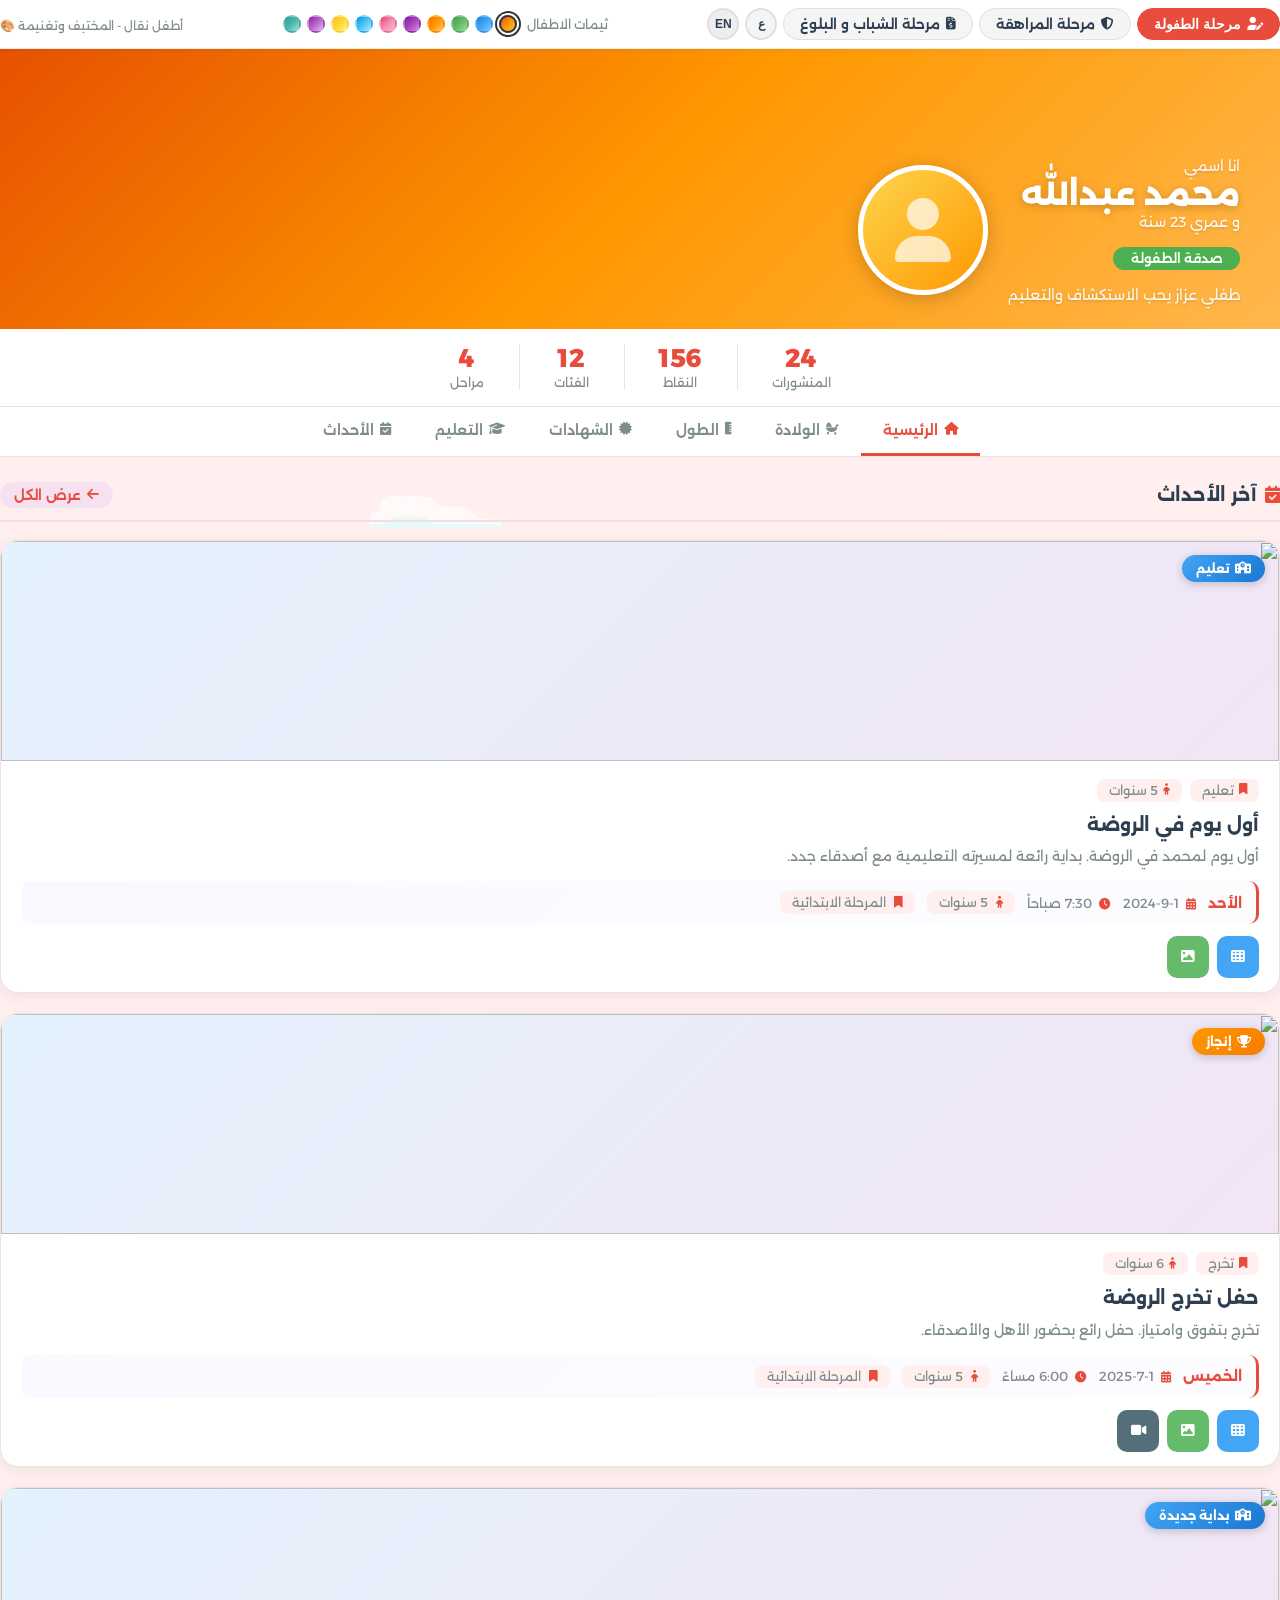
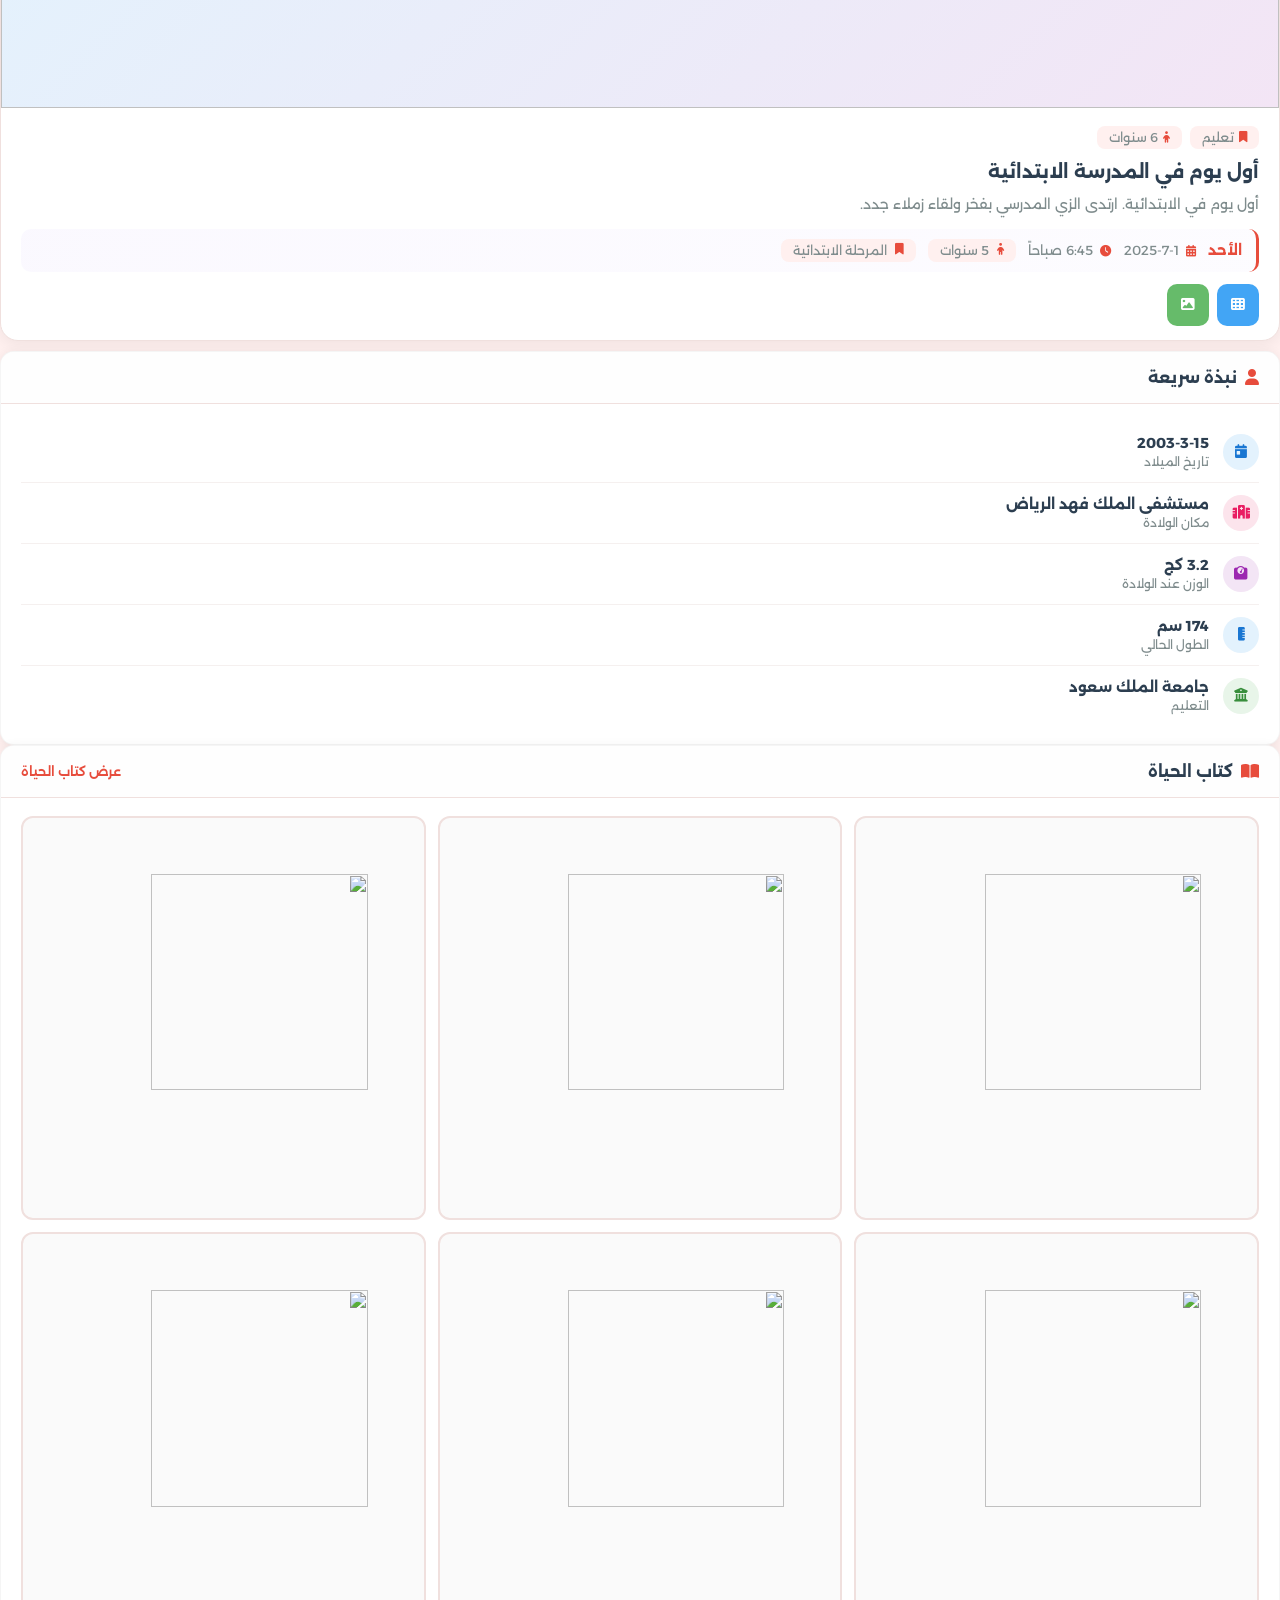
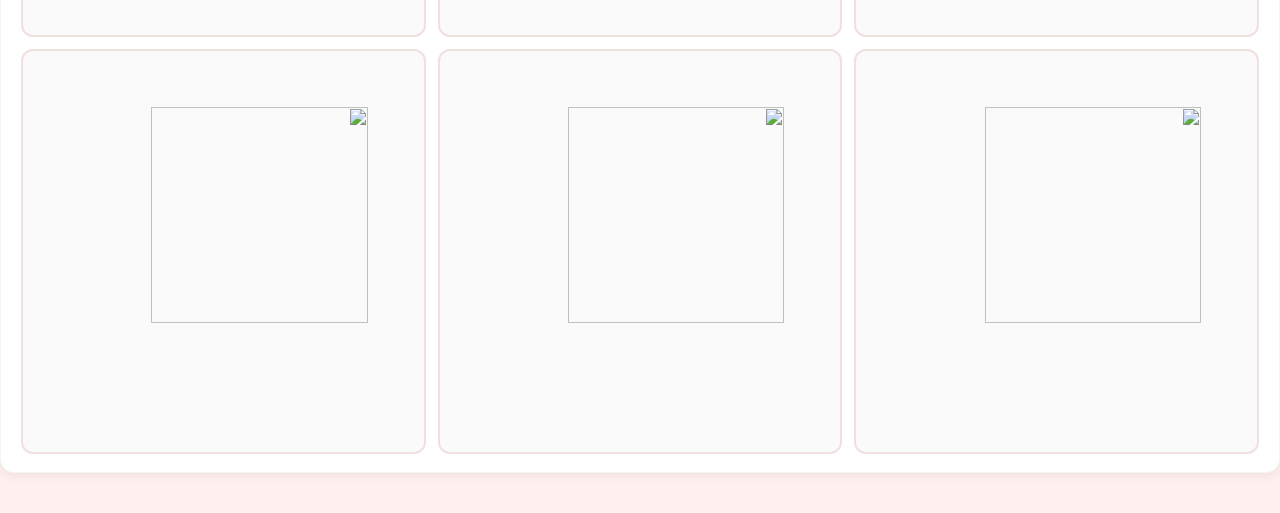
==== commit e8ffca77: "change themes" ====
--- a/index.html
+++ b/index.html
@@ -29,11 +29,8 @@
                     <a href="#" class="nav-btn" data-translate="navAttendance">
                         <i class="fas fa-shield-alt"></i> مرحلة المراهقة
                     </a>
-                    <a href="#" class="nav-btn" data-translate="navSeller">
-                        <i class="fas fa-user"></i>مرحلة الشباب 
-                    </a>
                     <a href="#" class="nav-btn" data-translate="navExpenses">
-                        <i class="fas fa-file-invoice-dollar"></i> مرحلة البلوغ
+                        <i class="fas fa-file-invoice-dollar"></i> مرحلة الشباب و البلوغ
                     </a>
                     <button class="lang-btn" id="langBtnAr" onclick="toggleLanguage()">ع</button>
                     <button class="lang-btn lang-btn-en" id="langBtnEn" onclick="toggleLanguage()">EN</button>
@@ -70,7 +67,18 @@
             <!-- Rainbow arc decoration -->
         </div>
 
-
+        <!-- Kids Decoration — bottom-left (RTL) / bottom-right (LTR) -->
+        <div class="cover-kids-deco">
+            <div class="deco-rocket">
+                <i class="fas fa-rocket"></i>
+            </div>
+            <div class="deco-star deco-star-1"><i class="fas fa-star"></i></div>
+            <div class="deco-star deco-star-2"><i class="fas fa-star"></i></div>
+            <div class="deco-star deco-star-3"><i class="fas fa-star"></i></div>
+            <div class="deco-cloud deco-cloud-1"><i class="fas fa-cloud"></i></div>
+            <div class="deco-cloud deco-cloud-2"><i class="fas fa-cloud"></i></div>
+            <div class="deco-planet"><i class="fas fa-globe-americas"></i></div>
+        </div>
 
         <!-- Profile Info overlay at bottom-right of cover -->
         <div class="cover-profile-info">
@@ -160,7 +168,7 @@
                                          data-evt-badge-class="evt-education"
                                          data-evt-stage="5 سنوات"
                                          data-evt-day="الأحد"
-                                         data-evt-date="1 سبتمبر 2024"
+                                         data-evt-date="2024-9-1"
                                          data-evt-time="7:30 صباحاً"
                                          data-evt-desc="أول يوم لمحمد في الروضة الدولية. كان متحمساً ومتوتراً قليلاً لكنه سرعان ما تأقلم مع زملائه الجدد. بداية رائعة لمسيرته التعليمية."
                                          data-evt-photos='["https://images.unsplash.com/photo-1503676260728-1c00da094a0b?w=800&h=500&fit=crop","https://images.unsplash.com/photo-1577896851231-70ef18881754?w=800&h=500&fit=crop"]'
@@ -179,8 +187,11 @@
                                                 <p class="event-card-desc">أول يوم لمحمد في الروضة. بداية رائعة لمسيرته التعليمية مع أصدقاء جدد.</p>
                                                 <div class="event-date-row">
                                                     <span class="event-day-name">الأحد</span>
-                                                    <span><i class="fas fa-calendar-alt"></i> 1 سبتمبر 2024</span>
+                                                    <span><i class="fas fa-calendar-alt"></i> 2024-9-1</span>
                                                     <span><i class="fas fa-clock"></i> 7:30 صباحاً</span>
+                                                    <span class="event-meta-tag"><i class="fas fa-child"></i> 5 سنوات</span>
+                                                    <span class="event-meta-tag"><i class="fas fa-bookmark"></i> المرحلة الابتدائية</span>
+
                                                 </div>
                                                 <div class="post-media-btns">
                                                     <button class="media-btn media-btn-blue evt-btn-details" title="التفاصيل"><i class="fas fa-th"></i></button>
@@ -198,7 +209,7 @@
                                          data-evt-badge-class="evt-milestone"
                                          data-evt-stage="6 سنوات"
                                          data-evt-day="الخميس"
-                                         data-evt-date="20 يونيو 2025"
+                                         data-evt-date="2022-5-7 "
                                          data-evt-time="6:00 مساءً"
                                          data-evt-desc="تخرج محمد من الروضة بتفوق وامتياز. حفل رائع بحضور الأهل والأصدقاء تضمن عروض مسرحية وأناشيد. لحظات فخر واعتزاز."
                                          data-evt-photos='["https://images.unsplash.com/photo-1627556704290-2b1f5853ff78?w=800&h=500&fit=crop","https://images.unsplash.com/photo-1544776193-352d25ca82cd?w=800&h=500&fit=crop"]'
@@ -217,8 +228,10 @@
                                                 <p class="event-card-desc">تخرج بتفوق وامتياز. حفل رائع بحضور الأهل والأصدقاء.</p>
                                                 <div class="event-date-row">
                                                     <span class="event-day-name">الخميس</span>
-                                                    <span><i class="fas fa-calendar-alt"></i> 20 يونيو 2025</span>
+                                                    <span><i class="fas fa-calendar-alt"></i> 2025-7-1</span>
                                                     <span><i class="fas fa-clock"></i> 6:00 مساءً</span>
+                                                                                                        <span class="event-meta-tag"><i class="fas fa-child"></i> 5 سنوات</span>
+                                                    <span class="event-meta-tag"><i class="fas fa-bookmark"></i> المرحلة الابتدائية</span>
                                                 </div>
                                                 <div class="post-media-btns">
                                                     <button class="media-btn media-btn-blue evt-btn-details" title="التفاصيل"><i class="fas fa-th"></i></button>
@@ -237,7 +250,7 @@
                                          data-evt-badge-class="evt-education"
                                          data-evt-stage="6 سنوات"
                                          data-evt-day="الأحد"
-                                         data-evt-date="7 سبتمبر 2025"
+                                         data-evt-date="2022-5-7 "
                                          data-evt-time="6:45 صباحاً"
                                          data-evt-desc="أول يوم لمحمد في المرحلة الابتدائية بمدرسة النخبة الأهلية. ارتدى الزي المدرسي بفخر وكان متحمساً للقاء معلمه الجديد وزملائه."
                                          data-evt-photos='["https://images.unsplash.com/photo-1580582932707-520aed937b7b?w=800&h=500&fit=crop","https://images.unsplash.com/photo-1497633762265-9d179a990aa6?w=800&h=500&fit=crop"]'
@@ -256,8 +269,10 @@
                                                 <p class="event-card-desc">أول يوم في الابتدائية. ارتدى الزي المدرسي بفخر ولقاء زملاء جدد.</p>
                                                 <div class="event-date-row">
                                                     <span class="event-day-name">الأحد</span>
-                                                    <span><i class="fas fa-calendar-alt"></i> 7 سبتمبر 2025</span>
+                                                    <span><i class="fas fa-calendar-alt"></i> 2025-7-1</span>
                                                     <span><i class="fas fa-clock"></i> 6:45 صباحاً</span>
+                                                                                                        <span class="event-meta-tag"><i class="fas fa-child"></i> 5 سنوات</span>
+                                                    <span class="event-meta-tag"><i class="fas fa-bookmark"></i> المرحلة الابتدائية</span>
                                                 </div>
                                                 <div class="post-media-btns">
                                                     <button class="media-btn media-btn-blue evt-btn-details" title="التفاصيل"><i class="fas fa-th"></i></button>
@@ -312,7 +327,7 @@
                                             <div class="birth-info-icon birth-icon-pink"><i class="fas fa-calendar-day"></i></div>
                                             <div class="birth-info-detail">
                                                 <span class="birth-info-label" data-translate="birthDateLabel">تاريخ الولادة</span>
-                                                <span class="birth-info-value" id="birthDateVal">15 مارس 2019 (عشرون سنة)</span>
+                                                <span class="birth-info-value" id="birthDateVal">2019-7-15 (عشرون سنة)</span>
                                             </div>
                                         </div>
                                         <div class="birth-info-item">
@@ -442,10 +457,10 @@
                                         <div class="measurement-card">
                                             <div class="measurement-day">
                                                 <span class="day-name">الثلاثاء</span>
-                                                <span class="day-date"><i class="fas fa-calendar-alt" style="margin-left:4px;font-size:0.7rem"></i> 15 مارس 2020</span>
+                                                <span class="day-date"><i class="fas fa-calendar-alt" style="margin-left:4px;font-size:0.7rem"></i> 2025-3-15</span>
                                                 <span class="day-time"><i class="fas fa-clock" style="margin-left:4px;font-size:0.7rem"></i> 10:30 صباحاً</span>
                                                 <div class="measurement-note" style="font-size:0.7rem;color:#888;margin-top:4px">
-                                                    <i class="fas fa-edit" style="margin-left:4px;color:#aaa"></i> تم التسجيل: الثلاثاء 15 مارس 2020 – 11:00 صباحاً
+                                                    <i class="fas fa-edit" style="margin-left:4px;color:#aaa"></i> تم التسجيل: الثلاثاء 15-3-2025 – 11:00 صباحاً
                                                 </div>
                                             </div>
                                             <div class="measurement-body">
@@ -461,6 +476,14 @@
                                                         <span class="measure-stat-val">12</span>
                                                         <span class="measure-stat-unit">كج</span>
                                                     </div>
+                                                                                                        <div class="d=flex gap-2 wrap">
+                                                    <div class="measure-stat">
+                                                        <span class="event-meta-tag"><i class="fas fa-child"></i> 5 سنوات</span>
+                                                    </div>
+                                                    <div class="measure-stat mt-3">
+                                                        <span class="event-meta-tag"><i class="fas fa-bookmark"></i> المرحلة الابتدائية</span>
+                                                    </div>
+                                                    </div>
                                                 </div>
                                                 <div class="measurement-image-wrap" style="cursor:pointer;">
                                                     <img src="https://images.unsplash.com/photo-1503454537195-1dcabb73ffb9?w=400&h=250&fit=crop" alt="measurement" class="measurement-photo" style="width:100%;border-radius:10px;margin-top:10px;transition:transform 0.2s;">
@@ -474,10 +497,10 @@
                                         <div class="measurement-card">
                                             <div class="measurement-day">
                                                 <span class="day-name">الخميس</span>
-                                                <span class="day-date"><i class="fas fa-calendar-alt" style="margin-left:4px;font-size:0.7rem"></i> 20 مارس 2022</span>
+                                                <span class="day-date"><i class="fas fa-calendar-alt" style="margin-left:4px;font-size:0.7rem"></i> 2025-3-20</span>
                                                 <span class="day-time"><i class="fas fa-clock" style="margin-left:4px;font-size:0.7rem"></i> 9:00 صباحاً</span>
                                                 <div class="measurement-note" style="font-size:0.7rem;color:#888;margin-top:4px">
-                                                    <i class="fas fa-edit" style="margin-left:4px;color:#aaa"></i> تم التسجيل: الخميس 20 مارس 2022 – 9:15 صباحاً
+                                                    <i class="fas fa-edit" style="margin-left:4px;color:#aaa"></i> تم التسجيل: الثلاثاء 15-3-2025 – 11:00 صباحاً
                                                 </div>
                                             </div>
                                             <div class="measurement-body">
@@ -493,6 +516,14 @@
                                                         <span class="measure-stat-val">15.5</span>
                                                         <span class="measure-stat-unit">كج</span>
                                                     </div>
+                                                                                                        <div class="d=flex gap-2 wrap">
+                                                    <div class="measure-stat">
+                                                        <span class="event-meta-tag"><i class="fas fa-child"></i> 5 سنوات</span>
+                                                    </div>
+                                                    <div class="measure-stat mt-3">
+                                                        <span class="event-meta-tag"><i class="fas fa-bookmark"></i> المرحلة الابتدائية</span>
+                                                    </div>
+                                                    </div>
                                                 </div>
                                                 <div class="measurement-image-wrap" style="cursor:pointer;">
                                                     <img src="https://images.unsplash.com/photo-1515488764276-beab7607c1e6?w=400&h=250&fit=crop" alt="measurement" class="measurement-photo" style="width:100%;border-radius:10px;margin-top:10px;transition:transform 0.2s;">
@@ -506,10 +537,10 @@
                                         <div class="measurement-card">
                                             <div class="measurement-day">
                                                 <span class="day-name">الجمعة</span>
-                                                <span class="day-date"><i class="fas fa-calendar-alt" style="margin-left:4px;font-size:0.7rem"></i> 5 مارس 2026</span>
+                                                <span class="day-date"><i class="fas fa-calendar-alt" style="margin-left:4px;font-size:0.7rem"></i> 2026-3-15</span>
                                                 <span class="day-time"><i class="fas fa-clock" style="margin-left:4px;font-size:0.7rem"></i> 4:00 مساءً</span>
                                                 <div class="measurement-note" style="font-size:0.7rem;color:#888;margin-top:4px">
-                                                    <i class="fas fa-edit" style="margin-left:4px;color:#aaa"></i> تم التسجيل: الجمعة 5 مارس 2026 – 4:20 مساءً
+                                                    <i class="fas fa-edit" style="margin-left:4px;color:#aaa"></i> تم التسجيل: الثلاثاء 15-3-2025 – 11:00 صباحاً
                                                 </div>
                                             </div>
                                             <div class="measurement-body">
@@ -525,6 +556,14 @@
                                                         <span class="measure-stat-val">19</span>
                                                         <span class="measure-stat-unit">كج</span>
                                                     </div>
+                                                                                                        <div class="d=flex gap-2 wrap">
+                                                    <div class="measure-stat">
+                                                        <span class="event-meta-tag"><i class="fas fa-child"></i> 5 سنوات</span>
+                                                    </div>
+                                                    <div class="measure-stat mt-3">
+                                                        <span class="event-meta-tag"><i class="fas fa-bookmark"></i> المرحلة الابتدائية</span>
+                                                    </div>
+                                                    </div>
                                                 </div>
                                                 <div class="measurement-image-wrap" style="cursor:pointer;">
                                                     <img src="https://images.unsplash.com/photo-1476703993599-0035a21b17a9?w=400&h=250&fit=crop" alt="measurement" class="measurement-photo" style="width:100%;border-radius:10px;margin-top:10px;transition:transform 0.2s;">
@@ -561,7 +600,7 @@
                                          data-cert-place="روضة الأزهار - الرياض"
                                          data-cert-details="تخرج محمد من مرحلة رياض الأطفال بتفوق وامتياز. أقيم حفل تخرج مميز تضمن عروضاً مسرحية وأناشيد جميلة بحضور جميع أولياء الأمور. لحظات فخر لا تُنسى."
                                          data-cert-day="الخميس"
-                                         data-cert-date="20 يونيو 2024"
+                                         data-cert-date="10-5-2007"
                                          data-cert-time="6:00 مساءً"
                                          data-cert-badge="تخرج"
                                          data-cert-photos='["https://images.unsplash.com/photo-1627556704290-2b1f5853ff78?w=800&h=500&fit=crop","https://images.unsplash.com/photo-1544776193-352d25ca82cd?w=800&h=500&fit=crop","https://images.unsplash.com/photo-1577896851231-70ef18881754?w=800&h=500&fit=crop"]'
@@ -572,12 +611,18 @@
                                                 <span class="cert-badge cert-badge-grad"><i class="fas fa-graduation-cap"></i> تخرج</span>
                                             </div>
                                             <div class="cert-card-body">
+                                                <div class="mb-3">
+                                                    <span class="event-meta-tag"><i class="fas fa-child"></i> 5 سنوات</span>
+                                                    <span class="event-meta-tag"><i class="fas fa-bookmark"></i> المرحلة الابتدائية</span>
+                                                </div>
                                                 <h4 class="cert-title"><i class="fas fa-graduation-cap" style="color:#7c4dff;margin-left:6px"></i> شهادة التخرج من الروضة</h4>
                                                 <p class="cert-place"><i class="fas fa-map-marker-alt"></i> روضة الأزهار - الرياض</p>
                                                 <div class="cert-date-info">
                                                     <span class="cert-day-name">الخميس</span>
-                                                    <span class="cert-date"><i class="fas fa-calendar-alt"></i> 20 يونيو 2024</span>
+                                                    <span class="cert-date"><i class="fas fa-calendar-alt"></i> 2024-4-21 </span>
                                                     <span class="cert-time"><i class="fas fa-clock"></i> 6:00 مساءً</span>
+                                                                                                                                                            <span class="event-meta-tag"><i class="fas fa-child"></i> 5 سنوات</span>
+                                                    <span class="event-meta-tag"><i class="fas fa-bookmark"></i> المرحلة الابتدائية</span>
                                                 </div>
                                                 <div class="post-media-btns">
                                                     <button class="media-btn media-btn-blue cert-btn-details" title="التفاصيل"><i class="fas fa-th"></i></button>
@@ -594,7 +639,7 @@
                                          data-cert-place="حلقات مسجد الراجحي - الرياض"
                                          data-cert-details="أتمّ محمد حفظ 10 أجزاء من القرآن الكريم بتقدير ممتاز. تم تكريمه من إمام المسجد بحضور والديه. إنجاز عظيم يستحق التوثيق والاحتفاء."
                                          data-cert-day="الجمعة"
-                                         data-cert-date="5 رمضان 1446"
+                                         data-cert-date="10-5-1999"
                                          data-cert-time="بعد صلاة الجمعة"
                                          data-cert-badge="تكريم"
                                          data-cert-photos='["https://images.unsplash.com/photo-1609599006353-e629aaabfeae?w=800&h=500&fit=crop","https://images.unsplash.com/photo-1585036156171-384164a8c6c4?w=800&h=500&fit=crop"]'
@@ -605,12 +650,18 @@
                                                 <span class="cert-badge cert-badge-honor"><i class="fas fa-medal"></i> تكريم</span>
                                             </div>
                                             <div class="cert-card-body">
+                                                <div class="mb-3">
+                                                    <span class="event-meta-tag"><i class="fas fa-child"></i> 5 سنوات</span>
+                                                    <span class="event-meta-tag"><i class="fas fa-bookmark"></i> المرحلة الابتدائية</span>
+                                                </div>
                                                 <h4 class="cert-title"><i class="fas fa-quran" style="color:#00897b;margin-left:6px"></i> شهادة حفظ القرآن</h4>
                                                 <p class="cert-place"><i class="fas fa-map-marker-alt"></i> حلقات مسجد الراجحي - الرياض</p>
                                                 <div class="cert-date-info">
                                                     <span class="cert-day-name">الجمعة</span>
-                                                    <span class="cert-date"><i class="fas fa-calendar-alt"></i> 5 رمضان 1446</span>
+                                                    <span class="cert-date"><i class="fas fa-calendar-alt"></i> 2024-4-21 </span>
                                                     <span class="cert-time"><i class="fas fa-clock"></i> بعد صلاة الجمعة</span>
+                                                                                                                                                            <span class="event-meta-tag"><i class="fas fa-child"></i> 5 سنوات</span>
+                                                    <span class="event-meta-tag"><i class="fas fa-bookmark"></i> المرحلة الابتدائية</span>
                                                 </div>
                                                 <div class="post-media-btns">
                                                     <button class="media-btn media-btn-blue cert-btn-details" title="التفاصيل"><i class="fas fa-th"></i></button>
@@ -691,7 +742,7 @@
                                                 <div class="edu-event-item" data-event-type="تكريم"
                                                      data-event-title="طفل الشهر"
                                                      data-event-details="اختاره المعلمون لأسلوبه الرائع في التعامل مع زملائه وحرصه على المشاركة في الأنشطة الصفية."
-                                                     data-event-date="28/12/2023"
+                                                     data-event-date="2023-3-18"
                                                      data-event-photos='["https://images.unsplash.com/photo-1503676260728-1c00da094a0b?w=800&h=500&fit=crop","https://images.unsplash.com/photo-1571019613454-1cb2f99b2d8b?w=800&h=500&fit=crop"]'>
                                                     <span class="edu-event-dot" style="background:#ff9800;"></span>
                                                     <div class="edu-event-content">
@@ -699,8 +750,9 @@
                                                             <strong>طفل الشهر</strong>
                                                             <span class="edu-event-badge-mini" style="background:#fff3e0;color:#e65100;">تكريم</span>
                                                         </div>
-                                                        <p>اختاره المعلمون لأسلوبه الرائع</p>
-                                                        <span class="edu-event-date-small"><i class="fas fa-calendar-alt"></i> 28/12/2023</span>
+                                                        <p>اختاره المعلمون لأسلوبه الرائع</p>                 
+                                                        <span class="edu-event-date-small">الخميس</span>
+                                                        <span class="edu-event-date-small"><i class="fas fa-calendar-alt"></i>25-3-2003</span>
                                                     </div>
                                                     <div class="post-media-btns">
                                                         <button class="media-btn media-btn-blue edu-btn-details" title="التفاصيل"><i class="fas fa-th"></i></button>
@@ -720,7 +772,8 @@
                                                             <span class="edu-event-badge-mini" style="background:#ede7f6;color:#4a148c;">حفلة</span>
                                                         </div>
                                                         <p>احتفل أصدقاؤه بعيد ميلاده</p>
-                                                        <span class="edu-event-date-small"><i class="fas fa-calendar-alt"></i> 15/03/2024</span>
+                                                        <span class="edu-event-date-small">الخميس</span>
+                                                        <span class="edu-event-date-small"><i class="fas fa-calendar-alt"></i> 25-3-2003</span>
                                                     </div>
                                                     <div class="post-media-btns">
                                                         <button class="media-btn media-btn-blue edu-btn-details" title="التفاصيل"><i class="fas fa-th"></i></button>
@@ -774,7 +827,9 @@
                                                             <span class="edu-event-badge-mini" style="background:#e8f5e9;color:#1b5e20;">تخرج</span>
                                                         </div>
                                                         <p>تخرج بتفوق وامتياز من الروضة</p>
-                                                        <span class="edu-event-date-small"><i class="fas fa-calendar-alt"></i> 20/06/2025</span>
+                                                                                                                
+                                                        <span class="edu-event-date-small">الخميس</span>
+                                                        <span class="edu-event-date-small"><i class="fas fa-calendar-alt"></i> 25-3-2003</span>
                                                     </div>
                                                     <div class="post-media-btns">
                                                         <button class="media-btn media-btn-blue edu-btn-details" title="التفاصيل"><i class="fas fa-th"></i></button>
@@ -840,7 +895,8 @@
                                                             <span class="edu-event-badge-mini" style="background:#fff3e0;color:#e65100;">تكريم</span>
                                                         </div>
                                                         <p>تكريم كأفضل طالب في الصف</p>
-                                                        <span class="edu-event-date-small"><i class="fas fa-calendar-alt"></i> 15/01/2026</span>
+                                                        <span class="edu-event-date-small">الخميس</span>
+                                                        <span class="edu-event-date-small"><i class="fas fa-calendar-alt"></i> 25-3-2003</span>
                                                     </div>
                                                     <div class="post-media-btns">
                                                         <button class="media-btn media-btn-blue edu-btn-details" title="التفاصيل"><i class="fas fa-th"></i></button>
@@ -967,7 +1023,7 @@
                                          data-evt-badge-class="evt-milestone"
                                          data-evt-stage="الطفولة المبكرة"
                                          data-evt-day="الأحد"
-                                         data-evt-date="15 مارس 2020"
+                                         data-evt-date="2022-5-7 "
                                          data-evt-time="3:30 مساءً"
                                          data-evt-desc="خطا محمد أولى خطواته بمفرده اليوم! كانت لحظة مذهلة ومؤثرة للعائلة بأكملها. بدأ بالمشي متمسكاً بالأثاث ثم تجرأ وخطا 5 خطوات بمفرده نحو والدته."
                                          data-evt-photos='["https://images.unsplash.com/photo-1519340333755-56e9c1d3611c?w=800&h=500&fit=crop","https://images.unsplash.com/photo-1515488764276-beab7607c1e6?w=800&h=500&fit=crop","https://images.unsplash.com/photo-1503454537195-1dcabb73ffb9?w=800&h=500&fit=crop"]'
@@ -986,8 +1042,10 @@
                                                 <p class="event-card-desc">خطا محمد أولى خطواته بمفرده اليوم! كانت لحظة مذهلة ومؤثرة للعائلة بأكملها.</p>
                                                 <div class="event-date-row">
                                                     <span class="event-day-name">الأحد</span>
-                                                    <span><i class="fas fa-calendar-alt"></i> 15 مارس 2020</span>
+                                                    <span><i class="fas fa-calendar-alt"></i> 2020-3-15</span>
                                                     <span><i class="fas fa-clock"></i> 3:30 مساءً</span>
+                                                                                                        <span class="event-meta-tag"><i class="fas fa-child"></i> 5 سنوات</span>
+                                                    <span class="event-meta-tag"><i class="fas fa-bookmark"></i> المرحلة الابتدائية</span>
                                                 </div>
                                                 <div class="post-media-btns">
                                                     <button class="media-btn media-btn-blue evt-btn-details" title="التفاصيل"><i class="fas fa-th"></i></button>
@@ -1005,7 +1063,7 @@
                                          data-evt-badge-class="evt-medical"
                                          data-evt-stage="سنة واحدة"
                                          data-evt-day="الثلاثاء"
-                                         data-evt-date="8 أبريل 2020"
+                                         data-evt-date="2022-5-7 "
                                          data-evt-time="10:00 صباحاً"
                                          data-evt-desc="أكمل محمد جميع التطعيمات الأساسية المقررة لعمر السنة الأولى. الطبيب أكد أن نموه طبيعي وصحته ممتازة. وزنه 10.5 كجم وطوله 76 سم."
                                          data-evt-photos='["https://images.unsplash.com/photo-1631217868264-e5b90bb7e133?w=800&h=500&fit=crop","https://images.unsplash.com/photo-1587854692152-cbe660dbde88?w=800&h=500&fit=crop","https://images.unsplash.com/photo-1584515933487-779824d29309?w=800&h=500&fit=crop"]'
@@ -1024,8 +1082,10 @@
                                                 <p class="event-card-desc">أكمل محمد جميع التطعيمات الأساسية. الطبيب أكد أن نموه طبيعي وصحته ممتازة.</p>
                                                 <div class="event-date-row">
                                                     <span class="event-day-name">الثلاثاء</span>
-                                                    <span><i class="fas fa-calendar-alt"></i> 8 أبريل 2020</span>
+                                                    <span><i class="fas fa-calendar-alt"></i> 2020-8-4</span>
                                                     <span><i class="fas fa-clock"></i> 10:00 صباحاً</span>
+                                                                                                        <span class="event-meta-tag"><i class="fas fa-child"></i> 5 سنوات</span>
+                                                    <span class="event-meta-tag"><i class="fas fa-bookmark"></i> المرحلة الابتدائية</span>
                                                 </div>
                                                 <div class="post-media-btns">
                                                     <button class="media-btn media-btn-blue evt-btn-details" title="التفاصيل"><i class="fas fa-th"></i></button>
@@ -1043,7 +1103,7 @@
                                          data-evt-badge-class="evt-social"
                                          data-evt-stage="3 سنوات"
                                          data-evt-day="السبت"
-                                         data-evt-date="22 يوليو 2022"
+                                         data-evt-date="2022-5-7 "
                                          data-evt-time="5:00 مساءً"
                                          data-evt-desc="احتفال كبير بعيد ميلاد محمد الثالث مع العائلة والأصدقاء. حضر 25 طفلاً من روضة الأطفال. كعكة جميلة على شكل سيارة. محمد سعيد جداً!"
                                          data-evt-photos='["https://images.unsplash.com/photo-1530023367847-a683933f4172?w=800&h=500&fit=crop","https://images.unsplash.com/photo-1464349095431-e9a21285b5f3?w=800&h=500&fit=crop","https://images.unsplash.com/photo-1558618666-fcd25c85cd64?w=800&h=500&fit=crop","https://images.unsplash.com/photo-1513151233558-d860c5398176?w=800&h=500&fit=crop"]'
@@ -1062,8 +1122,10 @@
                                                 <p class="event-card-desc">احتفال كبير مع العائلة والأصدقاء. كعكة جميلة وألعاب ومسابقات وهدايا.</p>
                                                 <div class="event-date-row">
                                                     <span class="event-day-name">السبت</span>
-                                                    <span><i class="fas fa-calendar-alt"></i> 22 يوليو 2022</span>
+                                                    <span><i class="fas fa-calendar-alt"></i> 2020-8-4</span>
                                                     <span><i class="fas fa-clock"></i> 5:00 مساءً</span>
+                                                                                                        <span class="event-meta-tag"><i class="fas fa-child"></i> 5 سنوات</span>
+                                                    <span class="event-meta-tag"><i class="fas fa-bookmark"></i> المرحلة الابتدائية</span>
                                                 </div>
                                                 <div class="post-media-btns">
                                                     <button class="media-btn media-btn-blue evt-btn-details" title="التفاصيل"><i class="fas fa-th"></i></button>
@@ -1082,7 +1144,7 @@
                                          data-evt-badge-class="evt-family"
                                          data-evt-stage="4 سنوات"
                                          data-evt-day="الخميس"
-                                         data-evt-date="12 سبتمبر 2023"
+                                         data-evt-date="2022-5-7 "
                                          data-evt-time="طوال اليوم"
                                          data-evt-desc="رحلة عائلية لا تُنسى إلى شاطئ البحر الأحمر. محمد رأى البحر للمرة الأولى وكان متحمساً جداً. لعب بالرمل، جمع الأصداف، وسبح مع والده. 3 أيام رائعة في جدة."
                                          data-evt-photos='["https://images.unsplash.com/photo-1509099863731-ef4bff19e808?w=800&h=500&fit=crop","https://images.unsplash.com/photo-1507525428034-b723cf961d3e?w=800&h=500&fit=crop","https://images.unsplash.com/photo-1519046904884-53103b34b206?w=800&h=500&fit=crop"]'
@@ -1101,8 +1163,10 @@
                                                 <p class="event-card-desc">رحلة عائلية لا تُنسى إلى البحر الأحمر. لعب بالرمل وسبح مع والده.</p>
                                                 <div class="event-date-row">
                                                     <span class="event-day-name">الخميس</span>
-                                                    <span><i class="fas fa-calendar-alt"></i> 12 سبتمبر 2023</span>
+                                                    <span><i class="fas fa-calendar-alt"></i> 2025-9-31 </span>
                                                     <span><i class="fas fa-clock"></i> طوال اليوم</span>
+                                                                                                        <span class="event-meta-tag"><i class="fas fa-child"></i> 5 سنوات</span>
+                                                    <span class="event-meta-tag"><i class="fas fa-bookmark"></i> المرحلة الابتدائية</span>
                                                 </div>
                                                 <div class="post-media-btns">
                                                     <button class="media-btn media-btn-blue evt-btn-details" title="التفاصيل"><i class="fas fa-th"></i></button>
@@ -1120,7 +1184,7 @@
                                          data-evt-badge-class="evt-education"
                                          data-evt-stage="5 سنوات"
                                          data-evt-day="الأحد"
-                                         data-evt-date="1 سبتمبر 2024"
+                                         data-evt-date="2022-5-7 "
                                          data-evt-time="7:30 صباحاً"
                                          data-evt-desc="أول يوم لمحمد في الروضة الدولية. كان متحمساً ومتوتراً قليلاً لكنه سرعان ما تأقلم مع زملائه الجدد. بداية رائعة لمسيرته التعليمية."
                                          data-evt-photos='["https://images.unsplash.com/photo-1503676260728-1c00da094a0b?w=800&h=500&fit=crop","https://images.unsplash.com/photo-1577896851231-70ef18881754?w=800&h=500&fit=crop"]'
@@ -1139,85 +1203,10 @@
                                                 <p class="event-card-desc">أول يوم لمحمد في الروضة. بداية رائعة لمسيرته التعليمية مع أصدقاء جدد.</p>
                                                 <div class="event-date-row">
                                                     <span class="event-day-name">الأحد</span>
-                                                    <span><i class="fas fa-calendar-alt"></i> 1 سبتمبر 2024</span>
+                                                    <span><i class="fas fa-calendar-alt"></i> 2024-9-1 </span>
                                                     <span><i class="fas fa-clock"></i> 7:30 صباحاً</span>
-                                                </div>
-                                                <div class="post-media-btns">
-                                                    <button class="media-btn media-btn-blue evt-btn-details" title="التفاصيل"><i class="fas fa-th"></i></button>
-                                                    <button class="media-btn media-btn-green evt-btn-photos" title="الصور"><i class="fas fa-image"></i></button>
-                                                </div>
-                                            </div>
-                                        </div>
-                                    </div>
-
-                                    <!-- Event 6 -->
-                                    <div class="event-card scroll-reveal" data-event-year="2025"
-                                         data-evt-title="حفل تخرج الروضة"
-                                         data-evt-type="تخرج"
-                                         data-evt-badge="إنجاز"
-                                         data-evt-badge-class="evt-milestone"
-                                         data-evt-stage="6 سنوات"
-                                         data-evt-day="الخميس"
-                                         data-evt-date="20 يونيو 2025"
-                                         data-evt-time="6:00 مساءً"
-                                         data-evt-desc="تخرج محمد من الروضة بتفوق وامتياز. حفل رائع بحضور الأهل والأصدقاء تضمن عروض مسرحية وأناشيد. لحظات فخر واعتزاز."
-                                         data-evt-photos='["https://images.unsplash.com/photo-1627556704290-2b1f5853ff78?w=800&h=500&fit=crop","https://images.unsplash.com/photo-1544776193-352d25ca82cd?w=800&h=500&fit=crop"]'
-                                         data-evt-video="https://www.w3schools.com/html/mov_bbb.mp4">
-                                        <div class="event-card-inner">
-                                            <span class="event-badge evt-milestone"><i class="fas fa-trophy"></i> إنجاز</span>
-                                            <div class="event-card-thumbnail">
-                                                <img src="https://images.unsplash.com/photo-1627556704290-2b1f5853ff78?w=600&h=300&fit=crop" alt="">
-                                            </div>
-                                            <div class="event-card-body">
-                                                <div class="event-meta-tags">
-                                                    <span class="event-meta-tag"><i class="fas fa-bookmark"></i> تخرج</span>
-                                                    <span class="event-meta-tag"><i class="fas fa-child"></i> 6 سنوات</span>
-                                                </div>
-                                                <h4 class="event-card-title">حفل تخرج الروضة</h4>
-                                                <p class="event-card-desc">تخرج بتفوق وامتياز. حفل رائع بحضور الأهل والأصدقاء.</p>
-                                                <div class="event-date-row">
-                                                    <span class="event-day-name">الخميس</span>
-                                                    <span><i class="fas fa-calendar-alt"></i> 20 يونيو 2025</span>
-                                                    <span><i class="fas fa-clock"></i> 6:00 مساءً</span>
-                                                </div>
-                                                <div class="post-media-btns">
-                                                    <button class="media-btn media-btn-blue evt-btn-details" title="التفاصيل"><i class="fas fa-th"></i></button>
-                                                    <button class="media-btn media-btn-green evt-btn-photos" title="الصور"><i class="fas fa-image"></i></button>
-                                                    <button class="media-btn media-btn-dark evt-btn-video" title="فيديو"><i class="fas fa-video"></i></button>
-                                                </div>
-                                            </div>
-                                        </div>
-                                    </div>
-
-                                    <!-- Event 7 -->
-                                    <div class="event-card scroll-reveal" data-event-year="2026"
-                                         data-evt-title="أول يوم في المدرسة الابتدائية"
-                                         data-evt-type="تعليم"
-                                         data-evt-badge="بداية جديدة"
-                                         data-evt-badge-class="evt-education"
-                                         data-evt-stage="6 سنوات"
-                                         data-evt-day="الأحد"
-                                         data-evt-date="7 سبتمبر 2025"
-                                         data-evt-time="6:45 صباحاً"
-                                         data-evt-desc="أول يوم لمحمد في المرحلة الابتدائية بمدرسة النخبة الأهلية. ارتدى الزي المدرسي بفخر وكان متحمساً للقاء معلمه الجديد وزملائه."
-                                         data-evt-photos='["https://images.unsplash.com/photo-1580582932707-520aed937b7b?w=800&h=500&fit=crop","https://images.unsplash.com/photo-1497633762265-9d179a990aa6?w=800&h=500&fit=crop"]'
-                                         data-evt-video="">
-                                        <div class="event-card-inner">
-                                            <span class="event-badge evt-education"><i class="fas fa-school"></i> بداية جديدة</span>
-                                            <div class="event-card-thumbnail">
-                                                <img src="https://images.unsplash.com/photo-1580582932707-520aed937b7b?w=600&h=300&fit=crop" alt="">
-                                            </div>
-                                            <div class="event-card-body">
-                                                <div class="event-meta-tags">
-                                                    <span class="event-meta-tag"><i class="fas fa-bookmark"></i> تعليم</span>
-                                                    <span class="event-meta-tag"><i class="fas fa-child"></i> 6 سنوات</span>
-                                                </div>
-                                                <h4 class="event-card-title">أول يوم في المدرسة الابتدائية</h4>
-                                                <p class="event-card-desc">أول يوم في الابتدائية. ارتدى الزي المدرسي بفخر ولقاء زملاء جدد.</p>
-                                                <div class="event-date-row">
-                                                    <span class="event-day-name">الأحد</span>
-                                                    <span><i class="fas fa-calendar-alt"></i> 7 سبتمبر 2025</span>
-                                                    <span><i class="fas fa-clock"></i> 6:45 صباحاً</span>
+                                                                                                        <span class="event-meta-tag"><i class="fas fa-child"></i> 5 سنوات</span>
+                                                    <span class="event-meta-tag"><i class="fas fa-bookmark"></i> المرحلة الابتدائية</span>
                                                 </div>
                                                 <div class="post-media-btns">
                                                     <button class="media-btn media-btn-blue evt-btn-details" title="التفاصيل"><i class="fas fa-th"></i></button>
@@ -1251,7 +1240,7 @@
                             <div class="info-row">
                                 <div class="info-icon"><i class="fas fa-calendar-day"></i></div>
                                 <div class="info-text">
-                                    <span class="info-value">15 مارس 2000</span>
+                                    <span class="info-value">2003-3-15</span>
                                     <span class="info-label" data-translate="labelBirthDate">تاريخ الميلاد</span>
                                 </div>
                             </div>
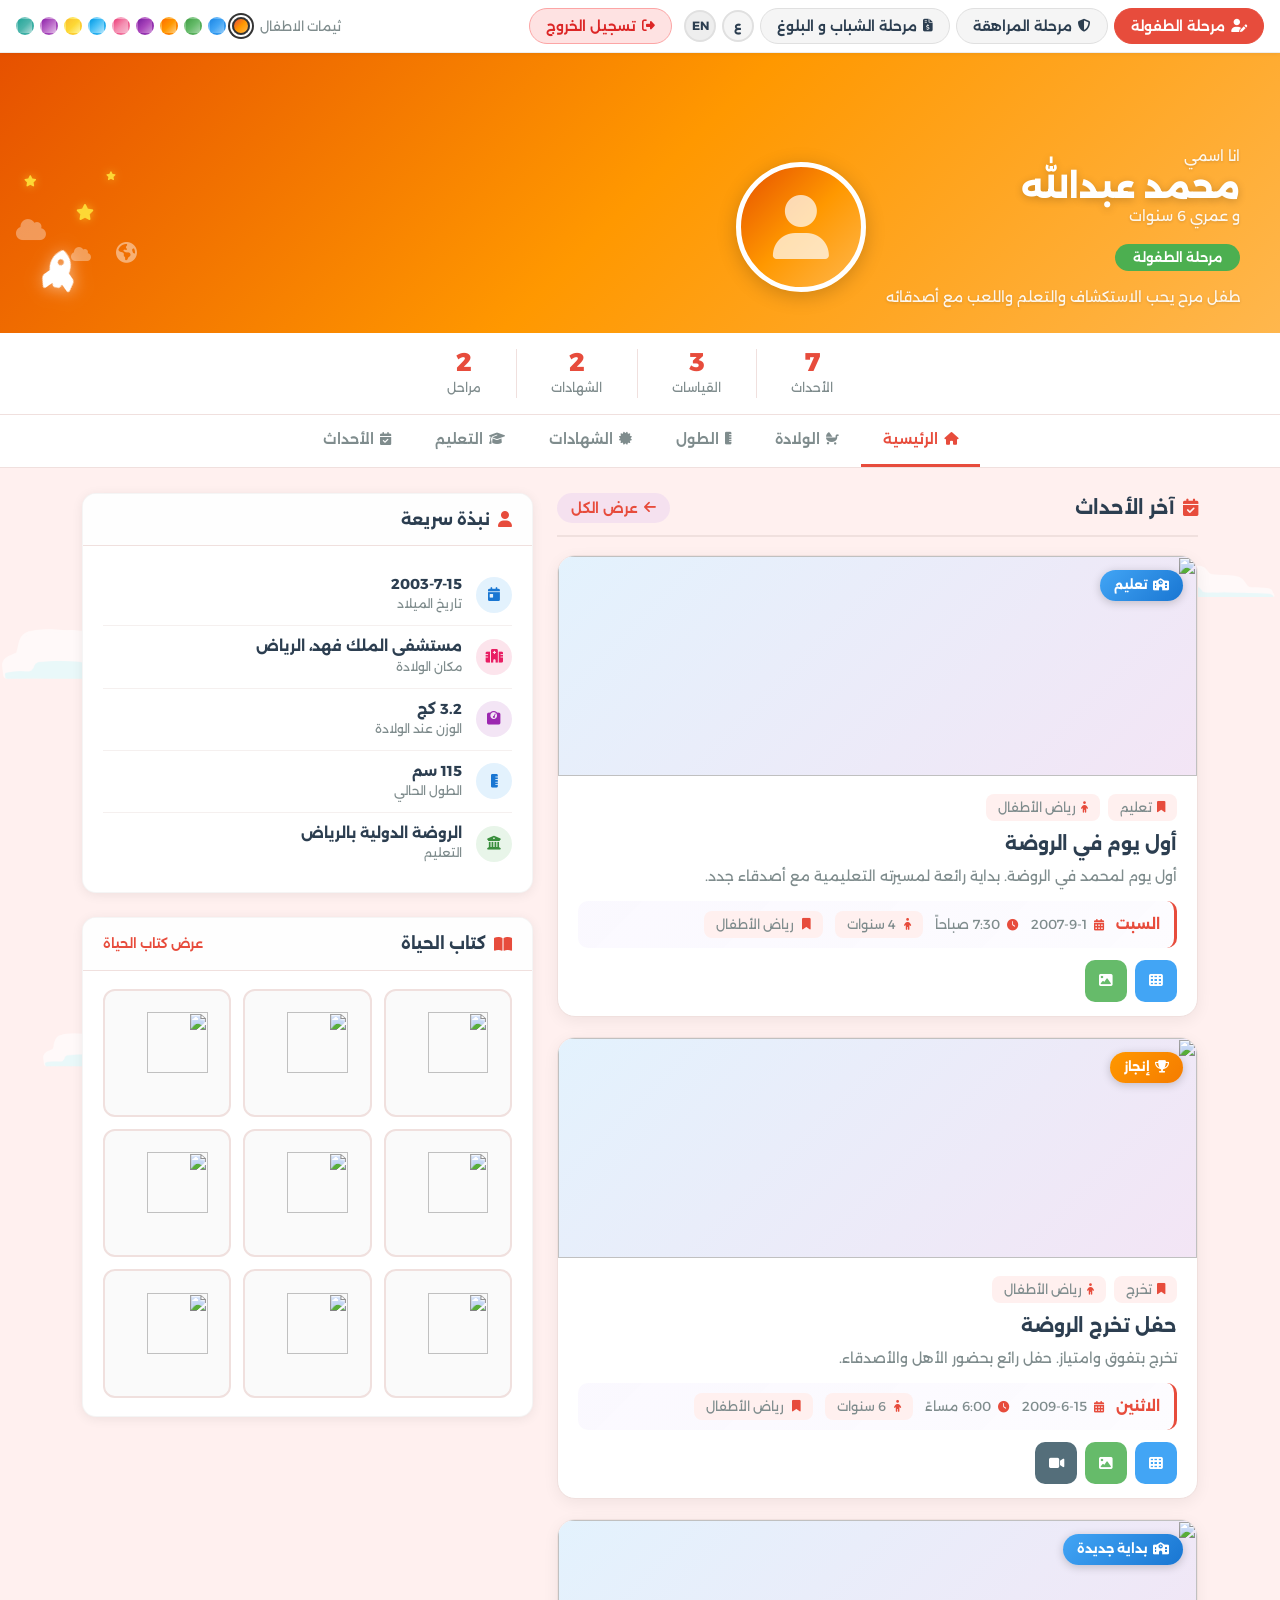
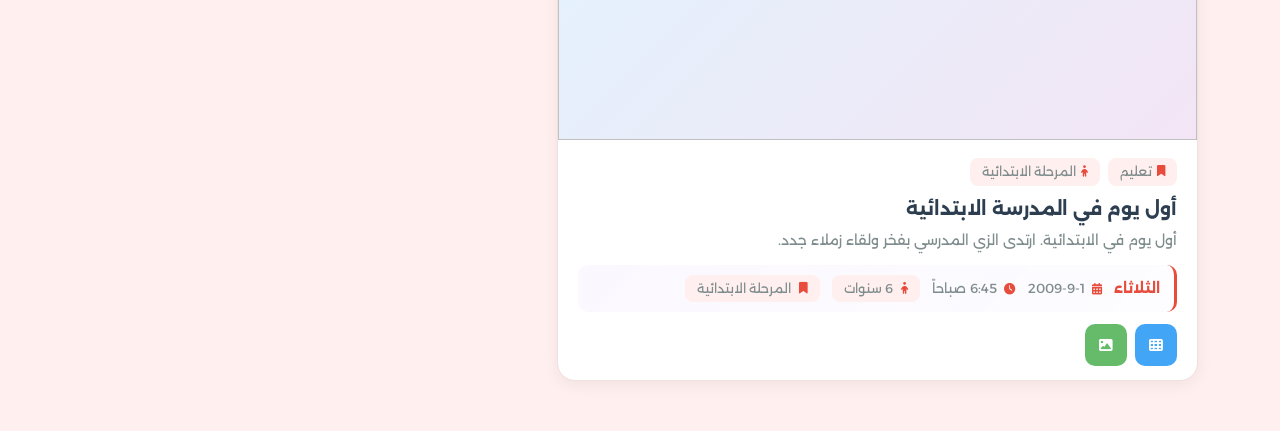
==== commit 8a24430b: "re-structure" ====
--- a/index.html
+++ b/index.html
@@ -1,2302 +1,237 @@
-﻿<!DOCTYPE html>
+<!DOCTYPE html>
 <html lang="ar" dir="rtl">
 <head>
-    <meta charset="UTF-8">
-    <meta name="viewport" content="width=device-width, initial-scale=1.0">
-    <title data-translate="pageTitle">صفحة الطفولة</title>
-    <!-- Bootstrap 5 RTL -->
-    <link href="https://cdn.jsdelivr.net/npm/bootstrap@5.3.2/dist/css/bootstrap.rtl.min.css" rel="stylesheet">
-    <!-- Font Awesome 6 -->
-    <link rel="stylesheet" href="https://cdnjs.cloudflare.com/ajax/libs/font-awesome/6.5.1/css/all.min.css">
-    <!-- Google Fonts - Alexandria & Roboto -->
-    <link rel="preconnect" href="https://fonts.googleapis.com">
-    <link rel="preconnect" href="https://fonts.gstatic.com" crossorigin>
-    <link href="https://fonts.googleapis.com/css2?family=Alexandria:wght@100..900&family=Roboto:wght@300;400;500;700;900&display=swap" rel="stylesheet">
-    <!-- Custom CSS -->
-    <link rel="stylesheet" href="css/style.css">
+  <meta charset="UTF-8">
+  <meta name="viewport" content="width=device-width, initial-scale=1.0">
+  <title data-translate="pageTitle">صفحة الطفولة</title>
+  <link href="bootstrap/css/bootstrap.rtl.min.css" rel="stylesheet">
+  <link rel="stylesheet" href="https://cdnjs.cloudflare.com/ajax/libs/font-awesome/6.5.1/css/all.min.css">
+  <link rel="preconnect" href="https://fonts.googleapis.com">
+  <link rel="preconnect" href="https://fonts.gstatic.com" crossorigin>
+  <link href="https://fonts.googleapis.com/css2?family=Alexandria:wght@100..900&family=Roboto:wght@300;400;500;700;900&display=swap" rel="stylesheet">
+  <link rel="stylesheet" href="css/style.css">
+  <link rel="stylesheet" href="css/kidsloader.css">
 </head>
 <body>
 
-    <!-- ====== TOP NAVBAR ====== -->
-    <nav class="top-navbar">
-        <div class="container-fluid px-3">
-            <div class="navbar-inner">
-                <!-- Right Side: Main nav buttons -->
-                <div class="nav-right">
-                    <button id="editProfileBtn" class="nav-btn nav-btn-primary active" data-translate="navEditProfile">
-                        <i class="fas fa-user-edit"></i> مرحلة الطفولة
-                    </button>
-                    <a href="#" class="nav-btn" data-translate="navAttendance">
-                        <i class="fas fa-shield-alt"></i> مرحلة المراهقة
-                    </a>
-                    <a href="#" class="nav-btn" data-translate="navExpenses">
-                        <i class="fas fa-file-invoice-dollar"></i> مرحلة الشباب و البلوغ
-                    </a>
-                    <button class="lang-btn" id="langBtnAr" onclick="toggleLanguage()">ع</button>
-                    <button class="lang-btn lang-btn-en" id="langBtnEn" onclick="toggleLanguage()">EN</button>
-
-                </div>
-
-                <!-- Center: Theme Picker -->
-                <div class="nav-center">
-                    <span class="color-label" data-translate="colorLabel">ثيمات الاطفال</span>
-                    <span class="color-dot active-dot" style="background:linear-gradient(135deg, #e74c3c 0%, #ff9800 50%, #ffb74d 100%);" data-theme="playfulRed" onclick="changeTheme(this)" title="Playful Red"></span>
-                    <span class="color-dot" style="background:linear-gradient(135deg, #1e88e5 0%, #42a5f5 50%, #90caf9 100%);" data-theme="oceanBlue" onclick="changeTheme(this)" title="Ocean Blue"></span>
-                    <span class="color-dot" style="background:linear-gradient(135deg, #43a047 0%, #66bb6a 50%, #a5d6a7 100%);" data-theme="forestGreen" onclick="changeTheme(this)" title="Forest Green"></span>
-                    <span class="color-dot" style="background:linear-gradient(135deg, #ff6f00 0%, #ff9800 50%, #ffcc80 100%);" data-theme="sunsetOrange" onclick="changeTheme(this)" title="Sunset Orange"></span>
-                    <span class="color-dot" style="background:linear-gradient(135deg, #7b1fa2 0%, #ab47bc 50%, #ce93d8 100%);" data-theme="purpleDreams" onclick="changeTheme(this)" title="Purple Dreams"></span>
-                    <span class="color-dot" style="background:linear-gradient(135deg, #ec407a 0%, #f48fb1 50%, #f8bbd0 100%);" data-theme="candyPink" onclick="changeTheme(this)" title="Candy Pink"></span>
-                    <span class="color-dot" style="background:linear-gradient(135deg, #039be5 0%, #4fc3f7 50%, #b3e5fc 100%);" data-theme="skyBlue" onclick="changeTheme(this)" title="Sky Blue"></span>
-                    <span class="color-dot" style="background:linear-gradient(135deg, #fbc02d 0%, #fdd835 50%, #fff59d 100%);" data-theme="sunshineYellow" onclick="changeTheme(this)" title="Sunshine Yellow"></span>
-                    <span class="color-dot" style="background:linear-gradient(135deg, #8e24aa 0%, #ba68c8 50%, #e1bee7 100%);" data-theme="berryPurple" onclick="changeTheme(this)" title="Berry Purple"></span>
-                    <span class="color-dot" style="background:linear-gradient(135deg, #26a69a 0%, #4db6ac 50%, #b2dfdb 100%);" data-theme="mintFresh" onclick="changeTheme(this)" title="Mint Fresh"></span>
-                </div>
-
-                <!-- Left Side: Info label -->
-                <div class="nav-left">
-                    <span class="info-label" data-translate="navInfoLabel">أطفل نقال - المختبف وتغنيمة 🎨</span>
-                </div>
+  <!-- ====== PAGE LOADER ====== -->
+  <div id="pageLoader" style="position:fixed;top:0;left:0;width:100%;height:100%;z-index:99999;display:flex;flex-direction:column;justify-content:center;align-items:center;background:#f0f0f0;transition:opacity 0.6s ease;">
+    <div class="cloud cloud--1"></div>
+    <div class="cloud cloud--2"></div>
+    <div class="main" style="transform:scale(0.55);">
+      <div class="owl">
+        <div class="owl__head">
+          <div class="owl__tuft owl__tuft--left"></div>
+          <div class="owl__tuft owl__tuft--right"></div>
+          <div class="owl__eye owl__eye--left"></div>
+          <div class="owl__eye owl__eye--right"></div>
+          <div class="owl__beak"></div>
+        </div>
+        <div class="owl__body"></div>
+        <div class="owl__wing owl__wing--left"></div>
+        <div class="owl__wing owl__wing--right"></div>
+        <div class="owl__foot owl__foot--left"></div>
+        <div class="owl__foot owl__foot--right"></div>
+      </div>
+    </div>
+    <h3 style="font-family:'Alexandria','Roboto',sans-serif;margin-top:1rem;color:#8c6d52;">جاري التحميل</h3>
+  </div>
+
+  <!-- ====== TOP NAVBAR ====== -->
+  <nav class="top-navbar">
+    <div class="container-fluid px-3">
+      <div class="navbar-inner">
+        <div class="nav-right">
+          <button id="editProfileBtn" class="nav-btn nav-btn-primary active" data-translate="navEditProfile">
+            <i class="fas fa-user-edit"></i> مرحلة الطفولة
+          </button>
+          <a href="teen.html" class="nav-btn" data-translate="navAttendance">
+            <i class="fas fa-shield-alt"></i> مرحلة المراهقة
+          </a>
+          <a href="adults.html" class="nav-btn" data-translate="navExpenses">
+            <i class="fas fa-file-invoice-dollar"></i> مرحلة الشباب و البلوغ
+          </a>
+          <button class="lang-btn" id="langBtnAr" onclick="toggleLanguage()">ع</button>
+          <button class="lang-btn lang-btn-en" id="langBtnEn" onclick="toggleLanguage()">EN</button>
+          <a href="pin-login.html" class="nav-btn nav-btn-logout" title="تسجيل الخروج">
+            <i class="fas fa-sign-out-alt"></i> تسجيل الخروج
+          </a>
+        </div>
+        <div class="nav-center">
+          <span class="color-label" data-translate="colorLabel">ثيمات الاطفال</span>
+          <span id="themeDots" style="display:contents"></span>
+        </div>
+      </div>
+    </div>
+  </nav>
+
+  <!-- ====== COVER / PROFILE HEADER ====== -->
+  <section class="profile-cover">
+    <div class="cover-gradient"></div>
+    <div class="cover-kids-deco">
+      <div class="deco-rocket"><i class="fas fa-rocket"></i></div>
+      <div class="deco-star deco-star-1"><i class="fas fa-star"></i></div>
+      <div class="deco-star deco-star-2"><i class="fas fa-star"></i></div>
+      <div class="deco-star deco-star-3"><i class="fas fa-star"></i></div>
+      <div class="deco-cloud deco-cloud-1"><i class="fas fa-cloud"></i></div>
+      <div class="deco-cloud deco-cloud-2"><i class="fas fa-cloud"></i></div>
+      <div class="deco-planet"><i class="fas fa-globe-americas"></i></div>
+    </div>
+    <div class="cover-profile-info">
+      <div class="cover-profile-text">
+        <p class="cover-bio">انا اسمي</p>
+        <h1 class="cover-name" data-translate="profileName">محمد عبدالله</h1>
+        <p class="cover-bio">و عمري 6 سنوات</p>
+        <div class="cover-badges" id="coverBadges">
+          <span class="cover-badge" data-translate="badgeChildhood">مرحلة الطفولة</span>
+        </div>
+        <p class="cover-bio" data-translate="profileBio">طفل مرح يحب الاستكشاف والتعلم واللعب مع أصدقائه</p>
+      </div>
+      <div class="cover-avatar">
+        <div class="avatar-circle">
+          <i class="fas fa-user avatar-icon"></i>
+        </div>
+      </div>
+    </div>
+  </section>
+
+  <!-- ====== STATS BAR ====== -->
+  <section class="stats-bar">
+    <div class="container">
+      <div class="stats-row" id="statsRow"></div>
+    </div>
+  </section>
+
+  <!-- ====== TAB NAVIGATION ====== -->
+  <section class="tab-navigation">
+    <div class="container">
+      <ul class="profile-tabs" id="profileTabs"></ul>
+    </div>
+  </section>
+
+  <!-- ====== MAIN CONTENT ====== -->
+  <section class="main-content">
+    <div class="container">
+      <div class="row g-4">
+        <div class="col-lg-7">
+          <div class="tab-panels">
+            <div class="tab-panel active" id="tab-home"></div>
+            <div class="tab-panel" id="tab-birth"></div>
+            <div class="tab-panel" id="tab-height"></div>
+            <div class="tab-panel" id="tab-certificates"></div>
+            <div class="tab-panel" id="tab-education"></div>
+            <div class="tab-panel" id="tab-info"></div>
+          </div>
+        </div>
+        <div class="col-lg-5">
+          <div class="sidebar-card mb-4 scroll-reveal-right">
+            <div class="sidebar-header">
+              <h5><i class="fas fa-user"></i> <span data-translate="sidebarQuickInfo">نبذة سريعة</span></h5>
             </div>
-        </div>
-    </nav>
-
-    <!-- ====== COVER / PROFILE HEADER ====== -->
-    <section class="profile-cover">
-        <!-- Gradient Background -->
-        <div class="cover-gradient">
-            <!-- Rainbow arc decoration -->
-        </div>
-
-        <!-- Kids Decoration — bottom-left (RTL) / bottom-right (LTR) -->
-        <div class="cover-kids-deco">
-            <div class="deco-rocket">
-                <i class="fas fa-rocket"></i>
+            <div class="sidebar-body" id="sidebarQuickInfo"></div>
+          </div>
+          <div class="sidebar-card scroll-reveal-right">
+            <div class="sidebar-header">
+              <h5><i class="fas fa-book-open"></i> <span>كتاب الحياة</span></h5>
+              <a href="#" class="view-all-link" id="openLifeBook">عرض كتاب الحياة</a>
             </div>
-            <div class="deco-star deco-star-1"><i class="fas fa-star"></i></div>
-            <div class="deco-star deco-star-2"><i class="fas fa-star"></i></div>
-            <div class="deco-star deco-star-3"><i class="fas fa-star"></i></div>
-            <div class="deco-cloud deco-cloud-1"><i class="fas fa-cloud"></i></div>
-            <div class="deco-cloud deco-cloud-2"><i class="fas fa-cloud"></i></div>
-            <div class="deco-planet"><i class="fas fa-globe-americas"></i></div>
-        </div>
-
-        <!-- Profile Info overlay at bottom-right of cover -->
-        <div class="cover-profile-info">
-            <div class="cover-profile-text">
-                <p class="cover-bio" >انا اسمي </p>
-                <h1 class="cover-name" data-translate="profileName">محمد عبدالله</h1>
-                <p class="cover-bio" > و عمري 23 سنة </p>
-                <div class="cover-badges" id="coverBadges">
-                    <span class="cover-badge" data-translate="badgeChildhood">صدقة الطفولة</span>
-                </div>
-                <p class="cover-bio" data-translate="profileBio">طفلي عزاز يحب الاستكشاف والتعليم</p>
+            <div class="sidebar-body">
+              <div class="photo-grid" id="sidebarPhotoGrid"></div>
             </div>
-            <div class="cover-avatar">
-                <div class="avatar-circle">
-                    <i class="fas fa-user avatar-icon"></i>
-                </div>
-            </div>
-        </div>
-    </section>
-
-    <!-- ====== STATS BAR ====== -->
-    <section class="stats-bar">
-        <div class="container">
-            <div class="stats-row">
-                <div class="stat-item">
-                    <span class="stat-num">24</span>
-                    <span class="stat-lbl" data-translate="statPosts">المنشورات</span>
-                </div>
-                <div class="stat-item">
-                    <span class="stat-num">156</span>
-                    <span class="stat-lbl" data-translate="statPoints">النقاط</span>
-                </div>
-                <div class="stat-item">
-                    <span class="stat-num">12</span>
-                    <span class="stat-lbl" data-translate="statCategories">الفئات</span>
-                </div>
-                <div class="stat-item">
-                    <span class="stat-num">4</span>
-                    <span class="stat-lbl" data-translate="statStages">مراحل</span>
-                </div>
-            </div>
-        </div>
-    </section>
-
-
-
-    <!-- ====== TAB NAVIGATION ====== -->
-    <section class="tab-navigation">
-        <div class="container">
-            <ul class="profile-tabs" id="profileTabs">
-                <li><a href="#tab-home" class="tab-link active" data-translate="tabHome"><i class="fas fa-home"></i> الرئيسية<div class="tab-star tab-star-1"><svg xmlns="http://www.w3.org/2000/svg" viewBox="0 0 784.11 815.53"><path class="fil0" d="M392.05 0c-20.9,210.08 -184.06,378.41 -392.05,407.78 207.96,29.37 371.12,197.68 392.05,407.74 20.93,-210.06 184.09,-378.37 392.05,-407.74 -207.98,-29.38 -371.16,-197.69 -392.05,-407.78z"/></svg></div><div class="tab-star tab-star-2"><svg xmlns="http://www.w3.org/2000/svg" viewBox="0 0 784.11 815.53"><path class="fil0" d="M392.05 0c-20.9,210.08 -184.06,378.41 -392.05,407.78 207.96,29.37 371.12,197.68 392.05,407.74 20.93,-210.06 184.09,-378.37 392.05,-407.74 -207.98,-29.38 -371.16,-197.69 -392.05,-407.78z"/></svg></div><div class="tab-star tab-star-3"><svg xmlns="http://www.w3.org/2000/svg" viewBox="0 0 784.11 815.53"><path class="fil0" d="M392.05 0c-20.9,210.08 -184.06,378.41 -392.05,407.78 207.96,29.37 371.12,197.68 392.05,407.74 20.93,-210.06 184.09,-378.37 392.05,-407.74 -207.98,-29.38 -371.16,-197.69 -392.05,-407.78z"/></svg></div><div class="tab-star tab-star-4"><svg xmlns="http://www.w3.org/2000/svg" viewBox="0 0 784.11 815.53"><path class="fil0" d="M392.05 0c-20.9,210.08 -184.06,378.41 -392.05,407.78 207.96,29.37 371.12,197.68 392.05,407.74 20.93,-210.06 184.09,-378.37 392.05,-407.74 -207.98,-29.38 -371.16,-197.69 -392.05,-407.78z"/></svg></div><div class="tab-star tab-star-5"><svg xmlns="http://www.w3.org/2000/svg" viewBox="0 0 784.11 815.53"><path class="fil0" d="M392.05 0c-20.9,210.08 -184.06,378.41 -392.05,407.78 207.96,29.37 371.12,197.68 392.05,407.74 20.93,-210.06 184.09,-378.37 392.05,-407.74 -207.98,-29.38 -371.16,-197.69 -392.05,-407.78z"/></svg></div><div class="tab-star tab-star-6"><svg xmlns="http://www.w3.org/2000/svg" viewBox="0 0 784.11 815.53"><path class="fil0" d="M392.05 0c-20.9,210.08 -184.06,378.41 -392.05,407.78 207.96,29.37 371.12,197.68 392.05,407.74 20.93,-210.06 184.09,-378.37 392.05,-407.74 -207.98,-29.38 -371.16,-197.69 -392.05,-407.78z"/></svg></div></a></li>
-                <li><a href="#tab-birth" class="tab-link" data-translate="tabBirth"><i class="fas fa-baby-carriage"></i> الولادة<div class="tab-star tab-star-1"><svg xmlns="http://www.w3.org/2000/svg" viewBox="0 0 784.11 815.53"><path class="fil0" d="M392.05 0c-20.9,210.08 -184.06,378.41 -392.05,407.78 207.96,29.37 371.12,197.68 392.05,407.74 20.93,-210.06 184.09,-378.37 392.05,-407.74 -207.98,-29.38 -371.16,-197.69 -392.05,-407.78z"/></svg></div><div class="tab-star tab-star-2"><svg xmlns="http://www.w3.org/2000/svg" viewBox="0 0 784.11 815.53"><path class="fil0" d="M392.05 0c-20.9,210.08 -184.06,378.41 -392.05,407.78 207.96,29.37 371.12,197.68 392.05,407.74 20.93,-210.06 184.09,-378.37 392.05,-407.74 -207.98,-29.38 -371.16,-197.69 -392.05,-407.78z"/></svg></div><div class="tab-star tab-star-3"><svg xmlns="http://www.w3.org/2000/svg" viewBox="0 0 784.11 815.53"><path class="fil0" d="M392.05 0c-20.9,210.08 -184.06,378.41 -392.05,407.78 207.96,29.37 371.12,197.68 392.05,407.74 20.93,-210.06 184.09,-378.37 392.05,-407.74 -207.98,-29.38 -371.16,-197.69 -392.05,-407.78z"/></svg></div><div class="tab-star tab-star-4"><svg xmlns="http://www.w3.org/2000/svg" viewBox="0 0 784.11 815.53"><path class="fil0" d="M392.05 0c-20.9,210.08 -184.06,378.41 -392.05,407.78 207.96,29.37 371.12,197.68 392.05,407.74 20.93,-210.06 184.09,-378.37 392.05,-407.74 -207.98,-29.38 -371.16,-197.69 -392.05,-407.78z"/></svg></div><div class="tab-star tab-star-5"><svg xmlns="http://www.w3.org/2000/svg" viewBox="0 0 784.11 815.53"><path class="fil0" d="M392.05 0c-20.9,210.08 -184.06,378.41 -392.05,407.78 207.96,29.37 371.12,197.68 392.05,407.74 20.93,-210.06 184.09,-378.37 392.05,-407.74 -207.98,-29.38 -371.16,-197.69 -392.05,-407.78z"/></svg></div><div class="tab-star tab-star-6"><svg xmlns="http://www.w3.org/2000/svg" viewBox="0 0 784.11 815.53"><path class="fil0" d="M392.05 0c-20.9,210.08 -184.06,378.41 -392.05,407.78 207.96,29.37 371.12,197.68 392.05,407.74 20.93,-210.06 184.09,-378.37 392.05,-407.74 -207.98,-29.38 -371.16,-197.69 -392.05,-407.78z"/></svg></div></a></li>
-                <li><a href="#tab-height" class="tab-link" data-translate="tabHeight"><i class="fas fa-ruler-vertical"></i> الطول<div class="tab-star tab-star-1"><svg xmlns="http://www.w3.org/2000/svg" viewBox="0 0 784.11 815.53"><path class="fil0" d="M392.05 0c-20.9,210.08 -184.06,378.41 -392.05,407.78 207.96,29.37 371.12,197.68 392.05,407.74 20.93,-210.06 184.09,-378.37 392.05,-407.74 -207.98,-29.38 -371.16,-197.69 -392.05,-407.78z"/></svg></div><div class="tab-star tab-star-2"><svg xmlns="http://www.w3.org/2000/svg" viewBox="0 0 784.11 815.53"><path class="fil0" d="M392.05 0c-20.9,210.08 -184.06,378.41 -392.05,407.78 207.96,29.37 371.12,197.68 392.05,407.74 20.93,-210.06 184.09,-378.37 392.05,-407.74 -207.98,-29.38 -371.16,-197.69 -392.05,-407.78z"/></svg></div><div class="tab-star tab-star-3"><svg xmlns="http://www.w3.org/2000/svg" viewBox="0 0 784.11 815.53"><path class="fil0" d="M392.05 0c-20.9,210.08 -184.06,378.41 -392.05,407.78 207.96,29.37 371.12,197.68 392.05,407.74 20.93,-210.06 184.09,-378.37 392.05,-407.74 -207.98,-29.38 -371.16,-197.69 -392.05,-407.78z"/></svg></div><div class="tab-star tab-star-4"><svg xmlns="http://www.w3.org/2000/svg" viewBox="0 0 784.11 815.53"><path class="fil0" d="M392.05 0c-20.9,210.08 -184.06,378.41 -392.05,407.78 207.96,29.37 371.12,197.68 392.05,407.74 20.93,-210.06 184.09,-378.37 392.05,-407.74 -207.98,-29.38 -371.16,-197.69 -392.05,-407.78z"/></svg></div><div class="tab-star tab-star-5"><svg xmlns="http://www.w3.org/2000/svg" viewBox="0 0 784.11 815.53"><path class="fil0" d="M392.05 0c-20.9,210.08 -184.06,378.41 -392.05,407.78 207.96,29.37 371.12,197.68 392.05,407.74 20.93,-210.06 184.09,-378.37 392.05,-407.74 -207.98,-29.38 -371.16,-197.69 -392.05,-407.78z"/></svg></div><div class="tab-star tab-star-6"><svg xmlns="http://www.w3.org/2000/svg" viewBox="0 0 784.11 815.53"><path class="fil0" d="M392.05 0c-20.9,210.08 -184.06,378.41 -392.05,407.78 207.96,29.37 371.12,197.68 392.05,407.74 20.93,-210.06 184.09,-378.37 392.05,-407.74 -207.98,-29.38 -371.16,-197.69 -392.05,-407.78z"/></svg></div></a></li>
-                <li><a href="#tab-certificates" class="tab-link" data-translate="tabCertificates"><i class="fas fa-certificate"></i> الشهادات<div class="tab-star tab-star-1"><svg xmlns="http://www.w3.org/2000/svg" viewBox="0 0 784.11 815.53"><path class="fil0" d="M392.05 0c-20.9,210.08 -184.06,378.41 -392.05,407.78 207.96,29.37 371.12,197.68 392.05,407.74 20.93,-210.06 184.09,-378.37 392.05,-407.74 -207.98,-29.38 -371.16,-197.69 -392.05,-407.78z"/></svg></div><div class="tab-star tab-star-2"><svg xmlns="http://www.w3.org/2000/svg" viewBox="0 0 784.11 815.53"><path class="fil0" d="M392.05 0c-20.9,210.08 -184.06,378.41 -392.05,407.78 207.96,29.37 371.12,197.68 392.05,407.74 20.93,-210.06 184.09,-378.37 392.05,-407.74 -207.98,-29.38 -371.16,-197.69 -392.05,-407.78z"/></svg></div><div class="tab-star tab-star-3"><svg xmlns="http://www.w3.org/2000/svg" viewBox="0 0 784.11 815.53"><path class="fil0" d="M392.05 0c-20.9,210.08 -184.06,378.41 -392.05,407.78 207.96,29.37 371.12,197.68 392.05,407.74 20.93,-210.06 184.09,-378.37 392.05,-407.74 -207.98,-29.38 -371.16,-197.69 -392.05,-407.78z"/></svg></div><div class="tab-star tab-star-4"><svg xmlns="http://www.w3.org/2000/svg" viewBox="0 0 784.11 815.53"><path class="fil0" d="M392.05 0c-20.9,210.08 -184.06,378.41 -392.05,407.78 207.96,29.37 371.12,197.68 392.05,407.74 20.93,-210.06 184.09,-378.37 392.05,-407.74 -207.98,-29.38 -371.16,-197.69 -392.05,-407.78z"/></svg></div><div class="tab-star tab-star-5"><svg xmlns="http://www.w3.org/2000/svg" viewBox="0 0 784.11 815.53"><path class="fil0" d="M392.05 0c-20.9,210.08 -184.06,378.41 -392.05,407.78 207.96,29.37 371.12,197.68 392.05,407.74 20.93,-210.06 184.09,-378.37 392.05,-407.74 -207.98,-29.38 -371.16,-197.69 -392.05,-407.78z"/></svg></div><div class="tab-star tab-star-6"><svg xmlns="http://www.w3.org/2000/svg" viewBox="0 0 784.11 815.53"><path class="fil0" d="M392.05 0c-20.9,210.08 -184.06,378.41 -392.05,407.78 207.96,29.37 371.12,197.68 392.05,407.74 20.93,-210.06 184.09,-378.37 392.05,-407.74 -207.98,-29.38 -371.16,-197.69 -392.05,-407.78z"/></svg></div></a></li>
-                <li><a href="#tab-education" class="tab-link" data-translate="tabEducation"><i class="fas fa-graduation-cap"></i> التعليم<div class="tab-star tab-star-1"><svg xmlns="http://www.w3.org/2000/svg" viewBox="0 0 784.11 815.53"><path class="fil0" d="M392.05 0c-20.9,210.08 -184.06,378.41 -392.05,407.78 207.96,29.37 371.12,197.68 392.05,407.74 20.93,-210.06 184.09,-378.37 392.05,-407.74 -207.98,-29.38 -371.16,-197.69 -392.05,-407.78z"/></svg></div><div class="tab-star tab-star-2"><svg xmlns="http://www.w3.org/2000/svg" viewBox="0 0 784.11 815.53"><path class="fil0" d="M392.05 0c-20.9,210.08 -184.06,378.41 -392.05,407.78 207.96,29.37 371.12,197.68 392.05,407.74 20.93,-210.06 184.09,-378.37 392.05,-407.74 -207.98,-29.38 -371.16,-197.69 -392.05,-407.78z"/></svg></div><div class="tab-star tab-star-3"><svg xmlns="http://www.w3.org/2000/svg" viewBox="0 0 784.11 815.53"><path class="fil0" d="M392.05 0c-20.9,210.08 -184.06,378.41 -392.05,407.78 207.96,29.37 371.12,197.68 392.05,407.74 20.93,-210.06 184.09,-378.37 392.05,-407.74 -207.98,-29.38 -371.16,-197.69 -392.05,-407.78z"/></svg></div><div class="tab-star tab-star-4"><svg xmlns="http://www.w3.org/2000/svg" viewBox="0 0 784.11 815.53"><path class="fil0" d="M392.05 0c-20.9,210.08 -184.06,378.41 -392.05,407.78 207.96,29.37 371.12,197.68 392.05,407.74 20.93,-210.06 184.09,-378.37 392.05,-407.74 -207.98,-29.38 -371.16,-197.69 -392.05,-407.78z"/></svg></div><div class="tab-star tab-star-5"><svg xmlns="http://www.w3.org/2000/svg" viewBox="0 0 784.11 815.53"><path class="fil0" d="M392.05 0c-20.9,210.08 -184.06,378.41 -392.05,407.78 207.96,29.37 371.12,197.68 392.05,407.74 20.93,-210.06 184.09,-378.37 392.05,-407.74 -207.98,-29.38 -371.16,-197.69 -392.05,-407.78z"/></svg></div><div class="tab-star tab-star-6"><svg xmlns="http://www.w3.org/2000/svg" viewBox="0 0 784.11 815.53"><path class="fil0" d="M392.05 0c-20.9,210.08 -184.06,378.41 -392.05,407.78 207.96,29.37 371.12,197.68 392.05,407.74 20.93,-210.06 184.09,-378.37 392.05,-407.74 -207.98,-29.38 -371.16,-197.69 -392.05,-407.78z"/></svg></div></a></li>
-                <li><a href="#tab-info" class="tab-link" data-translate="tabInfo"><i class="fas fa-calendar-check"></i> الأحداث<div class="tab-star tab-star-1"><svg xmlns="http://www.w3.org/2000/svg" viewBox="0 0 784.11 815.53"><path class="fil0" d="M392.05 0c-20.9,210.08 -184.06,378.41 -392.05,407.78 207.96,29.37 371.12,197.68 392.05,407.74 20.93,-210.06 184.09,-378.37 392.05,-407.74 -207.98,-29.38 -371.16,-197.69 -392.05,-407.78z"/></svg></div><div class="tab-star tab-star-2"><svg xmlns="http://www.w3.org/2000/svg" viewBox="0 0 784.11 815.53"><path class="fil0" d="M392.05 0c-20.9,210.08 -184.06,378.41 -392.05,407.78 207.96,29.37 371.12,197.68 392.05,407.74 20.93,-210.06 184.09,-378.37 392.05,-407.74 -207.98,-29.38 -371.16,-197.69 -392.05,-407.78z"/></svg></div><div class="tab-star tab-star-3"><svg xmlns="http://www.w3.org/2000/svg" viewBox="0 0 784.11 815.53"><path class="fil0" d="M392.05 0c-20.9,210.08 -184.06,378.41 -392.05,407.78 207.96,29.37 371.12,197.68 392.05,407.74 20.93,-210.06 184.09,-378.37 392.05,-407.74 -207.98,-29.38 -371.16,-197.69 -392.05,-407.78z"/></svg></div><div class="tab-star tab-star-4"><svg xmlns="http://www.w3.org/2000/svg" viewBox="0 0 784.11 815.53"><path class="fil0" d="M392.05 0c-20.9,210.08 -184.06,378.41 -392.05,407.78 207.96,29.37 371.12,197.68 392.05,407.74 20.93,-210.06 184.09,-378.37 392.05,-407.74 -207.98,-29.38 -371.16,-197.69 -392.05,-407.78z"/></svg></div><div class="tab-star tab-star-5"><svg xmlns="http://www.w3.org/2000/svg" viewBox="0 0 784.11 815.53"><path class="fil0" d="M392.05 0c-20.9,210.08 -184.06,378.41 -392.05,407.78 207.96,29.37 371.12,197.68 392.05,407.74 20.93,-210.06 184.09,-378.37 392.05,-407.74 -207.98,-29.38 -371.16,-197.69 -392.05,-407.78z"/></svg></div><div class="tab-star tab-star-6"><svg xmlns="http://www.w3.org/2000/svg" viewBox="0 0 784.11 815.53"><path class="fil0" d="M392.05 0c-20.9,210.08 -184.06,378.41 -392.05,407.78 207.96,29.37 371.12,197.68 392.05,407.74 20.93,-210.06 184.09,-378.37 392.05,-407.74 -207.98,-29.38 -371.16,-197.69 -392.05,-407.78z"/></svg></div></a></li>
-            </ul>
-        </div>
-    </section>
-
-    <!-- ====== MAIN CONTENT ====== -->
-    <section class="main-content">
-        <div class="container">
-            <div class="row g-4">
-
-                <!-- ===== LEFT COLUMN (Posts) ===== -->
-                <div class="col-lg-7">
-                    <!-- Tab Panels -->
-                    <div class="tab-panels">
-
-                        <!-- Home Tab (active) -->
-                        <div class="tab-panel active" id="tab-home">
-
-                            <!-- Latest Events Section -->
-                            <div class="home-events-section">
-                                <div class="home-events-header">
-                                    <h3><i class="fas fa-calendar-check"></i> آخر الأحداث</h3>
-                                    <a href="#tab-info" class="home-events-viewall" id="homeViewAllEvents"><i class="fas fa-arrow-left"></i> عرض الكل</a>
-                                </div>
-                                <div class="events-list">
-
-                                    <!-- Home Event 1 (Event 5) -->
-                                    <div class="event-card scroll-reveal" data-event-year="2024"
-                                         data-evt-title="أول يوم في الروضة"
-                                         data-evt-type="تعليم"
-                                         data-evt-badge="تعليم"
-                                         data-evt-badge-class="evt-education"
-                                         data-evt-stage="5 سنوات"
-                                         data-evt-day="الأحد"
-                                         data-evt-date="2024-9-1"
-                                         data-evt-time="7:30 صباحاً"
-                                         data-evt-desc="أول يوم لمحمد في الروضة الدولية. كان متحمساً ومتوتراً قليلاً لكنه سرعان ما تأقلم مع زملائه الجدد. بداية رائعة لمسيرته التعليمية."
-                                         data-evt-photos='["https://images.unsplash.com/photo-1503676260728-1c00da094a0b?w=800&h=500&fit=crop","https://images.unsplash.com/photo-1577896851231-70ef18881754?w=800&h=500&fit=crop"]'
-                                         data-evt-video="">
-                                        <div class="event-card-inner">
-                                            <span class="event-badge evt-education"><i class="fas fa-school"></i> تعليم</span>
-                                            <div class="event-card-thumbnail">
-                                                <img src="https://images.unsplash.com/photo-1503676260728-1c00da094a0b?w=600&h=300&fit=crop" alt="">
-                                            </div>
-                                            <div class="event-card-body">
-                                                <div class="event-meta-tags">
-                                                    <span class="event-meta-tag"><i class="fas fa-bookmark"></i> تعليم</span>
-                                                    <span class="event-meta-tag"><i class="fas fa-child"></i> 5 سنوات</span>
-                                                </div>
-                                                <h4 class="event-card-title">أول يوم في الروضة</h4>
-                                                <p class="event-card-desc">أول يوم لمحمد في الروضة. بداية رائعة لمسيرته التعليمية مع أصدقاء جدد.</p>
-                                                <div class="event-date-row">
-                                                    <span class="event-day-name">الأحد</span>
-                                                    <span><i class="fas fa-calendar-alt"></i> 2024-9-1</span>
-                                                    <span><i class="fas fa-clock"></i> 7:30 صباحاً</span>
-                                                    <span class="event-meta-tag"><i class="fas fa-child"></i> 5 سنوات</span>
-                                                    <span class="event-meta-tag"><i class="fas fa-bookmark"></i> المرحلة الابتدائية</span>
-
-                                                </div>
-                                                <div class="post-media-btns">
-                                                    <button class="media-btn media-btn-blue evt-btn-details" title="التفاصيل"><i class="fas fa-th"></i></button>
-                                                    <button class="media-btn media-btn-green evt-btn-photos" title="الصور"><i class="fas fa-image"></i></button>
-                                                </div>
-                                            </div>
-                                        </div>
-                                    </div>
-
-                                    <!-- Home Event 2 (Event 6) -->
-                                    <div class="event-card scroll-reveal" data-event-year="2025"
-                                         data-evt-title="حفل تخرج الروضة"
-                                         data-evt-type="تخرج"
-                                         data-evt-badge="إنجاز"
-                                         data-evt-badge-class="evt-milestone"
-                                         data-evt-stage="6 سنوات"
-                                         data-evt-day="الخميس"
-                                         data-evt-date="2022-5-7 "
-                                         data-evt-time="6:00 مساءً"
-                                         data-evt-desc="تخرج محمد من الروضة بتفوق وامتياز. حفل رائع بحضور الأهل والأصدقاء تضمن عروض مسرحية وأناشيد. لحظات فخر واعتزاز."
-                                         data-evt-photos='["https://images.unsplash.com/photo-1627556704290-2b1f5853ff78?w=800&h=500&fit=crop","https://images.unsplash.com/photo-1544776193-352d25ca82cd?w=800&h=500&fit=crop"]'
-                                         data-evt-video="https://www.w3schools.com/html/mov_bbb.mp4">
-                                        <div class="event-card-inner">
-                                            <span class="event-badge evt-milestone"><i class="fas fa-trophy"></i> إنجاز</span>
-                                            <div class="event-card-thumbnail">
-                                                <img src="https://images.unsplash.com/photo-1627556704290-2b1f5853ff78?w=600&h=300&fit=crop" alt="">
-                                            </div>
-                                            <div class="event-card-body">
-                                                <div class="event-meta-tags">
-                                                    <span class="event-meta-tag"><i class="fas fa-bookmark"></i> تخرج</span>
-                                                    <span class="event-meta-tag"><i class="fas fa-child"></i> 6 سنوات</span>
-                                                </div>
-                                                <h4 class="event-card-title">حفل تخرج الروضة</h4>
-                                                <p class="event-card-desc">تخرج بتفوق وامتياز. حفل رائع بحضور الأهل والأصدقاء.</p>
-                                                <div class="event-date-row">
-                                                    <span class="event-day-name">الخميس</span>
-                                                    <span><i class="fas fa-calendar-alt"></i> 2025-7-1</span>
-                                                    <span><i class="fas fa-clock"></i> 6:00 مساءً</span>
-                                                                                                        <span class="event-meta-tag"><i class="fas fa-child"></i> 5 سنوات</span>
-                                                    <span class="event-meta-tag"><i class="fas fa-bookmark"></i> المرحلة الابتدائية</span>
-                                                </div>
-                                                <div class="post-media-btns">
-                                                    <button class="media-btn media-btn-blue evt-btn-details" title="التفاصيل"><i class="fas fa-th"></i></button>
-                                                    <button class="media-btn media-btn-green evt-btn-photos" title="الصور"><i class="fas fa-image"></i></button>
-                                                    <button class="media-btn media-btn-dark evt-btn-video" title="فيديو"><i class="fas fa-video"></i></button>
-                                                </div>
-                                            </div>
-                                        </div>
-                                    </div>
-
-                                    <!-- Home Event 3 (Event 7) -->
-                                    <div class="event-card scroll-reveal" data-event-year="2026"
-                                         data-evt-title="أول يوم في المدرسة الابتدائية"
-                                         data-evt-type="تعليم"
-                                         data-evt-badge="بداية جديدة"
-                                         data-evt-badge-class="evt-education"
-                                         data-evt-stage="6 سنوات"
-                                         data-evt-day="الأحد"
-                                         data-evt-date="2022-5-7 "
-                                         data-evt-time="6:45 صباحاً"
-                                         data-evt-desc="أول يوم لمحمد في المرحلة الابتدائية بمدرسة النخبة الأهلية. ارتدى الزي المدرسي بفخر وكان متحمساً للقاء معلمه الجديد وزملائه."
-                                         data-evt-photos='["https://images.unsplash.com/photo-1580582932707-520aed937b7b?w=800&h=500&fit=crop","https://images.unsplash.com/photo-1497633762265-9d179a990aa6?w=800&h=500&fit=crop"]'
-                                         data-evt-video="">
-                                        <div class="event-card-inner">
-                                            <span class="event-badge evt-education"><i class="fas fa-school"></i> بداية جديدة</span>
-                                            <div class="event-card-thumbnail">
-                                                <img src="https://images.unsplash.com/photo-1580582932707-520aed937b7b?w=600&h=300&fit=crop" alt="">
-                                            </div>
-                                            <div class="event-card-body">
-                                                <div class="event-meta-tags">
-                                                    <span class="event-meta-tag"><i class="fas fa-bookmark"></i> تعليم</span>
-                                                    <span class="event-meta-tag"><i class="fas fa-child"></i> 6 سنوات</span>
-                                                </div>
-                                                <h4 class="event-card-title">أول يوم في المدرسة الابتدائية</h4>
-                                                <p class="event-card-desc">أول يوم في الابتدائية. ارتدى الزي المدرسي بفخر ولقاء زملاء جدد.</p>
-                                                <div class="event-date-row">
-                                                    <span class="event-day-name">الأحد</span>
-                                                    <span><i class="fas fa-calendar-alt"></i> 2025-7-1</span>
-                                                    <span><i class="fas fa-clock"></i> 6:45 صباحاً</span>
-                                                                                                        <span class="event-meta-tag"><i class="fas fa-child"></i> 5 سنوات</span>
-                                                    <span class="event-meta-tag"><i class="fas fa-bookmark"></i> المرحلة الابتدائية</span>
-                                                </div>
-                                                <div class="post-media-btns">
-                                                    <button class="media-btn media-btn-blue evt-btn-details" title="التفاصيل"><i class="fas fa-th"></i></button>
-                                                    <button class="media-btn media-btn-green evt-btn-photos" title="الصور"><i class="fas fa-image"></i></button>
-                                                </div>
-                                            </div>
-                                        </div>
-                                    </div>
-
-                                </div>
-                            </div>
-
-                        </div><!-- /tab-home -->
-
-                        <!-- Birth Tab -->
-                        <div class="tab-panel" id="tab-birth">
-                            <div class="birth-section">
-                                <!-- Add Birth Data Button -->
-                                <div class="birth-header">
-                                    <h3 class="birth-section-title"><i class="fas fa-baby"></i> <span data-translate="birthTitle">بيانات الولادة</span></h3>
-                                </div>
-
-                                <!-- Main Birth Thumbnail -->
-
-
-                                <!-- Footprint Section -->
-                                <div class="birth-card birth-footprint-card scroll-reveal">
-                                    <div class="birth-card-header">
-                                        <i class="fas fa-shoe-prints"></i>
-                                        <span data-translate="footprintTitle">بصمة القدم</span>
-                                    </div>
-                                    <div class="footprint-container" id="footprintContainer">
-                                        <img src="https://images.unsplash.com/photo-1560328055-e938bb2ed50a?w=500&h=280&fit=crop" alt="بصمة القدم" style="width:100%;height:220px;object-fit:cover;border-radius:10px;display:block;">
-                                    </div>
-                                </div>
-
-                                <!-- Birth Info Card -->
-                                <div class="birth-card birth-info-card scroll-reveal">
-                                    <div class="birth-card-header">
-                                        <i class="fas fa-info-circle"></i>
-                                        <span data-translate="birthInfoTitle">معلومات الولادة</span>
-                                    </div>
-                                    <div class="birth-info-grid" id="birthInfoGrid">
-                                        <div class="birth-info-item">
-                                            <div class="birth-info-icon"><i class="fas fa-baby"></i></div>
-                                            <div class="birth-info-detail">
-                                                <span class="birth-info-label" data-translate="birthName">اسم المولود</span>
-                                                <span class="birth-info-value" id="birthNameVal">محمد عبدالله العمري</span>
-                                            </div>
-                                        </div>
-                                        <div class="birth-info-item">
-                                            <div class="birth-info-icon birth-icon-pink"><i class="fas fa-calendar-day"></i></div>
-                                            <div class="birth-info-detail">
-                                                <span class="birth-info-label" data-translate="birthDateLabel">تاريخ الولادة</span>
-                                                <span class="birth-info-value" id="birthDateVal">2019-7-15 (عشرون سنة)</span>
-                                            </div>
-                                        </div>
-                                        <div class="birth-info-item">
-                                            <div class="birth-info-icon birth-icon-purple"><i class="fas fa-clock"></i></div>
-                                            <div class="birth-info-detail">
-                                                <span class="birth-info-label" data-translate="birthTimeLabel">وقت الولادة</span>
-                                                <span class="birth-info-value" id="birthTimeVal">3:45 صباحاً</span>
-                                            </div>
-                                        </div>
-                                        <div class="birth-info-item">
-                                            <div class="birth-info-icon birth-icon-blue"><i class="fas fa-ruler-vertical"></i></div>
-                                            <div class="birth-info-detail">
-                                                <span class="birth-info-label" data-translate="birthHeightLabel">الطول عند الولادة</span>
-                                                <span class="birth-info-value" id="birthHeightVal">50 سم</span>
-                                            </div>
-                                        </div>
-                                        <div class="birth-info-item">
-                                            <div class="birth-info-icon birth-icon-green"><i class="fas fa-weight"></i></div>
-                                            <div class="birth-info-detail">
-                                                <span class="birth-info-label" data-translate="birthWeightLabel">الوزن عند الولادة</span>
-                                                <span class="birth-info-value" id="birthWeightVal">3.2 كج</span>
-                                            </div>
-                                        </div>
-                                        <div class="birth-info-item">
-                                            <div class="birth-info-icon birth-icon-orange"><i class="fas fa-hospital"></i></div>
-                                            <div class="birth-info-detail">
-                                                <span class="birth-info-label" data-translate="birthPlaceLabel">مكان الولادة</span>
-                                                <span class="birth-info-value" id="birthPlaceVal">مستشفى الملك فهد، الرياض</span>
-                                            </div>
-                                        </div>
-                                        <div class="birth-info-item">
-                                            <div class="birth-info-icon birth-icon-pink"><i class="fas fa-tint"></i></div>
-                                            <div class="birth-info-detail">
-                                                <span class="birth-info-label">فصيلة الدم</span>
-                                                <span class="birth-info-value">O+</span>
-                                            </div>
-                                        </div>
-                                        <div class="birth-info-item">
-                                            <div class="birth-info-icon birth-icon-blue"><i class="fas fa-male"></i></div>
-                                            <div class="birth-info-detail">
-                                                <span class="birth-info-label">اسم الأب</span>
-                                                <span class="birth-info-value">عبدالله محمد العمري</span>
-                                            </div>
-                                        </div>
-                                        <div class="birth-info-item">
-                                            <div class="birth-info-icon birth-icon-purple"><i class="fas fa-female"></i></div>
-                                            <div class="birth-info-detail">
-                                                <span class="birth-info-label">اسم الأم</span>
-                                                <span class="birth-info-value">فاطمة أحمد الزهراني</span>
-                                            </div>
-                                        </div>
-                                        <div class="birth-info-item">
-                                            <div class="birth-info-icon birth-icon-green"><i class="fas fa-user-md"></i></div>
-                                            <div class="birth-info-detail">
-                                                <span class="birth-info-label">الطبيب</span>
-                                                <span class="birth-info-value">د. خالد محمد العمر</span>
-                                            </div>
-                                        </div>
-                                    </div>
-                                </div>
-
-                                <!-- Birth Photos -->
-                                <div class="birth-card birth-photos-card scroll-reveal">
-                                    <div class="birth-card-header">
-                                        <i class="fas fa-camera"></i>
-                                        <span data-translate="birthPhotosTitle">صور الولادة</span>
-                                    </div>
-                                    <div class="birth-photos-grid" id="birthPhotosGrid" style="display:grid;grid-template-columns:repeat(3,1fr);gap:10px;">
-                                        <div style="border-radius:10px;overflow:hidden;height:200px;grid-column:1/-1;"><img src="https://images.unsplash.com/photo-1519689680058-324335c77eba?w=800&h=360&fit=crop" alt="صورة المولود" style="width:100%;height:100%;object-fit:cover;"></div>
-                                        <div style="border-radius:10px;overflow:hidden;aspect-ratio:1;"><img src="https://images.unsplash.com/photo-1503676260728-1c00da094a0b?w=300&h=300&fit=crop" alt="" style="width:100%;height:100%;object-fit:cover;"></div>
-                                        <div style="border-radius:10px;overflow:hidden;aspect-ratio:1;"><img src="https://images.unsplash.com/photo-1515488764276-beab7607c1e6?w=300&h=300&fit=crop" alt="" style="width:100%;height:100%;object-fit:cover;"></div>
-                                        <div style="border-radius:10px;overflow:hidden;aspect-ratio:1;"><img src="https://images.unsplash.com/photo-1503454537195-1dcabb73ffb9?w=300&h=300&fit=crop" alt="" style="width:100%;height:100%;object-fit:cover;"></div>
-                                        <div style="border-radius:10px;overflow:hidden;aspect-ratio:1;"><img src="https://images.unsplash.com/photo-1476703993599-0035a21b17a9?w=300&h=300&fit=crop" alt="" style="width:100%;height:100%;object-fit:cover;"></div>
-                                        <div style="border-radius:10px;overflow:hidden;aspect-ratio:1;"><img src="https://images.unsplash.com/photo-1555252333-9f8e92e65df9?w=300&h=300&fit=crop" alt="" style="width:100%;height:100%;object-fit:cover;"></div>
-                                        <div style="border-radius:10px;overflow:hidden;aspect-ratio:1;"><img src="https://images.unsplash.com/photo-1560781590-9e4d15d12a99?w=300&h=300&fit=crop" alt="" style="width:100%;height:100%;object-fit:cover;"></div>
-                                    </div>
-                                </div>
-                            </div>
-                        </div>
-                        <!-- Height Tab -->
-                        <div class="tab-panel" id="tab-height">
-                            <div class="height-section" data-image-group="height">
-                                <!-- Header with cartoon ruler -->
-                                <div class="height-header">
-                                    <div class="height-header-info">
-                                        <div class="height-header-icon">
-                                            <img src="https://cdn-icons-png.flaticon.com/128/3468/3468377.png" alt="ruler" class="cartoon-icon">
-                                        </div>
-                                        <div>
-                                            <h3 class="height-section-title" data-translate="heightTitle">سجل القياسات</h3>
-                                            <p class="height-section-sub" data-translate="heightSubtitle">تتبع نمو طفلك بمرور الوقت</p>
-                                        </div>
-                                    </div>
-                                </div>
-
-                                <!-- Summary Cards Row -->
-                                <div class="height-summary scroll-reveal">
-                                    <div class="summary-card summary-card-pink">
-                                        <img src="https://cdn-icons-png.flaticon.com/128/3468/3468292.png" alt="" class="summary-cartoon">
-                                        <div class="summary-info">
-                                            <span class="summary-label" data-translate="latestHeight">آخر طول</span>
-                                            <span class="summary-value" id="latestHeightVal">110 سم</span>
-                                        </div>
-                                    </div>
-                                    <div class="summary-card summary-card-blue">
-                                        <img src="https://cdn-icons-png.flaticon.com/128/3468/3468081.png" alt="" class="summary-cartoon">
-                                        <div class="summary-info">
-                                            <span class="summary-label" data-translate="latestWidth">آخر وزن</span>
-                                            <span class="summary-value" id="latestWeightVal">19 كج</span>
-                                        </div>
-                                    </div>
-                                    <div class="summary-card summary-card-green">
-                                        <img src="https://cdn-icons-png.flaticon.com/128/2965/2965567.png" alt="" class="summary-cartoon">
-                                        <div class="summary-info">
-                                            <span class="summary-label" data-translate="totalMeasurements">عدد القياسات</span>
-                                            <span class="summary-value" id="totalMeasurementsVal">3</span>
-                                        </div>
-                                        
-                                    </div>
-                                </div>
-
-                                <!-- Timeline of Measurements -->
-                                <div class="measurements-timeline" id="measurementsTimeline">
-
-                                    <!-- Measurement 1 -->
-                                    <div class="measurement-item scroll-reveal">
-                                        <div class="measurement-card">
-                                            <div class="measurement-day">
-                                                <span class="day-name">الثلاثاء</span>
-                                                <span class="day-date"><i class="fas fa-calendar-alt" style="margin-left:4px;font-size:0.7rem"></i> 2025-3-15</span>
-                                                <span class="day-time"><i class="fas fa-clock" style="margin-left:4px;font-size:0.7rem"></i> 10:30 صباحاً</span>
-                                                <div class="measurement-note" style="font-size:0.7rem;color:#888;margin-top:4px">
-                                                    <i class="fas fa-edit" style="margin-left:4px;color:#aaa"></i> تم التسجيل: الثلاثاء 15-3-2025 – 11:00 صباحاً
-                                                </div>
-                                            </div>
-                                            <div class="measurement-body">
-                                                <img src="https://cdn-icons-png.flaticon.com/128/3468/3468292.png" alt="cartoon" class="measurement-cartoon">
-                                                <div class="measurement-values">
-                                                    <div class="measure-stat">
-                                                        <div class="measure-stat-icon icon-height"><i class="fa-solid fa-arrow-up"></i></div>
-                                                        <span class="measure-stat-val">86</span>
-                                                        <span class="measure-stat-unit">سم</span>
-                                                    </div>
-                                                    <div class="measure-stat">
-                                                        <div class="measure-stat-icon icon-width"><i class="fa-solid fa-dumbbell"></i></div>
-                                                        <span class="measure-stat-val">12</span>
-                                                        <span class="measure-stat-unit">كج</span>
-                                                    </div>
-                                                                                                        <div class="d=flex gap-2 wrap">
-                                                    <div class="measure-stat">
-                                                        <span class="event-meta-tag"><i class="fas fa-child"></i> 5 سنوات</span>
-                                                    </div>
-                                                    <div class="measure-stat mt-3">
-                                                        <span class="event-meta-tag"><i class="fas fa-bookmark"></i> المرحلة الابتدائية</span>
-                                                    </div>
-                                                    </div>
-                                                </div>
-                                                <div class="measurement-image-wrap" style="cursor:pointer;">
-                                                    <img src="https://images.unsplash.com/photo-1503454537195-1dcabb73ffb9?w=400&h=250&fit=crop" alt="measurement" class="measurement-photo" style="width:100%;border-radius:10px;margin-top:10px;transition:transform 0.2s;">
-                                                </div>
-                                            </div>
-                                        </div>
-                                    </div>
-
-                                    <!-- Measurement 2 -->
-                                    <div class="measurement-item scroll-reveal-left">
-                                        <div class="measurement-card">
-                                            <div class="measurement-day">
-                                                <span class="day-name">الخميس</span>
-                                                <span class="day-date"><i class="fas fa-calendar-alt" style="margin-left:4px;font-size:0.7rem"></i> 2025-3-20</span>
-                                                <span class="day-time"><i class="fas fa-clock" style="margin-left:4px;font-size:0.7rem"></i> 9:00 صباحاً</span>
-                                                <div class="measurement-note" style="font-size:0.7rem;color:#888;margin-top:4px">
-                                                    <i class="fas fa-edit" style="margin-left:4px;color:#aaa"></i> تم التسجيل: الثلاثاء 15-3-2025 – 11:00 صباحاً
-                                                </div>
-                                            </div>
-                                            <div class="measurement-body">
-                                                <img src="https://cdn-icons-png.flaticon.com/128/3468/3468081.png" alt="cartoon" class="measurement-cartoon">
-                                                <div class="measurement-values">
-                                                    <div class="measure-stat">
-                                                        <div class="measure-stat-icon icon-height"><i class="fas fa-ruler-vertical"></i></div>
-                                                        <span class="measure-stat-val">98</span>
-                                                        <span class="measure-stat-unit">سم</span>
-                                                    </div>
-                                                    <div class="measure-stat">
-                                                        <div class="measure-stat-icon icon-width"><i class="fas fa-weight"></i></div>
-                                                        <span class="measure-stat-val">15.5</span>
-                                                        <span class="measure-stat-unit">كج</span>
-                                                    </div>
-                                                                                                        <div class="d=flex gap-2 wrap">
-                                                    <div class="measure-stat">
-                                                        <span class="event-meta-tag"><i class="fas fa-child"></i> 5 سنوات</span>
-                                                    </div>
-                                                    <div class="measure-stat mt-3">
-                                                        <span class="event-meta-tag"><i class="fas fa-bookmark"></i> المرحلة الابتدائية</span>
-                                                    </div>
-                                                    </div>
-                                                </div>
-                                                <div class="measurement-image-wrap" style="cursor:pointer;">
-                                                    <img src="https://images.unsplash.com/photo-1515488764276-beab7607c1e6?w=400&h=250&fit=crop" alt="measurement" class="measurement-photo" style="width:100%;border-radius:10px;margin-top:10px;transition:transform 0.2s;">
-                                                </div>
-                                            </div>
-                                        </div>
-                                    </div>
-
-                                    <!-- Measurement 3 -->
-                                    <div class="measurement-item scroll-reveal-right">
-                                        <div class="measurement-card">
-                                            <div class="measurement-day">
-                                                <span class="day-name">الجمعة</span>
-                                                <span class="day-date"><i class="fas fa-calendar-alt" style="margin-left:4px;font-size:0.7rem"></i> 2026-3-15</span>
-                                                <span class="day-time"><i class="fas fa-clock" style="margin-left:4px;font-size:0.7rem"></i> 4:00 مساءً</span>
-                                                <div class="measurement-note" style="font-size:0.7rem;color:#888;margin-top:4px">
-                                                    <i class="fas fa-edit" style="margin-left:4px;color:#aaa"></i> تم التسجيل: الثلاثاء 15-3-2025 – 11:00 صباحاً
-                                                </div>
-                                            </div>
-                                            <div class="measurement-body">
-                                                <img src="https://cdn-icons-png.flaticon.com/128/3468/3468377.png" alt="cartoon" class="measurement-cartoon">
-                                                <div class="measurement-values">
-                                                    <div class="measure-stat">
-                                                        <div class="measure-stat-icon icon-height"><i class="fas fa-ruler-vertical"></i></div>
-                                                        <span class="measure-stat-val">110</span>
-                                                        <span class="measure-stat-unit">سم</span>
-                                                    </div>
-                                                    <div class="measure-stat">
-                                                        <div class="measure-stat-icon icon-width"><i class="fas fa-weight"></i></div>
-                                                        <span class="measure-stat-val">19</span>
-                                                        <span class="measure-stat-unit">كج</span>
-                                                    </div>
-                                                                                                        <div class="d=flex gap-2 wrap">
-                                                    <div class="measure-stat">
-                                                        <span class="event-meta-tag"><i class="fas fa-child"></i> 5 سنوات</span>
-                                                    </div>
-                                                    <div class="measure-stat mt-3">
-                                                        <span class="event-meta-tag"><i class="fas fa-bookmark"></i> المرحلة الابتدائية</span>
-                                                    </div>
-                                                    </div>
-                                                </div>
-                                                <div class="measurement-image-wrap" style="cursor:pointer;">
-                                                    <img src="https://images.unsplash.com/photo-1476703993599-0035a21b17a9?w=400&h=250&fit=crop" alt="measurement" class="measurement-photo" style="width:100%;border-radius:10px;margin-top:10px;transition:transform 0.2s;">
-                                                </div>
-                                            </div>
-                                        </div>
-                                    </div>
-
-                                </div>
-                            </div>
-                        </div>
-                        <!-- Certificates Tab -->
-                        <div class="tab-panel" id="tab-certificates">
-                            <div class="certificates-section">
-                                <!-- Header -->
-                                <div class="certs-header">
-                                    <div class="certs-header-info">
-                                        <div class="certs-header-icon">
-                                            <img src="https://cdn-icons-png.flaticon.com/128/3468/3468294.png" alt="certificate" class="cartoon-icon">
-                                        </div>
-                                        <div>
-                                            <h3 class="certs-section-title" data-translate="certsTitle">الشهادات والإنجازات</h3>
-                                            <p  class="mt-3 certs-section-sub" data-translate="certsSubtitle">وثّق إنجازات وشهادات طفلك</p>
-                                        </div>
-                                    </div>
-                                </div>
-
-                                <!-- Certificates Grid -->
-                                <div class="certificates-grid" id="certificatesGrid">
-
-                                    <!-- Certificate 2: تخرج -->
-                                    <div class="cert-card-wrap scroll-reveal"
-                                         data-cert-title="شهادة التخرج من الروضة"
-                                         data-cert-place="روضة الأزهار - الرياض"
-                                         data-cert-details="تخرج محمد من مرحلة رياض الأطفال بتفوق وامتياز. أقيم حفل تخرج مميز تضمن عروضاً مسرحية وأناشيد جميلة بحضور جميع أولياء الأمور. لحظات فخر لا تُنسى."
-                                         data-cert-day="الخميس"
-                                         data-cert-date="10-5-2007"
-                                         data-cert-time="6:00 مساءً"
-                                         data-cert-badge="تخرج"
-                                         data-cert-photos='["https://images.unsplash.com/photo-1627556704290-2b1f5853ff78?w=800&h=500&fit=crop","https://images.unsplash.com/photo-1544776193-352d25ca82cd?w=800&h=500&fit=crop","https://images.unsplash.com/photo-1577896851231-70ef18881754?w=800&h=500&fit=crop"]'
-                                         data-cert-video="https://www.w3schools.com/html/mov_bbb.mp4">
-                                        <div class="cert-card">
-                                            <div class="cert-thumbnail">
-                                                <img src="https://images.unsplash.com/photo-1627556704290-2b1f5853ff78?w=600&h=300&fit=crop" alt="شهادة التخرج" class="cert-main-img">
-                                                <span class="cert-badge cert-badge-grad"><i class="fas fa-graduation-cap"></i> تخرج</span>
-                                            </div>
-                                            <div class="cert-card-body">
-                                                <div class="mb-3">
-                                                    <span class="event-meta-tag"><i class="fas fa-child"></i> 5 سنوات</span>
-                                                    <span class="event-meta-tag"><i class="fas fa-bookmark"></i> المرحلة الابتدائية</span>
-                                                </div>
-                                                <h4 class="cert-title"><i class="fas fa-graduation-cap" style="color:#7c4dff;margin-left:6px"></i> شهادة التخرج من الروضة</h4>
-                                                <p class="cert-place"><i class="fas fa-map-marker-alt"></i> روضة الأزهار - الرياض</p>
-                                                <div class="cert-date-info">
-                                                    <span class="cert-day-name">الخميس</span>
-                                                    <span class="cert-date"><i class="fas fa-calendar-alt"></i> 2024-4-21 </span>
-                                                    <span class="cert-time"><i class="fas fa-clock"></i> 6:00 مساءً</span>
-                                                                                                                                                            <span class="event-meta-tag"><i class="fas fa-child"></i> 5 سنوات</span>
-                                                    <span class="event-meta-tag"><i class="fas fa-bookmark"></i> المرحلة الابتدائية</span>
-                                                </div>
-                                                <div class="post-media-btns">
-                                                    <button class="media-btn media-btn-blue cert-btn-details" title="التفاصيل"><i class="fas fa-th"></i></button>
-                                                    <button class="media-btn media-btn-green cert-btn-photos" title="الصور"><i class="fas fa-image"></i></button>
-                                                    <button class="media-btn media-btn-dark cert-btn-video" title="فيديو"><i class="fas fa-video"></i></button>
-                                                </div>
-                                            </div>
-                                        </div>
-                                    </div>
-
-                                    <!-- Certificate 3: تكريم -->
-                                    <div class="cert-card-wrap scroll-reveal"
-                                         data-cert-title="شهادة حفظ القرآن"
-                                         data-cert-place="حلقات مسجد الراجحي - الرياض"
-                                         data-cert-details="أتمّ محمد حفظ 10 أجزاء من القرآن الكريم بتقدير ممتاز. تم تكريمه من إمام المسجد بحضور والديه. إنجاز عظيم يستحق التوثيق والاحتفاء."
-                                         data-cert-day="الجمعة"
-                                         data-cert-date="10-5-1999"
-                                         data-cert-time="بعد صلاة الجمعة"
-                                         data-cert-badge="تكريم"
-                                         data-cert-photos='["https://images.unsplash.com/photo-1609599006353-e629aaabfeae?w=800&h=500&fit=crop","https://images.unsplash.com/photo-1585036156171-384164a8c6c4?w=800&h=500&fit=crop"]'
-                                         data-cert-video="">
-                                        <div class="cert-card">
-                                            <div class="cert-thumbnail">
-                                                <img src="https://images.unsplash.com/photo-1609599006353-e629aaabfeae?w=800&h=500&fit=crop" alt="شهادة حفظ القرآن" class="cert-main-img">
-                                                <span class="cert-badge cert-badge-honor"><i class="fas fa-medal"></i> تكريم</span>
-                                            </div>
-                                            <div class="cert-card-body">
-                                                <div class="mb-3">
-                                                    <span class="event-meta-tag"><i class="fas fa-child"></i> 5 سنوات</span>
-                                                    <span class="event-meta-tag"><i class="fas fa-bookmark"></i> المرحلة الابتدائية</span>
-                                                </div>
-                                                <h4 class="cert-title"><i class="fas fa-quran" style="color:#00897b;margin-left:6px"></i> شهادة حفظ القرآن</h4>
-                                                <p class="cert-place"><i class="fas fa-map-marker-alt"></i> حلقات مسجد الراجحي - الرياض</p>
-                                                <div class="cert-date-info">
-                                                    <span class="cert-day-name">الجمعة</span>
-                                                    <span class="cert-date"><i class="fas fa-calendar-alt"></i> 2024-4-21 </span>
-                                                    <span class="cert-time"><i class="fas fa-clock"></i> بعد صلاة الجمعة</span>
-                                                                                                                                                            <span class="event-meta-tag"><i class="fas fa-child"></i> 5 سنوات</span>
-                                                    <span class="event-meta-tag"><i class="fas fa-bookmark"></i> المرحلة الابتدائية</span>
-                                                </div>
-                                                <div class="post-media-btns">
-                                                    <button class="media-btn media-btn-blue cert-btn-details" title="التفاصيل"><i class="fas fa-th"></i></button>
-                                                    <button class="media-btn media-btn-green cert-btn-photos" title="الصور"><i class="fas fa-image"></i></button>
-                                                </div>
-                                            </div>
-                                        </div>
-                                    </div>
-
-                                </div>
-                            </div>
-                        </div>
-                        <!-- Education Tab -->
-                        <div class="tab-panel" id="tab-education">
-                            <div class="education-section">
-                                <!-- Header -->
-                                <div class="edu-header">
-                                    <div class="edu-header-info">
-                                        <div class="edu-header-icon">
-                                            <img src="https://cdn-icons-png.flaticon.com/128/3468/3468254.png" alt="education" class="cartoon-icon">
-                                        </div>
-                                        <div>
-                                            <h3 class="edu-section-title">المراحل التعليمية</h3>
-                                            <p class="edu-section-sub mt-1">بطاقة كل سنة دراسية</p>
-                                        </div>
-                                    </div>
-                                </div>
-
-                                <!-- Stage Tabs -->
-                                <div class="edu-stage-tabs">
-                                    <button class="edu-stage-tab active" data-stage="early"><i class="fas fa-baby"></i> الطفولة المبكرة</button>
-                                    <button class="edu-stage-tab" data-stage="primary"><i class="fas fa-school"></i> الابتدائية</button>
-                                </div>
-
-                                <!-- ===== Stage: الطفولة المبكرة ===== -->
-                                <div class="edu-stage-panel active" id="eduStageEarly">
-                                    <!-- Stage Header Card -->
-                                    <div class="edu-stage-header-card">
-                                        <img src="https://cdn-icons-png.flaticon.com/128/2913/2913133.png" alt="" class="edu-stage-icon">
-                                        <div>
-                                            <h4 class="edu-stage-name">الطفولة المبكرة</h4>
-                                            <p class="edu-stage-school">الروضة الدولية بالرياض</p>
-                                            <span class="edu-stage-years"><i class="fas fa-calendar"></i> 2023 - 2025</span>
-                                        </div>
-                                    </div>
-
-                                    <!-- Year 1: روضة - السنة الأولى -->
-                                    <div class="edu-year-card scroll-reveal"
-                                         data-edu-title="روضة - السنة الأولى"
-                                         data-edu-school="الروضة الدولية بالرياض"
-                                         data-edu-date="2023 - 2024"
-                                         data-edu-grade="ممتاز"
-                                         data-edu-age="4 سنوات"
-                                         data-edu-height="103 سم"
-                                         data-edu-weight="17.8 كج"
-                                         data-edu-photos='["https://images.unsplash.com/photo-1503676260728-1c00da094a0b?w=800&h=500&fit=crop","https://images.unsplash.com/photo-1544776193-352d25ca82cd?w=800&h=500&fit=crop","https://images.unsplash.com/photo-1577896851231-70ef18881754?w=800&h=500&fit=crop"]'
-                                         data-edu-video="">
-                                        <div class="edu-year-header" onclick="this.closest('.edu-year-card').classList.toggle('expanded')">
-                                            <div class="edu-year-right">
-                                                <span class="edu-timeline-dot"></span>
-                                                <div>
-                                                    <h5 class="edu-year-title">روضة – السنة الأولى</h5>
-                                                    <span class="edu-year-meta"><i class="fas fa-child"></i> 4 سنوات &nbsp; <i class="fas fa-calendar"></i> 2023 - 2024</span>
-                                                </div>
-                                            </div>
-                                            <div class="edu-year-left">
-                                                <span class="edu-grade-badge grade-excellent">ممتاز<small>التقدير</small></span>
-                                                <i class="fas fa-chevron-down edu-expand-icon"></i>
-                                            </div>
-                                        </div>
-                                        <div class="edu-year-body">
-                                            <div class="edu-year-stats">
-                                                <span class="edu-stat"><i class="fas fa-ruler-vertical"></i> الطول: <strong>103 سم</strong></span>
-                                                <span class="edu-stat"><i class="fas fa-weight"></i> الوزن: <strong>17.8 كج</strong></span>
-                                            </div>
-                                            <!-- Events inside this year -->
-                                            <div class="edu-year-events">
-                                                <div class="edu-event-item" data-event-type="تكريم"
-                                                     data-event-title="طفل الشهر"
-                                                     data-event-details="اختاره المعلمون لأسلوبه الرائع في التعامل مع زملائه وحرصه على المشاركة في الأنشطة الصفية."
-                                                     data-event-date="2023-3-18"
-                                                     data-event-photos='["https://images.unsplash.com/photo-1503676260728-1c00da094a0b?w=800&h=500&fit=crop","https://images.unsplash.com/photo-1571019613454-1cb2f99b2d8b?w=800&h=500&fit=crop"]'>
-                                                    <span class="edu-event-dot" style="background:#ff9800;"></span>
-                                                    <div class="edu-event-content">
-                                                        <div class="edu-event-top">
-                                                            <strong>طفل الشهر</strong>
-                                                            <span class="edu-event-badge-mini" style="background:#fff3e0;color:#e65100;">تكريم</span>
-                                                        </div>
-                                                        <p>اختاره المعلمون لأسلوبه الرائع</p>                 
-                                                        <span class="edu-event-date-small">الخميس</span>
-                                                        <span class="edu-event-date-small"><i class="fas fa-calendar-alt"></i>25-3-2003</span>
-                                                    </div>
-                                                    <div class="post-media-btns">
-                                                        <button class="media-btn media-btn-blue edu-btn-details" title="التفاصيل"><i class="fas fa-th"></i></button>
-                                                        <button class="media-btn media-btn-green edu-btn-photos" title="الصور"><i class="fas fa-image"></i></button>
-                                                    </div>
-                                                </div>
-
-                                                <div class="edu-event-item" data-event-type="حفلة"
-                                                     data-event-title="حفل عيد الميلاد الرابع"
-                                                     data-event-details="احتفل أصدقاؤه بعيد ميلاده في الروضة. فرحة كبيرة وهدايا جميلة من الأصدقاء والمعلمات."
-                                                     data-event-date="15/03/2024"
-                                                     data-event-photos='["https://images.unsplash.com/photo-1530023367847-a683933f4172?w=800&h=500&fit=crop","https://images.unsplash.com/photo-1464349095431-e9a21285b5f3?w=800&h=500&fit=crop"]'>
-                                                    <span class="edu-event-dot" style="background:#7c4dff;"></span>
-                                                    <div class="edu-event-content">
-                                                        <div class="edu-event-top">
-                                                            <strong>حفل عيد الميلاد الرابع</strong>
-                                                            <span class="edu-event-badge-mini" style="background:#ede7f6;color:#4a148c;">حفلة</span>
-                                                        </div>
-                                                        <p>احتفل أصدقاؤه بعيد ميلاده</p>
-                                                        <span class="edu-event-date-small">الخميس</span>
-                                                        <span class="edu-event-date-small"><i class="fas fa-calendar-alt"></i> 25-3-2003</span>
-                                                    </div>
-                                                    <div class="post-media-btns">
-                                                        <button class="media-btn media-btn-blue edu-btn-details" title="التفاصيل"><i class="fas fa-th"></i></button>
-                                                        <button class="media-btn media-btn-green edu-btn-photos" title="الصور"><i class="fas fa-image"></i></button>
-                                                    </div>
-                                                </div>
-                                            </div>
-                                        </div>
-                                    </div>
-
-                                    <!-- Year 2: روضة - السنة الثانية -->
-                                    <div class="edu-year-card scroll-reveal"
-                                         data-edu-title="روضة - السنة الثانية"
-                                         data-edu-school="الروضة الدولية بالرياض"
-                                         data-edu-date="2024 - 2025"
-                                         data-edu-grade="ممتاز"
-                                         data-edu-age="5 سنوات"
-                                         data-edu-height="110 سم"
-                                         data-edu-weight="19.5 كج"
-                                         data-edu-photos='["https://images.unsplash.com/photo-1544776193-352d25ca82cd?w=800&h=500&fit=crop","https://images.unsplash.com/photo-1577896851231-70ef18881754?w=800&h=500&fit=crop"]'
-                                         data-edu-video="">
-                                        <div class="edu-year-header" onclick="this.closest('.edu-year-card').classList.toggle('expanded')">
-                                            <div class="edu-year-right">
-                                                <span class="edu-timeline-dot"></span>
-                                                <div>
-                                                    <h5 class="edu-year-title">روضة – السنة الثانية</h5>
-                                                    <span class="edu-year-meta"><i class="fas fa-child"></i> 5 سنوات &nbsp; <i class="fas fa-calendar"></i> 2024 - 2025</span>
-                                                </div>
-                                            </div>
-                                            <div class="edu-year-left">
-                                                <span class="edu-grade-badge grade-excellent">ممتاز<small>التقدير</small></span>
-                                                <i class="fas fa-chevron-down edu-expand-icon"></i>
-                                            </div>
-                                        </div>
-                                        <div class="edu-year-body">
-                                            <div class="edu-year-stats">
-                                                <span class="edu-stat"><i class="fas fa-ruler-vertical"></i> الطول: <strong>110 سم</strong></span>
-                                                <span class="edu-stat"><i class="fas fa-weight"></i> الوزن: <strong>19.5 كج</strong></span>
-                                            </div>
-                                            <div class="edu-year-events">
-                                                <div class="edu-event-item" data-event-type="تخرج"
-                                                     data-event-title="حفل تخرج الروضة"
-                                                     data-event-details="تخرج محمد من مرحلة رياض الأطفال بتفوق وامتياز. أقيم حفل تخرج مميز تضمن عروضاً مسرحية وأناشيد جميلة بحضور أولياء الأمور."
-                                                     data-event-date="20/06/2025"
-                                                     data-event-photos='["https://images.unsplash.com/photo-1627556704290-2b1f5853ff78?w=800&h=500&fit=crop","https://images.unsplash.com/photo-1544776193-352d25ca82cd?w=800&h=500&fit=crop"]'
-                                                     data-event-video="https://www.w3schools.com/html/mov_bbb.mp4">
-                                                    <span class="edu-event-dot" style="background:#4caf50;"></span>
-                                                    <div class="edu-event-content">
-                                                        <div class="edu-event-top">
-                                                            <strong>حفل تخرج الروضة</strong>
-                                                            <span class="edu-event-badge-mini" style="background:#e8f5e9;color:#1b5e20;">تخرج</span>
-                                                        </div>
-                                                        <p>تخرج بتفوق وامتياز من الروضة</p>
-                                                                                                                
-                                                        <span class="edu-event-date-small">الخميس</span>
-                                                        <span class="edu-event-date-small"><i class="fas fa-calendar-alt"></i> 25-3-2003</span>
-                                                    </div>
-                                                    <div class="post-media-btns">
-                                                        <button class="media-btn media-btn-blue edu-btn-details" title="التفاصيل"><i class="fas fa-th"></i></button>
-                                                        <button class="media-btn media-btn-green edu-btn-photos" title="الصور"><i class="fas fa-image"></i></button>
-                                                        <button class="media-btn media-btn-dark edu-btn-video" title="فيديو"><i class="fas fa-video"></i></button>
-                                                    </div>
-                                                </div>
-                                            </div>
-                                        </div>
-                                    </div>
-                                </div>
-
-                                <!-- ===== Stage: الابتدائية ===== -->
-                                <div class="edu-stage-panel" id="eduStagePrimary">
-                                    <div class="edu-stage-header-card">
-                                        <img src="https://cdn-icons-png.flaticon.com/128/2602/2602414.png" alt="" class="edu-stage-icon">
-                                        <div>
-                                            <h4 class="edu-stage-name">الابتدائية</h4>
-                                            <p class="edu-stage-school">مدرسة النخبة الأهلية - الرياض</p>
-                                            <span class="edu-stage-years"><i class="fas fa-calendar"></i> 2025 - 2031</span>
-                                        </div>
-                                    </div>
-
-                                    <!-- أولى ابتدائي -->
-                                    <div class="edu-year-card scroll-reveal"
-                                         data-edu-title="أولى ابتدائي"
-                                         data-edu-school="مدرسة النخبة الأهلية - الرياض"
-                                         data-edu-date="2025 - 2026"
-                                         data-edu-grade="ممتاز"
-                                         data-edu-age="6 سنوات"
-                                         data-edu-height="115 سم"
-                                         data-edu-weight="21 كج"
-                                         data-edu-photos='["https://images.unsplash.com/photo-1580582932707-520aed937b7b?w=800&h=500&fit=crop","https://images.unsplash.com/photo-1497633762265-9d179a990aa6?w=800&h=500&fit=crop"]'
-                                         data-edu-video="">
-                                        <div class="edu-year-header" onclick="this.closest('.edu-year-card').classList.toggle('expanded')">
-                                            <div class="edu-year-right">
-                                                <span class="edu-timeline-dot"></span>
-                                                <div>
-                                                    <h5 class="edu-year-title">أولى ابتدائي</h5>
-                                                    <span class="edu-year-meta"><i class="fas fa-child"></i> 6 سنوات &nbsp; <i class="fas fa-calendar"></i> 2025 - 2026</span>
-                                                </div>
-                                            </div>
-                                            <div class="edu-year-left">
-                                                <span class="edu-grade-badge grade-excellent">ممتاز<small>التقدير</small></span>
-                                                <i class="fas fa-chevron-down edu-expand-icon"></i>
-                                            </div>
-                                        </div>
-                                        <div class="edu-year-body">
-                                            <div class="edu-year-stats">
-                                                <span class="edu-stat"><i class="fas fa-ruler-vertical"></i> الطول: <strong>115 سم</strong></span>
-                                                <span class="edu-stat"><i class="fas fa-weight"></i> الوزن: <strong>21 كج</strong></span>
-                                            </div>
-                                            <div class="edu-year-events">
-                                                <div class="edu-event-item" data-event-type="تكريم"
-                                                     data-event-title="الطالب المثالي - الفصل الأول"
-                                                     data-event-details="تم تكريم محمد كأفضل طالب في الصف الأول الابتدائي للفصل الدراسي الأول. حصل على شهادة تقدير ودرع التميز."
-                                                     data-event-date="15/01/2026"
-                                                     data-event-photos='["https://images.unsplash.com/photo-1580582932707-520aed937b7b?w=800&h=500&fit=crop","https://images.unsplash.com/photo-1588072432836-e10032774350?w=800&h=500&fit=crop"]'>
-                                                    <span class="edu-event-dot" style="background:#ff9800;"></span>
-                                                    <div class="edu-event-content">
-                                                        <div class="edu-event-top">
-                                                            <strong>الطالب المثالي - الفصل الأول</strong>
-                                                            <span class="edu-event-badge-mini" style="background:#fff3e0;color:#e65100;">تكريم</span>
-                                                        </div>
-                                                        <p>تكريم كأفضل طالب في الصف</p>
-                                                        <span class="edu-event-date-small">الخميس</span>
-                                                        <span class="edu-event-date-small"><i class="fas fa-calendar-alt"></i> 25-3-2003</span>
-                                                    </div>
-                                                    <div class="post-media-btns">
-                                                        <button class="media-btn media-btn-blue edu-btn-details" title="التفاصيل"><i class="fas fa-th"></i></button>
-                                                        <button class="media-btn media-btn-green edu-btn-photos" title="الصور"><i class="fas fa-image"></i></button>
-                                                    </div>
-                                                </div>
-                                            </div>
-                                        </div>
-                                    </div>
-
-                                    <!-- ثاني ابتدائي (placeholder) -->
-                                    <div class="edu-year-card scroll-reveal"
-                                         data-edu-title="ثاني ابتدائي"
-                                         data-edu-school="مدرسة النخبة الأهلية - الرياض"
-                                         data-edu-date="2026 - 2027"
-                                         data-edu-grade=""
-                                         data-edu-age="7 سنوات"
-                                         data-edu-height=""
-                                         data-edu-weight=""
-                                         data-edu-photos='[]'
-                                         data-edu-video="">
-                                        <div class="edu-year-header" onclick="this.closest('.edu-year-card').classList.toggle('expanded')">
-                                            <div class="edu-year-right">
-                                                <span class="edu-timeline-dot dot-upcoming"></span>
-                                                <div>
-                                                    <h5 class="edu-year-title">ثاني ابتدائي</h5>
-                                                    <span class="edu-year-meta"><i class="fas fa-child"></i> 7 سنوات &nbsp; <i class="fas fa-calendar"></i> 2026 - 2027</span>
-                                                </div>
-                                            </div>
-                                            <div class="edu-year-left">
-                                                <i class="fas fa-chevron-down edu-expand-icon"></i>
-                                            </div>
-                                        </div>
-                                        <div class="edu-year-body">
-                                            <p style="text-align:center;color:var(--text-muted);padding:20px 0;"><i class="fas fa-hourglass-half" style="margin-left:6px;"></i> لم تبدأ بعد</p>
-                                        </div>
-                                    </div>
-
-                                    <!-- ثالث - سادس ابتدائي (placeholders) -->
-                                    <div class="edu-year-card scroll-reveal"
-                                         data-edu-title="ثالث ابتدائي" data-edu-date="2027 - 2028" data-edu-age="8 سنوات" data-edu-grade="" data-edu-photos='[]' data-edu-video="">
-                                        <div class="edu-year-header" onclick="this.closest('.edu-year-card').classList.toggle('expanded')">
-                                            <div class="edu-year-right">
-                                                <span class="edu-timeline-dot dot-upcoming"></span>
-                                                <div><h5 class="edu-year-title">ثالث ابتدائي</h5><span class="edu-year-meta"><i class="fas fa-child"></i> 8 سنوات &nbsp; <i class="fas fa-calendar"></i> 2027 - 2028</span></div>
-                                            </div>
-                                            <div class="edu-year-left"><i class="fas fa-chevron-down edu-expand-icon"></i></div>
-                                        </div>
-                                        <div class="edu-year-body"><p style="text-align:center;color:var(--text-muted);padding:20px 0;"><i class="fas fa-hourglass-half" style="margin-left:6px;"></i> لم تبدأ بعد</p></div>
-                                    </div>
-                                    <div class="edu-year-card scroll-reveal"
-                                         data-edu-title="رابع ابتدائي" data-edu-date="2028 - 2029" data-edu-age="9 سنوات" data-edu-grade="" data-edu-photos='[]' data-edu-video="">
-                                        <div class="edu-year-header" onclick="this.closest('.edu-year-card').classList.toggle('expanded')">
-                                            <div class="edu-year-right">
-                                                <span class="edu-timeline-dot dot-upcoming"></span>
-                                                <div><h5 class="edu-year-title">رابع ابتدائي</h5><span class="edu-year-meta"><i class="fas fa-child"></i> 9 سنوات &nbsp; <i class="fas fa-calendar"></i> 2028 - 2029</span></div>
-                                            </div>
-                                            <div class="edu-year-left"><i class="fas fa-chevron-down edu-expand-icon"></i></div>
-                                        </div>
-                                        <div class="edu-year-body"><p style="text-align:center;color:var(--text-muted);padding:20px 0;"><i class="fas fa-hourglass-half" style="margin-left:6px;"></i> لم تبدأ بعد</p></div>
-                                    </div>
-                                    <div class="edu-year-card scroll-reveal"
-                                         data-edu-title="خامس ابتدائي" data-edu-date="2029 - 2030" data-edu-age="10 سنوات" data-edu-grade="" data-edu-photos='[]' data-edu-video="">
-                                        <div class="edu-year-header" onclick="this.closest('.edu-year-card').classList.toggle('expanded')">
-                                            <div class="edu-year-right">
-                                                <span class="edu-timeline-dot dot-upcoming"></span>
-                                                <div><h5 class="edu-year-title">خامس ابتدائي</h5><span class="edu-year-meta"><i class="fas fa-child"></i> 10 سنوات &nbsp; <i class="fas fa-calendar"></i> 2029 - 2030</span></div>
-                                            </div>
-                                            <div class="edu-year-left"><i class="fas fa-chevron-down edu-expand-icon"></i></div>
-                                        </div>
-                                        <div class="edu-year-body"><p style="text-align:center;color:var(--text-muted);padding:20px 0;"><i class="fas fa-hourglass-half" style="margin-left:6px;"></i> لم تبدأ بعد</p></div>
-                                    </div>
-                                    <div class="edu-year-card scroll-reveal"
-                                         data-edu-title="سادس ابتدائي" data-edu-date="2030 - 2031" data-edu-age="11 سنة" data-edu-grade="" data-edu-photos='[]' data-edu-video="">
-                                        <div class="edu-year-header" onclick="this.closest('.edu-year-card').classList.toggle('expanded')">
-                                            <div class="edu-year-right">
-                                                <span class="edu-timeline-dot dot-upcoming"></span>
-                                                <div><h5 class="edu-year-title">سادس ابتدائي</h5><span class="edu-year-meta"><i class="fas fa-child"></i> 11 سنة &nbsp; <i class="fas fa-calendar"></i> 2030 - 2031</span></div>
-                                            </div>
-                                            <div class="edu-year-left"><i class="fas fa-chevron-down edu-expand-icon"></i></div>
-                                        </div>
-                                        <div class="edu-year-body"><p style="text-align:center;color:var(--text-muted);padding:20px 0;"><i class="fas fa-hourglass-half" style="margin-left:6px;"></i> لم تبدأ بعد</p></div>
-                                    </div>
-                                </div>
-
-                            </div>
-                        </div>
-                        <!-- Info Tab -->
-                        <div class="tab-panel" id="tab-info">
-                            <div class="events-section">
-                                <!-- Header -->
-                                <div class="events-header">
-                                    <div class="events-header-info">
-                                        <div class="events-header-icon">
-                                            <img src="https://cdn-icons-png.flaticon.com/128/3468/3468377.png"  alt="events" class="img-fluid cartoon-icon">
-                                        </div>
-                                        <div>
-                                            <h3 class="events-section-title">الأحداث</h3>
-                                            <p class="events-section-sub">جميع الأحداث والمناسبات المهمة</p>
-                                        </div>
-                                    </div>
-                                </div>
-
-                                <!-- Year Filter -->
-                                <div class="mt-4 events-filter">
-                                    <button class="events-filter-btn active" data-year="all"><i class="fas fa-layer-group"></i> الكل</button>
-                                    <button class="events-filter-btn" data-year="2020">2019 - 2020</button>
-                                    <button class="events-filter-btn" data-year="2021">2020 - 2021</button>
-                                    <button class="events-filter-btn" data-year="2022">2021 - 2022</button>
-                                    <button class="events-filter-btn" data-year="2023">2022 - 2023</button>
-                                    <button class="events-filter-btn" data-year="2024">2023 - 2024</button>
-                                    <button class="events-filter-btn" data-year="2025">2024 - 2025</button>
-                                    <button class="events-filter-btn" data-year="2026">2025 - 2026</button>
-                                </div>
-
-                                <!-- Events List -->
-                                <div class="events-list" id="eventsList">
-
-                                    <!-- Event 1 -->
-                                    <div class="event-card scroll-reveal" data-event-year="2020"
-                                         data-evt-title="أول خطوات محمد"
-                                         data-evt-type="إنجاز"
-                                         data-evt-badge="إنجاز شخصي"
-                                         data-evt-badge-class="evt-milestone"
-                                         data-evt-stage="الطفولة المبكرة"
-                                         data-evt-day="الأحد"
-                                         data-evt-date="2022-5-7 "
-                                         data-evt-time="3:30 مساءً"
-                                         data-evt-desc="خطا محمد أولى خطواته بمفرده اليوم! كانت لحظة مذهلة ومؤثرة للعائلة بأكملها. بدأ بالمشي متمسكاً بالأثاث ثم تجرأ وخطا 5 خطوات بمفرده نحو والدته."
-                                         data-evt-photos='["https://images.unsplash.com/photo-1519340333755-56e9c1d3611c?w=800&h=500&fit=crop","https://images.unsplash.com/photo-1515488764276-beab7607c1e6?w=800&h=500&fit=crop","https://images.unsplash.com/photo-1503454537195-1dcabb73ffb9?w=800&h=500&fit=crop"]'
-                                         data-evt-video="">
-                                        <div class="event-card-inner">
-                                            <span class="event-badge evt-milestone"><i class="fas fa-star"></i> إنجاز شخصي</span>
-                                            <div class="event-card-thumbnail">
-                                                <img src="https://images.unsplash.com/photo-1519340333755-56e9c1d3611c?w=600&h=300&fit=crop" alt="">
-                                            </div>
-                                            <div class="event-card-body">
-                                                <div class="event-meta-tags">
-                                                    <span class="event-meta-tag"><i class="fas fa-bookmark"></i> إنجاز</span>
-                                                    <span class="event-meta-tag"><i class="fas fa-child"></i> الطفولة المبكرة</span>
-                                                </div>
-                                                <h4 class="event-card-title">أول خطوات محمد</h4>
-                                                <p class="event-card-desc">خطا محمد أولى خطواته بمفرده اليوم! كانت لحظة مذهلة ومؤثرة للعائلة بأكملها.</p>
-                                                <div class="event-date-row">
-                                                    <span class="event-day-name">الأحد</span>
-                                                    <span><i class="fas fa-calendar-alt"></i> 2020-3-15</span>
-                                                    <span><i class="fas fa-clock"></i> 3:30 مساءً</span>
-                                                                                                        <span class="event-meta-tag"><i class="fas fa-child"></i> 5 سنوات</span>
-                                                    <span class="event-meta-tag"><i class="fas fa-bookmark"></i> المرحلة الابتدائية</span>
-                                                </div>
-                                                <div class="post-media-btns">
-                                                    <button class="media-btn media-btn-blue evt-btn-details" title="التفاصيل"><i class="fas fa-th"></i></button>
-                                                    <button class="media-btn media-btn-green evt-btn-photos" title="الصور"><i class="fas fa-image"></i></button>
-                                                </div>
-                                            </div>
-                                        </div>
-                                    </div>
-
-                                    <!-- Event 2 -->
-                                    <div class="event-card scroll-reveal" data-event-year="2020"
-                                         data-evt-title="التطعيمات الأساسية الكاملة"
-                                         data-evt-type="طبي"
-                                         data-evt-badge="صحة"
-                                         data-evt-badge-class="evt-medical"
-                                         data-evt-stage="سنة واحدة"
-                                         data-evt-day="الثلاثاء"
-                                         data-evt-date="2022-5-7 "
-                                         data-evt-time="10:00 صباحاً"
-                                         data-evt-desc="أكمل محمد جميع التطعيمات الأساسية المقررة لعمر السنة الأولى. الطبيب أكد أن نموه طبيعي وصحته ممتازة. وزنه 10.5 كجم وطوله 76 سم."
-                                         data-evt-photos='["https://images.unsplash.com/photo-1631217868264-e5b90bb7e133?w=800&h=500&fit=crop","https://images.unsplash.com/photo-1587854692152-cbe660dbde88?w=800&h=500&fit=crop","https://images.unsplash.com/photo-1584515933487-779824d29309?w=800&h=500&fit=crop"]'
-                                         data-evt-video="">
-                                        <div class="event-card-inner">
-                                            <span class="event-badge evt-medical"><i class="fas fa-heartbeat"></i> صحة</span>
-                                            <div class="event-card-thumbnail">
-                                                <img src="https://images.unsplash.com/photo-1631217868264-e5b90bb7e133?w=600&h=300&fit=crop" alt="">
-                                            </div>
-                                            <div class="event-card-body">
-                                                <div class="event-meta-tags">
-                                                    <span class="event-meta-tag"><i class="fas fa-bookmark"></i> طبي</span>
-                                                    <span class="event-meta-tag"><i class="fas fa-child"></i> سنة واحدة</span>
-                                                </div>
-                                                <h4 class="event-card-title">التطعيمات الأساسية الكاملة</h4>
-                                                <p class="event-card-desc">أكمل محمد جميع التطعيمات الأساسية. الطبيب أكد أن نموه طبيعي وصحته ممتازة.</p>
-                                                <div class="event-date-row">
-                                                    <span class="event-day-name">الثلاثاء</span>
-                                                    <span><i class="fas fa-calendar-alt"></i> 2020-8-4</span>
-                                                    <span><i class="fas fa-clock"></i> 10:00 صباحاً</span>
-                                                                                                        <span class="event-meta-tag"><i class="fas fa-child"></i> 5 سنوات</span>
-                                                    <span class="event-meta-tag"><i class="fas fa-bookmark"></i> المرحلة الابتدائية</span>
-                                                </div>
-                                                <div class="post-media-btns">
-                                                    <button class="media-btn media-btn-blue evt-btn-details" title="التفاصيل"><i class="fas fa-th"></i></button>
-                                                    <button class="media-btn media-btn-green evt-btn-photos" title="الصور"><i class="fas fa-image"></i></button>
-                                                </div>
-                                            </div>
-                                        </div>
-                                    </div>
-
-                                    <!-- Event 3 -->
-                                    <div class="event-card scroll-reveal" data-event-year="2022"
-                                         data-evt-title="حفل عيد الميلاد الثالث"
-                                         data-evt-type="احتفال"
-                                         data-evt-badge="اجتماعي"
-                                         data-evt-badge-class="evt-social"
-                                         data-evt-stage="3 سنوات"
-                                         data-evt-day="السبت"
-                                         data-evt-date="2022-5-7 "
-                                         data-evt-time="5:00 مساءً"
-                                         data-evt-desc="احتفال كبير بعيد ميلاد محمد الثالث مع العائلة والأصدقاء. حضر 25 طفلاً من روضة الأطفال. كعكة جميلة على شكل سيارة. محمد سعيد جداً!"
-                                         data-evt-photos='["https://images.unsplash.com/photo-1530023367847-a683933f4172?w=800&h=500&fit=crop","https://images.unsplash.com/photo-1464349095431-e9a21285b5f3?w=800&h=500&fit=crop","https://images.unsplash.com/photo-1558618666-fcd25c85cd64?w=800&h=500&fit=crop","https://images.unsplash.com/photo-1513151233558-d860c5398176?w=800&h=500&fit=crop"]'
-                                         data-evt-video="https://www.w3schools.com/html/mov_bbb.mp4">
-                                        <div class="event-card-inner">
-                                            <span class="event-badge evt-social"><i class="fas fa-users"></i> اجتماعي</span>
-                                            <div class="event-card-thumbnail">
-                                                <img src="https://images.unsplash.com/photo-1530023367847-a683933f4172?w=600&h=300&fit=crop" alt="">
-                                            </div>
-                                            <div class="event-card-body">
-                                                <div class="event-meta-tags">
-                                                    <span class="event-meta-tag"><i class="fas fa-bookmark"></i> احتفال</span>
-                                                    <span class="event-meta-tag"><i class="fas fa-child"></i> 3 سنوات</span>
-                                                </div>
-                                                <h4 class="event-card-title">حفل عيد الميلاد الثالث</h4>
-                                                <p class="event-card-desc">احتفال كبير مع العائلة والأصدقاء. كعكة جميلة وألعاب ومسابقات وهدايا.</p>
-                                                <div class="event-date-row">
-                                                    <span class="event-day-name">السبت</span>
-                                                    <span><i class="fas fa-calendar-alt"></i> 2020-8-4</span>
-                                                    <span><i class="fas fa-clock"></i> 5:00 مساءً</span>
-                                                                                                        <span class="event-meta-tag"><i class="fas fa-child"></i> 5 سنوات</span>
-                                                    <span class="event-meta-tag"><i class="fas fa-bookmark"></i> المرحلة الابتدائية</span>
-                                                </div>
-                                                <div class="post-media-btns">
-                                                    <button class="media-btn media-btn-blue evt-btn-details" title="التفاصيل"><i class="fas fa-th"></i></button>
-                                                    <button class="media-btn media-btn-green evt-btn-photos" title="الصور"><i class="fas fa-image"></i></button>
-                                                    <button class="media-btn media-btn-dark evt-btn-video" title="فيديو"><i class="fas fa-video"></i></button>
-                                                </div>
-                                            </div>
-                                        </div>
-                                    </div>
-
-                                    <!-- Event 4 -->
-                                    <div class="event-card scroll-reveal" data-event-year="2023"
-                                         data-evt-title="أول رحلة إلى البحر"
-                                         data-evt-type="رحلة"
-                                         data-evt-badge="عائلي"
-                                         data-evt-badge-class="evt-family"
-                                         data-evt-stage="4 سنوات"
-                                         data-evt-day="الخميس"
-                                         data-evt-date="2022-5-7 "
-                                         data-evt-time="طوال اليوم"
-                                         data-evt-desc="رحلة عائلية لا تُنسى إلى شاطئ البحر الأحمر. محمد رأى البحر للمرة الأولى وكان متحمساً جداً. لعب بالرمل، جمع الأصداف، وسبح مع والده. 3 أيام رائعة في جدة."
-                                         data-evt-photos='["https://images.unsplash.com/photo-1509099863731-ef4bff19e808?w=800&h=500&fit=crop","https://images.unsplash.com/photo-1507525428034-b723cf961d3e?w=800&h=500&fit=crop","https://images.unsplash.com/photo-1519046904884-53103b34b206?w=800&h=500&fit=crop"]'
-                                         data-evt-video="">
-                                        <div class="event-card-inner">
-                                            <span class="event-badge evt-family"><i class="fas fa-home"></i> عائلي</span>
-                                            <div class="event-card-thumbnail">
-                                                <img src="https://images.unsplash.com/photo-1509099863731-ef4bff19e808?w=600&h=300&fit=crop" alt="">
-                                            </div>
-                                            <div class="event-card-body">
-                                                <div class="event-meta-tags">
-                                                    <span class="event-meta-tag"><i class="fas fa-bookmark"></i> رحلة</span>
-                                                    <span class="event-meta-tag"><i class="fas fa-child"></i> 4 سنوات</span>
-                                                </div>
-                                                <h4 class="event-card-title">أول رحلة إلى البحر</h4>
-                                                <p class="event-card-desc">رحلة عائلية لا تُنسى إلى البحر الأحمر. لعب بالرمل وسبح مع والده.</p>
-                                                <div class="event-date-row">
-                                                    <span class="event-day-name">الخميس</span>
-                                                    <span><i class="fas fa-calendar-alt"></i> 2025-9-31 </span>
-                                                    <span><i class="fas fa-clock"></i> طوال اليوم</span>
-                                                                                                        <span class="event-meta-tag"><i class="fas fa-child"></i> 5 سنوات</span>
-                                                    <span class="event-meta-tag"><i class="fas fa-bookmark"></i> المرحلة الابتدائية</span>
-                                                </div>
-                                                <div class="post-media-btns">
-                                                    <button class="media-btn media-btn-blue evt-btn-details" title="التفاصيل"><i class="fas fa-th"></i></button>
-                                                    <button class="media-btn media-btn-green evt-btn-photos" title="الصور"><i class="fas fa-image"></i></button>
-                                                </div>
-                                            </div>
-                                        </div>
-                                    </div>
-
-                                    <!-- Event 5 -->
-                                    <div class="event-card scroll-reveal" data-event-year="2024"
-                                         data-evt-title="أول يوم في الروضة"
-                                         data-evt-type="تعليم"
-                                         data-evt-badge="تعليم"
-                                         data-evt-badge-class="evt-education"
-                                         data-evt-stage="5 سنوات"
-                                         data-evt-day="الأحد"
-                                         data-evt-date="2022-5-7 "
-                                         data-evt-time="7:30 صباحاً"
-                                         data-evt-desc="أول يوم لمحمد في الروضة الدولية. كان متحمساً ومتوتراً قليلاً لكنه سرعان ما تأقلم مع زملائه الجدد. بداية رائعة لمسيرته التعليمية."
-                                         data-evt-photos='["https://images.unsplash.com/photo-1503676260728-1c00da094a0b?w=800&h=500&fit=crop","https://images.unsplash.com/photo-1577896851231-70ef18881754?w=800&h=500&fit=crop"]'
-                                         data-evt-video="">
-                                        <div class="event-card-inner">
-                                            <span class="event-badge evt-education"><i class="fas fa-school"></i> تعليم</span>
-                                            <div class="event-card-thumbnail">
-                                                <img src="https://images.unsplash.com/photo-1503676260728-1c00da094a0b?w=600&h=300&fit=crop" alt="">
-                                            </div>
-                                            <div class="event-card-body">
-                                                <div class="event-meta-tags">
-                                                    <span class="event-meta-tag"><i class="fas fa-bookmark"></i> تعليم</span>
-                                                    <span class="event-meta-tag"><i class="fas fa-child"></i> 5 سنوات</span>
-                                                </div>
-                                                <h4 class="event-card-title">أول يوم في الروضة</h4>
-                                                <p class="event-card-desc">أول يوم لمحمد في الروضة. بداية رائعة لمسيرته التعليمية مع أصدقاء جدد.</p>
-                                                <div class="event-date-row">
-                                                    <span class="event-day-name">الأحد</span>
-                                                    <span><i class="fas fa-calendar-alt"></i> 2024-9-1 </span>
-                                                    <span><i class="fas fa-clock"></i> 7:30 صباحاً</span>
-                                                                                                        <span class="event-meta-tag"><i class="fas fa-child"></i> 5 سنوات</span>
-                                                    <span class="event-meta-tag"><i class="fas fa-bookmark"></i> المرحلة الابتدائية</span>
-                                                </div>
-                                                <div class="post-media-btns">
-                                                    <button class="media-btn media-btn-blue evt-btn-details" title="التفاصيل"><i class="fas fa-th"></i></button>
-                                                    <button class="media-btn media-btn-green evt-btn-photos" title="الصور"><i class="fas fa-image"></i></button>
-                                                </div>
-                                            </div>
-                                        </div>
-                                    </div>
-
-                                    <!-- No results message -->
-                                    <div class="events-no-results" id="eventsNoResults" style="display:none;">
-                                        <i class="fas fa-search" style="font-size:2rem;color:var(--text-muted);opacity:0.4;"></i>
-                                        <p>لا توجد أحداث في هذه الفترة</p>
-                                    </div>
-
-                                </div>
-                            </div>
-                        </div>
-                    </div>
-                </div>
-
-                <!-- ===== RIGHT COLUMN (Sidebar) ===== -->
-                <div class="col-lg-5">
-
-                    <!-- Quick Info Card -->
-                    <div class="sidebar-card mb-4 scroll-reveal-right">
-                        <div class="sidebar-header">
-                            <h5><i class="fas fa-user"></i> <span data-translate="sidebarQuickInfo">نبذة سريعة</span></h5>
-                        </div>
-                        <div class="sidebar-body">
-                            <div class="info-row">
-                                <div class="info-icon"><i class="fas fa-calendar-day"></i></div>
-                                <div class="info-text">
-                                    <span class="info-value">2003-3-15</span>
-                                    <span class="info-label" data-translate="labelBirthDate">تاريخ الميلاد</span>
-                                </div>
-                            </div>
-                            <div class="info-row">
-                                <div class="info-icon info-icon-pink"><i class="fas fa-hospital"></i></div>
-                                <div class="info-text">
-                                    <span class="info-value" data-translate="valBirthPlace">مستشفى الملك فهد الرياض</span>
-                                    <span class="info-label" data-translate="labelBirthPlace">مكان الولادة</span>
-                                </div>
-                            </div>
-                            <div class="info-row">
-                                <div class="info-icon info-icon-purple"><i class="fas fa-weight"></i></div>
-                                <div class="info-text">
-                                    <span class="info-value" data-translate="valWeight">3.2 كج</span>
-                                    <span class="info-label" data-translate="labelWeight">الوزن عند الولادة</span>
-                                </div>
-                            </div>
-                            <div class="info-row">
-                                <div class="info-icon info-icon-blue"><i class="fas fa-ruler-vertical"></i></div>
-                                <div class="info-text">
-                                    <span class="info-value" data-translate="valHeight">174 سم</span>
-                                    <span class="info-label" data-translate="labelCurrentHeight">الطول الحالي</span>
-                                </div>
-                            </div>
-                            <div class="info-row">
-                                <div class="info-icon info-icon-green"><i class="fas fa-university"></i></div>
-                                <div class="info-text">
-                                    <span class="info-value" data-translate="valEducation">جامعة الملك سعود</span>
-                                    <span class="info-label" data-translate="labelEducation">التعليم</span>
-                                </div>
-                            </div>
-                        </div>
-                    </div>
-
-                    <!-- Life Book Gallery Card -->
-                    <div class="sidebar-card scroll-reveal-right">
-                        <div class="sidebar-header">
-                            <h5><i class="fas fa-book-open"></i> <span>كتاب الحياة</span></h5>
-                            <a href="#" class="view-all-link" id="openLifeBook">عرض كتاب الحياة</a>
-                        </div>
-                        <div class="sidebar-body">
-                            <div class="photo-grid" id="sidebarPhotoGrid">
-                                <!-- Auto-populated by JS from all page images -->
-                            </div>
-                        </div>
-                    </div>
-
-                </div><!-- /col sidebar -->
-            </div><!-- /row -->
-        </div>
-    </section>
-
-    <!-- Bubble Container -->
-    <div class="bubble-container" id="bubbleContainer"></div>
-
-    <!-- Cert Video Modal -->
-    <div class="cert-video-modal" id="certVideoModal">
-        <div class="cert-video-overlay"></div>
-        <div class="cert-video-container">
-            <button class="cert-video-close" id="certVideoClose"><i class="fas fa-times"></i></button>
-            <video id="certVideoPlayer" controls playsinline style="width:100%;border-radius:14px;max-height:80vh;"></video>
-        </div>
-    </div>
-
-    <!-- Picture Frame Modal -->
-    <div class="picture-frame-modal" id="pictureFrameModal">
-        <div class="picture-frame-modal-overlay"></div>
-        <div class="picture-frame-modal-container">
-            <button class="picture-frame-close" id="pictureFrameClose"><i class="fas fa-times"></i></button>
-            <!-- Carousel Nav -->
-            <button class="frame-nav frame-nav-prev" id="framePrev"><i class="fas fa-chevron-right"></i></button>
-            <button class="frame-nav frame-nav-next" id="frameNext"><i class="fas fa-chevron-left"></i></button>
-            <div class="frame-counter" id="frameCounter" style="display:none;"><span id="frameCurrentIdx">1</span> / <span id="frameTotalIdx">1</span></div>
-            <div class="picture-frame-display">
-                <div class="picture-frame-inner">
-                    <img src="" alt="" id="pictureFrameImg">
-                </div>
-                <div class="picture-frame-label" id="pictureFrameLabel"></div>
-            </div>
-            <!-- Info panel below the frame -->
-            <div class="picture-frame-info" id="pictureFrameInfo" style="display:none;">
-                <div class="frame-info-row" id="frameInfoTab"></div>
-                <div class="frame-info-row" id="frameInfoDate"></div>
-                <div class="frame-info-row" id="frameInfoStats"></div>
-            </div>
-        </div>
-    </div>
-
-    <!-- Photo Book Carousel Modal -->
-    <div class="book-carousel-modal" id="bookCarouselModal">
-        <div class="book-carousel-overlay"></div>
-        <div class="book-carousel-container">
-            <!-- Close -->
-            <button class="book-carousel-close" id="bookCarouselClose"><i class="fas fa-times"></i></button>
-            <!-- Counter -->
-            <div class="book-carousel-counter">
-                <span id="bookCurrentIdx">1</span> / <span id="bookTotalIdx">9</span>
-            </div>
-            <!-- Year Label -->
-            <div class="book-year-label" id="bookYearLabel">2019</div>
-            <!-- Navigation -->
-            <button class="book-nav book-nav-prev" id="bookPrev"><i class="fas fa-chevron-right"></i></button>
-            <button class="book-nav book-nav-next" id="bookNext"><i class="fas fa-chevron-left"></i></button>
-            <!-- Book -->
-            <div class="book-carousel-book">
-                <div class="book-page book-page-left" id="bookPageLeft">
-                    <img src="" alt="">
-                </div>
-                <div class="book-spine"></div>
-                <div class="book-page book-page-right book-info-page" id="bookPageRight">
-                    <div class="book-info-content" id="bookInfoContent">
-                        <div class="book-info-source" id="bookInfoSource"><i class="fas fa-baby"></i> الولادة</div>
-                        <h4 class="book-info-title" id="bookInfoTitle"></h4>
-                        <div class="book-info-date" id="bookInfoDate"></div>
-                        <div class="book-info-meta" id="bookInfoMeta"></div>
-                    </div>
-                </div>
-                <!-- Flipping page (animated) -->
-                <div class="book-page-flip" id="bookPageFlip">
-                    <div class="book-flip-front"><img src="" alt=""></div>
-                    <div class="book-flip-back"><img src="" alt=""></div>
-                </div>
-            </div>
-            <!-- Thumbnails Carousel -->
-            <div class="book-thumbs-carousel">
-                <button class="book-thumbs-nav book-thumbs-prev" id="bookThumbsPrev"><i class="fas fa-chevron-right"></i></button>
-                <div class="book-thumbs-viewport" id="bookThumbsViewport">
-                    <div class="book-carousel-thumbs" id="bookThumbs"></div>
-                </div>
-                <button class="book-thumbs-nav book-thumbs-next" id="bookThumbsNext"><i class="fas fa-chevron-left"></i></button>
-            </div>
-        </div>
-    </div>
-
-    <!-- Bootstrap JS Bundle -->
-    <script src="https://cdn.jsdelivr.net/npm/bootstrap@5.3.2/dist/js/bootstrap.bundle.min.js"></script>
-    <script src="js/translation.js"></script>
-    <script src="js/main.js"></script>
-    <script src="js/scrollAnimations.js"></script>
-
-    <!-- Picture Frame Modal JS -->
-    <script>
-    (function() {
-        const modal = document.getElementById('pictureFrameModal');
-        const overlay = modal.querySelector('.picture-frame-modal-overlay');
-        const closeBtn = document.getElementById('pictureFrameClose');
-        const frameImg = document.getElementById('pictureFrameImg');
-        const frameLabel = document.getElementById('pictureFrameLabel');
-        const prevBtn = document.getElementById('framePrev');
-        const nextBtn = document.getElementById('frameNext');
-        const counterEl = document.getElementById('frameCounter');
-        const counterCurr = document.getElementById('frameCurrentIdx');
-        const counterTotal = document.getElementById('frameTotalIdx');
-
-        let frameImages = [];
-        let frameCurrentIdx = 0;
-
-        function showFrameImage(idx) {
-            frameCurrentIdx = idx;
-            frameImg.src = frameImages[idx];
-            if (counterCurr) counterCurr.textContent = idx + 1;
-        }
-
-        function openFrameModal(imageSrc, label) {
-            // Single image mode
-            frameImages = [imageSrc];
-            frameCurrentIdx = 0;
-            frameImg.src = imageSrc;
-            frameLabel.textContent = label || '';
-            prevBtn.style.display = 'none';
-            nextBtn.style.display = 'none';
-            counterEl.style.display = 'none';
-            modal.classList.add('active');
-            document.body.style.overflow = 'hidden';
-        }
-
-        function openFrameCarousel(images, startIdx, label) {
-            frameImages = images;
-            frameCurrentIdx = startIdx || 0;
-            frameImg.src = frameImages[frameCurrentIdx];
-            frameLabel.textContent = label || '';
-            if (counterCurr) counterCurr.textContent = frameCurrentIdx + 1;
-            if (counterTotal) counterTotal.textContent = frameImages.length;
-            if (images.length > 1) {
-                prevBtn.style.display = 'flex';
-                nextBtn.style.display = 'flex';
-                counterEl.style.display = 'block';
-            } else {
-                prevBtn.style.display = 'none';
-                nextBtn.style.display = 'none';
-                counterEl.style.display = 'none';
-            }
-            modal.classList.add('active');
-            document.body.style.overflow = 'hidden';
-        }
-
-        function frameGoPrev() {
-            if (frameImages.length < 2) return;
-            var idx = (frameCurrentIdx - 1 + frameImages.length) % frameImages.length;
-            showFrameImage(idx);
-        }
-        function frameGoNext() {
-            if (frameImages.length < 2) return;
-            var idx = (frameCurrentIdx + 1) % frameImages.length;
-            showFrameImage(idx);
-        }
-
-        prevBtn.addEventListener('click', function(e) { e.stopPropagation(); frameGoPrev(); });
-        nextBtn.addEventListener('click', function(e) { e.stopPropagation(); frameGoNext(); });
-
-        function closeFrameModal() {
-            modal.classList.remove('active');
-            document.body.style.overflow = '';
-            frameImages = [];
-            // Hide info panel when closing
-            var infoPanel = document.getElementById('pictureFrameInfo');
-            if (infoPanel) infoPanel.style.display = 'none';
-        }
-
-        closeBtn.addEventListener('click', closeFrameModal);
-        overlay.addEventListener('click', closeFrameModal);
-        
-        // Keyboard: escape, arrows
-        document.addEventListener('keydown', function(e) {
-            if (!modal.classList.contains('active')) return;
-            if (e.key === 'Escape') closeFrameModal();
-            if (e.key === 'ArrowLeft') frameGoNext();
-            if (e.key === 'ArrowRight') frameGoPrev();
-        });
-
-        // Make cover gradient clickable
-        const coverGradient = document.querySelector('.cover-gradient');
-        if (coverGradient) {
-            coverGradient.style.cursor = 'pointer';
-            coverGradient.addEventListener('click', function() {
-                // Use a default cover image or fetch from profileData
-                const coverImg = 'https://images.unsplash.com/photo-1519681393784-d120267933ba?w=1200&h=600&fit=crop';
-                openFrameModal(coverImg, document.documentElement.dir === 'rtl' ? 'صورة الغلاف' : 'Cover Photo');
-            });
-        }
-
-        // Make avatar clickable
-        const avatarCircle = document.querySelector('.avatar-circle');
-        if (avatarCircle) {
-            avatarCircle.style.cursor = 'pointer';
-            avatarCircle.addEventListener('click', function(e) {
-                e.stopPropagation();
-                // Check if there's an uploaded profile image, otherwise use default
-                const profileImg = 'https://images.unsplash.com/photo-1503676260728-1c00da094a0b?w=800&h=800&fit=crop';
-                openFrameModal(profileImg, document.documentElement.dir === 'rtl' ? 'الصورة الشخصية' : 'Profile Picture');
-            });
-        }
-
-        // Make measurement-image-wrap images clickable (open wood frame modal with info)
-        document.addEventListener('click', function(e) {
-            const measurementImg = e.target.closest('.measurement-image-wrap img, .height-section .measurement-entry-photo img, .height-section .measurement-photo img');
-            if (measurementImg) {
-                e.stopPropagation();
-                const card = measurementImg.closest('.measurement-card');
-                const infoPanel = document.getElementById('pictureFrameInfo');
-                const infoTab = document.getElementById('frameInfoTab');
-                const infoDate = document.getElementById('frameInfoDate');
-                const infoStats = document.getElementById('frameInfoStats');
-                if (card && infoPanel) {
-                    // Extract data from the card
-                    const dayName = card.querySelector('.day-name')?.textContent || '';
-                    const dayDate = card.querySelector('.day-date')?.textContent?.trim() || '';
-                    const dayTime = card.querySelector('.day-time')?.textContent?.trim() || '';
-                    const stats = card.querySelectorAll('.measure-stat');
-                    let heightVal = '', heightUnit = '', weightVal = '', weightUnit = '';
-                    stats.forEach(s => {
-                        const icon = s.querySelector('.measure-stat-icon');
-                        const val = s.querySelector('.measure-stat-val')?.textContent || '';
-                        const unit = s.querySelector('.measure-stat-unit')?.textContent || '';
-                        if (icon && icon.classList.contains('icon-height')) { heightVal = val; heightUnit = unit; }
-                        else { weightVal = val; weightUnit = unit; }
-                    });
-                    const isAr = document.documentElement.dir === 'rtl';
-                    infoTab.innerHTML = '<i class="fas fa-ruler-vertical"></i> ' + (isAr ? 'سجل القياسات' : 'Measurements');
-                    infoDate.innerHTML = '<i class="fas fa-calendar-alt"></i> ' + dayName + ' ' + dayDate + (dayTime ? ' &nbsp;&bull;&nbsp; <i class="fas fa-clock"></i> ' + dayTime : '');
-                    let statsHtml = '';
-                    if (heightVal) statsHtml += '<span class="frame-stat"><i class="fas fa-arrows-alt-v"></i> ' + (isAr ? 'الطول: ' : 'Height: ') + heightVal + ' ' + heightUnit + '</span>';
-                    if (weightVal) statsHtml += '<span class="frame-stat"><i class="fas fa-weight"></i> ' + (isAr ? 'الوزن: ' : 'Weight: ') + weightVal + ' ' + weightUnit + '</span>';
-                    infoStats.innerHTML = statsHtml;
-                    infoPanel.style.display = 'block';
-                } else if (infoPanel) {
-                    infoPanel.style.display = 'none';
-                }
-                openFrameModal(measurementImg.src, document.documentElement.dir === 'rtl' ? 'صورة القياس' : 'Measurement Photo');
-            }
-        });
-
-        // Hover effect on measurement images
-        document.addEventListener('mouseover', function(e) {
-            const img = e.target.closest('.measurement-image-wrap img');
-            if (img) img.style.transform = 'scale(1.03)';
-        });
-        document.addEventListener('mouseout', function(e) {
-            const img = e.target.closest('.measurement-image-wrap img');
-            if (img) img.style.transform = '';
-        });
-
-        // Cert buttons: details (fa-th), photos (fa-image), video (fa-video)
-        document.addEventListener('click', function(e) {
-            const wrap = e.target.closest('.cert-card-wrap');
-            if (!wrap) return;
-
-            // --- Details button (fa-th) ---
-            if (e.target.closest('.cert-btn-details')) {
-                e.stopPropagation();
-                var title = wrap.dataset.certTitle || '';
-                var place = wrap.dataset.certPlace || '';
-                var details = wrap.dataset.certDetails || '';
-                var day = wrap.dataset.certDay || '';
-                var date = wrap.dataset.certDate || '';
-                var time = wrap.dataset.certTime || '';
-                var badge = wrap.dataset.certBadge || '';
-                var mainImg = wrap.querySelector('.cert-main-img');
-                var imgSrc = mainImg ? mainImg.src : '';
-                var infoPanel = document.getElementById('pictureFrameInfo');
-                var infoTab = document.getElementById('frameInfoTab');
-                var infoDate = document.getElementById('frameInfoDate');
-                var infoStats = document.getElementById('frameInfoStats');
-                if (infoPanel) {
-                    var badgeIcon = badge === 'تخرج' ? 'fa-graduation-cap' : 'fa-medal';
-                    var badgeColor = badge === 'تخرج' ? '#7c4dff' : '#ff9800';
-                    infoTab.innerHTML = '<i class="fas fa-certificate"></i> ' + title + ' <span style="margin-right:8px;padding:2px 10px;border-radius:12px;font-size:0.75rem;color:#fff;background:' + badgeColor + '"><i class="fas ' + badgeIcon + '"></i> ' + badge + '</span>';
-                    infoDate.innerHTML = '<i class="fas fa-calendar-alt"></i> ' + day + ' ' + date + (time ? ' &nbsp;\u2022&nbsp; <i class="fas fa-clock"></i> ' + time : '') + '<br><i class="fas fa-map-marker-alt" style="margin-top:6px"></i> ' + place;
-                    infoStats.innerHTML = '<span style="font-size:0.85rem;line-height:1.7;color:rgba(255,255,255,0.8);">' + details + '</span>';
-                    infoPanel.style.display = 'block';
-                }
-                openFrameModal(imgSrc, title);
-                return;
-            }
-
-            // --- Photos button (fa-image) ---
-            if (e.target.closest('.cert-btn-photos')) {
-                e.stopPropagation();
-                var photosStr = wrap.dataset.certPhotos || '[]';
-                try { var photos = JSON.parse(photosStr); } catch(ex) { var photos = []; }
-                if (photos.length > 0) {
-                    var infoPanel2 = document.getElementById('pictureFrameInfo');
-                    if (infoPanel2) infoPanel2.style.display = 'none';
-                    openFrameCarousel(photos, 0, wrap.dataset.certTitle || '');
-                }
-                return;
-            }
-
-            // --- Video button (fa-video) ---
-            if (e.target.closest('.cert-btn-video')) {
-                e.stopPropagation();
-                var videoUrl = wrap.dataset.certVideo || '';
-                if (!videoUrl) return;
-                var videoModal = document.getElementById('certVideoModal');
-                var videoEl = document.getElementById('certVideoPlayer');
-                if (videoModal && videoEl) {
-                    videoEl.src = videoUrl;
-                    videoModal.classList.add('active');
-                    document.body.style.overflow = 'hidden';
-                    videoEl.play();
-                }
-                return;
-            }
-        });
-
-        // Birth photos: open in frame carousel
-        document.addEventListener('click', function(e) {
-            const birthImg = e.target.closest('.birth-photos-grid img');
-            if (!birthImg) return;
-            e.stopPropagation();
-            const grid = birthImg.closest('.birth-photos-grid');
-            const allImgs = Array.from(grid.querySelectorAll('img')).map(function(i) { return i.src; });
-            const idx = allImgs.indexOf(birthImg.src);
-            const isAr = document.documentElement.dir === 'rtl';
-            openFrameCarousel(allImgs, idx >= 0 ? idx : 0, isAr ? 'صور الولادة' : 'Birth Photos');
-        });
-
-        // Make birth photos show pointer cursor
-        document.querySelectorAll('.birth-photos-grid img').forEach(function(img) {
-            img.style.cursor = 'pointer';
-            img.style.transition = 'transform 0.2s';
-            img.addEventListener('mouseenter', function() { this.style.transform = 'scale(1.03)'; });
-            img.addEventListener('mouseleave', function() { this.style.transform = ''; });
-        });
-
-        // Cert video modal close
-        (function() {
-            var vm = document.getElementById('certVideoModal');
-            if (!vm) return;
-            var vc = document.getElementById('certVideoClose');
-            var vo = vm.querySelector('.cert-video-overlay');
-            var vp = document.getElementById('certVideoPlayer');
-            function closeVideo() { vm.classList.remove('active'); document.body.style.overflow = ''; if (vp) { vp.pause(); vp.src = ''; } }
-            if (vc) vc.addEventListener('click', closeVideo);
-            if (vo) vo.addEventListener('click', closeVideo);
-            document.addEventListener('keydown', function(e) { if (vm.classList.contains('active') && e.key === 'Escape') closeVideo(); });
-        })();
-
-        // ===== Events Year Filter =====
-        (function() {
-            var filterBtns = document.querySelectorAll('.events-filter-btn');
-            var eventCards = document.querySelectorAll('.event-card[data-event-year]');
-            var noResults = document.getElementById('eventsNoResults');
-            filterBtns.forEach(function(btn) {
-                btn.addEventListener('click', function() {
-                    filterBtns.forEach(function(b) { b.classList.remove('active'); });
-                    btn.classList.add('active');
-                    var year = btn.dataset.year;
-                    var visible = 0;
-                    eventCards.forEach(function(card) {
-                        if (year === 'all' || card.dataset.eventYear === year) {
-                            card.classList.remove('hidden-by-filter');
-                            visible++;
-                        } else {
-                            card.classList.add('hidden-by-filter');
-                        }
-                    });
-                    if (noResults) noResults.style.display = visible === 0 ? 'block' : 'none';
-                });
-            });
-        })();
-
-        // ===== Events Media Buttons =====
-        document.addEventListener('click', function(e) {
-            var evtCard = e.target.closest('.event-card');
-            if (!evtCard) return;
-            // Details
-            if (e.target.closest('.evt-btn-details')) {
-                e.stopPropagation();
-                var title = evtCard.dataset.evtTitle || '';
-                var type = evtCard.dataset.evtType || '';
-                var badge = evtCard.dataset.evtBadge || '';
-                var stage = evtCard.dataset.evtStage || '';
-                var day = evtCard.dataset.evtDay || '';
-                var date = evtCard.dataset.evtDate || '';
-                var time = evtCard.dataset.evtTime || '';
-                var desc = evtCard.dataset.evtDesc || '';
-                var mainImg = '';
-                try { var ph = JSON.parse(evtCard.dataset.evtPhotos || '[]'); mainImg = ph[0] || ''; } catch(x) {}
-                var ip = document.getElementById('pictureFrameInfo');
-                var iTab = document.getElementById('frameInfoTab');
-                var iDate = document.getElementById('frameInfoDate');
-                var iStats = document.getElementById('frameInfoStats');
-                if (ip) {
-                    iTab.innerHTML = '<i class="fas fa-calendar-check"></i> ' + title + ' <span style="margin-right:8px;padding:2px 10px;border-radius:12px;font-size:0.75rem;color:#fff;background:var(--primary)">' + badge + '</span>';
-                    iDate.innerHTML = '<i class="fas fa-calendar-alt"></i> ' + day + ' ' + date + (time ? ' &nbsp;\u2022&nbsp; <i class="fas fa-clock"></i> ' + time : '') + '<br><i class="fas fa-child" style="margin-top:6px"></i> المرحلة: <strong>' + stage + '</strong> &nbsp;•&nbsp; نوع الحدث: <strong>' + type + '</strong>';
-                    iStats.innerHTML = '<div style="font-size:0.85rem;line-height:1.7;color:rgba(255,255,255,0.8);">' + desc + '</div>';
-                    ip.style.display = 'block';
-                }
-                if (mainImg) openFrameModal(mainImg, title);
-                return;
-            }
-            // Photos
-            if (e.target.closest('.evt-btn-photos')) {
-                e.stopPropagation();
-                try { var photos = JSON.parse(evtCard.dataset.evtPhotos || '[]'); } catch(x2) { var photos = []; }
-                if (photos.length > 0) {
-                    var ip2 = document.getElementById('pictureFrameInfo');
-                    if (ip2) ip2.style.display = 'none';
-                    openFrameCarousel(photos, 0, evtCard.dataset.evtTitle || '');
-                }
-                return;
-            }
-            // Video
-            if (e.target.closest('.evt-btn-video')) {
-                e.stopPropagation();
-                var videoUrl = evtCard.dataset.evtVideo || '';
-                if (!videoUrl) return;
-                var vm = document.getElementById('certVideoModal');
-                var vp = document.getElementById('certVideoPlayer');
-                if (vm && vp) { vp.src = videoUrl; vm.classList.add('active'); document.body.style.overflow = 'hidden'; vp.play(); }
-                return;
-            }
-        });
-
-        // ===== Home "View All Events" link =====
-        (function() {
-            var viewAllBtn = document.getElementById('homeViewAllEvents');
-            if (viewAllBtn) {
-                viewAllBtn.addEventListener('click', function(e) {
-                    e.preventDefault();
-                    var allLinks = document.querySelectorAll('.tab-link');
-                    var allPanels = document.querySelectorAll('.tab-panel');
-                    allLinks.forEach(function(l) { l.classList.remove('active'); });
-                    allPanels.forEach(function(p) { p.classList.remove('active'); });
-                    var evtLink = document.querySelector('.tab-link[href="#tab-info"]');
-                    var evtPanel = document.getElementById('tab-info');
-                    if (evtLink) evtLink.classList.add('active');
-                    if (evtPanel) { evtPanel.classList.add('active'); evtPanel.scrollIntoView({ behavior: 'smooth', block: 'nearest' }); }
-                });
-            }
-        })();
-
-        // ===== Education Stage Tabs =====
-        (function() {
-            var tabs = document.querySelectorAll('.edu-stage-tab');
-            var panels = {
-                early: document.getElementById('eduStageEarly'),
-                primary: document.getElementById('eduStagePrimary')
-            };
-            tabs.forEach(function(tab) {
-                tab.addEventListener('click', function() {
-                    tabs.forEach(function(t) { t.classList.remove('active'); });
-                    tab.classList.add('active');
-                    var stage = tab.dataset.stage;
-                    Object.values(panels).forEach(function(p) { if (p) p.classList.remove('active'); });
-                    if (panels[stage]) panels[stage].classList.add('active');
-                });
-            });
-        })();
-
-        // ===== Education Event Media Buttons =====
-        document.addEventListener('click', function(e) {
-            // Edu event-level buttons
-            var eventItem = e.target.closest('.edu-event-item');
-            if (eventItem) {
-                // Details button
-                if (e.target.closest('.edu-btn-details')) {
-                    e.stopPropagation();
-                    var yearCard = eventItem.closest('.edu-year-card');
-                    var title = eventItem.dataset.eventTitle || '';
-                    var type = eventItem.dataset.eventType || '';
-                    var details = eventItem.dataset.eventDetails || '';
-                    var date = eventItem.dataset.eventDate || '';
-                    var yearTitle = yearCard ? yearCard.dataset.eduTitle || '' : '';
-                    var school = yearCard ? yearCard.dataset.eduSchool || '' : '';
-                    var grade = yearCard ? yearCard.dataset.eduGrade || '' : '';
-                    var height = yearCard ? yearCard.dataset.eduHeight || '' : '';
-                    var weight = yearCard ? yearCard.dataset.eduWeight || '' : '';
-                    var mainImg = '';
-                    try { var photos = JSON.parse(eventItem.dataset.eventPhotos || '[]'); mainImg = photos[0] || ''; } catch(x) {}
-
-                    var infoPanel = document.getElementById('pictureFrameInfo');
-                    var infoTab = document.getElementById('frameInfoTab');
-                    var infoDate = document.getElementById('frameInfoDate');
-                    var infoStats = document.getElementById('frameInfoStats');
-                    if (infoPanel) {
-                        var typeColor = type === 'تكريم' ? '#ff9800' : type === 'تخرج' ? '#4caf50' : '#7c4dff';
-                        infoTab.innerHTML = '<i class="fas fa-school"></i> ' + yearTitle + ' <span style="margin-right:8px;padding:2px 10px;border-radius:12px;font-size:0.75rem;color:#fff;background:' + typeColor + '">' + type + '</span>';
-                        var dateHtml = '<i class="fas fa-calendar-alt"></i> ' + date;
-                        if (school) dateHtml += '<br><i class="fas fa-map-marker-alt" style="margin-top:6px"></i> ' + school;
-                        if (grade) dateHtml += ' &nbsp;•&nbsp; التقدير: <strong>' + grade + '</strong>';
-                        infoDate.innerHTML = dateHtml;
-                        var statsHtml = '';
-                        if (height) statsHtml += '<span class="frame-stat"><i class="fas fa-ruler-vertical"></i> ' + height + '</span>';
-                        if (weight) statsHtml += '<span class="frame-stat"><i class="fas fa-weight"></i> ' + weight + '</span>';
-                        statsHtml += '<div style="margin-top:8px;font-size:0.85rem;line-height:1.7;color:rgba(255,255,255,0.8);">' + title + '<br>' + details + '</div>';
-                        infoStats.innerHTML = statsHtml;
-                        infoPanel.style.display = 'block';
-                    }
-                    if (mainImg) openFrameModal(mainImg, title);
-                    return;
-                }
-                // Photos button
-                if (e.target.closest('.edu-btn-photos')) {
-                    e.stopPropagation();
-                    try { var photos2 = JSON.parse(eventItem.dataset.eventPhotos || '[]'); } catch(x2) { var photos2 = []; }
-                    if (photos2.length > 0) {
-                        var ip = document.getElementById('pictureFrameInfo');
-                        if (ip) ip.style.display = 'none';
-                        openFrameCarousel(photos2, 0, eventItem.dataset.eventTitle || '');
-                    }
-                    return;
-                }
-                // Video button
-                if (e.target.closest('.edu-btn-video')) {
-                    e.stopPropagation();
-                    var videoUrl = eventItem.dataset.eventVideo || '';
-                    if (!videoUrl) return;
-                    var vm2 = document.getElementById('certVideoModal');
-                    var vp2 = document.getElementById('certVideoPlayer');
-                    if (vm2 && vp2) { vp2.src = videoUrl; vm2.classList.add('active'); document.body.style.overflow = 'hidden'; vp2.play(); }
-                    return;
-                }
-            }
-        });
-
-        // Expose functions globally
-        window.openPictureFrame = openFrameModal;
-        window.openFrameCarousel = openFrameCarousel;
-    })();
-    </script>
-
-    <!-- Book Carousel JS -->
-    <script>
-    (function() {
-        const modal = document.getElementById('bookCarouselModal');
-        const overlay = modal.querySelector('.book-carousel-overlay');
-        const closeBtn = document.getElementById('bookCarouselClose');
-        const prevBtn = document.getElementById('bookPrev');
-        const nextBtn = document.getElementById('bookNext');
-        const pageLeft = document.getElementById('bookPageLeft');
-        const pageRight = document.getElementById('bookPageRight');
-        const pageFlip = document.getElementById('bookPageFlip');
-        const flipFront = pageFlip.querySelector('.book-flip-front');
-        const flipBack = pageFlip.querySelector('.book-flip-back');
-        const thumbsWrap = document.getElementById('bookThumbs');
-        const counterCurr = document.getElementById('bookCurrentIdx');
-        const counterTotal = document.getElementById('bookTotalIdx');
-        const sidebarGrid = document.getElementById('sidebarPhotoGrid');
-        const yearLabel = document.getElementById('bookYearLabel');
-        const bookInfoSource = document.getElementById('bookInfoSource');
-        const bookInfoTitle = document.getElementById('bookInfoTitle');
-        const bookInfoDate = document.getElementById('bookInfoDate');
-        const bookInfoMeta = document.getElementById('bookInfoMeta');
-        const openLifeBookLink = document.getElementById('openLifeBook');
-        const thumbsViewport = document.getElementById('bookThumbsViewport');
-        const thumbsPrevBtn = document.getElementById('bookThumbsPrev');
-        const thumbsNextBtn = document.getElementById('bookThumbsNext');
-        const THUMBS_PER_PAGE = 10;
-        let thumbPage = 0;
-
-        /* Arabic month to sortable number */
-        const monthMap = {
-            '\u064a\u0646\u0627\u064a\u0631':'01','\u0641\u0628\u0631\u0627\u064a\u0631':'02','\u0645\u0627\u0631\u0633':'03','\u0623\u0628\u0631\u064a\u0644':'04',
-            '\u0645\u0627\u064a\u0648':'05','\u064a\u0648\u0646\u064a\u0648':'06','\u064a\u0648\u0644\u064a\u0648':'07','\u0623\u063a\u0633\u0637\u0633':'08',
-            '\u0633\u0628\u062a\u0645\u0628\u0631':'09','\u0623\u0643\u062a\u0648\u0628\u0631':'10','\u0646\u0648\u0641\u0645\u0628\u0631':'11','\u062f\u064a\u0633\u0645\u0628\u0631':'12'
-        };
-        function parseArabicDate(str) {
-            if (!str) return '9999-99-99';
-            // Try "15 مارس 2020" format
-            var m = str.match(/(\d{1,2})\s+(\S+)\s+(\d{4})/);
-            if (m) {
-                var mm = monthMap[m[2]] || '01';
-                return m[3] + '-' + mm + '-' + m[1].padStart(2,'0');
-            }
-            // Try "28/12/2023" format (dd/mm/yyyy)
-            var m2 = str.match(/(\d{1,2})\/(\d{1,2})\/(\d{4})/);
-            if (m2) return m2[3] + '-' + m2[2].padStart(2,'0') + '-' + m2[1].padStart(2,'0');
-            // Try just year
-            var m3 = str.match(/(\d{4})/);
-            if (m3) return m3[1] + '-06-01';
-            return '9999-99-99';
-        }
-
-        let entries = [];     // {src, tab, tabIcon, tabColor, year, sortKey, title, dateDisplay, meta(html)}
-        let currentIdx = 0;
-        let isFlipping = false;
-
-        /* ---- Collect ALL entries from every tab/section ---- */
-        function collectAllEntries() {
-            entries = [];
-
-            /* -- Birth Tab -- */
-            var birthDate = '15 \u0645\u0627\u0631\u0633 2019';
-            var birthSortKey = parseArabicDate(birthDate);
-            var birthYear = '2019';
-            var birthMeta = '';
-            var birthInfoItems = document.querySelectorAll('.birth-info-item');
-            birthInfoItems.forEach(function(item) {
-                var label = item.querySelector('.birth-info-label');
-                var value = item.querySelector('.birth-info-value');
-                if (label && value) birthMeta += '<div class="meta-row"><i class="fas fa-circle" style="font-size:5px;color:#baa894;margin-top:7px"></i><span class="meta-label">' + label.textContent + ': </span><span class="meta-value">' + value.textContent + '</span></div>';
-            });
-
-            // Footprint image
-            var footprintImg = document.querySelector('.birth-footprint-card img');
-            if (footprintImg && footprintImg.src) {
-                entries.push({
-                    src: footprintImg.src,
-                    tab: '\u0627\u0644\u0648\u0644\u0627\u062f\u0629', tabIcon: 'fas fa-baby', tabColor: '#e91e63',
-                    year: birthYear, sortKey: birthSortKey,
-                    title: '\u0628\u0635\u0645\u0629 \u0627\u0644\u0642\u062f\u0645',
-                    dateDisplay: birthDate,
-                    meta: birthMeta
-                });
-            }
-            // Birth photos
-            document.querySelectorAll('.birth-photos-grid img').forEach(function(img, i) {
-                if (!img.src) return;
-                entries.push({
-                    src: img.src,
-                    tab: '\u0627\u0644\u0648\u0644\u0627\u062f\u0629', tabIcon: 'fas fa-baby', tabColor: '#e91e63',
-                    year: birthYear, sortKey: birthSortKey + '-' + String(i).padStart(2,'0'),
-                    title: '\u0635\u0648\u0631 \u0627\u0644\u0648\u0644\u0627\u062f\u0629 (' + (i+1) + ')',
-                    dateDisplay: birthDate,
-                    meta: birthMeta
-                });
-            });
-
-            /* -- Height Tab -- */
-            document.querySelectorAll('.measurement-item').forEach(function(item) {
-                var dayName = (item.querySelector('.day-name') || {}).textContent || '';
-                var dayDateEl = item.querySelector('.day-date');
-                var dayDate = dayDateEl ? dayDateEl.textContent.replace(/^[\\s\\S]*?\\d/, function(m){return m;}) : '';
-                // Clean the date text (remove icon text)
-                dayDate = dayDate.replace(/[\u200f\u200e]/g, '').trim();
-                var dayTimeEl = item.querySelector('.day-time');
-                var dayTime = dayTimeEl ? dayTimeEl.textContent.replace(/[\u200f\u200e]/g, '').trim() : '';
-                var sortKey = parseArabicDate(dayDate);
-                var yearMatch = dayDate.match(/(\d{4})/);
-                var year = yearMatch ? yearMatch[1] : '2020';
-                
-                var hVal = '', wVal = '';
-                item.querySelectorAll('.measure-stat').forEach(function(st) {
-                    var v = (st.querySelector('.measure-stat-val') || {}).textContent || '';
-                    var u = (st.querySelector('.measure-stat-unit') || {}).textContent || '';
-                    if (u.includes('\u0633\u0645')) hVal = v + ' ' + u;
-                    if (u.includes('\u0643\u062c')) wVal = v + ' ' + u;
-                });
-                var meta = '<div class="meta-row"><i class="fas fa-ruler-vertical"></i><span class="meta-label">\u0627\u0644\u0637\u0648\u0644: </span><span class="meta-value">' + hVal + '</span></div>';
-                meta += '<div class="meta-row"><i class="fas fa-weight"></i><span class="meta-label">\u0627\u0644\u0648\u0632\u0646: </span><span class="meta-value">' + wVal + '</span></div>';
-
-                var img = item.querySelector('.measurement-photo');
-                if (img && img.src) {
-                    entries.push({
-                        src: img.src,
-                        tab: '\u0627\u0644\u0642\u064a\u0627\u0633\u0627\u062a', tabIcon: 'fas fa-ruler-vertical', tabColor: '#2196f3',
-                        year: year, sortKey: sortKey,
-                        title: '\u0642\u064a\u0627\u0633 ' + dayDate,
-                        dateDisplay: dayName + ' ' + dayDate,
-                        meta: meta
-                    });
-                }
-            });
-
-            /* -- Certificates Tab -- */
-            document.querySelectorAll('.cert-card-wrap').forEach(function(card) {
-                var d = card.dataset;
-                var certDate = d.certDate || '';
-                var sortKey = parseArabicDate(certDate);
-                var yearMatch = certDate.match(/(\d{4})/);
-                var year = yearMatch ? yearMatch[1] : '2024';
-                var meta = '<div class="meta-row"><i class="fas fa-map-marker-alt"></i><span class="meta-label">\u0627\u0644\u0645\u0643\u0627\u0646: </span><span class="meta-value">' + (d.certPlace || '') + '</span></div>';
-                meta += '<div class="meta-row"><i class="fas fa-award"></i><span class="meta-label">\u0627\u0644\u0646\u0648\u0639: </span><span class="meta-value">' + (d.certBadge || '') + '</span></div>';
-                if (d.certDetails) meta += '<div class="meta-row" style="margin-top:6px"><i class="fas fa-align-right"></i><span>' + d.certDetails + '</span></div>';
-
-                var mainImg = card.querySelector('.cert-main-img');
-                if (mainImg && mainImg.src) {
-                    entries.push({
-                        src: mainImg.src,
-                        tab: '\u0627\u0644\u0634\u0647\u0627\u062f\u0627\u062a', tabIcon: 'fas fa-certificate', tabColor: '#ff9800',
-                        year: year, sortKey: sortKey,
-                        title: d.certTitle || '',
-                        dateDisplay: (d.certDay || '') + ' ' + certDate,
-                        meta: meta
-                    });
-                }
-                // Additional cert photos from JSON
-                try {
-                    var photos = JSON.parse(d.certPhotos || '[]');
-                    photos.forEach(function(src, i) {
-                        if (src === (mainImg && mainImg.src)) return; // skip main
-                        entries.push({
-                            src: src,
-                            tab: '\u0627\u0644\u0634\u0647\u0627\u062f\u0627\u062a', tabIcon: 'fas fa-certificate', tabColor: '#ff9800',
-                            year: year, sortKey: sortKey + '-' + String(i).padStart(2,'0'),
-                            title: (d.certTitle || '') + ' (' + (i+2) + ')',
-                            dateDisplay: (d.certDay || '') + ' ' + certDate,
-                            meta: meta
-                        });
-                    });
-                } catch(e) {}
-            });
-
-            /* -- Education Tab -- */
-            document.querySelectorAll('.edu-event-item').forEach(function(evtItem) {
-                var d = evtItem.dataset;
-                var yearCard = evtItem.closest('.edu-year-card');
-                var yd = yearCard ? yearCard.dataset : {};
-                var evtDate = d.eventDate || '';
-                var sortKey = parseArabicDate(evtDate);
-                var yearMatch = evtDate.match(/(\d{4})/);
-                var year = yearMatch ? yearMatch[1] : '2024';
-                var meta = '<div class="meta-row"><i class="fas fa-school"></i><span class="meta-label">\u0627\u0644\u0645\u062f\u0631\u0633\u0629: </span><span class="meta-value">' + (yd.eduSchool || '') + '</span></div>';
-                meta += '<div class="meta-row"><i class="fas fa-calendar"></i><span class="meta-label">\u0627\u0644\u0633\u0646\u0629 \u0627\u0644\u062f\u0631\u0627\u0633\u064a\u0629: </span><span class="meta-value">' + (yd.eduDate || '') + '</span></div>';
-                meta += '<div class="meta-row"><i class="fas fa-star"></i><span class="meta-label">\u0627\u0644\u062a\u0642\u062f\u064a\u0631: </span><span class="meta-value">' + (yd.eduGrade || '') + '</span></div>';
-                if (d.eventDetails) meta += '<div class="meta-row" style="margin-top:6px"><i class="fas fa-align-right"></i><span>' + d.eventDetails + '</span></div>';
-
-                try {
-                    var photos = JSON.parse(d.eventPhotos || '[]');
-                    photos.forEach(function(src, i) {
-                        entries.push({
-                            src: src,
-                            tab: '\u0627\u0644\u062a\u0639\u0644\u064a\u0645', tabIcon: 'fas fa-graduation-cap', tabColor: '#4caf50',
-                            year: year, sortKey: sortKey + '-' + String(i).padStart(2,'0'),
-                            title: d.eventTitle || '',
-                            dateDisplay: evtDate,
-                            meta: meta
-                        });
-                    });
-                } catch(e) {}
-            });
-
-            /* -- Events Tab -- */
-            document.querySelectorAll('.event-card[data-event-year]').forEach(function(card) {
-                var d = card.dataset;
-                var evtDate = d.evtDate || '';
-                var sortKey = parseArabicDate(evtDate);
-                var year = d.eventYear || '';
-                var meta = '<div class="meta-row"><i class="fas fa-bookmark"></i><span class="meta-label">\u0646\u0648\u0639 \u0627\u0644\u062d\u062f\u062b: </span><span class="meta-value">' + (d.evtType || '') + '</span></div>';
-                meta += '<div class="meta-row"><i class="fas fa-child"></i><span class="meta-label">\u0627\u0644\u0645\u0631\u062d\u0644\u0629: </span><span class="meta-value">' + (d.evtStage || '') + '</span></div>';
-                if (d.evtBadge) meta += '<div class="meta-row"><i class="fas fa-tag"></i><span class="meta-label">\u0627\u0644\u062a\u0635\u0646\u064a\u0641: </span><span class="meta-value">' + d.evtBadge + '</span></div>';
-                if (d.evtDesc) meta += '<div class="meta-row" style="margin-top:6px"><i class="fas fa-align-right"></i><span>' + d.evtDesc + '</span></div>';
-
-                // Main thumbnail
-                var mainImg = card.querySelector('.event-card-thumbnail img');
-                if (mainImg && mainImg.src) {
-                    entries.push({
-                        src: mainImg.src,
-                        tab: '\u0627\u0644\u0623\u062d\u062f\u0627\u062b', tabIcon: 'fas fa-calendar-check', tabColor: '#9c27b0',
-                        year: year, sortKey: sortKey,
-                        title: d.evtTitle || '',
-                        dateDisplay: (d.evtDay || '') + ' ' + evtDate,
-                        meta: meta
-                    });
-                }
-                // Additional photos from JSON
-                try {
-                    var photos = JSON.parse(d.evtPhotos || '[]');
-                    photos.forEach(function(src, i) {
-                        if (mainImg && src.split('?')[0] === mainImg.src.split('?')[0]) return;
-                        entries.push({
-                            src: src,
-                            tab: '\u0627\u0644\u0623\u062d\u062f\u0627\u062b', tabIcon: 'fas fa-calendar-check', tabColor: '#9c27b0',
-                            year: year, sortKey: sortKey + '-' + String(i).padStart(2,'0'),
-                            title: (d.evtTitle || '') + ' (' + (i+2) + ')',
-                            dateDisplay: (d.evtDay || '') + ' ' + evtDate,
-                            meta: meta
-                        });
-                    });
-                } catch(e) {}
-            });
-
-            // Sort chronologically
-            entries.sort(function(a, b) { return a.sortKey.localeCompare(b.sortKey); });
-            return entries;
-        }
-
-        /* ---- Populate sidebar photo grid ---- */
-        function populateSidebar() {
-            if (!sidebarGrid) return;
-            collectAllEntries();
-            sidebarGrid.innerHTML = '';
-            // Show up to 9 entries spread across time
-            var step = Math.max(1, Math.floor(entries.length / 9));
-            var shown = [];
-            for (var i = 0; i < entries.length && shown.length < 9; i += step) {
-                shown.push(entries[i]);
-            }
-            shown.forEach(function(entry, i) {
-                var div = document.createElement('div');
-                div.className = 'photo-item';
-                div.innerHTML = '<img src="' + entry.src + '" alt="">';
-                div.style.cursor = 'pointer';
-                div.addEventListener('click', function() {
-                    var idx = entries.indexOf(entry);
-                    openCarousel(idx >= 0 ? idx : 0);
-                });
-                sidebarGrid.appendChild(div);
-            });
-        }
-
-        /* ---- Build thumbnail strip ---- */
-        function buildThumbs() {
-            thumbsWrap.innerHTML = '';
-            entries.forEach(function(entry, i) {
-                var t = document.createElement('div');
-                t.className = 'book-thumb' + (i === currentIdx ? ' active' : '');
-                t.innerHTML = '<img src="' + entry.src + '" alt="">';
-                t.addEventListener('click', function() { goTo(i); });
-                thumbsWrap.appendChild(t);
-            });
-            scrollThumbsToIdx(currentIdx);
-        }
-
-        function scrollThumbsToIdx(idx) {
-            // Each thumb is 54px + 8px gap = 62px
-            var thumbSize = 62;
-            var vpWidth = thumbsViewport ? thumbsViewport.offsetWidth : 620;
-            var visibleCount = Math.floor(vpWidth / thumbSize) || THUMBS_PER_PAGE;
-            thumbPage = Math.floor(idx / visibleCount);
-            var offset = thumbPage * visibleCount * thumbSize;
-            thumbsWrap.style.transform = 'translateX(' + offset + 'px)';
-        }
-
-        if (thumbsPrevBtn) {
-            thumbsPrevBtn.addEventListener('click', function() {
-                var thumbSize = 62;
-                var vpWidth = thumbsViewport ? thumbsViewport.offsetWidth : 620;
-                var visibleCount = Math.floor(vpWidth / thumbSize) || THUMBS_PER_PAGE;
-                var maxPage = Math.ceil(entries.length / visibleCount) - 1;
-                thumbPage = Math.min(maxPage, thumbPage + 1);
-                thumbsWrap.style.transform = 'translateX(' + (thumbPage * visibleCount * thumbSize) + 'px)';
-            });
-        }
-        if (thumbsNextBtn) {
-            thumbsNextBtn.addEventListener('click', function() {
-                var thumbSize = 62;
-                var vpWidth = thumbsViewport ? thumbsViewport.offsetWidth : 620;
-                var visibleCount = Math.floor(vpWidth / thumbSize) || THUMBS_PER_PAGE;
-                thumbPage = Math.max(0, thumbPage - 1);
-                thumbsWrap.style.transform = 'translateX(' + (thumbPage * visibleCount * thumbSize) + 'px)';
-            });
-        }
-
-        /* ---- Update book pages ---- */
-        function updatePages() {
-            var entry = entries[currentIdx];
-            if (!entry) return;
-
-            // Left page: image
-            pageLeft.querySelector('img').src = entry.src;
-            pageLeft.classList.remove('empty-page');
-
-            // Right page: info
-            bookInfoSource.innerHTML = '<i class="' + entry.tabIcon + '"></i> ' + entry.tab;
-            bookInfoSource.style.background = entry.tabColor;
-            bookInfoTitle.textContent = entry.title;
-            bookInfoDate.innerHTML = '<i class="fas fa-calendar-alt"></i> ' + entry.dateDisplay;
-            bookInfoMeta.innerHTML = entry.meta;
-
-            // Year label
-            yearLabel.textContent = entry.year;
-
-            // Counter
-            counterCurr.textContent = currentIdx + 1;
-            counterTotal.textContent = entries.length;
-
-            // Thumbs active + auto-scroll to active thumb
-            thumbsWrap.querySelectorAll('.book-thumb').forEach(function(t, i) {
-                t.classList.toggle('active', i === currentIdx);
-            });
-            scrollThumbsToIdx(currentIdx);
-        }
-
-        /* ---- Flip animation ---- */
-        function flipTo(newIdx, direction) {
-            if (isFlipping || newIdx < 0 || newIdx >= entries.length || newIdx === currentIdx) return;
-            isFlipping = true;
-
-            var oldImg = entries[currentIdx] ? entries[currentIdx].src : '';
-            var newImg = entries[newIdx] ? entries[newIdx].src : '';
-
-            if (direction === 'next') {
-                pageFlip.className = 'book-page-flip flip-from-right';
-                pageFlip.style.display = 'block';
-                flipFront.querySelector('img').src = oldImg;
-                flipBack.querySelector('img').src = newImg;
-                flipFront.style.borderRadius = '0 8px 8px 0';
-                flipBack.style.borderRadius = '8px 0 0 8px';
-                requestAnimationFrame(function() { pageFlip.classList.add('flipping'); });
-            } else {
-                pageFlip.className = 'book-page-flip flip-from-left';
-                pageFlip.style.display = 'block';
-                flipFront.querySelector('img').src = oldImg;
-                flipBack.querySelector('img').src = newImg;
-                flipFront.style.borderRadius = '8px 0 0 8px';
-                flipBack.style.borderRadius = '0 8px 8px 0';
-                requestAnimationFrame(function() { pageFlip.classList.add('flipping'); });
-            }
-
-            setTimeout(function() {
-                currentIdx = newIdx;
-                updatePages();
-                pageFlip.style.display = 'none';
-                pageFlip.className = 'book-page-flip';
-                isFlipping = false;
-            }, 620);
-        }
-
-        function goNext() {
-            if (currentIdx + 1 < entries.length) flipTo(currentIdx + 1, 'next');
-        }
-        function goPrev() {
-            if (currentIdx - 1 >= 0) flipTo(currentIdx - 1, 'prev');
-        }
-        function goTo(idx) {
-            if (idx === currentIdx || isFlipping) return;
-            flipTo(idx, idx > currentIdx ? 'next' : 'prev');
-        }
-
-        /* ---- Open carousel ---- */
-        function openCarousel(startIdx) {
-            if (entries.length === 0) collectAllEntries();
-            if (entries.length === 0) return;
-            currentIdx = startIdx || 0;
-            buildThumbs();
-            updatePages();
-            pageFlip.style.display = 'none';
-            modal.classList.add('active');
-            document.body.style.overflow = 'hidden';
-        }
-
-        /* ---- Close ---- */
-        function closeCarousel() {
-            modal.classList.remove('active');
-            document.body.style.overflow = '';
-        }
-
-        // Modal controls
-        closeBtn.addEventListener('click', closeCarousel);
-        overlay.addEventListener('click', closeCarousel);
-        nextBtn.addEventListener('click', goNext);
-        prevBtn.addEventListener('click', goPrev);
-
-        // Keyboard
-        document.addEventListener('keydown', function(e) {
-            if (!modal.classList.contains('active')) return;
-            if (e.key === 'Escape') closeCarousel();
-            if (e.key === 'ArrowLeft') goNext();
-            if (e.key === 'ArrowRight') goPrev();
-        });
-
-        // "عرض كتاب الحياة" link
-        if (openLifeBookLink) {
-            openLifeBookLink.addEventListener('click', function(e) {
-                e.preventDefault();
-                collectAllEntries();
-                openCarousel(0);
-            });
-        }
-
-        /* ---- Initialize ---- */
-        populateSidebar();
-
-        // Re-bind when tabs change
-        document.querySelectorAll('[data-tab]').forEach(function(tab) {
-            tab.addEventListener('click', function() {
-                setTimeout(function() { populateSidebar(); }, 100);
-            });
-        });
-    })();
-    </script>
-
-    <!-- Education Modal Open/Close -->
-    <script>
-    (function() {
-        const modal = document.getElementById('eduModal');
-        const openBtn = document.getElementById('addEduBtn');
-        const closeBtn = document.getElementById('closeEduModal');
-        if (!modal || !openBtn) return;
-
-        function openModal() { modal.classList.add('active'); document.body.style.overflow = 'hidden'; }
-        function closeModal() { modal.classList.remove('active'); document.body.style.overflow = ''; }
-
-        openBtn.addEventListener('click', openModal);
-        if (closeBtn) closeBtn.addEventListener('click', closeModal);
-        modal.querySelector('.modal-overlay')?.addEventListener('click', closeModal);
-
-        const cancelBtn = modal.querySelector('.btn-cancel');
-        if (cancelBtn) cancelBtn.addEventListener('click', closeModal);
-
-        // Delete education event
-        document.querySelectorAll('.btn-delete-edu').forEach(btn => {
-            btn.addEventListener('click', function() {
-                const card = this.closest('.edu-event-card');
-                if (card) {
-                    card.style.transform = 'scale(0.9)';
-                    card.style.opacity = '0';
-                    setTimeout(() => card.remove(), 300);
-                }
-            });
-        });
-    })();
-    </script>
+          </div>
+        </div>
+      </div>
+    </div>
+  </section>
+
+  <!-- Bubble Container -->
+  <div class="bubble-container" id="bubbleContainer"></div>
+
+  <!-- Video Modal -->
+  <div class="cert-video-modal" id="certVideoModal">
+    <div class="cert-video-overlay"></div>
+    <div class="cert-video-container">
+      <button class="cert-video-close" id="certVideoClose"><i class="fas fa-times"></i></button>
+      <video id="certVideoPlayer" controls playsinline style="width:100%;border-radius:14px;max-height:80vh;"></video>
+    </div>
+  </div>
+
+  <!-- Picture Frame Modal -->
+  <div class="picture-frame-modal" id="pictureFrameModal">
+    <div class="picture-frame-modal-overlay"></div>
+    <div class="picture-frame-modal-container">
+      <button class="picture-frame-close" id="pictureFrameClose"><i class="fas fa-times"></i></button>
+      <button class="frame-nav frame-nav-prev" id="framePrev"><i class="fas fa-chevron-right"></i></button>
+      <button class="frame-nav frame-nav-next" id="frameNext"><i class="fas fa-chevron-left"></i></button>
+      <div class="frame-counter" id="frameCounter" style="display:none;"><span id="frameCurrentIdx">1</span> / <span id="frameTotalIdx">1</span></div>
+      <div class="picture-frame-display">
+        <div class="picture-frame-inner">
+          <img src="" alt="" id="pictureFrameImg">
+        </div>
+        <div class="picture-frame-label" id="pictureFrameLabel"></div>
+      </div>
+      <div class="picture-frame-info" id="pictureFrameInfo" style="display:none;">
+        <div class="frame-info-row" id="frameInfoTab"></div>
+        <div class="frame-info-row" id="frameInfoDate"></div>
+        <div class="frame-info-row" id="frameInfoStats"></div>
+      </div>
+    </div>
+  </div>
+
+  <!-- Book Carousel Modal -->
+  <div class="book-carousel-modal" id="bookCarouselModal">
+    <div class="book-carousel-overlay"></div>
+    <div class="book-carousel-container">
+      <button class="book-carousel-close" id="bookCarouselClose"><i class="fas fa-times"></i></button>
+      <div class="book-carousel-counter"><span id="bookCurrentIdx">1</span> / <span id="bookTotalIdx">9</span></div>
+      <div class="book-year-label" id="bookYearLabel">2019</div>
+      <button class="book-nav book-nav-prev" id="bookPrev"><i class="fas fa-chevron-right"></i></button>
+      <button class="book-nav book-nav-next" id="bookNext"><i class="fas fa-chevron-left"></i></button>
+      <div class="book-carousel-book">
+        <div class="book-page book-page-left" id="bookPageLeft"><img src="" alt=""></div>
+        <div class="book-spine"></div>
+        <div class="book-page book-page-right book-info-page" id="bookPageRight">
+          <div class="book-info-content" id="bookInfoContent">
+            <div class="book-info-source" id="bookInfoSource"><i class="fas fa-baby"></i> الولادة</div>
+            <h4 class="book-info-title" id="bookInfoTitle"></h4>
+            <div class="book-info-date" id="bookInfoDate"></div>
+            <div class="book-info-meta" id="bookInfoMeta"></div>
+          </div>
+        </div>
+        <div class="book-page-flip" id="bookPageFlip">
+          <div class="book-flip-front"><img src="" alt=""></div>
+          <div class="book-flip-back"><img src="" alt=""></div>
+        </div>
+      </div>
+      <div class="book-thumbs-carousel">
+        <button class="book-thumbs-nav book-thumbs-prev" id="bookThumbsPrev"><i class="fas fa-chevron-right"></i></button>
+        <div class="book-thumbs-viewport" id="bookThumbsViewport">
+          <div class="book-carousel-thumbs" id="bookThumbs"></div>
+        </div>
+        <button class="book-thumbs-nav book-thumbs-next" id="bookThumbsNext"><i class="fas fa-chevron-left"></i></button>
+      </div>
+    </div>
+  </div>
+
+  <!-- Scripts -->
+  <script src="js/kids/data.js"></script>
+  <script src="js/shared/renderers.js"></script>
+  <script src="bootstrap/js/bootstrap.bundle.min.js"></script>
+  <script src="js/kids/main.js"></script>
+  <script src="js/shared/interactions.js"></script>
+  <script src="js/shared/book.js"></script>
+  <script src="js/shared/translation.js"></script>
+  <script src="js/shared/scrollAnimations.js"></script>
+  <script>
+  window.addEventListener('load', function() {
+    var loader = document.getElementById('pageLoader');
+    if (!loader) return;
+    setTimeout(function() {
+      loader.style.opacity = '0';
+      setTimeout(function() { loader.remove(); }, 600);
+    }, 800);
+  });
+  </script>
 
 </body>
-</html>+</html>
--- a/css/style.css
+++ b/css/style.css
@@ -94,6 +94,18 @@
 
 .nav-btn i {
     font-size: 0.8rem;
+}
+
+.nav-btn-logout {
+    background: #fee2e2;
+    color: #dc2626 !important;
+    border-color: #fca5a5;
+    margin-right: 6px;
+}
+.nav-btn-logout:hover {
+    background: #dc2626;
+    color: #fff !important;
+    border-color: #dc2626;
 }
 
 /* Language buttons */
@@ -209,6 +221,132 @@
     opacity: 0.3;
 }
 
+/* ---- Kids Cover Decoration ---- */
+.cover-kids-deco {
+    position: absolute;
+    bottom: 10px;
+    left: 16px;
+    width: 180px;
+    height: 160px;
+    z-index: 5;
+    pointer-events: none;
+}
+
+html[dir="ltr"] .cover-kids-deco {
+    left: auto;
+    right: 16px;
+}
+
+/* Rocket */
+.deco-rocket {
+    position: absolute;
+    bottom: 18px;
+    left: 24px;
+    font-size: 2.4rem;
+    color: #fff;
+    filter: drop-shadow(0 2px 8px rgba(255,255,255,0.5));
+    transform: rotate(-35deg);
+    animation: rocketFloat 3s ease-in-out infinite;
+}
+html[dir="ltr"] .deco-rocket {
+    left: auto;
+    right: 24px;
+    transform: rotate(35deg) scaleX(-1);
+}
+.deco-rocket-trail {
+    position: absolute;
+    bottom: -12px;
+    left: 30%;
+    transform: translateX(-50%) rotate(35deg);
+    width: 6px;
+    height: 22px;
+    background: linear-gradient(to bottom, #ffa726, #ff7043, transparent);
+    border-radius: 4px;
+    opacity: 0.8;
+    animation: trailPulse 1.2s ease-in-out infinite alternate;
+}
+@keyframes rocketFloat {
+    0%, 100% { transform: rotate(-35deg) translateY(0); }
+    50% { transform: rotate(-35deg) translateY(-10px); }
+}
+html[dir="ltr"] .deco-rocket {
+    animation-name: rocketFloatLtr;
+}
+@keyframes rocketFloatLtr {
+    0%, 100% { transform: rotate(35deg) scaleX(-1) translateY(0); }
+    50% { transform: rotate(35deg) scaleX(-1) translateY(-10px); }
+}
+@keyframes trailPulse {
+    0% { opacity: 0.5; height: 18px; }
+    100% { opacity: 1; height: 26px; }
+}
+
+/* Stars */
+.deco-star {
+    position: absolute;
+    color: #fdd835;
+    filter: drop-shadow(0 0 4px rgba(253,216,53,0.6));
+    animation: starTwinkle 2s ease-in-out infinite alternate;
+}
+.deco-star-1 {
+    top: 10px;
+    left: 8px;
+    font-size: 0.7rem;
+    animation-delay: 0s;
+}
+.deco-star-2 {
+    top: 38px;
+    left: 60px;
+    font-size: 1rem;
+    animation-delay: 0.6s;
+}
+.deco-star-3 {
+    top: 6px;
+    left: 90px;
+    font-size: 0.55rem;
+    animation-delay: 1.2s;
+}
+@keyframes starTwinkle {
+    0% { opacity: 0.4; transform: scale(0.8) rotate(0deg); }
+    100% { opacity: 1; transform: scale(1.15) rotate(15deg); }
+}
+
+/* Clouds */
+.deco-cloud {
+    position: absolute;
+    color: rgba(255,255,255,0.35);
+}
+.deco-cloud-1 {
+    top: 50px;
+    left: 0;
+    font-size: 1.5rem;
+    animation: cloudDrift 6s ease-in-out infinite alternate;
+}
+.deco-cloud-2 {
+    top: 80px;
+    left: 55px;
+    font-size: 1rem;
+    animation: cloudDrift 5s ease-in-out infinite alternate-reverse;
+}
+@keyframes cloudDrift {
+    0% { transform: translateX(0); }
+    100% { transform: translateX(12px); }
+}
+
+/* Planet */
+.deco-planet {
+    position: absolute;
+    bottom: 55px;
+    left: 100px;
+    font-size: 1.3rem;
+    color: rgba(255,255,255,0.45);
+    animation: planetSpin 12s linear infinite;
+}
+@keyframes planetSpin {
+    0% { transform: rotate(0deg); }
+    100% { transform: rotate(360deg); }
+}
+
 /* Edit cover button - positioned on cover, uses collect-btn for base style */
 .edit-cover-btn {
     position: absolute;
@@ -284,14 +422,14 @@
     width: 130px;
     height: 130px;
     border-radius: 50%;
-    background: linear-gradient(135deg, #ffd54f, #ff9800);
+    background: linear-gradient(135deg, var(--gradient-start) 0%, var(--gradient-mid) 50%, var(--gradient-end) 100%);
     border: 5px solid #fff;
     box-shadow: 0 4px 20px rgba(0,0,0,0.2);
     display: flex;
     align-items: center;
     justify-content: center;
     overflow: hidden;
-    transition: transform 0.3s, box-shadow 0.3s;
+    transition: transform 0.3s, box-shadow 0.3s, background 0.4s;
 }
 .avatar-circle:hover {
     transform: scale(1.05);
@@ -1880,6 +2018,17 @@
     .edit-cover-btn {
         font-size: 0.7rem;
         padding: 6px 12px;
+    }
+    .cover-kids-deco {
+        transform: scale(0.6);
+        transform-origin: bottom left;
+        bottom: 2px;
+        left: 4px;
+    }
+    html[dir="ltr"] .cover-kids-deco {
+        transform-origin: bottom right;
+        left: auto;
+        right: 4px;
     }
     .post-actions {
         flex-direction: column;
--- a/css/kidsloader.css
+++ b/css/kidsloader.css
@@ -0,0 +1,724 @@
+.main {
+  position: relative;
+  width: 30vmax;
+  height: 30vmax;
+  display: flex;
+  justify-content: center;
+  align-items: center;
+  z-index: 10;
+  .main {
+    position: relative;
+    width: 15vmax;
+    height: 15vmax;
+    display: flex;
+    justify-content: center;
+    align-items: center;
+    z-index: 10; /* Ensure owl is in front of clouds */
+  }
+
+  .owl {
+    position: relative;
+    width: 7.5vmax;
+    height: 10vmax;
+    animation: float 6s ease-in-out infinite;
+  }
+
+  /* Shadow */
+  .owl::before {
+    content: "";
+    position: absolute;
+    /* Scaled down */
+    bottom: -2vmax;
+    left: 50%;
+    transform: translateX(-50%);
+    width: 9vmax;
+    height: 0.75vmax;
+    background-color: #00000020;
+    border-radius: 50%;
+    z-index: -10;
+    animation: shadow-bob 6s ease-in-out infinite;
+  }
+
+  .owl__body {
+    position: absolute;
+    /* Scaled down */
+    bottom: 1.5vmax;
+    left: 50%;
+    transform: translateX(-50%);
+    width: 7vmax;
+    height: 7vmax;
+    background-color: #8c6d52;
+    border-radius: 50% 50% 45% 45%;
+    z-index: 2;
+  }
+
+  /* Tummy Patch */
+  .owl__body::before {
+    content: "";
+    position: absolute;
+    /* Scaled down */
+    bottom: 0.25vmax;
+    left: 50%;
+    transform: translateX(-50%);
+    width: 4.5vmax;
+    height: 4vmax;
+    background-color: #c9b7a8;
+    border-radius: 50% 50% 40% 40%;
+  }
+
+  /* Feather Pattern on tummy */
+  .owl__body::after {
+    content: "v v v";
+    position: absolute;
+    /* Scaled down */
+    bottom: 1.5vmax;
+    left: 50%;
+    transform: translateX(-50%);
+    font-size: 0.75vmax;
+    font-weight: bold;
+    color: #8c6d5299;
+    font-family: "Courier New", Courier, monospace;
+    line-height: 0.8;
+    letter-spacing: 0.25vmax;
+  }
+
+  .owl__head {
+    position: absolute;
+    top: 0;
+    left: 50%;
+    transform-origin: bottom center;
+    /* Scaled down */
+    width: 7.5vmax;
+    height: 6.5vmax;
+    background-color: #a58467;
+    border-radius: 50%;
+    z-index: 3;
+    animation: head-tilt 6s ease-in-out infinite;
+  }
+
+  /* Ear Tufts */
+  .owl__tuft {
+    position: absolute;
+    /* Scaled down */
+    top: -0.5vmax;
+    width: 1.5vmax;
+    height: 2vmax;
+    background-color: #8c6d52;
+    z-index: -1;
+    animation: tuft-wiggle 6s ease-in-out infinite;
+  }
+  .owl__tuft--left {
+    left: 0.5vmax; /* Scaled down */
+    border-radius: 70% 30% 0 0;
+    transform: rotate(-10deg);
+  }
+  .owl__tuft--right {
+    right: 0.5vmax; /* Scaled down */
+    border-radius: 30% 70% 0 0;
+    transform: rotate(10deg);
+    animation-delay: -0.2s;
+  }
+
+  .owl__eye {
+    position: absolute;
+    /* Scaled down */
+    top: 1.25vmax;
+    width: 2.5vmax;
+    height: 2.5vmax;
+    background-color: #fff;
+    border-radius: 50%;
+    border: 0.25vmax solid #8c6d52;
+    overflow: hidden;
+    animation: blink 6s linear infinite;
+  }
+
+  /* Pupil */
+  .owl__eye::after {
+    content: "";
+    position: absolute;
+    top: 50%;
+    left: 50%;
+    transform: translate(-50%, -50%);
+    /* Scaled down */
+    width: 1.25vmax;
+    height: 1.25vmax;
+    background-color: #2c2c2c;
+    border-radius: 50%;
+    animation: pupil-move 6s ease-in-out infinite;
+  }
+
+  .owl__eye--left {
+    left: 0.75vmax; /* Scaled down */
+  }
+
+  .owl__eye--right {
+    right: 0.75vmax; /* Scaled down */
+  }
+
+  .owl__beak {
+    position: absolute;
+    /* Scaled down */
+    top: 3.5vmax;
+    left: 50%;
+    transform: translateX(-50%);
+    width: 0;
+    height: 0;
+    border-left: 0.75vmax solid transparent;
+    border-right: 0.75vmax solid transparent;
+    border-top: 1vmax solid #f2b705;
+  }
+
+  .owl__wing {
+    position: absolute;
+    /* Scaled down */
+    top: 2.5vmax;
+    width: 4vmax;
+    height: 6vmax;
+    background-color: #a58467;
+    border-radius: 80% 10% 80% 10%;
+    z-index: 1;
+  }
+
+  .owl__wing--left {
+    left: -1vmax; /* Scaled down */
+    transform-origin: top right;
+    animation: flap-left 6s ease-in-out infinite;
+  }
+
+  .owl__wing--right {
+    right: -1vmax; /* Scaled down */
+    transform-origin: top left;
+    border-radius: 10% 80% 10% 80%;
+    animation: flap-right 6s ease-in-out infinite;
+  }
+
+  .owl__foot {
+    position: absolute;
+    /* Scaled down */
+    bottom: 1vmax;
+    width: 1vmax;
+    height: 0.75vmax;
+    background-color: #f2b705;
+    border-radius: 40% 40% 50% 50%;
+    z-index: 4;
+    animation: dangle 3s ease-in-out infinite;
+  }
+
+  .owl__foot--left {
+    left: 2vmax; /* Scaled down */
+  }
+  .owl__foot--right {
+    right: 2vmax; /* Scaled down */
+    animation-delay: -1.5s;
+  }
+
+  /* Cloud styling */
+  .cloud {
+    position: absolute;
+    /* Scaled down */
+    width: 7.5vmax;
+    height: 2.5vmax;
+    background-color: #ffffff;
+    border-radius: 2.5vmax;
+    opacity: 0.8;
+    animation: cloud-drift linear infinite;
+  }
+  .cloud::before,
+  .cloud::after {
+    content: "";
+    position: absolute;
+    background-color: #ffffff;
+    border-radius: 50%;
+  }
+  .cloud::before {
+    /* Scaled down */
+    width: 4vmax;
+    height: 4vmax;
+    top: -2vmax;
+    left: 1vmax;
+  }
+  .cloud::after {
+    /* Scaled down */
+    width: 3vmax;
+    height: 3vmax;
+    top: -1vmax;
+    right: 0.5vmax;
+  }
+  .cloud--1 {
+    top: 20%;
+    animation-duration: 40s;
+  }
+  .cloud--2 {
+    top: 50%;
+    transform: scale(0.7);
+    animation-duration: 60s;
+    animation-delay: -20s;
+  }
+
+  /*==============================*/
+  /*       Keyframe Animations    */
+  /*==============================*/
+  @keyframes float {
+    0%,
+    100% {
+      transform: translateY(0);
+    }
+    50% {
+      /* Scaled down from -4vmax */
+      transform: translateY(-2vmax);
+    }
+  }
+
+  @keyframes shadow-bob {
+    0%,
+    100% {
+      transform: translateX(-50%) scale(1);
+      opacity: 1;
+    }
+    50% {
+      transform: translateX(-50%) scale(0.7);
+      opacity: 0.5;
+    }
+  }
+
+  @keyframes flap-left {
+    0%,
+    100% {
+      transform: rotate(10deg);
+    }
+    50% {
+      transform: rotate(-25deg);
+    }
+  }
+
+  @keyframes flap-right {
+    0%,
+    100% {
+      transform: rotate(-10deg);
+    }
+    50% {
+      transform: rotate(25deg);
+    }
+  }
+
+  @keyframes blink {
+    0%,
+    93%,
+    96%,
+    100% {
+      transform: scaleY(1);
+    }
+    95% {
+      transform: scaleY(0.1);
+    }
+  }
+
+  @keyframes pupil-move {
+    0%,
+    30% {
+      transform: translate(-50%, -50%);
+    } /* Center */
+    40%,
+    60% {
+      transform: translate(-80%, -50%);
+    } /* Left */
+    70%,
+    90% {
+      transform: translate(-20%, -50%);
+    } /* Right */
+    100% {
+      transform: translate(-50%, -50%);
+    } /* Center */
+  }
+
+  @keyframes dangle {
+    0%,
+    100% {
+      transform: rotate(5deg);
+    }
+    50% {
+      transform: rotate(-10deg);
+    }
+  }
+
+  @keyframes head-tilt {
+    0%,
+    100% {
+      transform: translateX(-50%) rotate(0deg);
+    }
+    20%,
+    30% {
+      transform: translateX(-50%) rotate(-8deg);
+    }
+    70%,
+    80% {
+      transform: translateX(-50%) rotate(8deg);
+    }
+  }
+
+  @keyframes tuft-wiggle {
+    0%,
+    100% {
+      transform: translateY(0);
+    }
+    50% {
+      /* Scaled down from -0.3vmax */
+      transform: translateY(-0.15vmax);
+    }
+  }
+
+  @keyframes cloud-drift {
+    from {
+      /* Scaled down from -25vmax */
+      left: -12.5vmax;
+    }
+    to {
+      left: 110%;
+    }
+  } /* Ensure owl is in front of clouds */
+}
+
+.owl {
+  position: relative;
+  width: 15vmax;
+  height: 20vmax;
+  animation: float 6s ease-in-out infinite;
+}
+
+/* Shadow */
+.owl::before {
+  content: "";
+  position: absolute;
+  bottom: -4vmax;
+  left: 50%;
+  transform: translateX(-50%);
+  width: 18vmax;
+  height: 1.5vmax;
+  background-color: #00000020;
+  border-radius: 50%;
+  z-index: -10;
+  animation: shadow-bob 6s ease-in-out infinite;
+}
+
+.owl__body {
+  position: absolute;
+  bottom: 3vmax;
+  left: 50%;
+  transform: translateX(-50%);
+  width: 14vmax;
+  height: 14vmax;
+  background-color: #8c6d52;
+  border-radius: 50% 50% 45% 45%;
+  z-index: 2;
+}
+
+/* Tummy Patch */
+.owl__body::before {
+  content: "";
+  position: absolute;
+  bottom: 0.5vmax;
+  left: 50%;
+  transform: translateX(-50%);
+  width: 9vmax;
+  height: 8vmax;
+  background-color: #c9b7a8;
+  border-radius: 50% 50% 40% 40%;
+}
+
+/* Feather Pattern on tummy */
+.owl__body::after {
+  content: "v v v";
+  position: absolute;
+  bottom: 3vmax;
+  left: 50%;
+  transform: translateX(-50%);
+  font-size: 1.5vmax;
+  font-weight: bold;
+  color: #8c6d5299;
+  font-family: "Courier New", Courier, monospace;
+  line-height: 0.8;
+  letter-spacing: 0.5vmax;
+}
+
+.owl__head {
+  position: absolute;
+  top: 0;
+  left: 50%;
+  transform-origin: bottom center;
+  width: 15vmax;
+  height: 13vmax;
+  background-color: #a58467;
+  border-radius: 50%;
+  z-index: 3;
+  animation: head-tilt 6s ease-in-out infinite;
+}
+
+/* Ear Tufts */
+.owl__tuft {
+  position: absolute;
+  top: -1vmax;
+  width: 3vmax;
+  height: 4vmax;
+  background-color: #8c6d52;
+  z-index: -1;
+  animation: tuft-wiggle 6s ease-in-out infinite;
+}
+.owl__tuft--left {
+  left: 1vmax;
+  border-radius: 70% 30% 0 0;
+  transform: rotate(-10deg);
+}
+.owl__tuft--right {
+  right: 1vmax;
+  border-radius: 30% 70% 0 0;
+  transform: rotate(10deg);
+  animation-delay: -0.2s;
+}
+
+.owl__eye {
+  position: absolute;
+  top: 2.5vmax;
+  width: 5vmax;
+  height: 5vmax;
+  background-color: #fff;
+  border-radius: 50%;
+  border: 0.5vmax solid #8c6d52;
+  overflow: hidden;
+  animation: blink 6s linear infinite;
+}
+
+/* Pupil */
+.owl__eye::after {
+  content: "";
+  position: absolute;
+  top: 50%;
+  left: 50%;
+  transform: translate(-50%, -50%);
+  width: 2.5vmax;
+  height: 2.5vmax;
+  background-color: #2c2c2c;
+  border-radius: 50%;
+  animation: pupil-move 6s ease-in-out infinite;
+}
+
+.owl__eye--left {
+  left: 1.5vmax;
+}
+
+.owl__eye--right {
+  right: 1.5vmax;
+}
+
+.owl__beak {
+  position: absolute;
+  top: 7vmax;
+  left: 50%;
+  transform: translateX(-50%);
+  width: 0;
+  height: 0;
+  border-left: 1.5vmax solid transparent;
+  border-right: 1.5vmax solid transparent;
+  border-top: 2vmax solid #f2b705;
+}
+
+.owl__wing {
+  position: absolute;
+  top: 5vmax;
+  width: 8vmax;
+  height: 12vmax;
+  background-color: #a58467;
+  border-radius: 80% 10% 80% 10%;
+  z-index: 1;
+}
+
+.owl__wing--left {
+  left: -2vmax;
+  transform-origin: top right;
+  animation: flap-left 6s ease-in-out infinite;
+}
+
+.owl__wing--right {
+  right: -2vmax;
+  transform-origin: top left;
+  border-radius: 10% 80% 10% 80%;
+  animation: flap-right 6s ease-in-out infinite;
+}
+
+.owl__foot {
+  position: absolute;
+  bottom: 2vmax;
+  width: 2vmax;
+  height: 1.5vmax;
+  background-color: #f2b705;
+  border-radius: 40% 40% 50% 50%;
+  z-index: 4;
+  animation: dangle 3s ease-in-out infinite;
+}
+
+.owl__foot--left {
+  left: 4vmax;
+}
+.owl__foot--right {
+  right: 4vmax;
+  animation-delay: -1.5s;
+}
+
+/* Cloud styling */
+.cloud {
+  position: absolute;
+  width: 15vmax;
+  height: 5vmax;
+  background-color: #ffffff;
+  border-radius: 5vmax;
+  opacity: 0.8;
+  animation: cloud-drift linear infinite;
+}
+.cloud::before,
+.cloud::after {
+  content: "";
+  position: absolute;
+  background-color: #ffffff;
+  border-radius: 50%;
+}
+.cloud::before {
+  width: 8vmax;
+  height: 8vmax;
+  top: -4vmax;
+  left: 2vmax;
+}
+.cloud::after {
+  width: 6vmax;
+  height: 6vmax;
+  top: -2vmax;
+  right: 1vmax;
+}
+.cloud--1 {
+  top: 20%;
+  animation-duration: 40s;
+}
+.cloud--2 {
+  top: 50%;
+  transform: scale(0.7);
+  animation-duration: 60s;
+  animation-delay: -20s;
+}
+
+/*==============================*/
+/*       Keyframe Animations    */
+/*==============================*/
+@keyframes float {
+  0%,
+  100% {
+    transform: translateY(0);
+  }
+  50% {
+    transform: translateY(-4vmax);
+  }
+}
+
+@keyframes shadow-bob {
+  0%,
+  100% {
+    transform: translateX(-50%) scale(1);
+    opacity: 1;
+  }
+  50% {
+    transform: translateX(-50%) scale(0.7);
+    opacity: 0.5;
+  }
+}
+
+@keyframes flap-left {
+  0%,
+  100% {
+    transform: rotate(10deg);
+  }
+  50% {
+    transform: rotate(-25deg);
+  }
+}
+
+@keyframes flap-right {
+  0%,
+  100% {
+    transform: rotate(-10deg);
+  }
+  50% {
+    transform: rotate(25deg);
+  }
+}
+
+@keyframes blink {
+  0%,
+  93%,
+  96%,
+  100% {
+    transform: scaleY(1);
+  }
+  95% {
+    transform: scaleY(0.1);
+  }
+}
+
+@keyframes pupil-move {
+  0%,
+  30% {
+    transform: translate(-50%, -50%);
+  } /* Center */
+  40%,
+  60% {
+    transform: translate(-80%, -50%);
+  } /* Left */
+  70%,
+  90% {
+    transform: translate(-20%, -50%);
+  } /* Right */
+  100% {
+    transform: translate(-50%, -50%);
+  } /* Center */
+}
+
+@keyframes dangle {
+  0%,
+  100% {
+    transform: rotate(5deg);
+  }
+  50% {
+    transform: rotate(-10deg);
+  }
+}
+
+@keyframes head-tilt {
+  0%,
+  100% {
+    transform: translateX(-50%) rotate(0deg);
+  }
+  20%,
+  30% {
+    transform: translateX(-50%) rotate(-8deg);
+  }
+  70%,
+  80% {
+    transform: translateX(-50%) rotate(8deg);
+  }
+}
+
+@keyframes tuft-wiggle {
+  0%,
+  100% {
+    transform: translateY(0);
+  }
+  50% {
+    transform: translateY(-0.3vmax);
+  }
+}
+
+/* UPDATED: Removed vw unit */
+@keyframes cloud-drift {
+  from {
+    left: -25vmax;
+  }
+  to {
+    left: 110%;
+  } /* Changed from 100vw to 110% */
+}
